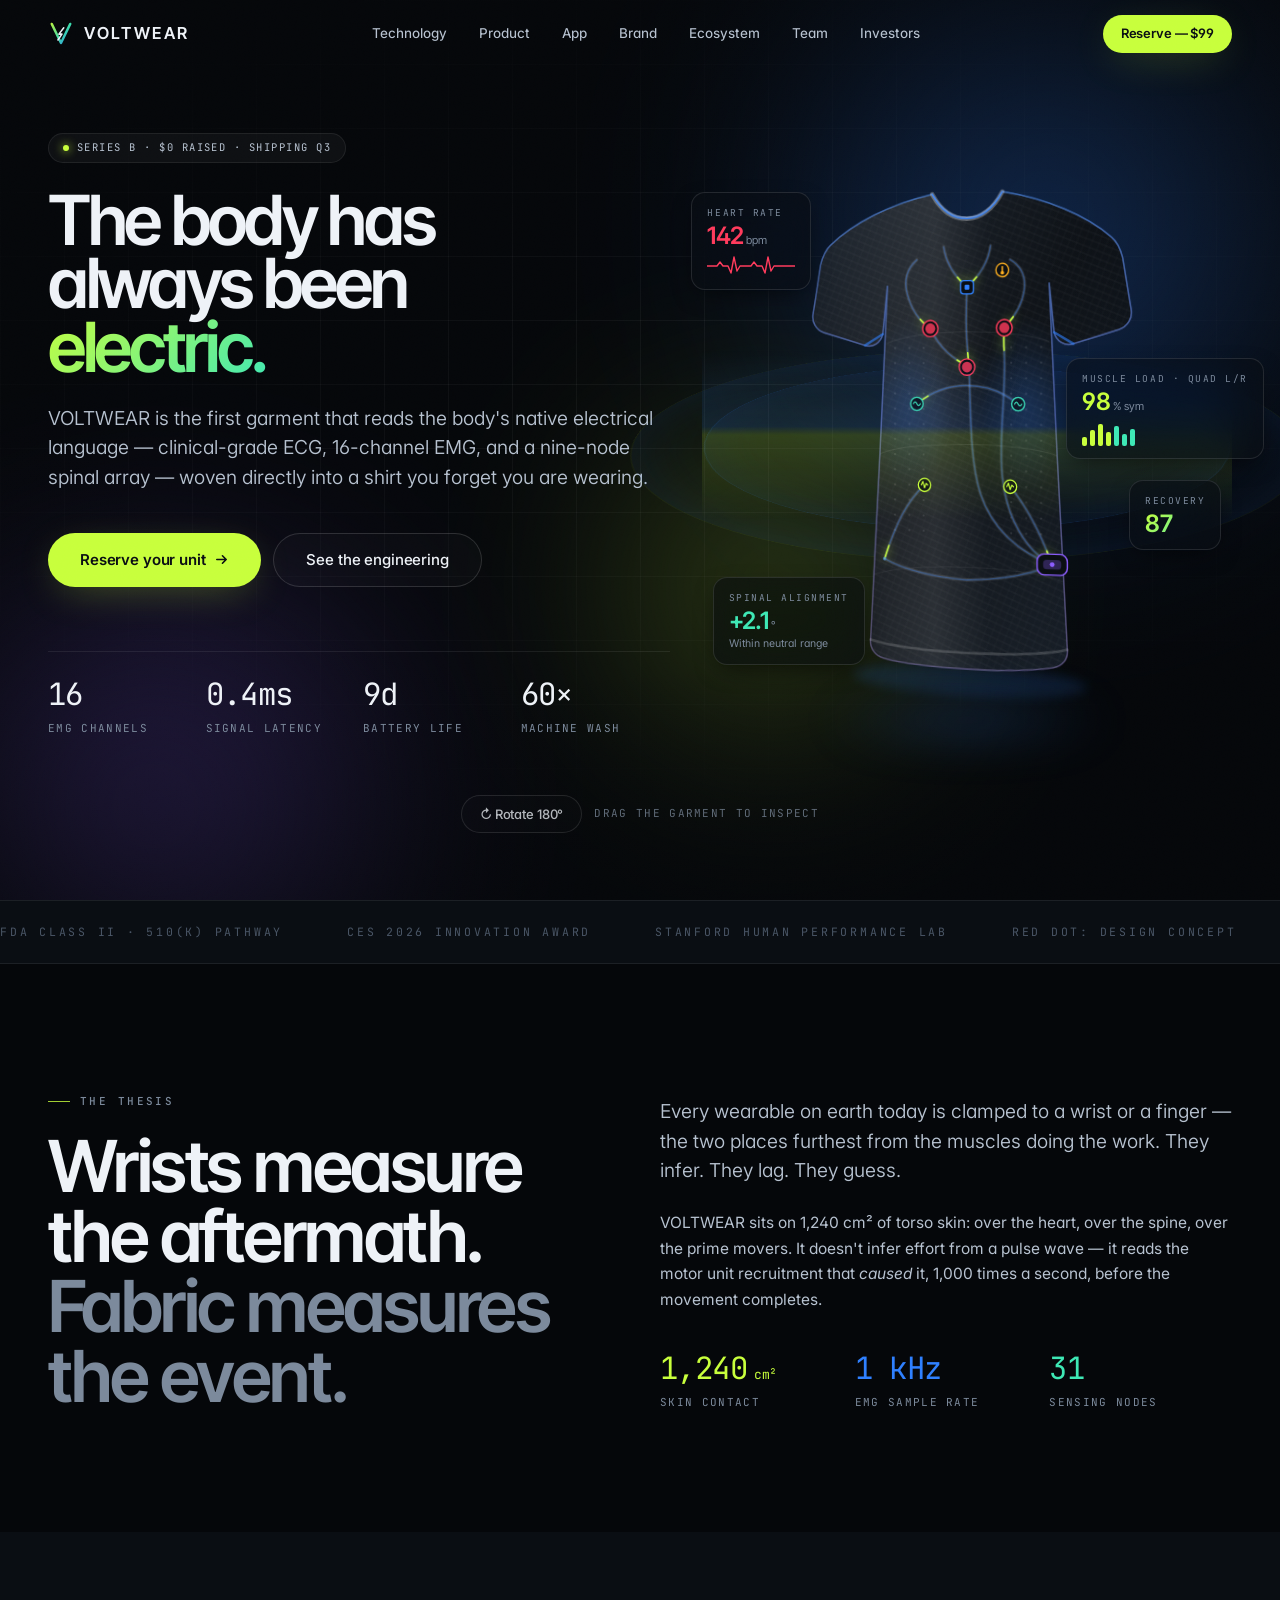
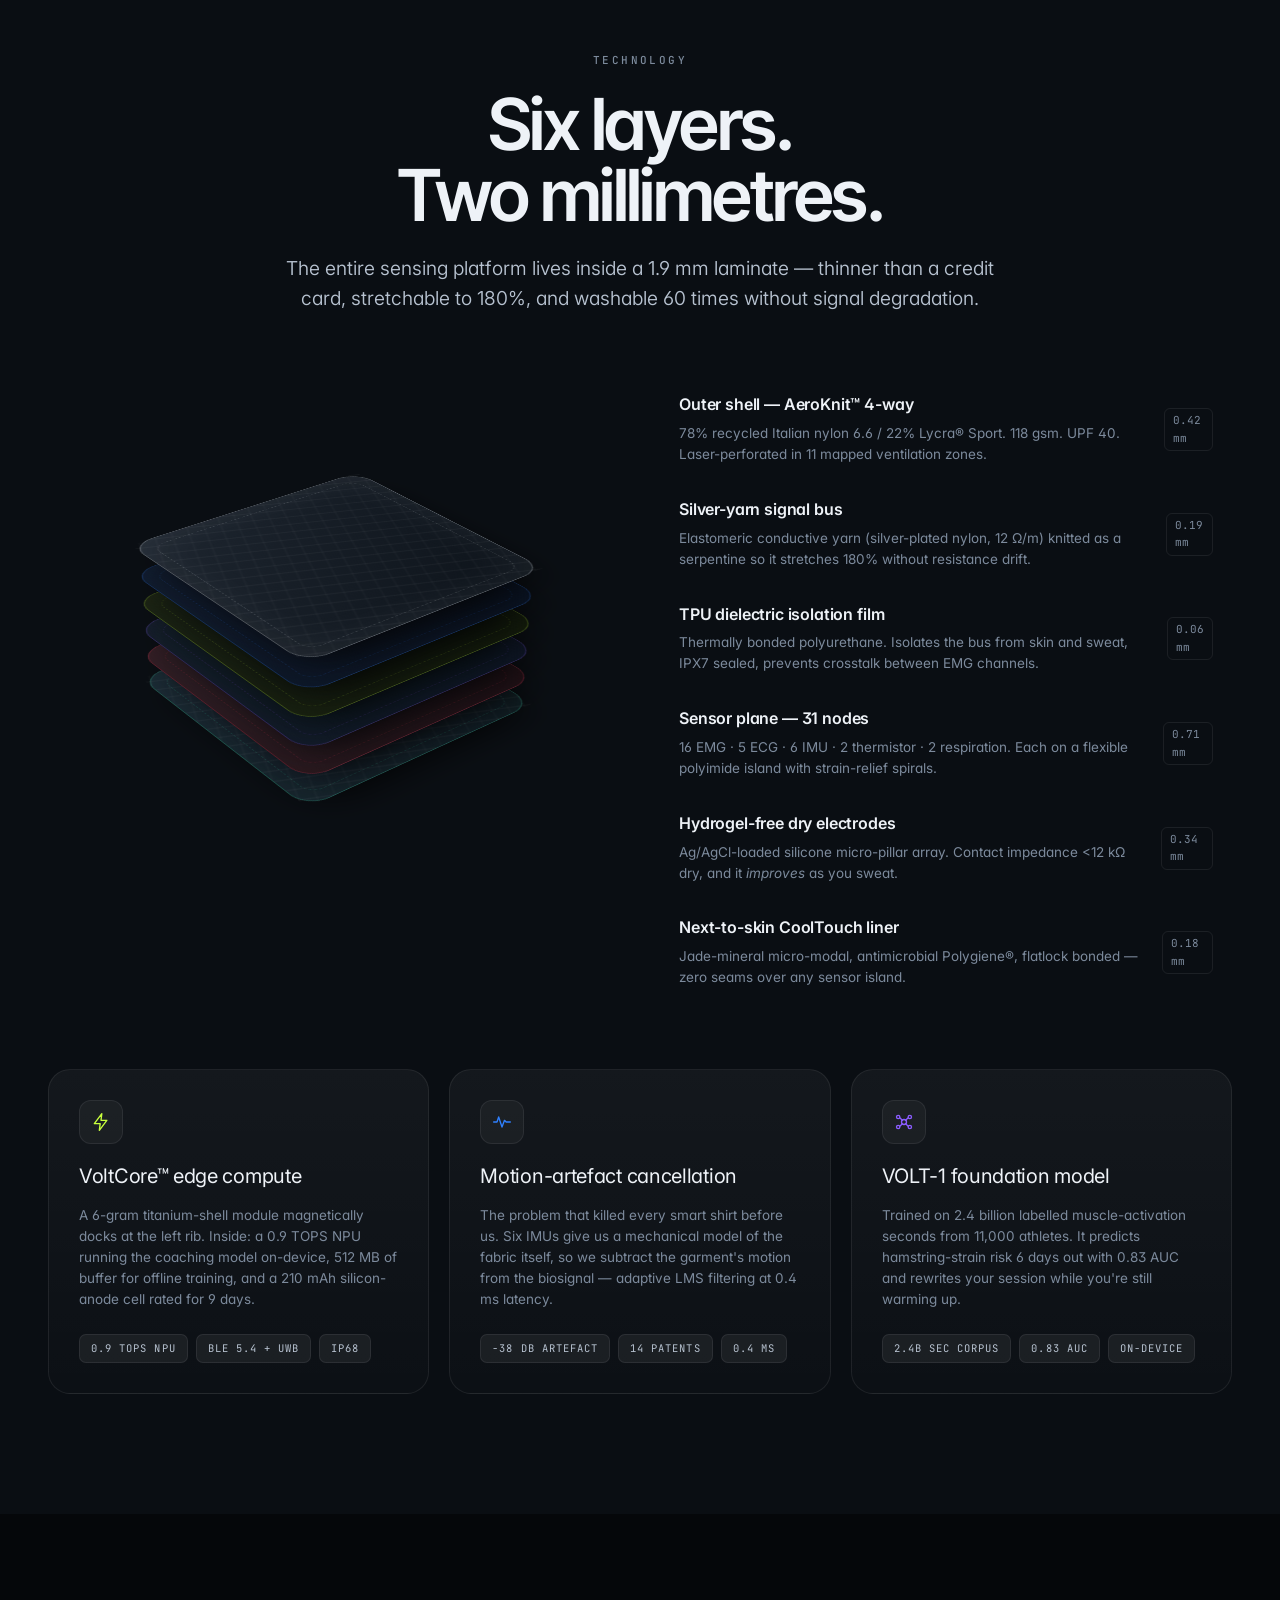
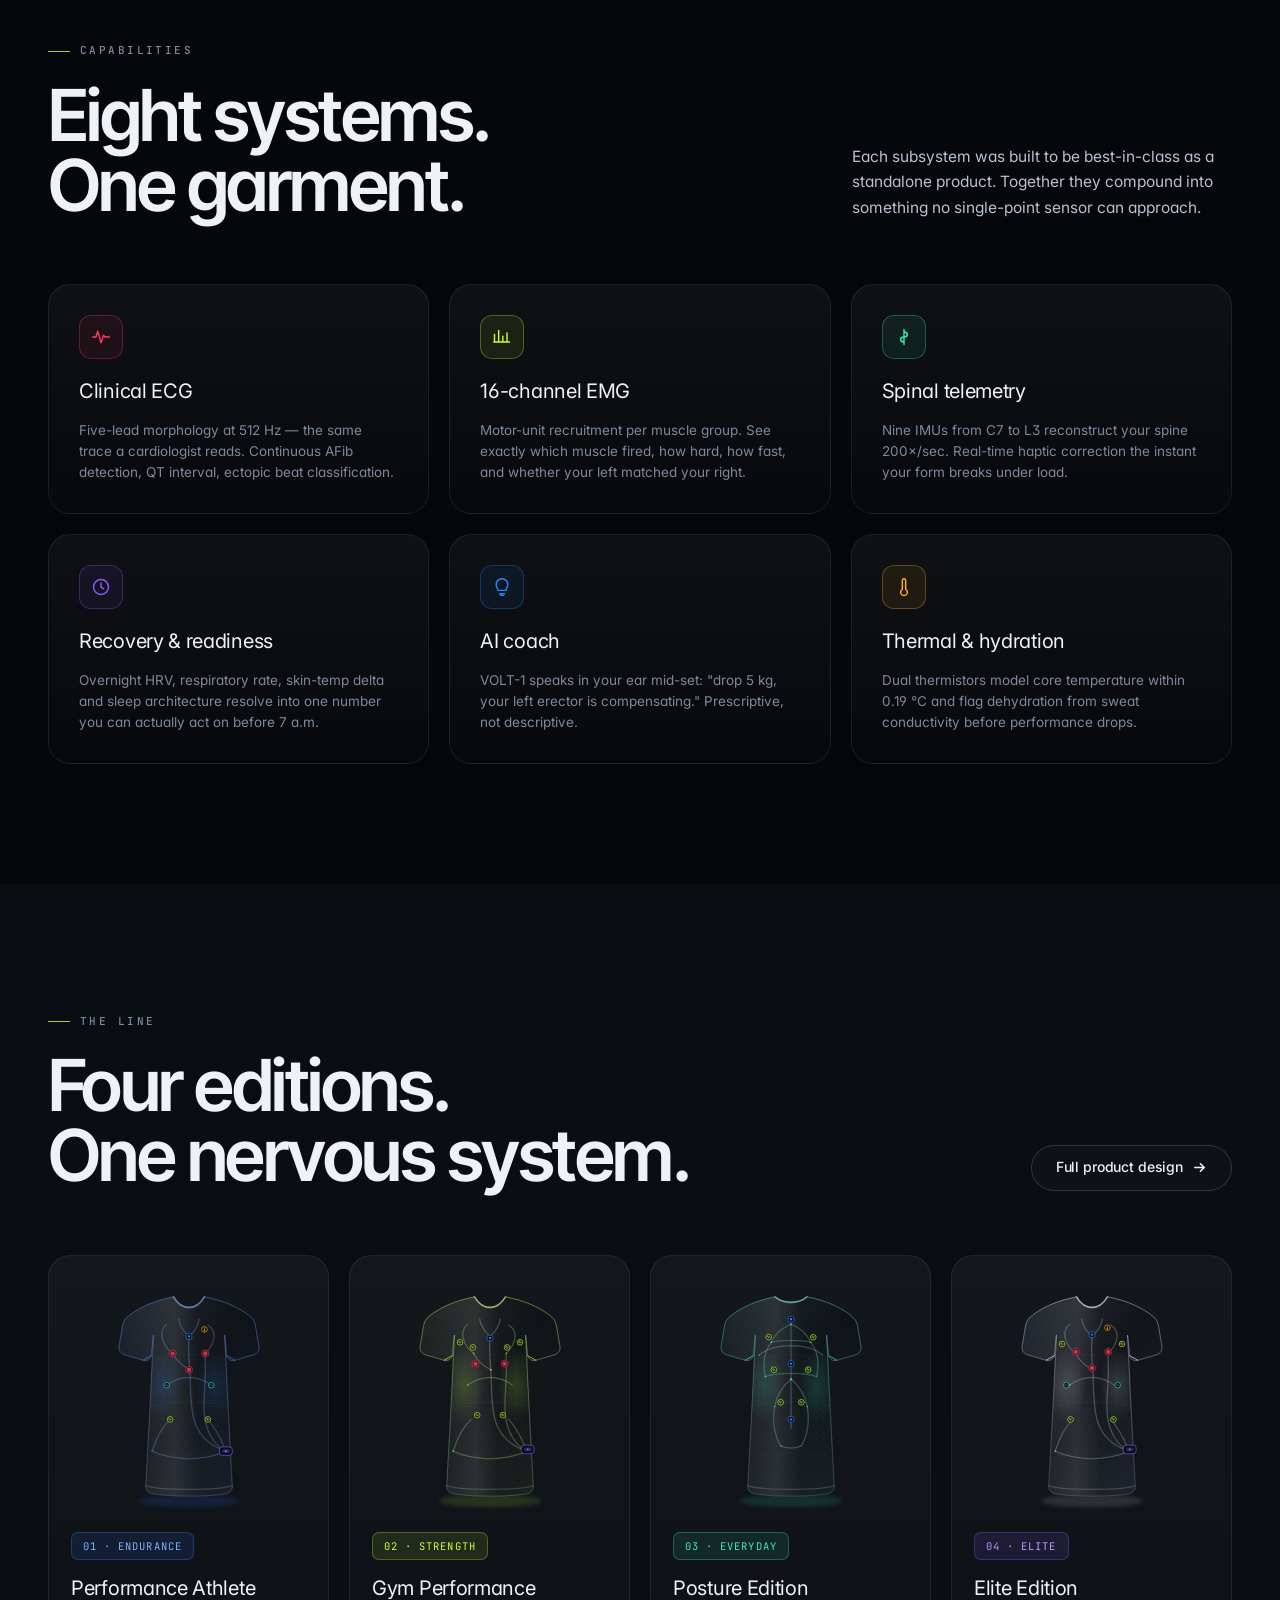
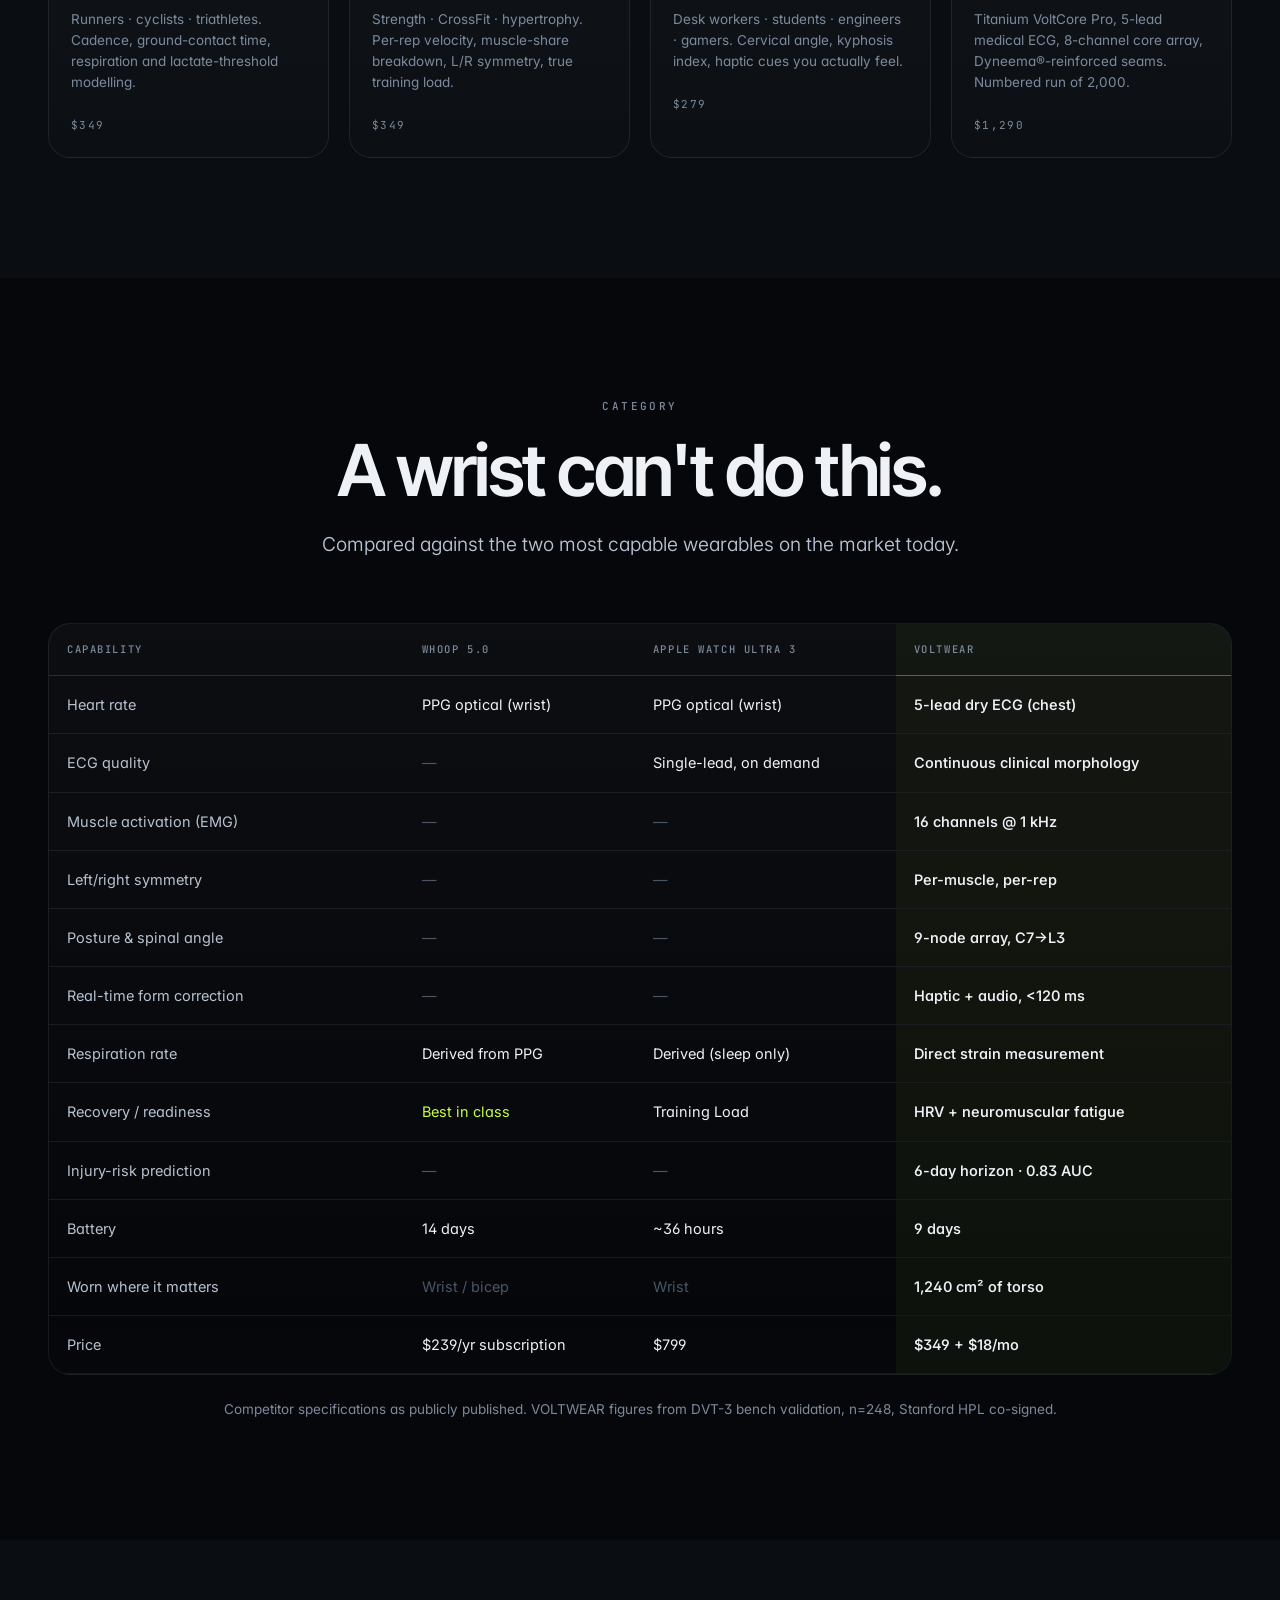
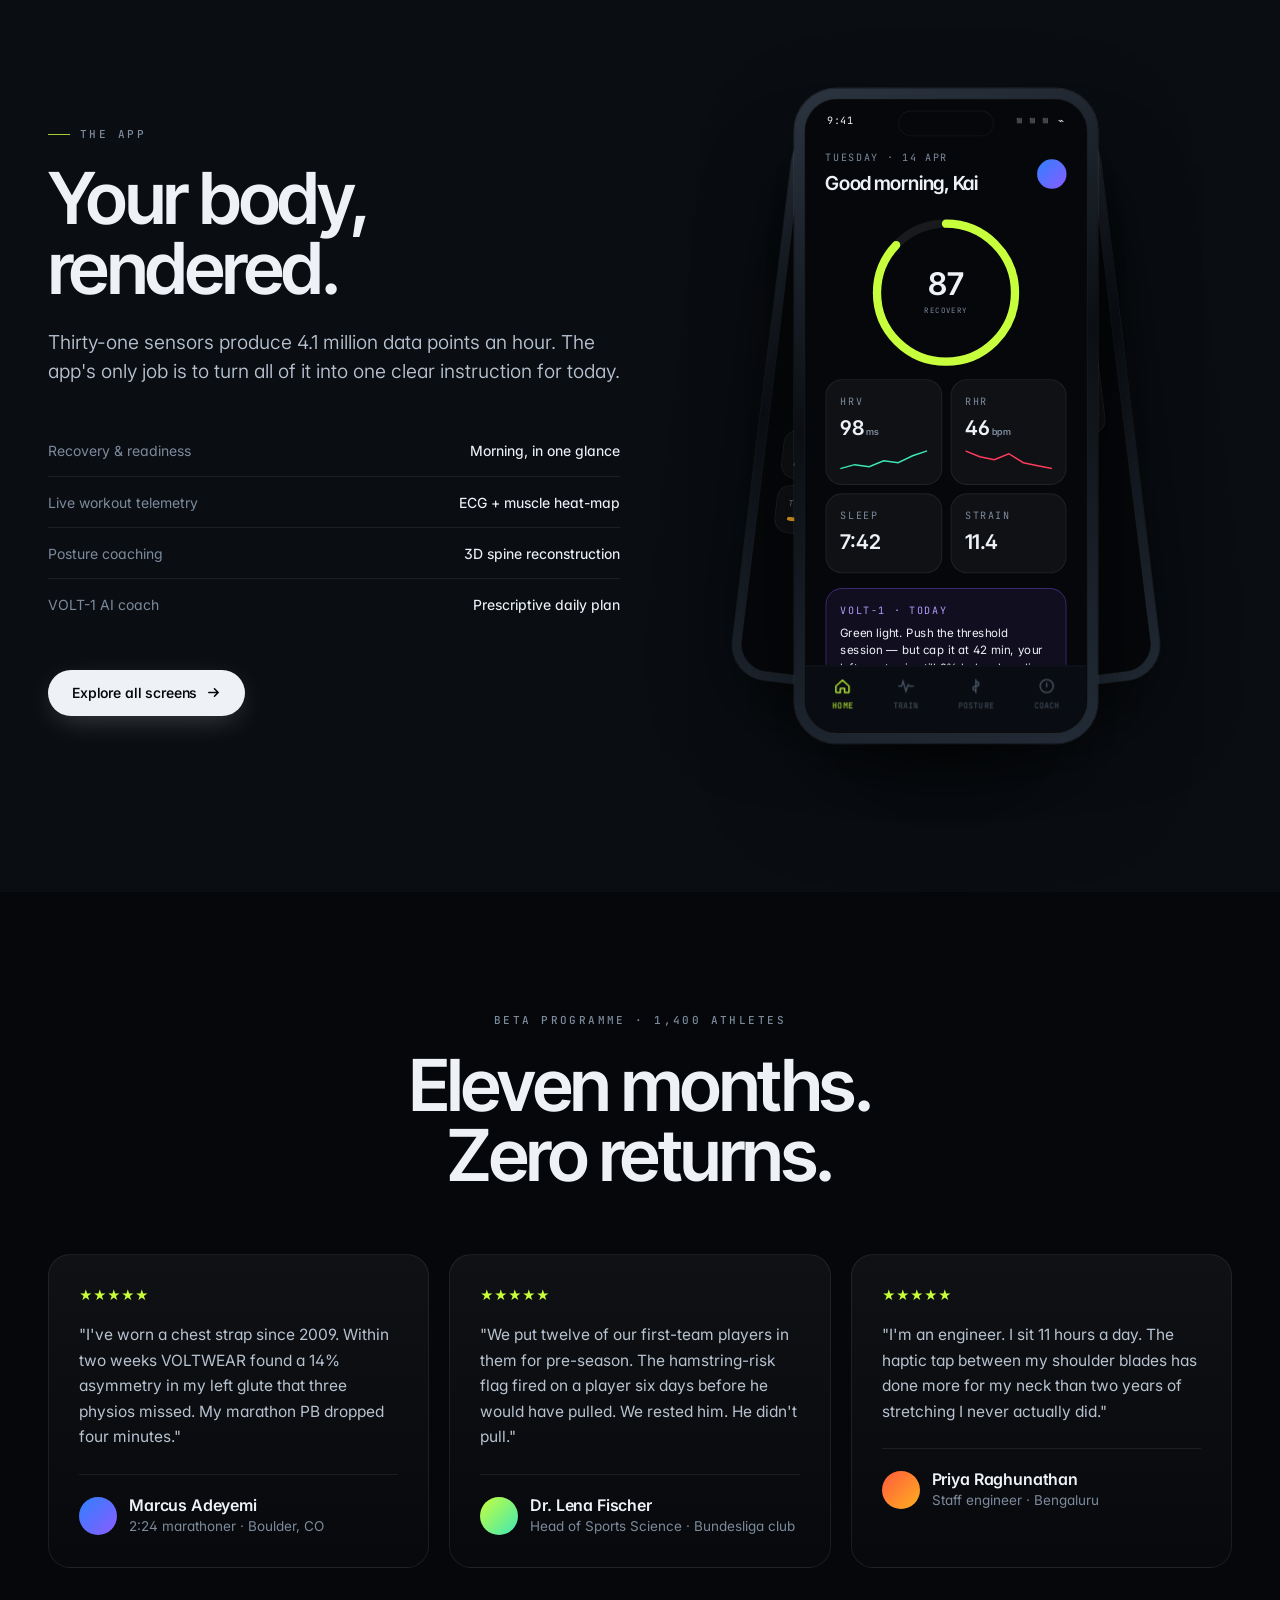
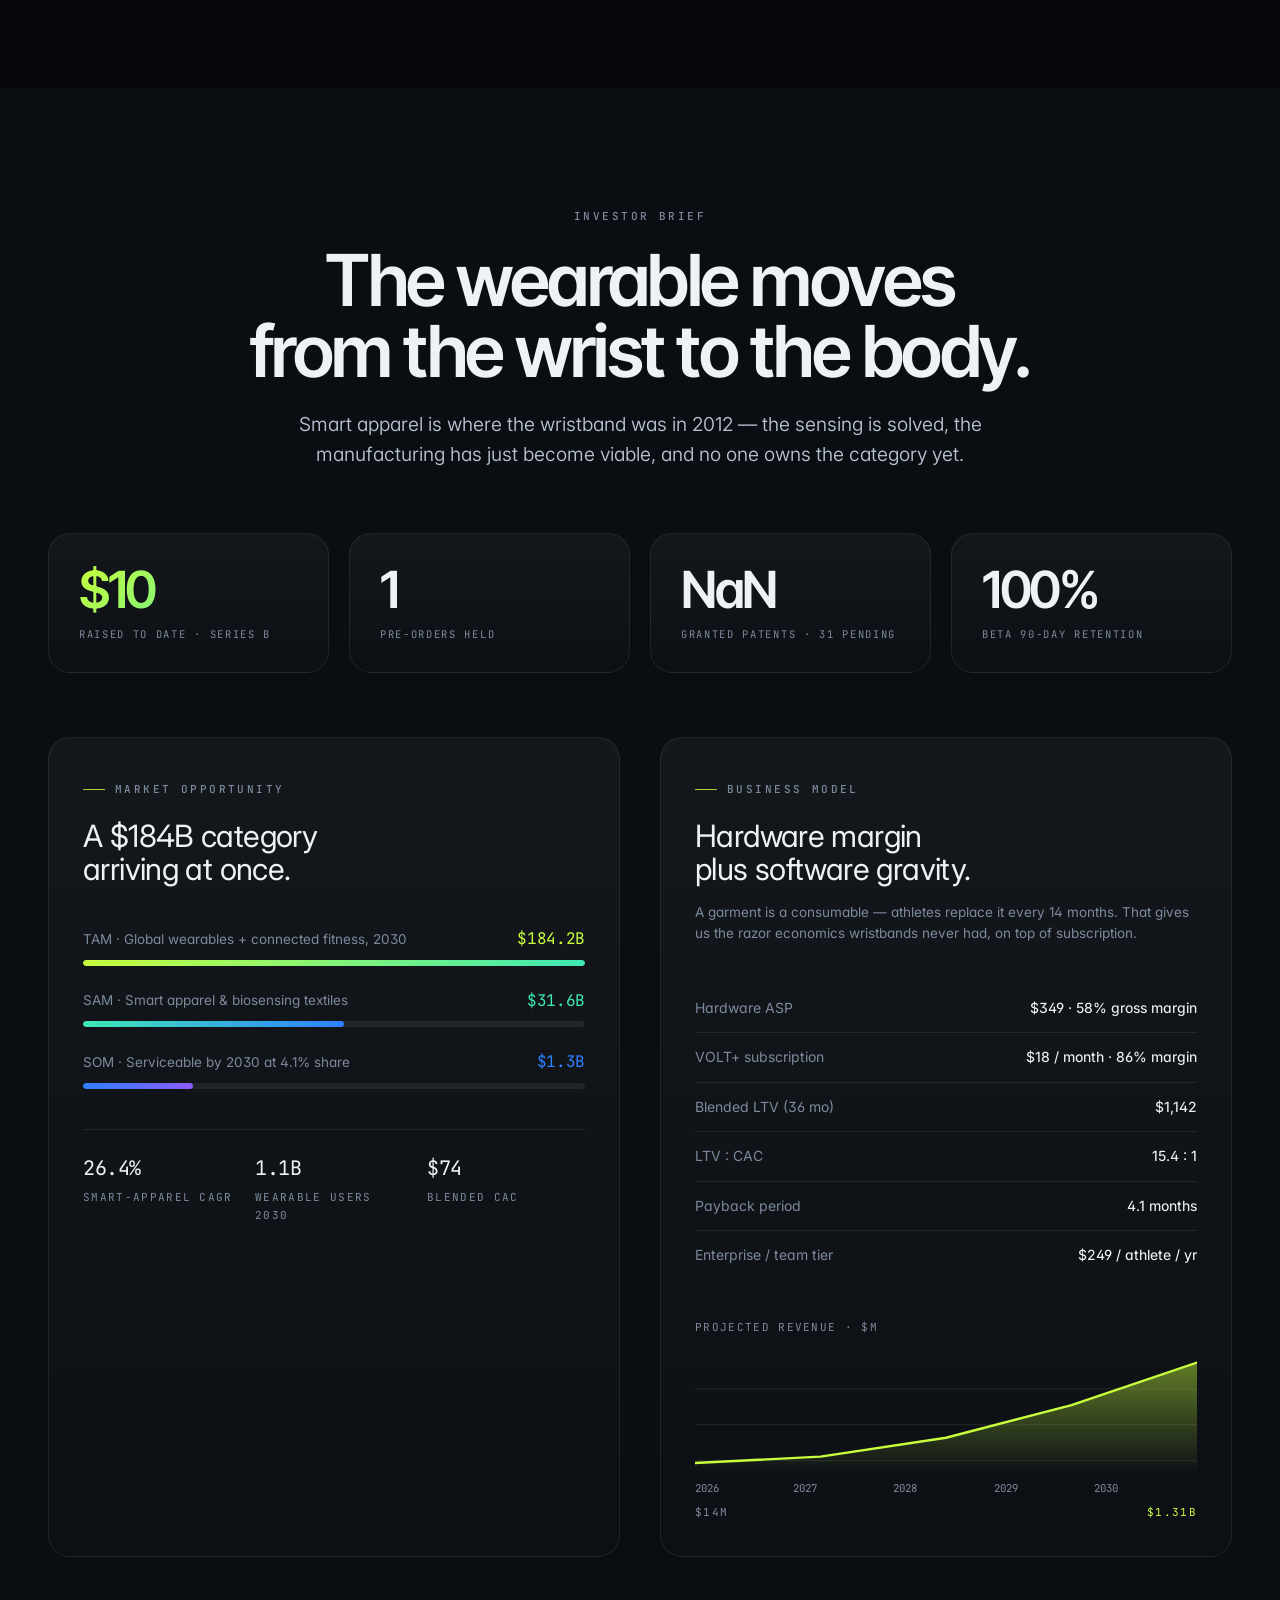
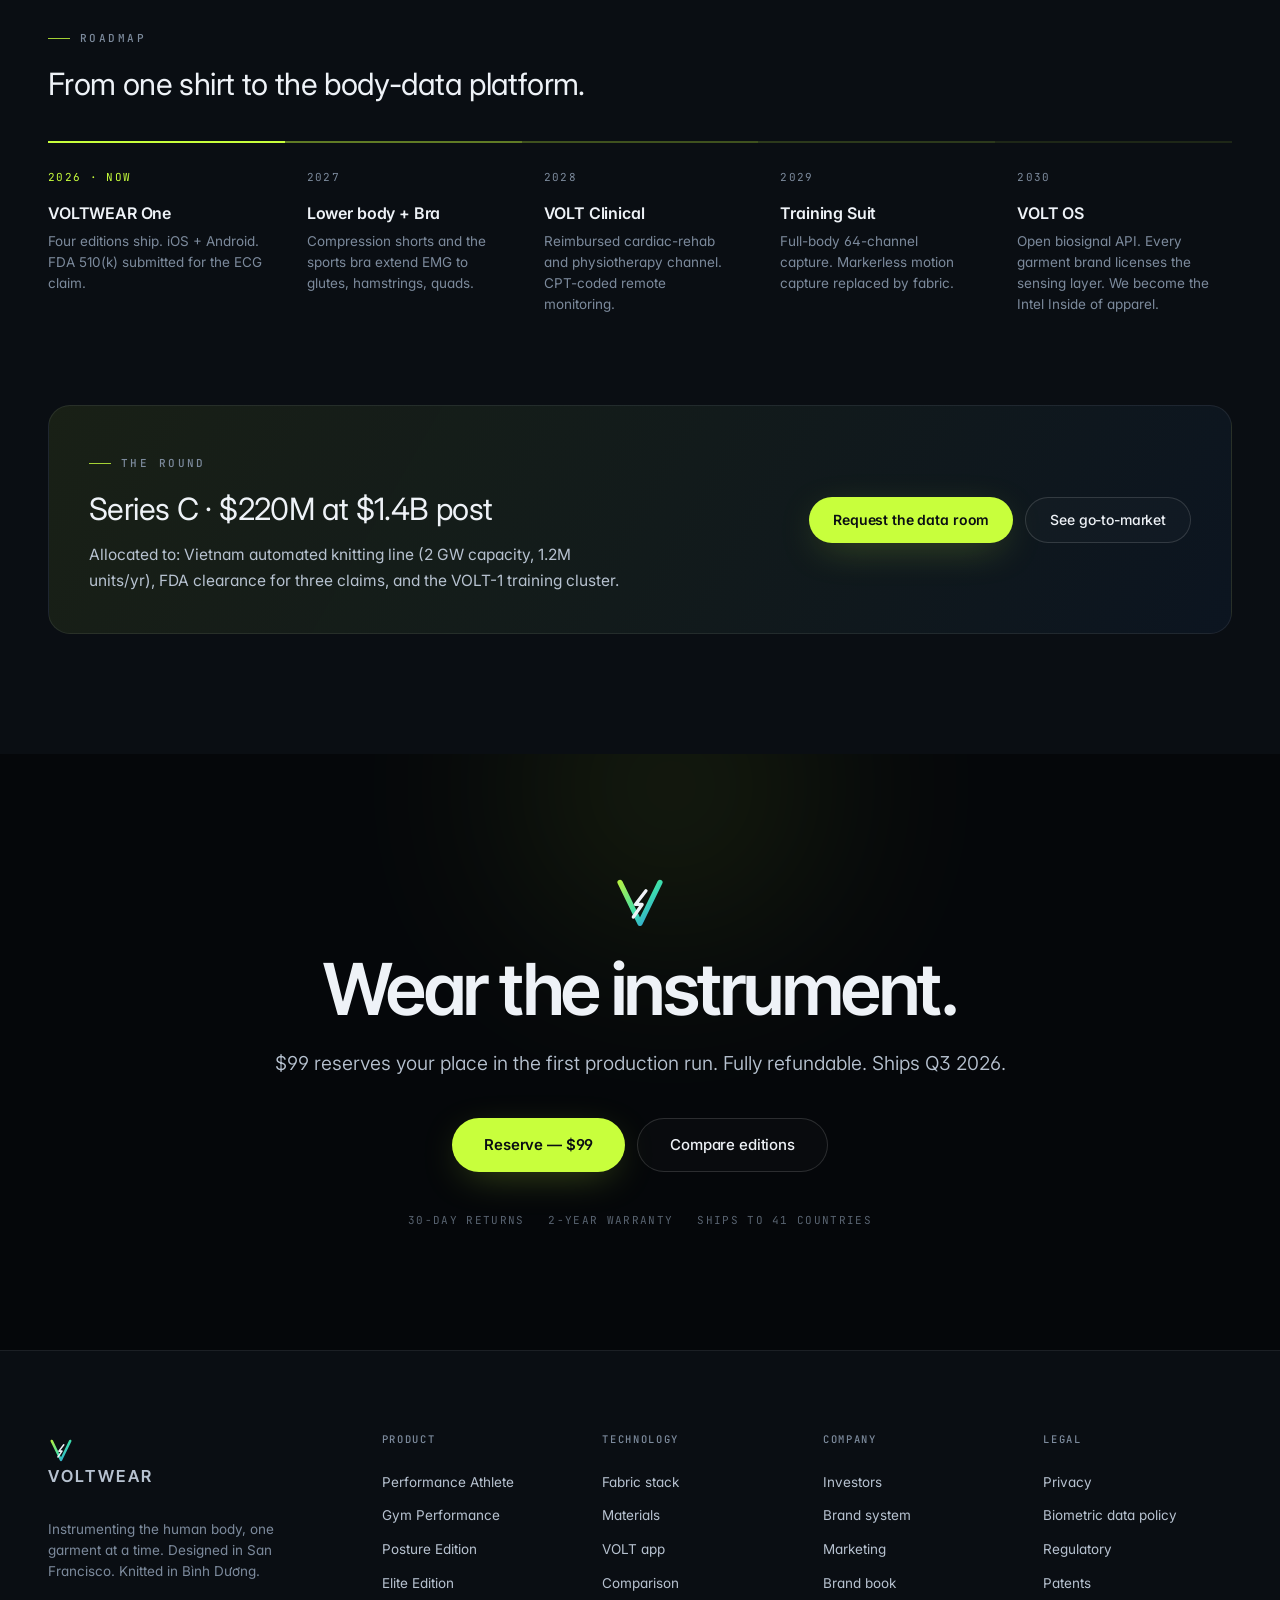
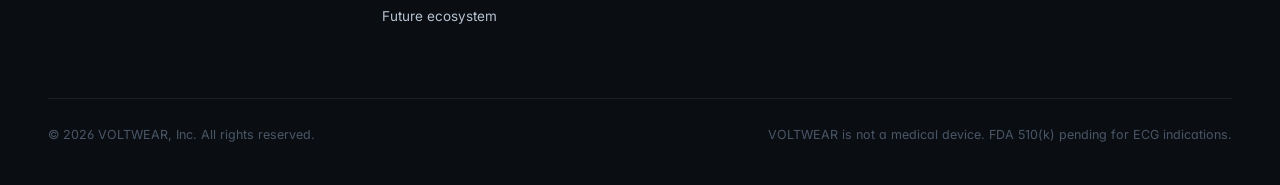
==== index.html @ eea86b28 "Add files via upload" ====
<!doctype html>
<html lang="en">
<head>
<meta charset="utf-8">
<meta name="viewport" content="width=device-width,initial-scale=1">
<title>VOLTWEAR — The Body, Instrumented</title>
<meta name="description" content="VOLTWEAR is an AI-powered smart electrical fitness shirt. Clinical ECG, 16-channel EMG, spinal IMU array and an on-garment AI coach — woven into apparel you forget you're wearing.">
<link rel="icon" href="data:image/svg+xml,%3Csvg xmlns='http://www.w3.org/2000/svg' viewBox='0 0 32 32'%3E%3Crect width='32' height='32' rx='7' fill='%230A0E13'/%3E%3Cpath d='M6 7 L16 27 L26 7' stroke='%23C8FF3C' stroke-width='3' fill='none' stroke-linecap='round' stroke-linejoin='round'/%3E%3Cpath d='M19 10 L14 17 L17 17 L13 24' stroke='%23EEF2F7' stroke-width='2' fill='none' stroke-linecap='round' stroke-linejoin='round'/%3E%3C/svg%3E">
<link rel="preconnect" href="https://fonts.googleapis.com">
<link rel="preconnect" href="https://fonts.gstatic.com" crossorigin>
<link href="https://fonts.googleapis.com/css2?family=Inter+Tight:wght@400;500;600;700&family=Inter:wght@300;350;400;450;500;600&family=JetBrains+Mono:wght@400;500&display=swap" rel="stylesheet">
<link rel="stylesheet" href="assets/css/core.css?v=6">
</head>
<body>

<!-- ============ NAV ============ -->
<header class="nav">
  <div class="container">
    <a class="nav-logo" href="index.html">
      <span data-logo="mark" data-size="26"></span>
      <span class="wm">Voltwear</span>
    </a>
    <nav class="nav-links">
      <a href="#technology">Technology</a>
      <a href="product.html">Product</a>
      <a href="app.html">App</a>
      <a href="brand.html">Brand</a>
      <a href="marketing.html">Ecosystem</a>
      <a href="marketing.html#team">Team</a>
      <a href="#investors">Investors</a>
    </nav>
    <div class="nav-cta">
      <a href="#reserve" class="btn btn-volt btn-sm">Reserve — $99</a>
      <button class="burger" aria-label="Menu"><span></span></button>
    </div>
  </div>
</header>

<!-- ============ HERO ============ -->
<section class="hero">
  <div class="hero-bg">
    <div class="orb orb-a"></div><div class="orb orb-b"></div><div class="orb orb-c"></div>
    <div class="grid-fade"></div><div class="vignette"></div>
  </div>

  <div class="container" style="position:relative;z-index:2">
    <div style="display:grid;grid-template-columns:1.08fr .92fr;gap:32px;align-items:center" class="hero-grid">

      <div>
        <div class="pill rv in" style="margin-bottom:26px"><span class="dot dot-live"></span> Series B · $0 raised · Shipping Q3</div>
        <h1 class="h-xxl rv">The body has<br>always been<br><span class="grad-volt">electric.</span></h1>
        <p class="lede mt24 rv rv-d1">
          VOLTWEAR is the first garment that reads the body's native electrical language —
          clinical-grade ECG, 16-channel EMG, and a nine-node spinal array — woven directly
          into a shirt you forget you are wearing.
        </p>
        <div class="flex gap-12 wrap mt40 rv rv-d2 hero-actions">
          <a href="#reserve" class="btn btn-volt btn-lg btn-arrow">Reserve your unit
            <svg width="15" height="15" viewBox="0 0 16 16" fill="none"><path d="M3 8h10M9 4l4 4-4 4" stroke="currentColor" stroke-width="1.7" stroke-linecap="round" stroke-linejoin="round"/></svg>
          </a>
          <a href="#technology" class="btn btn-ghost btn-lg">See the engineering</a>
        </div>

        <div class="grid g4 stat-strip mt64 rv rv-d3" style="gap:8px;border-top:1px solid var(--hairline);padding-top:26px">
          <div><div class="h-md num" data-count="16">0</div><div class="micro mt8">EMG channels</div></div>
          <div><div class="h-md num" data-count="0.4" data-dec="1" data-suf="ms">0</div><div class="micro mt8">Signal latency</div></div>
          <div><div class="h-md num" data-count="9" data-suf="d">0</div><div class="micro mt8">Battery life</div></div>
          <div><div class="h-md num" data-count="60" data-suf="×">0</div><div class="micro mt8">Machine wash</div></div>
        </div>
      </div>

      <!-- 3D TURNTABLE -->
      <div class="stage" data-stage>
        <div class="stage-ring"></div>
        <div class="stage-ring r2"></div>
        <div class="scanline"></div>

        <div class="stage-rot" style="width:min(430px,80vw);height:570px">
          <div class="face">
            <div class="stage-shirt" data-shirt data-view="front" data-variant="perf"></div>
          </div>
          <div class="face face-back">
            <div class="stage-shirt" data-shirt data-view="back" data-variant="perf"></div>
          </div>
        </div>

        <div class="hud" style="top:12%;left:-2%">
          <div class="k">Heart rate</div>
          <div class="v c-pulse">142<small>bpm</small></div>
          <svg width="88" height="22" viewBox="0 0 88 22" style="margin-top:6px">
            <path id="hw" fill="none" stroke="#FF3B5C" stroke-width="1.4" stroke-linejoin="round"
              d="M0,11 L10,11 L13,7 L16,11 L21,11 L24,18 L27,2 L30,16 L33,11 L44,11 L47,7 L50,11 L55,11 L58,18 L61,2 L64,16 L67,11 L88,11"/>
          </svg>
        </div>

        <div class="hud f-d1" style="top:38%;right:-6%">
          <div class="k">Muscle load · Quad L/R</div>
          <div class="v c-volt">98<small>% sym</small></div>
          <div style="display:flex;gap:3px;margin-top:8px;align-items:flex-end;height:22px">
            <i style="width:5px;height:40%;background:#C8FF3C;border-radius:2px;display:block"></i>
            <i style="width:5px;height:72%;background:#C8FF3C;border-radius:2px;display:block"></i>
            <i style="width:5px;height:100%;background:#C8FF3C;border-radius:2px;display:block"></i>
            <i style="width:5px;height:64%;background:#C8FF3C;border-radius:2px;display:block"></i>
            <i style="width:5px;height:88%;background:#3EE8B5;border-radius:2px;display:block"></i>
            <i style="width:5px;height:52%;background:#3EE8B5;border-radius:2px;display:block"></i>
            <i style="width:5px;height:76%;background:#3EE8B5;border-radius:2px;display:block"></i>
          </div>
        </div>

        <div class="hud f-d2" style="bottom:14%;left:2%">
          <div class="k">Spinal alignment</div>
          <div class="v c-mint">+2.1<small>°</small></div>
          <div class="small" style="font-size:10.5px;margin-top:2px">Within neutral range</div>
        </div>

        <div class="hud f-d3" style="bottom:32%;right:2%">
          <div class="k">Recovery</div>
          <div class="v grad-volt">87</div>
        </div>

        <div class="stage-shadow"></div>
      </div>
    </div>

    <div class="flex center gap-12 mt40 rv rv-d4" style="justify-content:center;opacity:.75">
      <button class="btn btn-ghost btn-sm" data-flip>↻ Rotate 180°</button>
      <span class="micro">Drag the garment to inspect</span>
    </div>
  </div>
</section>

<!-- ============ MARQUEE ============ -->
<div class="marquee">
  <div class="marquee-in">
    <span>FDA Class II · 510(k) pathway</span><span>CES 2026 Innovation Award</span>
    <span>Stanford Human Performance Lab</span><span>Red Dot: Design Concept</span>
    <span>ISO 13485 manufacturing</span><span>Nike Sport Research Partner</span>
    <span>FDA Class II · 510(k) pathway</span><span>CES 2026 Innovation Award</span>
    <span>Stanford Human Performance Lab</span><span>Red Dot: Design Concept</span>
    <span>ISO 13485 manufacturing</span><span>Nike Sport Research Partner</span>
  </div>
</div>

<!-- ============ THESIS ============ -->
<section class="section">
  <div class="container">
    <div class="grid g2 gap-40" style="align-items:end">
      <div class="rv">
        <div class="eyebrow">The thesis</div>
        <h2 class="h-xl">Wrists measure<br>the aftermath.<br><span class="c-dim">Fabric measures<br>the event.</span></h2>
      </div>
      <div class="rv rv-d1">
        <p class="lede">
          Every wearable on earth today is clamped to a wrist or a finger — the two places
          furthest from the muscles doing the work. They infer. They lag. They guess.
        </p>
        <p class="body mt24">
          VOLTWEAR sits on 1,240 cm² of torso skin: over the heart, over the spine, over the
          prime movers. It doesn't infer effort from a pulse wave — it reads the motor unit
          recruitment that <em>caused</em> it, 1,000 times a second, before the movement completes.
        </p>
        <div class="grid g3 mt40" style="gap:12px">
          <div><div class="h-md num c-volt">1,240<small style="font-size:13px"> cm²</small></div><div class="micro mt8">Skin contact</div></div>
          <div><div class="h-md num c-arc">1 kHz</div><div class="micro mt8">EMG sample rate</div></div>
          <div><div class="h-md num c-mint">31</div><div class="micro mt8">Sensing nodes</div></div>
        </div>
      </div>
    </div>
  </div>
</section>

<!-- ============ TECHNOLOGY ============ -->
<section class="section section-alt" id="technology">
  <div class="container">
    <div class="tc mb64 rv">
      <div class="eyebrow no-rule mx" style="display:flex;justify-content:center">Technology</div>
      <h2 class="h-xl">Six layers.<br>Two millimetres.</h2>
      <p class="lede mx tc mt24">
        The entire sensing platform lives inside a 1.9 mm laminate — thinner than a
        credit card, stretchable to 180%, and washable 60 times without signal degradation.
      </p>
    </div>

    <div class="grid g2 gap-40" style="align-items:center">

      <!-- exploded stack -->
      <div class="stack-wrap rv" style="height:520px;display:flex;align-items:center;justify-content:center;perspective:1500px">
        <div class="stack-in" style="position:relative;width:280px;height:280px;transform-style:preserve-3d;transform:rotateX(58deg) rotateZ(-38deg)">
          <div class="layer" data-layer="0" style="--z:0"></div>
          <div class="layer" data-layer="1" style="--z:1"></div>
          <div class="layer" data-layer="2" style="--z:2"></div>
          <div class="layer" data-layer="3" style="--z:3"></div>
          <div class="layer" data-layer="4" style="--z:4"></div>
          <div class="layer" data-layer="5" style="--z:5"></div>
        </div>
      </div>

      <!-- layer legend -->
      <div class="rv rv-d1">
        <ul id="layerList">
          <li class="lyr" data-i="5">
            <div class="flex between center gap-16">
              <div><div class="h-xs">Outer shell — AeroKnit™ 4-way</div>
                <div class="small mt8">78% recycled Italian nylon 6.6 / 22% Lycra® Sport. 118 gsm.
                  UPF 40. Laser-perforated in 11 mapped ventilation zones.</div></div>
              <span class="num-badge">0.42 mm</span>
            </div>
          </li>
          <li class="lyr" data-i="4">
            <div class="flex between center gap-16">
              <div><div class="h-xs">Silver-yarn signal bus</div>
                <div class="small mt8">Elastomeric conductive yarn (silver-plated nylon, 12 Ω/m) knitted
                  as a serpentine so it stretches 180% without resistance drift.</div></div>
              <span class="num-badge">0.19 mm</span>
            </div>
          </li>
          <li class="lyr" data-i="3">
            <div class="flex between center gap-16">
              <div><div class="h-xs">TPU dielectric isolation film</div>
                <div class="small mt8">Thermally bonded polyurethane. Isolates the bus from skin and
                  sweat, IPX7 sealed, prevents crosstalk between EMG channels.</div></div>
              <span class="num-badge">0.06 mm</span>
            </div>
          </li>
          <li class="lyr" data-i="2">
            <div class="flex between center gap-16">
              <div><div class="h-xs">Sensor plane — 31 nodes</div>
                <div class="small mt8">16 EMG · 5 ECG · 6 IMU · 2 thermistor · 2 respiration.
                  Each on a flexible polyimide island with strain-relief spirals.</div></div>
              <span class="num-badge">0.71 mm</span>
            </div>
          </li>
          <li class="lyr" data-i="1">
            <div class="flex between center gap-16">
              <div><div class="h-xs">Hydrogel-free dry electrodes</div>
                <div class="small mt8">Ag/AgCl-loaded silicone micro-pillar array. Contact impedance
                  &lt;12 kΩ dry, and it <em>improves</em> as you sweat.</div></div>
              <span class="num-badge">0.34 mm</span>
            </div>
          </li>
          <li class="lyr" data-i="0">
            <div class="flex between center gap-16">
              <div><div class="h-xs">Next-to-skin CoolTouch liner</div>
                <div class="small mt8">Jade-mineral micro-modal, antimicrobial Polygiene®,
                  flatlock bonded — zero seams over any sensor island.</div></div>
              <span class="num-badge">0.18 mm</span>
            </div>
          </li>
        </ul>
      </div>
    </div>

    <!-- three engineering pillars -->
    <div class="grid g3 mt64">
      <div class="card rv">
        <div class="icon-box"><svg viewBox="0 0 24 24" fill="none" stroke="#C8FF3C" stroke-width="1.6"><path d="M13 2 4 14h7l-1 8 9-12h-7l1-8z" stroke-linejoin="round"/></svg></div>
        <div class="h-sm">VoltCore™ edge compute</div>
        <p class="small mt16">A 6-gram titanium-shell module magnetically docks at the left rib. Inside:
          a 0.9 TOPS NPU running the coaching model on-device, 512 MB of buffer for
          offline training, and a 210 mAh silicon-anode cell rated for 9 days.</p>
        <div class="flex gap-8 wrap mt24"><span class="tag">0.9 TOPS NPU</span><span class="tag">BLE 5.4 + UWB</span><span class="tag">IP68</span></div>
      </div>
      <div class="card rv rv-d1">
        <div class="icon-box"><svg viewBox="0 0 24 24" fill="none" stroke="#2F80FF" stroke-width="1.6"><path d="M2 12h4l2-6 4 12 3-8 2 2h5" stroke-linecap="round" stroke-linejoin="round"/></svg></div>
        <div class="h-sm">Motion-artefact cancellation</div>
        <p class="small mt16">The problem that killed every smart shirt before us. Six IMUs give us a
          mechanical model of the fabric itself, so we subtract the garment's motion from the
          biosignal — adaptive LMS filtering at 0.4 ms latency.</p>
        <div class="flex gap-8 wrap mt24"><span class="tag">−38 dB artefact</span><span class="tag">14 patents</span><span class="tag">0.4 ms</span></div>
      </div>
      <div class="card rv rv-d2">
        <div class="icon-box"><svg viewBox="0 0 24 24" fill="none" stroke="#8B5CFF" stroke-width="1.6"><circle cx="12" cy="12" r="3"/><circle cx="5" cy="6" r="2"/><circle cx="19" cy="6" r="2"/><circle cx="5" cy="18" r="2"/><circle cx="19" cy="18" r="2"/><path d="M7 7l3 3M17 7l-3 3M7 17l3-3M17 17l-3-3" stroke-linecap="round"/></svg></div>
        <div class="h-sm">VOLT-1 foundation model</div>
        <p class="small mt16">Trained on 2.4 billion labelled muscle-activation seconds from 11,000
          athletes. It predicts hamstring-strain risk 6 days out with 0.83 AUC and rewrites your
          session while you're still warming up.</p>
        <div class="flex gap-8 wrap mt24"><span class="tag">2.4B sec corpus</span><span class="tag">0.83 AUC</span><span class="tag">On-device</span></div>
      </div>
    </div>
  </div>
</section>

<!-- ============ FEATURES ============ -->
<section class="section" id="features">
  <div class="container">
    <div class="flex between wrap gap-24 mb64 rv" style="align-items:flex-end">
      <div>
        <div class="eyebrow">Capabilities</div>
        <h2 class="h-xl">Eight systems.<br>One garment.</h2>
      </div>
      <p class="body" style="max-width:38ch">Each subsystem was built to be best-in-class as a standalone
        product. Together they compound into something no single-point sensor can approach.</p>
    </div>

    <div class="grid g3">
      <div class="card rv"><div class="icon-box" style="border-color:rgba(255,59,92,.3);background:rgba(255,59,92,.08)">
        <svg viewBox="0 0 24 24" fill="none" stroke="#FF3B5C" stroke-width="1.7"><path d="M2 12h4l2-7 4 14 3-9 2 2h5" stroke-linecap="round" stroke-linejoin="round"/></svg></div>
        <div class="h-sm">Clinical ECG</div><p class="small mt16">Five-lead morphology at 512 Hz — the same trace a cardiologist reads.
        Continuous AFib detection, QT interval, ectopic beat classification.</p></div>

      <div class="card rv rv-d1"><div class="icon-box" style="border-color:rgba(200,255,60,.3);background:rgba(200,255,60,.08)">
        <svg viewBox="0 0 24 24" fill="none" stroke="#C8FF3C" stroke-width="1.7"><path d="M3 18V9M8 18V4M13 18v-7M18 18v-11M21 18h-19" stroke-linecap="round"/></svg></div>
        <div class="h-sm">16-channel EMG</div><p class="small mt16">Motor-unit recruitment per muscle group. See exactly which
        muscle fired, how hard, how fast, and whether your left matched your right.</p></div>

      <div class="card rv rv-d2"><div class="icon-box" style="border-color:rgba(62,232,181,.3);background:rgba(62,232,181,.08)">
        <svg viewBox="0 0 24 24" fill="none" stroke="#3EE8B5" stroke-width="1.7"><path d="M12 3v18M12 6c3 0 4 2 4 3s-1 3-4 3-4 2-4 3 1 3 4 3" stroke-linecap="round"/></svg></div>
        <div class="h-sm">Spinal telemetry</div><p class="small mt16">Nine IMUs from C7 to L3 reconstruct your spine 200×/sec.
        Real-time haptic correction the instant your form breaks under load.</p></div>

      <div class="card rv"><div class="icon-box" style="border-color:rgba(139,92,255,.3);background:rgba(139,92,255,.08)">
        <svg viewBox="0 0 24 24" fill="none" stroke="#8B5CFF" stroke-width="1.7"><circle cx="12" cy="12" r="9"/><path d="M12 7v5l3 2" stroke-linecap="round"/></svg></div>
        <div class="h-sm">Recovery & readiness</div><p class="small mt16">Overnight HRV, respiratory rate, skin-temp delta and
        sleep architecture resolve into one number you can actually act on before 7 a.m.</p></div>

      <div class="card rv rv-d1"><div class="icon-box" style="border-color:rgba(47,128,255,.3);background:rgba(47,128,255,.08)">
        <svg viewBox="0 0 24 24" fill="none" stroke="#2F80FF" stroke-width="1.7"><path d="M12 2a7 7 0 0 0-7 7c0 3 2 4 2 7h10c0-3 2-4 2-7a7 7 0 0 0-7-7zM9 20h6M10 22h4" stroke-linecap="round" stroke-linejoin="round"/></svg></div>
        <div class="h-sm">AI coach</div><p class="small mt16">VOLT-1 speaks in your ear mid-set: "drop 5 kg, your left
        erector is compensating." Prescriptive, not descriptive.</p></div>

      <div class="card rv rv-d2"><div class="icon-box" style="border-color:rgba(255,176,32,.3);background:rgba(255,176,32,.08)">
        <svg viewBox="0 0 24 24" fill="none" stroke="#FFB020" stroke-width="1.7"><path d="M14 14.8V4a2 2 0 1 0-4 0v10.8a4 4 0 1 0 4 0z" stroke-linejoin="round"/></svg></div>
        <div class="h-sm">Thermal & hydration</div><p class="small mt16">Dual thermistors model core temperature within 0.19 °C
        and flag dehydration from sweat conductivity before performance drops.</p></div>
    </div>
  </div>
</section>

<!-- ============ EDITIONS ============ -->
<section class="section section-alt" id="editions">
  <div class="container">
    <div class="flex between wrap gap-24 mb64 rv" style="align-items:flex-end">
      <div><div class="eyebrow">The line</div><h2 class="h-xl">Four editions.<br>One nervous system.</h2></div>
      <a href="product.html" class="btn btn-ghost btn-arrow">Full product design
        <svg width="15" height="15" viewBox="0 0 16 16" fill="none"><path d="M3 8h10M9 4l4 4-4 4" stroke="currentColor" stroke-width="1.7" stroke-linecap="round" stroke-linejoin="round"/></svg></a>
    </div>

    <div class="grid g4">
      <a class="card rv" href="product.html#perf" style="padding:22px">
        <div style="height:240px;display:flex;align-items:center;justify-content:center;margin-bottom:14px">
          <div style="width:180px" data-shirt data-view="front" data-variant="perf" data-flow="false"></div></div>
        <span class="tag tag-arc">01 · Endurance</span>
        <div class="h-sm mt16">Performance Athlete</div>
        <p class="small mt8">Runners · cyclists · triathletes. Cadence, ground-contact time, respiration and lactate-threshold modelling.</p>
        <div class="micro mt24">$349</div>
      </a>
      <a class="card rv rv-d1" href="product.html#gym" style="padding:22px">
        <div style="height:240px;display:flex;align-items:center;justify-content:center;margin-bottom:14px">
          <div style="width:180px" data-shirt data-view="front" data-variant="gym" data-flow="false"></div></div>
        <span class="tag tag-volt">02 · Strength</span>
        <div class="h-sm mt16">Gym Performance</div>
        <p class="small mt8">Strength · CrossFit · hypertrophy. Per-rep velocity, muscle-share breakdown, L/R symmetry, true training load.</p>
        <div class="micro mt24">$349</div>
      </a>
      <a class="card rv rv-d2" href="product.html#posture" style="padding:22px">
        <div style="height:240px;display:flex;align-items:center;justify-content:center;margin-bottom:14px">
          <div style="width:180px" data-shirt data-view="back" data-variant="posture" data-flow="false"></div></div>
        <span class="tag" style="background:rgba(62,232,181,.1);border-color:rgba(62,232,181,.3);color:#3EE8B5">03 · Everyday</span>
        <div class="h-sm mt16">Posture Edition</div>
        <p class="small mt8">Desk workers · students · engineers · gamers. Cervical angle, kyphosis index, haptic cues you actually feel.</p>
        <div class="micro mt24">$279</div>
      </a>
      <a class="card rv rv-d3" href="product.html#elite" style="padding:22px">
        <div style="height:240px;display:flex;align-items:center;justify-content:center;margin-bottom:14px">
          <div style="width:180px" data-shirt data-view="front" data-variant="elite" data-flow="false"></div></div>
        <span class="tag tag-violet">04 · Elite</span>
        <div class="h-sm mt16">Elite Edition</div>
        <p class="small mt8">Titanium VoltCore Pro, 5-lead medical ECG, 8-channel core array, Dyneema®-reinforced seams. Numbered run of 2,000.</p>
        <div class="micro mt24">$1,290</div>
      </a>
    </div>
  </div>
</section>

<!-- ============ COMPARISON ============ -->
<section class="section" id="compare">
  <div class="container">
    <div class="tc mb64 rv">
      <div class="eyebrow no-rule" style="display:flex;justify-content:center">Category</div>
      <h2 class="h-xl">A wrist can't do this.</h2>
      <p class="lede mx mt24" style="text-align:center">Compared against the two most capable wearables on the market today.</p>
    </div>
    <div class="tbl-wrap rv">
      <table class="tbl">
        <thead><tr>
          <th style="width:30%">Capability</th>
          <th>WHOOP 5.0</th><th>Apple Watch Ultra 3</th><th class="own">VOLTWEAR</th>
        </tr></thead>
        <tbody>
          <tr><td>Heart rate</td><td>PPG optical (wrist)</td><td>PPG optical (wrist)</td><td class="own own-cell">5-lead dry ECG (chest)</td></tr>
          <tr><td>ECG quality</td><td class="cross">—</td><td>Single-lead, on demand</td><td class="own own-cell">Continuous clinical morphology</td></tr>
          <tr><td>Muscle activation (EMG)</td><td class="cross">—</td><td class="cross">—</td><td class="own own-cell">16 channels @ 1 kHz</td></tr>
          <tr><td>Left/right symmetry</td><td class="cross">—</td><td class="cross">—</td><td class="own own-cell">Per-muscle, per-rep</td></tr>
          <tr><td>Posture & spinal angle</td><td class="cross">—</td><td class="cross">—</td><td class="own own-cell">9-node array, C7→L3</td></tr>
          <tr><td>Real-time form correction</td><td class="cross">—</td><td class="cross">—</td><td class="own own-cell">Haptic + audio, &lt;120 ms</td></tr>
          <tr><td>Respiration rate</td><td>Derived from PPG</td><td>Derived (sleep only)</td><td class="own own-cell">Direct strain measurement</td></tr>
          <tr><td>Recovery / readiness</td><td class="tick">Best in class</td><td>Training Load</td><td class="own own-cell">HRV + neuromuscular fatigue</td></tr>
          <tr><td>Injury-risk prediction</td><td class="cross">—</td><td class="cross">—</td><td class="own own-cell">6-day horizon · 0.83 AUC</td></tr>
          <tr><td>Battery</td><td>14 days</td><td>~36 hours</td><td class="own own-cell">9 days</td></tr>
          <tr><td>Worn where it matters</td><td class="cross">Wrist / bicep</td><td class="cross">Wrist</td><td class="own own-cell">1,240 cm² of torso</td></tr>
          <tr><td>Price</td><td>$239/yr subscription</td><td>$799</td><td class="own own-cell">$349 + $18/mo</td></tr>
        </tbody>
      </table>
    </div>
    <p class="small mt24 tc rv">Competitor specifications as publicly published. VOLTWEAR figures from DVT-3 bench validation, n=248, Stanford HPL co-signed.</p>
  </div>
</section>

<!-- ============ APP ============ ATT -->
<section class="section section-alt" id="app">
  <div class="container">
    <div class="grid g2 gap-40" style="align-items:center">
      <div class="rv">
        <div class="eyebrow">The app</div>
        <h2 class="h-xl">Your body,<br>rendered.</h2>
        <p class="lede mt24">Thirty-one sensors produce 4.1 million data points an hour. The app's
          only job is to turn all of it into one clear instruction for today.</p>
        <ul class="mt40" style="display:grid;gap:2px">
          <li class="kv"><span class="k">Recovery & readiness</span><span class="v">Morning, in one glance</span></li>
          <li class="kv"><span class="k">Live workout telemetry</span><span class="v">ECG + muscle heat-map</span></li>
          <li class="kv"><span class="k">Posture coaching</span><span class="v">3D spine reconstruction</span></li>
          <li class="kv"><span class="k">VOLT-1 AI coach</span><span class="v">Prescriptive daily plan</span></li>
        </ul>
        <a href="app.html" class="btn btn-primary mt40 btn-arrow">Explore all screens
          <svg width="15" height="15" viewBox="0 0 16 16" fill="none"><path d="M3 8h10M9 4l4 4-4 4" stroke="currentColor" stroke-width="1.7" stroke-linecap="round" stroke-linejoin="round"/></svg></a>
      </div>

      <div class="rv rv-d1" style="display:flex;justify-content:center;gap:-20px;position:relative;min-height:620px;align-items:center">
        <div class="phone" style="transform:scale(.78) translateX(72px) rotate(-7deg);position:absolute;z-index:1">
          <div class="phone-screen"><div class="phone-notch"></div>
            <div class="sbar"><span>9:41</span><span>◾◾◾ ⌁</span></div>
            <div class="app-body" id="mini-a"></div>
          </div>
        </div>
        <div class="phone" style="transform:scale(.78) translateX(-72px) rotate(7deg);position:absolute;z-index:1">
          <div class="phone-screen"><div class="phone-notch"></div>
            <div class="sbar"><span>9:41</span><span>◾◾◾ ⌁</span></div>
            <div class="app-body" id="mini-c"></div>
          </div>
        </div>
        <div class="phone" style="position:relative;z-index:3;transform:scale(.92)">
          <div class="phone-screen"><div class="phone-notch"></div>
            <div class="sbar"><span>9:41</span><span>◾◾◾ ⌁</span></div>
            <div class="app-body" id="mini-b"></div>
            <div class="tabbar">
              <div class="t on"><svg viewBox="0 0 24 24" fill="none" stroke="currentColor" stroke-width="1.8"><path d="M3 12l9-8 9 8v8a1 1 0 0 1-1 1h-5v-6h-6v6H4a1 1 0 0 1-1-1z" stroke-linejoin="round"/></svg>HOME</div>
              <div class="t"><svg viewBox="0 0 24 24" fill="none" stroke="currentColor" stroke-width="1.8"><path d="M2 12h4l2-7 4 14 3-9 2 2h5" stroke-linecap="round"/></svg>TRAIN</div>
              <div class="t"><svg viewBox="0 0 24 24" fill="none" stroke="currentColor" stroke-width="1.8"><path d="M12 3v18M12 6c3 0 4 2 4 3s-1 3-4 3-4 2-4 3 1 3 4 3" stroke-linecap="round"/></svg>POSTURE</div>
              <div class="t"><svg viewBox="0 0 24 24" fill="none" stroke="currentColor" stroke-width="1.8"><circle cx="12" cy="12" r="9"/><path d="M12 8v5" stroke-linecap="round"/></svg>COACH</div>
            </div>
          </div>
        </div>
      </div>
    </div>
  </div>
</section>

<!-- ============ TESTIMONIALS ============ -->
<section class="section">
  <div class="container">
    <div class="tc mb64 rv">
      <div class="eyebrow no-rule" style="display:flex;justify-content:center">Beta programme · 1,400 athletes</div>
      <h2 class="h-xl">Eleven months.<br>Zero returns.</h2>
    </div>
    <div class="grid g3">
      <div class="card rv">
        <div class="flex gap-8" style="color:var(--volt);font-size:13px">★★★★★</div>
        <p class="body mt16">"I've worn a chest strap since 2009. Within two weeks VOLTWEAR found a
          14% asymmetry in my left glute that three physios missed. My marathon PB dropped four minutes."</p>
        <div class="flex center gap-12 mt24" style="padding-top:20px;border-top:1px solid var(--hairline)">
          <div style="width:38px;height:38px;border-radius:50%;background:var(--g-arc);flex:0 0 38px"></div>
          <div><div class="h-xs">Marcus Adeyemi</div><div class="small">2:24 marathoner · Boulder, CO</div></div>
        </div>
      </div>
      <div class="card rv rv-d1">
        <div class="flex gap-8" style="color:var(--volt);font-size:13px">★★★★★</div>
        <p class="body mt16">"We put twelve of our first-team players in them for pre-season. The
          hamstring-risk flag fired on a player six days before he would have pulled. We rested him.
          He didn't pull."</p>
        <div class="flex center gap-12 mt24" style="padding-top:20px;border-top:1px solid var(--hairline)">
          <div style="width:38px;height:38px;border-radius:50%;background:var(--g-volt);flex:0 0 38px"></div>
          <div><div class="h-xs">Dr. Lena Fischer</div><div class="small">Head of Sports Science · Bundesliga club</div></div>
        </div>
      </div>
      <div class="card rv rv-d2">
        <div class="flex gap-8" style="color:var(--volt);font-size:13px">★★★★★</div>
        <p class="body mt16">"I'm an engineer. I sit 11 hours a day. The haptic tap between my shoulder
          blades has done more for my neck than two years of stretching I never actually did."</p>
        <div class="flex center gap-12 mt24" style="padding-top:20px;border-top:1px solid var(--hairline)">
          <div style="width:38px;height:38px;border-radius:50%;background:var(--g-heat);flex:0 0 38px"></div>
          <div><div class="h-xs">Priya Raghunathan</div><div class="small">Staff engineer · Bengaluru</div></div>
        </div>
      </div>
    </div>
  </div>
</section>

<!-- ============ INVESTORS ============ -->
<section class="section section-alt" id="investors">
  <div class="container">
    <div class="tc mb64 rv">
      <div class="eyebrow no-rule" style="display:flex;justify-content:center">Investor brief</div>
      <h2 class="h-xl">The wearable moves<br>from the wrist to the body.</h2>
      <p class="lede mx mt24" style="text-align:center">
        Smart apparel is where the wristband was in 2012 — the sensing is solved, the
        manufacturing has just become viable, and no one owns the category yet.
      </p>
    </div>

    <!-- traction -->
    <div class="grid g4 mb64">
      <div class="card rv"><div class="stat" style="padding:0"><div class="v grad-volt"><span data-count="10" data-pre="$" data-suf="">$0</span></div><div class="l">Raised to date · Series B</div></div></div>
      <div class="card rv rv-d1"><div class="stat" style="padding:0"><div class="v"><span data-count="1" data-suf="">0</span></div><div class="l">Pre-orders held</div></div></div>
      <div class="card rv rv-d2"><div class="stat" style="padding:0"><div class="v"><span data-count="inf">0</span></div><div class="l">Granted patents · 31 pending</div></div></div>
      <div class="card rv rv-d3"><div class="stat" style="padding:0"><div class="v"><span data-count="100" data-suf="%">0</span></div><div class="l">Beta 90-day retention</div></div></div>
    </div>

    <div class="grid g2 gap-40">
      <!-- market -->
      <div class="card rv" style="padding:34px">
        <div class="eyebrow">Market opportunity</div>
        <div class="h-md">A $184B category<br>arriving at once.</div>

        <div class="mt40" style="display:grid;gap:22px">
          <div>
            <div class="flex between center"><span class="small">TAM · Global wearables + connected fitness, 2030</span><span class="num c-volt">$184.2B</span></div>
            <div class="bar mt8" data-fill="100"><i></i></div>
          </div>
          <div>
            <div class="flex between center"><span class="small">SAM · Smart apparel & biosensing textiles</span><span class="num c-mint">$31.6B</span></div>
            <div class="bar mt8" data-fill="52" style="--x:0"><i style="background:linear-gradient(90deg,#3EE8B5,#2F80FF)"></i></div>
          </div>
          <div>
            <div class="flex between center"><span class="small">SOM · Serviceable by 2030 at 4.1% share</span><span class="num c-arc">$1.3B</span></div>
            <div class="bar mt8" data-fill="22"><i style="background:linear-gradient(90deg,#2F80FF,#8B5CFF)"></i></div>
          </div>
        </div>

        <div class="grid g3 mt40" style="gap:14px;border-top:1px solid var(--hairline);padding-top:26px">
          <div><div class="h-sm num">26.4%</div><div class="micro mt8">Smart-apparel CAGR</div></div>
          <div><div class="h-sm num">1.1B</div><div class="micro mt8">Wearable users 2030</div></div>
          <div><div class="h-sm num">$74</div><div class="micro mt8">Blended CAC</div></div>
        </div>
      </div>

      <!-- model -->
      <div class="card rv rv-d1" style="padding:34px">
        <div class="eyebrow">Business model</div>
        <div class="h-md">Hardware margin<br>plus software gravity.</div>
        <p class="small mt16">A garment is a consumable — athletes replace it every 14 months.
          That gives us the razor economics wristbands never had, on top of subscription.</p>

        <div class="mt40">
          <div class="kv"><span class="k">Hardware ASP</span><span class="v">$349 · 58% gross margin</span></div>
          <div class="kv"><span class="k">VOLT+ subscription</span><span class="v">$18 / month · 86% margin</span></div>
          <div class="kv"><span class="k">Blended LTV (36 mo)</span><span class="v">$1,142</span></div>
          <div class="kv"><span class="k">LTV : CAC</span><span class="v c-volt">15.4 : 1</span></div>
          <div class="kv"><span class="k">Payback period</span><span class="v">4.1 months</span></div>
          <div class="kv"><span class="k">Enterprise / team tier</span><span class="v">$249 / athlete / yr</span></div>
        </div>

        <div class="mt40">
          <div class="micro mb16">Projected revenue · $M</div>
          <svg viewBox="0 0 420 120" style="width:100%;height:auto">
            <defs><linearGradient id="rev" x1="0" y1="0" x2="0" y2="1">
              <stop offset="0" stop-color="#C8FF3C" stop-opacity=".45"/><stop offset="1" stop-color="#C8FF3C" stop-opacity="0"/></linearGradient></defs>
            <g stroke="rgba(255,255,255,.07)"><path d="M0,30h420"/><path d="M0,60h420"/><path d="M0,90h420"/></g>
            <path id="revArea" fill="url(#rev)"/><path id="revLine" fill="none" stroke="#C8FF3C" stroke-width="2" stroke-linecap="round" stroke-linejoin="round"/>
            <g font-family="JetBrains Mono, monospace" font-size="9" fill="#7C8A9C">
              <text x="0" y="116">2026</text><text x="82" y="116">2027</text><text x="166" y="116">2028</text>
              <text x="250" y="116">2029</text><text x="334" y="116">2030</text>
            </g>
          </svg>
          <div class="flex between mt8"><span class="micro">$14M</span><span class="micro c-volt">$1.31B</span></div>
        </div>
      </div>
    </div>

    <!-- roadmap -->
    <div class="mt64 rv">
      <div class="eyebrow">Roadmap</div>
      <div class="h-md mb40">From one shirt to the body-data platform.</div>
      <div class="grid g5" style="gap:0">
        <div style="padding:26px 22px 26px 0;border-top:2px solid var(--volt)">
          <div class="micro c-volt">2026 · NOW</div>
          <div class="h-xs mt16">VOLTWEAR One</div>
          <p class="small mt8">Four editions ship. iOS + Android. FDA 510(k) submitted for the ECG claim.</p>
        </div>
        <div style="padding:26px 22px;border-top:2px solid rgba(200,255,60,.45)">
          <div class="micro">2027</div>
          <div class="h-xs mt16">Lower body + Bra</div>
          <p class="small mt8">Compression shorts and the sports bra extend EMG to glutes, hamstrings, quads.</p>
        </div>
        <div style="padding:26px 22px;border-top:2px solid rgba(200,255,60,.28)">
          <div class="micro">2028</div>
          <div class="h-xs mt16">VOLT Clinical</div>
          <p class="small mt8">Reimbursed cardiac-rehab and physiotherapy channel. CPT-coded remote monitoring.</p>
        </div>
        <div style="padding:26px 22px;border-top:2px solid rgba(200,255,60,.18)">
          <div class="micro">2029</div>
          <div class="h-xs mt16">Training Suit</div>
          <p class="small mt8">Full-body 64-channel capture. Markerless motion capture replaced by fabric.</p>
        </div>
        <div style="padding:26px 0 26px 22px;border-top:2px solid rgba(200,255,60,.1)">
          <div class="micro">2030</div>
          <div class="h-xs mt16">VOLT OS</div>
          <p class="small mt8">Open biosignal API. Every garment brand licenses the sensing layer. We become the Intel Inside of apparel.</p>
        </div>
      </div>
    </div>

    <div class="card rv mt64" style="padding:40px;background:linear-gradient(120deg,rgba(200,255,60,.08),rgba(47,128,255,.06))">
      <div class="grid g2 gap-40" style="align-items:center">
        <div>
          <div class="eyebrow">The round</div>
          <div class="h-md">Series C · $220M at $1.4B post</div>
          <p class="body mt16">Allocated to: Vietnam automated knitting line (2 GW capacity, 1.2M units/yr),
            FDA clearance for three claims, and the VOLT-1 training cluster.</p>
        </div>
        <div class="flex gap-12 wrap" style="justify-content:flex-end">
          <a href="#reserve" class="btn btn-volt">Request the data room</a>
          <a href="marketing.html" class="btn btn-ghost">See go-to-market</a>
        </div>
      </div>
    </div>
  </div>
</section>

<!-- ============ RESERVE ============ -->
<section class="section" id="reserve" style="position:relative;overflow:hidden">
  <div class="hero-bg"><div class="orb orb-c" style="top:-30%;left:36%;opacity:.2"></div></div>
  <div class="container tc" style="position:relative;z-index:2">
    <div class="rv">
      <span data-logo="mark" data-size="56" style="display:flex;justify-content:center"></span>
      <h2 class="h-xl mt24">Wear the instrument.</h2>
      <p class="lede mx mt24" style="text-align:center">$99 reserves your place in the first production run.
        Fully refundable. Ships Q3 2026.</p>
      <div class="flex gap-12 mt40" style="justify-content:center;flex-wrap:wrap">
        <a href="#" class="btn btn-volt btn-lg">Reserve — $99</a>
        <a href="product.html" class="btn btn-ghost btn-lg">Compare editions</a>
      </div>
      <div class="flex gap-24 mt40 wrap" style="justify-content:center;opacity:.7">
        <span class="micro">30-day returns</span><span class="micro">2-year warranty</span>
        <span class="micro">Ships to 41 countries</span>
      </div>
    </div>
  </div>
</section>

<!-- ============ FOOTER ============ -->
<footer class="footer">
  <div class="container">
    <div class="grid" style="grid-template-columns:1.6fr 1fr 1fr 1fr 1fr;gap:32px">
      <div>
        <a class="nav-logo" href="index.html"><span data-logo="mark" data-size="26"></span><span class="wm">Voltwear</span></a>
        <p class="small mt24" style="max-width:30ch">Instrumenting the human body, one garment at a time.
          Designed in San Francisco. Knitted in Bình Dương.</p>
      </div>
      <div><h5>Product</h5>
        <a href="product.html#perf">Performance Athlete</a><a href="product.html#gym">Gym Performance</a>
        <a href="product.html#posture">Posture Edition</a><a href="product.html#elite">Elite Edition</a>
        <a href="marketing.html#ecosystem">Future ecosystem</a></div>
      <div><h5>Technology</h5>
        <a href="#technology">Fabric stack</a><a href="product.html#materials">Materials</a>
        <a href="app.html">VOLT app</a><a href="#compare">Comparison</a></div>
      <div><h5>Company</h5>
        <a href="#investors">Investors</a><a href="brand.html">Brand system</a>
        <a href="marketing.html">Marketing</a><a href="docs/BRANDBOOK.md">Brand book</a></div>
      <div><h5>Legal</h5>
        <a href="#">Privacy</a><a href="#">Biometric data policy</a><a href="#">Regulatory</a><a href="#">Patents</a></div>
    </div>
    <div class="footer-bottom">
      <span>© <span data-year></span> VOLTWEAR, Inc. All rights reserved.</span>
      <span>VOLTWEAR is not a medical device. FDA 510(k) pending for ECG indications.</span>
    </div>
  </div>
</footer>

<script src="assets/js/shirt.js?v=6"></script>
<script>
/* ---------- PAGE SCRIPT ---------- */
window.VWPage = function(){

  /* --- exploded fabric stack --- */
  var COLORS = [
    ['#1A2430','#0E141C'], ['#2A1E24','#140E12'], ['#101C22','#08121A'],
    ['#141A12','#0A0F09'], ['#101826','#080D16'], ['#1E2630','#0D131A']
  ];
  var EDGE = ['#3EE8B5','#FF3B5C','#8B5CFF','#C8FF3C','#2F80FF','#EEF2F7'];
  var layers = [].slice.call(document.querySelectorAll('.layer'));
  var GAP = 30;
  layers.forEach(function(l,i){
    var z = parseInt(l.getAttribute('data-layer'),10);
    l.style.cssText += ';position:absolute;inset:0;border-radius:26px;'+
      'background:linear-gradient(135deg,'+COLORS[z][0]+','+COLORS[z][1]+');'+
      'border:1px solid '+EDGE[z]+'44;'+
      'box-shadow:0 20px 50px -18px rgba(0,0,0,.9), inset 0 0 60px '+EDGE[z]+'12;'+
      'transition:transform .7s cubic-bezier(.16,1,.3,1), border-color .5s, box-shadow .5s;'+
      'transform:translateZ('+(z*GAP)+'px)';
    var inner = document.createElement('div');
    inner.style.cssText='position:absolute;inset:14px;border-radius:16px;border:1px dashed '+EDGE[z]+'22';
    l.appendChild(inner);
    if (z===4){ /* trace layer visual */
      l.insertAdjacentHTML('beforeend','<svg viewBox="0 0 100 100" style="position:absolute;inset:0;width:100%;height:100%;opacity:.55"><g fill="none" stroke="#2F80FF" stroke-width="1"><path d="M12 50h20l8-12h20l8 12h20"/><path d="M12 30h30l10 14h36"/><path d="M12 70h26l12-16h38"/></g><g fill="#2F80FF"><circle cx="40" cy="38" r="2"/><circle cx="68" cy="50" r="2"/><circle cx="52" cy="44" r="2"/></g></svg>');
    }
    if (z===2){ /* sensor plane */
      var pts='';
      [[26,30],[62,26],[40,52],[70,58],[30,70],[58,76]].forEach(function(p){
        pts+='<rect x="'+(p[0]-4)+'" y="'+(p[1]-4)+'" width="8" height="8" rx="2" fill="#0A0E13" stroke="#C8FF3C" stroke-width="1"/>';
      });
      l.insertAdjacentHTML('beforeend','<svg viewBox="0 0 100 100" style="position:absolute;inset:0;width:100%;height:100%;opacity:.8">'+pts+'</svg>');
    }
    if (z===0 || z===5){
      l.insertAdjacentHTML('beforeend','<svg viewBox="0 0 100 100" style="position:absolute;inset:0;width:100%;height:100%;opacity:.3"><defs><pattern id="kn'+z+'" width="6" height="6" patternUnits="userSpaceOnUse" patternTransform="rotate(24)"><path d="M0 3h6" stroke="#ffffff22" stroke-width=".7"/><path d="M3 0v6" stroke="#ffffff14" stroke-width=".7"/></pattern></defs><rect width="100" height="100" fill="url(#kn'+z+')"/></svg>');
    }
  });

  function setFocus(idx){
    layers.forEach(function(l){
      var z = parseInt(l.getAttribute('data-layer'),10);
      var lift = (idx === null) ? 0 : (z === idx ? 46 : (z > idx ? 16 : -8));
      l.style.transform = 'translateZ(' + (z*GAP + lift) + 'px)';
      l.style.opacity = (idx === null || z === idx) ? 1 : .42;
      l.style.borderColor = (z === idx) ? EDGE[z] : EDGE[z] + '44';
    });
  }
  document.querySelectorAll('.lyr').forEach(function(li){
    li.style.cssText='padding:16px 18px;border:1px solid transparent;border-radius:14px;cursor:default;transition:background .35s,border-color .35s';
    li.addEventListener('mouseenter', function(){
      li.style.background='rgba(255,255,255,.045)'; li.style.borderColor='var(--hairline)';
      setFocus(parseInt(li.getAttribute('data-i'),10));
    });
    li.addEventListener('mouseleave', function(){
      li.style.background=''; li.style.borderColor='transparent'; setFocus(null);
    });
  });

  /* --- revenue chart --- */
  var rev=[14,96,340,760,1310];
  var line=document.getElementById('revLine'), area=document.getElementById('revArea');
  if(line){ line.setAttribute('d', VWSpark(rev,420,100,false)); area.setAttribute('d', VWSpark(rev,420,100,true)); }

  /* --- mini app screens --- */
  function ring(score,size,color,label){
    var r=size/2-9, c=2*Math.PI*r;
    return '<svg viewBox="0 0 '+size+' '+size+'" style="width:'+size+'px;height:'+size+'px">'+
      '<circle cx="'+size/2+'" cy="'+size/2+'" r="'+r+'" fill="none" stroke="rgba(255,255,255,.08)" stroke-width="9"/>'+
      '<circle cx="'+size/2+'" cy="'+size/2+'" r="'+r+'" fill="none" stroke="'+color+'" stroke-width="9" stroke-linecap="round" '+
      'stroke-dasharray="'+(c*score/100).toFixed(1)+' '+c.toFixed(1)+'" transform="rotate(-90 '+size/2+' '+size/2+')"/>'+
      '<text x="'+size/2+'" y="'+(size/2+2)+'" text-anchor="middle" font-family="Inter Tight" font-size="34" font-weight="600" fill="#EEF2F7">'+score+'</text>'+
      '<text x="'+size/2+'" y="'+(size/2+22)+'" text-anchor="middle" font-family="JetBrains Mono" font-size="8" letter-spacing="1.5" fill="#7C8A9C">'+label+'</text></svg>';
  }

  var a=document.getElementById('mini-a');
  if(a) a.innerHTML =
    '<div style="padding:14px 4px"><div class="micro">Live workout</div>'+
    '<div class="h-md mt8" style="font-family:var(--f-display)">Zone 4 · 18:22</div>'+
    '<div class="app-card mt16"><div class="micro">ECG · Lead II</div>'+
    '<svg viewBox="0 0 260 56" style="width:100%;margin-top:8px"><path d="'+VWWave(260,56,4,1)+'" fill="none" stroke="#FF3B5C" stroke-width="1.6" stroke-linejoin="round"/></svg></div>'+
    '<div class="app-card mt16"><div class="micro">Muscle activation</div>'+
    '<div style="display:flex;gap:5px;align-items:flex-end;height:64px;margin-top:10px">'+
    [72,94,58,86,41,67,88,53].map(function(v,i){return '<i style="flex:1;height:'+v+'%;border-radius:3px;display:block;background:linear-gradient(180deg,#C8FF3C,#3EE8B5);opacity:'+(0.5+v/200)+'"></i>';}).join('')+
    '</div></div></div>';

  var b=document.getElementById('mini-b');
  if(b) b.innerHTML =
    '<div style="padding:10px 4px 0"><div class="flex between center"><div><div class="micro">Tuesday · 14 Apr</div>'+
    '<div style="font-family:var(--f-display);font-size:21px;font-weight:600;letter-spacing:-.02em;margin-top:2px">Good morning, Kai</div></div>'+
    '<div style="width:32px;height:32px;border-radius:50%;background:var(--g-arc)"></div></div>'+
    '<div style="display:flex;justify-content:center;margin:18px 0 6px">'+ring(87,168,'#C8FF3C','RECOVERY')+'</div>'+
    '<div style="display:grid;grid-template-columns:1fr 1fr;gap:9px;margin-top:10px">'+
    '<div class="app-card"><div class="micro">HRV</div><div style="font-family:var(--f-display);font-size:22px;font-weight:600;margin-top:3px">98<span style="font-size:10px;color:#7C8A9C"> ms</span></div>'+
    '<svg viewBox="0 0 90 22" style="width:100%;margin-top:4px"><path d="'+VWSpark([62,70,66,78,74,88,98],90,22,false)+'" fill="none" stroke="#3EE8B5" stroke-width="1.5"/></svg></div>'+
    '<div class="app-card"><div class="micro">RHR</div><div style="font-family:var(--f-display);font-size:22px;font-weight:600;margin-top:3px">46<span style="font-size:10px;color:#7C8A9C"> bpm</span></div>'+
    '<svg viewBox="0 0 90 22" style="width:100%;margin-top:4px"><path d="'+VWSpark([52,50,49,51,48,47,46],90,22,false)+'" fill="none" stroke="#FF3B5C" stroke-width="1.5"/></svg></div>'+
    '<div class="app-card"><div class="micro">Sleep</div><div style="font-family:var(--f-display);font-size:22px;font-weight:600;margin-top:3px">7:42</div></div>'+
    '<div class="app-card"><div class="micro">Strain</div><div style="font-family:var(--f-display);font-size:22px;font-weight:600;margin-top:3px">11.4</div></div></div>'+
    '<div class="app-card mt16" style="border-color:rgba(139,92,255,.35);background:rgba(139,92,255,.09)">'+
    '<div class="micro" style="color:#B49BFF">VOLT-1 · Today</div>'+
    '<div style="font-size:12.5px;line-height:1.5;margin-top:6px;color:#EEF2F7">Green light. Push the threshold session — but cap it at 42 min, your left erector is still 9% below baseline.</div></div></div>';

  var c=document.getElementById('mini-c');
  if(c) c.innerHTML =
    '<div style="padding:14px 4px"><div class="micro">Posture · Today</div>'+
    '<div class="h-md mt8" style="font-family:var(--f-display)">92<span style="font-size:14px;color:#7C8A9C">/100</span></div>'+
    '<div style="display:flex;justify-content:center;margin-top:12px">'+
    '<svg viewBox="0 0 120 230" style="height:230px"><g fill="none" stroke="rgba(255,255,255,.12)" stroke-width="1">'+
    '<ellipse cx="60" cy="24" rx="17" ry="19"/><path d="M60 43v22"/></g>'+
    '<path d="M60 62 C52 96 52 130 58 164 C62 188 62 200 60 212" fill="none" stroke="#3EE8B5" stroke-width="4" stroke-linecap="round"/>'+
    '<g fill="#3EE8B5">'+[70,96,122,148,174,196].map(function(y,i){return '<circle cx="'+(60-[2,6,7,4,0,0][i])+'" cy="'+y+'" r="3.2"/>';}).join('')+'</g>'+
    '<path d="M34 72 h52" stroke="#C8FF3C" stroke-width="2" stroke-dasharray="3 3"/>'+
    '<text x="92" y="70" font-family="JetBrains Mono" font-size="7" fill="#C8FF3C">+2.1°</text>'+
    '</svg></div>'+
    '<div class="app-card mt16"><div class="flex between"><span class="micro">Cervical</span><span class="micro" style="color:#3EE8B5">GOOD</span></div>'+
    '<div class="bar mt8" style="height:5px"><i style="width:88%;background:#3EE8B5"></i></div></div>'+
    '<div class="app-card mt8"><div class="flex between"><span class="micro">Thoracic</span><span class="micro" style="color:#FFB020">WATCH</span></div>'+
    '<div class="bar mt8" style="height:5px"><i style="width:61%;background:#FFB020"></i></div></div></div>';
};
</script>
<script src="assets/js/core.js?v=6"></script>
</body>
</html>
---- assets/css/core.css ----
/* ============================================================
   VOLTWEAR — CORE DESIGN SYSTEM
   v1.0 · Dark Premium · Glass · Motion
   ============================================================ */

/* ---------- 1. TOKENS ---------- */
:root{
  /* Surface ramp */
  --obsidian:#05070A;
  --carbon:#0A0E13;
  --graphite:#111820;
  --slate:#161E28;
  --steel:#1F2A36;
  --hairline:rgba(255,255,255,.075);
  --hairline-2:rgba(255,255,255,.14);

  /* Type ramp */
  --platinum:#EEF2F7;
  --silver:#B7C2D0;
  --titanium:#7C8A9C;
  --graphite-text:#4A5666;

  /* Signal palette */
  --arc:#2F80FF;          /* primary — data, ECG, UI */
  --arc-deep:#1A4FD6;
  --arc-glow:rgba(47,128,255,.45);
  --volt:#C8FF3C;         /* accent — energy, EMG, CTA */
  --volt-deep:#9BD400;
  --volt-glow:rgba(200,255,60,.35);
  --mint:#3EE8B5;         /* recovery, positive */
  --violet:#8B5CFF;       /* AI coach, intelligence */
  --ember:#FF5A3C;        /* strain, alert */
  --pulse:#FF3B5C;        /* heart rate */
  --amber:#FFB020;        /* temperature */

  /* Gradients */
  --g-arc:linear-gradient(135deg,#2F80FF 0%,#8B5CFF 100%);
  --g-volt:linear-gradient(135deg,#C8FF3C 0%,#3EE8B5 100%);
  --g-heat:linear-gradient(135deg,#FF5A3C 0%,#FFB020 100%);
  --g-steel:linear-gradient(180deg,rgba(255,255,255,.09),rgba(255,255,255,0));

  /* Elevation */
  --sh-1:0 1px 2px rgba(0,0,0,.4);
  --sh-2:0 8px 24px -8px rgba(0,0,0,.7);
  --sh-3:0 24px 60px -18px rgba(0,0,0,.85);
  --sh-4:0 48px 120px -30px rgba(0,0,0,.95);
  --sh-glow:0 0 60px -10px var(--arc-glow);

  /* Geometry */
  --r-sm:8px; --r-md:14px; --r-lg:22px; --r-xl:32px; --r-pill:999px;
  --maxw:1240px;
  --nav-h:68px;

  /* Motion */
  --e-out:cubic-bezier(.16,1,.3,1);
  --e-io:cubic-bezier(.65,0,.35,1);

  /* Type */
  --f-display:"Inter Tight","Suisse Int'l",-apple-system,"Helvetica Neue",Arial,sans-serif;
  --f-body:"Inter",-apple-system,BlinkMacSystemFont,"Segoe UI",Roboto,sans-serif;
  --f-mono:"JetBrains Mono","SF Mono",ui-monospace,Menlo,monospace;
}

/* ---------- 2. RESET ---------- */
*,*::before,*::after{box-sizing:border-box;margin:0;padding:0}
html{scroll-behavior:smooth;-webkit-text-size-adjust:100%;overflow-x:hidden}
body{
  background:var(--obsidian);
  color:var(--platinum);
  font-family:var(--f-body);
  font-size:16px;line-height:1.6;
  font-feature-settings:"cv11","ss01";
  -webkit-font-smoothing:antialiased;
  -moz-osx-font-smoothing:grayscale;
  overflow-x:hidden;
}
img,svg{display:block;max-width:100%}
a{color:inherit;text-decoration:none}
button{font:inherit;color:inherit;background:none;border:0;cursor:pointer}
ul{list-style:none}
::selection{background:var(--volt);color:#05070A}

/* Ambient grain */
body::after{
  content:"";position:fixed;inset:0;pointer-events:none;z-index:9999;opacity:.035;
  background-image:url("data:image/svg+xml,%3Csvg xmlns='http://www.w3.org/2000/svg' width='200' height='200'%3E%3Cfilter id='n'%3E%3CfeTurbulence type='fractalNoise' baseFrequency='.85' numOctaves='3'/%3E%3C/filter%3E%3Crect width='200' height='200' filter='url(%23n)'/%3E%3C/svg%3E");
  mix-blend-mode:overlay;
}

/* ---------- 3. LAYOUT ---------- */
.container{width:100%;max-width:var(--maxw);margin:0 auto;padding:0 28px}
.container-wide{max-width:1480px}
.section{padding:120px 0;position:relative}
.section-sm{padding:72px 0}
.section-alt{background:var(--carbon)}
.divider{height:1px;background:linear-gradient(90deg,transparent,var(--hairline-2),transparent)}

.grid{display:grid;gap:20px}
.g2{grid-template-columns:repeat(2,1fr)}
.g3{grid-template-columns:repeat(3,1fr)}
.g4{grid-template-columns:repeat(4,1fr)}
.g5{grid-template-columns:repeat(5,1fr)}
.flex{display:flex}
.between{justify-content:space-between}
.center{align-items:center}
.wrap{flex-wrap:wrap}
.gap-8{gap:8px}.gap-12{gap:12px}.gap-16{gap:16px}.gap-24{gap:24px}.gap-40{gap:40px}

/* ---------- 4. TYPOGRAPHY ---------- */
.eyebrow{
  font-family:var(--f-mono);font-size:11px;font-weight:500;
  letter-spacing:.22em;text-transform:uppercase;color:var(--titanium);
  display:inline-flex;align-items:center;gap:10px;margin-bottom:20px;
}
.eyebrow::before{content:"";width:22px;height:1px;background:var(--volt);opacity:.8}
.eyebrow.no-rule::before{display:none}

h1,h2,h3,h4{font-family:var(--f-display);font-weight:600;letter-spacing:-.035em;line-height:1.02}
.h-xxl{font-size:clamp(42px,5.4vw,92px);letter-spacing:-.048em;line-height:.92;font-weight:600}
.h-xl{font-size:clamp(40px,5.6vw,80px);line-height:.98}
.h-lg{font-size:clamp(32px,3.8vw,54px);line-height:1.03}
.h-md{font-size:clamp(24px,2.4vw,34px);line-height:1.1;letter-spacing:-.02em}
.h-sm{font-size:20px;line-height:1.25;letter-spacing:-.015em}
.h-xs{font-size:16px;line-height:1.3;letter-spacing:-.01em;font-weight:600}

.lede{font-size:clamp(17px,1.5vw,21px);line-height:1.55;color:var(--silver);max-width:62ch;font-weight:350}
.body{color:var(--silver);font-size:15.5px;line-height:1.65}
.small{font-size:13.5px;color:var(--titanium);line-height:1.55}
.micro{font-family:var(--f-mono);font-size:11px;letter-spacing:.12em;text-transform:uppercase;color:var(--titanium)}
.mono{font-family:var(--f-mono)}
.num{font-family:var(--f-mono);font-variant-numeric:tabular-nums;letter-spacing:-.02em}

.grad-arc{background:var(--g-arc);-webkit-background-clip:text;background-clip:text;color:transparent}
.grad-volt{background:var(--g-volt);-webkit-background-clip:text;background-clip:text;color:transparent}
.c-volt{color:var(--volt)}.c-arc{color:var(--arc)}.c-mint{color:var(--mint)}
.c-violet{color:var(--violet)}.c-ember{color:var(--ember)}.c-pulse{color:var(--pulse)}
.c-dim{color:var(--titanium)}.c-sil{color:var(--silver)}
.tc{text-align:center}.mx{margin-left:auto;margin-right:auto}
.mt8{margin-top:8px}.mt16{margin-top:16px}.mt24{margin-top:24px}.mt40{margin-top:40px}
.mt64{margin-top:64px}.mb16{margin-bottom:16px}.mb24{margin-bottom:24px}.mb40{margin-bottom:40px}
.mb64{margin-bottom:64px}

/* ---------- 5. NAV ---------- */
.nav{
  position:fixed;top:0;left:0;right:0;height:var(--nav-h);z-index:1000;
  display:flex;align-items:center;
  transition:background .4s var(--e-out),border-color .4s,backdrop-filter .4s;
  border-bottom:1px solid transparent;
}
.nav.stuck{
  background:rgba(5,7,10,.72);
  backdrop-filter:blur(24px) saturate(160%);
  -webkit-backdrop-filter:blur(24px) saturate(160%);
  border-bottom-color:var(--hairline);
}
.nav .container{display:flex;align-items:center;justify-content:space-between;gap:32px}
.nav-logo{display:flex;align-items:center;gap:10px}
.nav-logo svg{width:26px;height:26px}
.nav-logo .wm{font-family:var(--f-display);font-weight:600;font-size:16.5px;letter-spacing:.16em;text-transform:uppercase}
.nav-links{display:flex;gap:4px;align-items:center}
.nav-links a{
  font-size:13.5px;color:var(--silver);padding:8px 14px;border-radius:var(--r-pill);
  transition:color .25s,background .25s;font-weight:450;
}
.nav-links a:hover{color:var(--platinum);background:rgba(255,255,255,.05)}
.nav-links a.active{color:var(--platinum);background:rgba(255,255,255,.07)}
.nav-cta{display:flex;align-items:center;gap:10px}
.burger{display:none;width:38px;height:38px;border-radius:10px;border:1px solid var(--hairline);align-items:center;justify-content:center}
.burger span{display:block;width:16px;height:1.5px;background:var(--platinum);position:relative}
.burger span::before,.burger span::after{content:"";position:absolute;left:0;width:16px;height:1.5px;background:var(--platinum)}
.burger span::before{top:-5px}.burger span::after{top:5px}

/* ---------- 6. BUTTONS ---------- */
.btn{
  display:inline-flex;align-items:center;justify-content:center;gap:9px;
  height:46px;padding:0 24px;border-radius:var(--r-pill);
  font-size:14px;font-weight:500;letter-spacing:-.01em;
  transition:transform .3s var(--e-out),box-shadow .3s,background .3s,border-color .3s,color .3s;
  white-space:nowrap;position:relative;overflow:hidden;
}
.btn:hover{transform:translateY(-2px)}
.btn:active{transform:translateY(0)}
.btn-primary{background:var(--platinum);color:#05070A;font-weight:550;box-shadow:0 8px 30px -8px rgba(255,255,255,.25)}
.btn-primary:hover{box-shadow:0 14px 40px -10px rgba(255,255,255,.35)}
.btn-volt{background:var(--volt);color:#0A0E13;font-weight:600;box-shadow:0 10px 40px -12px var(--volt-glow)}
.btn-volt:hover{box-shadow:0 16px 50px -12px var(--volt-glow)}
.btn-ghost{border:1px solid var(--hairline-2);color:var(--platinum);background:rgba(255,255,255,.02)}
.btn-ghost:hover{background:rgba(255,255,255,.07);border-color:rgba(255,255,255,.24)}
.btn-sm{height:38px;padding:0 18px;font-size:13px}
.btn-lg{height:54px;padding:0 32px;font-size:15px}
.btn-arrow svg{transition:transform .3s var(--e-out)}
.btn-arrow:hover svg{transform:translateX(4px)}

/* ---------- 7. SURFACES ---------- */
.card{
  background:linear-gradient(180deg,rgba(255,255,255,.045),rgba(255,255,255,.012));
  border:1px solid var(--hairline);
  border-radius:var(--r-lg);
  padding:30px;
  position:relative;overflow:hidden;
  transition:border-color .45s var(--e-out),transform .45s var(--e-out),box-shadow .45s var(--e-out);
}
.card::before{
  content:"";position:absolute;inset:0;border-radius:inherit;pointer-events:none;
  background:radial-gradient(600px circle at var(--mx,50%) var(--my,0%),rgba(255,255,255,.07),transparent 42%);
  opacity:0;transition:opacity .45s;
}
.card:hover::before{opacity:1}
.card:hover{border-color:var(--hairline-2);transform:translateY(-4px);box-shadow:var(--sh-3)}
.card-flat{background:var(--graphite);border:1px solid var(--hairline);border-radius:var(--r-lg);padding:28px}
.glass{
  background:rgba(255,255,255,.045);
  backdrop-filter:blur(28px) saturate(170%);
  -webkit-backdrop-filter:blur(28px) saturate(170%);
  border:1px solid rgba(255,255,255,.1);
  border-radius:var(--r-lg);
}
.pill{
  display:inline-flex;align-items:center;gap:8px;height:30px;padding:0 14px;
  border-radius:var(--r-pill);border:1px solid var(--hairline);
  background:rgba(255,255,255,.04);
  font-family:var(--f-mono);font-size:10.5px;letter-spacing:.14em;text-transform:uppercase;color:var(--silver);
}
.pill .dot{width:6px;height:6px;border-radius:50%;background:var(--volt);box-shadow:0 0 10px var(--volt)}
.dot-live{animation:blink 2s infinite}
@keyframes blink{0%,100%{opacity:1}50%{opacity:.25}}

.stat{padding:26px 0}
.stat .v{font-family:var(--f-display);font-size:clamp(34px,4vw,52px);font-weight:600;letter-spacing:-.045em;line-height:1}
.stat .l{margin-top:10px;font-family:var(--f-mono);font-size:10.5px;letter-spacing:.16em;text-transform:uppercase;color:var(--titanium)}

.icon-box{
  width:44px;height:44px;border-radius:12px;display:flex;align-items:center;justify-content:center;
  border:1px solid var(--hairline);background:rgba(255,255,255,.04);margin-bottom:20px;
}
.icon-box svg{width:20px;height:20px}

/* ---------- 8. REVEAL / MOTION ---------- */
.rv{opacity:0;transform:translateY(26px);transition:opacity .9s var(--e-out),transform .9s var(--e-out)}
.rv.in{opacity:1;transform:none}
.rv-d1{transition-delay:.08s}.rv-d2{transition-delay:.16s}.rv-d3{transition-delay:.24s}
.rv-d4{transition-delay:.32s}.rv-d5{transition-delay:.4s}.rv-d6{transition-delay:.48s}
@media (prefers-reduced-motion:reduce){
  .rv{opacity:1!important;transform:none!important}
  *{animation-duration:.01ms!important;transition-duration:.01ms!important}
}

/* ---------- 9. HERO ---------- */
.hero{position:relative;min-height:100vh;display:flex;align-items:center;padding:calc(var(--nav-h) + 40px) 0 60px;overflow:hidden}
.hero-bg{position:absolute;inset:0;pointer-events:none;z-index:0}
.hero-bg .orb{position:absolute;border-radius:50%;filter:blur(110px);opacity:.42}
.orb-a{width:720px;height:720px;background:radial-gradient(circle,#2F80FF,transparent 66%);top:-16%;right:-10%}
.orb-b{width:620px;height:620px;background:radial-gradient(circle,#8B5CFF,transparent 66%);bottom:-24%;left:-12%;opacity:.3}
.orb-c{width:420px;height:420px;background:radial-gradient(circle,#C8FF3C,transparent 62%);top:42%;left:44%;opacity:.13}
.grid-fade{
  position:absolute;inset:0;
  background-image:linear-gradient(rgba(255,255,255,.045) 1px,transparent 1px),linear-gradient(90deg,rgba(255,255,255,.045) 1px,transparent 1px);
  background-size:64px 64px;
  mask-image:radial-gradient(ellipse 90% 65% at 50% 42%,#000 10%,transparent 78%);
  -webkit-mask-image:radial-gradient(ellipse 90% 65% at 50% 42%,#000 10%,transparent 78%);
}
.vignette{position:absolute;inset:0;background:radial-gradient(ellipse 120% 80% at 50% 50%,transparent 30%,rgba(5,7,10,.9) 100%)}

/* ---------- 10. 3D SHIRT STAGE ---------- */
.stage{
  position:relative;perspective:1600px;perspective-origin:50% 42%;
  display:flex;align-items:center;justify-content:center;
  min-height:640px;user-select:none;cursor:grab;
}
.stage:active{cursor:grabbing}
.stage-rot{
  position:relative;transform-style:preserve-3d;
  transition:transform .12s linear;
  will-change:transform;
}
.face{position:absolute;inset:0;display:flex;align-items:center;justify-content:center;backface-visibility:hidden;-webkit-backface-visibility:hidden}
.face-back{transform:rotateY(180deg)}
.stage-shirt{width:min(430px,80vw)}
.stage-shadow{
  position:absolute;bottom:2%;left:50%;transform:translateX(-50%);
  width:56%;height:44px;border-radius:50%;
  background:radial-gradient(ellipse,rgba(47,128,255,.3),transparent 70%);filter:blur(24px);
}
.stage-ring{
  position:absolute;left:50%;top:50%;transform:translate(-50%,-50%) rotateX(74deg);
  width:520px;height:520px;border-radius:50%;
  border:1px solid rgba(47,128,255,.16);
  box-shadow:0 0 80px rgba(47,128,255,.1) inset;
}
.stage-ring.r2{width:660px;height:660px;border-color:rgba(200,255,60,.07)}

.hud{
  position:absolute;z-index:6;
  padding:12px 15px;border-radius:14px;
  background:rgba(10,14,19,.62);
  backdrop-filter:blur(20px) saturate(160%);-webkit-backdrop-filter:blur(20px) saturate(160%);
  border:1px solid rgba(255,255,255,.11);
  box-shadow:var(--sh-2);
  animation:float 7s ease-in-out infinite;
}
.hud .k{font-family:var(--f-mono);font-size:9.5px;letter-spacing:.16em;text-transform:uppercase;color:var(--titanium)}
.hud .v{font-family:var(--f-display);font-size:24px;font-weight:600;letter-spacing:-.03em;line-height:1.1;margin-top:3px}
.hud .v small{font-size:11px;font-weight:400;color:var(--titanium);margin-left:3px;letter-spacing:0}
@keyframes float{0%,100%{transform:translateY(0)}50%{transform:translateY(-11px)}}
.f-d1{animation-delay:-1.6s}.f-d2{animation-delay:-3.2s}.f-d3{animation-delay:-4.8s}

.scanline{
  position:absolute;left:0;right:0;height:170px;pointer-events:none;z-index:5;
  background:linear-gradient(180deg,transparent,rgba(47,128,255,.13) 45%,rgba(200,255,60,.16) 50%,transparent);
  animation:scan 6.5s var(--e-io) infinite;
}
@keyframes scan{0%{top:-20%;opacity:0}12%{opacity:1}88%{opacity:1}100%{top:105%;opacity:0}}

/* ---------- 11. SHIRT SVG STYLES ---------- */
.shirt-fabric{fill:url(#fabGrad);stroke:rgba(255,255,255,.2);stroke-width:1.2}
.shirt-seam{fill:none;stroke:rgba(255,255,255,.13);stroke-width:1;stroke-dasharray:3 4}
.trace{fill:none;stroke-linecap:round;stroke-linejoin:round}
.trace-base{stroke:rgba(47,128,255,.28);stroke-width:1.5}
.trace-flow{stroke:var(--volt);stroke-width:1.6;stroke-dasharray:14 210;filter:drop-shadow(0 0 5px rgba(200,255,60,.9));animation:flow 4s linear infinite}
@keyframes flow{to{stroke-dashoffset:-224}}
.node{transform-box:fill-box;transform-origin:center}
.node-halo{animation:halo 3s ease-out infinite}
@keyframes halo{0%{r:6;opacity:.6}100%{r:17;opacity:0}}

.sensor-legend{display:flex;flex-wrap:wrap;gap:14px 26px;margin-top:26px}
.sensor-legend li{display:flex;align-items:center;gap:9px;font-size:12.5px;color:var(--silver)}
.sensor-legend i{width:9px;height:9px;border-radius:50%;display:block;box-shadow:0 0 10px currentColor}

/* ---------- 12. TABS / SEGMENTED ---------- */
.seg{display:inline-flex;padding:4px;border-radius:var(--r-pill);background:rgba(255,255,255,.045);border:1px solid var(--hairline);gap:2px;flex-wrap:wrap}
.seg button{
  padding:9px 18px;border-radius:var(--r-pill);font-size:13px;color:var(--titanium);
  transition:color .3s,background .3s;font-weight:450;white-space:nowrap;
}
.seg button:hover{color:var(--platinum)}
.seg button.on{background:var(--platinum);color:#05070A;font-weight:550}
.seg.seg-volt button.on{background:var(--volt);color:#0A0E13}

/* ---------- 13. TABLE ---------- */
.tbl{width:100%;border-collapse:collapse;font-size:14.5px}
.tbl th,.tbl td{padding:17px 18px;text-align:left;border-bottom:1px solid var(--hairline)}
.tbl thead th{
  font-family:var(--f-mono);font-size:10.5px;letter-spacing:.15em;text-transform:uppercase;
  color:var(--titanium);font-weight:500;border-bottom:1px solid var(--hairline-2);
}
.tbl td:first-child{color:var(--silver)}
.tbl .own{background:rgba(200,255,60,.045);position:relative}
.tbl thead .own{border-bottom-color:rgba(200,255,60,.4)}
.tbl .own-cell{color:var(--platinum);font-weight:550}
.tick{color:var(--volt)}.cross{color:var(--graphite-text)}
.tbl-wrap{overflow-x:auto;border:1px solid var(--hairline);border-radius:var(--r-lg);background:linear-gradient(180deg,rgba(255,255,255,.03),transparent)}
.tbl-wrap .tbl{min-width:820px}

/* ---------- 14. PHONE MOCKUP ---------- */
.phone{
  width:330px;flex:0 0 330px;border-radius:46px;padding:11px;
  background:linear-gradient(160deg,#2b3440,#0b0f14 45%,#222b36);
  box-shadow:var(--sh-4),0 0 0 1px rgba(255,255,255,.1);
  position:relative;
}
.phone-screen{
  border-radius:36px;background:#05070A;overflow:hidden;position:relative;
  height:690px;display:flex;flex-direction:column;
  border:1px solid rgba(255,255,255,.06);
}
.phone-notch{
  position:absolute;top:12px;left:50%;transform:translateX(-50%);
  width:104px;height:28px;border-radius:999px;background:#05070A;z-index:20;
  border:1px solid rgba(255,255,255,.05);
}
.sbar{display:flex;justify-content:space-between;align-items:center;padding:15px 24px 6px;font-family:var(--f-mono);font-size:11px;color:var(--platinum);flex:0 0 auto}
.app-body{flex:1;overflow:hidden;padding:6px 18px 0;position:relative}
.tabbar{
  flex:0 0 auto;display:flex;justify-content:space-around;padding:12px 8px 22px;
  border-top:1px solid var(--hairline);background:rgba(10,14,19,.9);
  backdrop-filter:blur(20px);-webkit-backdrop-filter:blur(20px);
}
.tabbar .t{display:flex;flex-direction:column;align-items:center;gap:5px;font-size:9px;color:var(--graphite-text);font-family:var(--f-mono);letter-spacing:.06em}
.tabbar .t.on{color:var(--volt)}
.tabbar .t svg{width:19px;height:19px}
.app-card{background:rgba(255,255,255,.045);border:1px solid var(--hairline);border-radius:18px;padding:15px}

/* ---------- 15. SWATCHES ---------- */
.swatch{border-radius:var(--r-md);overflow:hidden;border:1px solid var(--hairline);background:var(--graphite)}
.swatch .chip{height:104px;position:relative}
.swatch .meta{padding:13px 14px}
.swatch .nm{font-size:13.5px;font-weight:550;letter-spacing:-.01em}
.swatch .hx{font-family:var(--f-mono);font-size:11px;color:var(--titanium);margin-top:3px;letter-spacing:.06em}
.swatch .use{font-size:11px;color:var(--graphite-text);margin-top:6px;line-height:1.4}

/* ---------- 16. MISC ---------- */
.kv{display:flex;justify-content:space-between;gap:20px;padding:13px 0;border-bottom:1px solid var(--hairline);font-size:14px}
.kv:last-child{border-bottom:0}
.kv .k{color:var(--titanium)}
.kv .v{color:var(--platinum);text-align:right;font-weight:450}
.bar{height:6px;border-radius:99px;background:rgba(255,255,255,.07);overflow:hidden}
.bar i{display:block;height:100%;border-radius:99px;background:var(--g-volt);transition:width 1.4s var(--e-out)}
.tag{display:inline-block;padding:5px 11px;border-radius:7px;background:rgba(255,255,255,.06);border:1px solid var(--hairline);font-family:var(--f-mono);font-size:10.5px;letter-spacing:.1em;text-transform:uppercase;color:var(--silver)}
.tag-volt{background:rgba(200,255,60,.1);border-color:rgba(200,255,60,.28);color:var(--volt)}
.tag-arc{background:rgba(47,128,255,.11);border-color:rgba(47,128,255,.3);color:#7FB0FF}
.tag-violet{background:rgba(139,92,255,.12);border-color:rgba(139,92,255,.3);color:#B49BFF}
.num-badge{font-family:var(--f-mono);font-size:11px;color:var(--titanium);border:1px solid var(--hairline);border-radius:6px;padding:3px 8px}

.marquee{overflow:hidden;border-top:1px solid var(--hairline);border-bottom:1px solid var(--hairline);padding:22px 0;background:var(--carbon)}
.marquee-in{display:flex;gap:64px;width:max-content;animation:mq 34s linear infinite}
.marquee span{font-family:var(--f-mono);font-size:11.5px;letter-spacing:.24em;text-transform:uppercase;color:var(--graphite-text);white-space:nowrap}
@keyframes mq{to{transform:translateX(-50%)}}

/* ---------- 17. FOOTER ---------- */
.footer{padding:80px 0 40px;border-top:1px solid var(--hairline);background:var(--carbon)}
.footer h5{font-family:var(--f-mono);font-size:10.5px;letter-spacing:.16em;text-transform:uppercase;color:var(--titanium);margin-bottom:18px;font-weight:500}
.footer a{display:block;font-size:13.5px;color:var(--silver);padding:6px 0;transition:color .25s}
.footer a:hover{color:var(--platinum)}
.footer-bottom{margin-top:64px;padding-top:26px;border-top:1px solid var(--hairline);display:flex;justify-content:space-between;gap:20px;flex-wrap:wrap;font-size:12.5px;color:var(--graphite-text)}

/* ---------- 18. RESPONSIVE ---------- */
@media(max-width:1080px){
  .g4{grid-template-columns:repeat(2,1fr)}
  .g5{grid-template-columns:repeat(3,1fr)}
  .nav-links{display:none}
  .burger{display:flex}
}
@media(max-width:860px){
  .section{padding:82px 0}
  .g2,.g3{grid-template-columns:1fr}
  .container{padding:0 20px}
  .stage{min-height:460px}
  .stage-ring{width:340px;height:340px}.stage-ring.r2{width:430px;height:430px}
  .hud{transform:scale(.86)}
  .phone{width:290px;flex-basis:290px}
  .phone-screen{height:610px}
}
@media(max-width:560px){
  .g4,.g5{grid-template-columns:1fr}
  .hero-actions{flex-direction:column;width:100%}
  .hero-actions .btn{width:100%}
  .stat-strip{grid-template-columns:repeat(2,1fr)!important;gap:20px 8px!important}
  .h-xl{font-size:clamp(32px,10vw,44px)}
  .section{padding:64px 0}
  .nav-logo .wm{font-size:15px;letter-spacing:.14em}
}

/* hero grid responsive */
@media(max-width:960px){ .hero-grid{grid-template-columns:1fr!important} }

/* ===== TEAM ===== */

.team-grid {
  display: grid;
  grid-template-columns: repeat(5, 1fr);
  gap: 12px;
}

.team-card {
  position: relative;
  overflow: hidden;
  border: 1px solid var(--hairline);
  border-radius: var(--r-lg);
  background: linear-gradient(
    180deg,
    rgba(255,255,255,.035),
    rgba(255,255,255,.008)
  );
  transition:
    transform .45s var(--e-out),
    border-color .45s,
    box-shadow .45s;
}

.team-card:hover {
  transform: translateY(-8px);
  border-color: var(--hairline-2);
  box-shadow: 0 24px 60px rgba(0,0,0,.35);
}

.team-photo {
  aspect-ratio: 4 / 5;
  overflow: hidden;
  background: #07090D;
  position: relative;
}

.team-photo::after {
  content: "";
  position: absolute;
  inset: 0;
  background:
    linear-gradient(
      180deg,
      transparent 55%,
      rgba(7,9,13,.85) 100%
    );
  pointer-events: none;
}

.team-photo img {
  width: 100%;
  height: 100%;
  object-fit: cover;
  display: block;
  filter: saturate(.9);
  transition:
    transform .7s var(--e-out),
    filter .5s;
}

.team-card:hover .team-photo img {
  transform: scale(1.045);
  filter: saturate(1.05);
}

.team-info {
  padding: 22px;
}

.team-info h3 {
  margin: 18px 0 6px;
  font-size: 21px;
  letter-spacing: -.025em;
}

.team-info p {
  margin: 0;
  color: var(--muted);
  font-size: 14px;
}

.team-role {
  display: block;
  margin-top: 16px;
  font-family: "JetBrains Mono", monospace;
  font-size: 10px;
  text-transform: uppercase;
  letter-spacing: .08em;
  color: var(--dim);
}

/* Mobile */
@media (max-width: 900px) {
  .team-grid {
    grid-template-columns: repeat(2, 1fr);
  }
}

@media (max-width: 560px) {
  .team-grid {
    grid-template-columns: 1fr;
  }

  .team-photo {
    aspect-ratio: 16 / 14;
  }
}
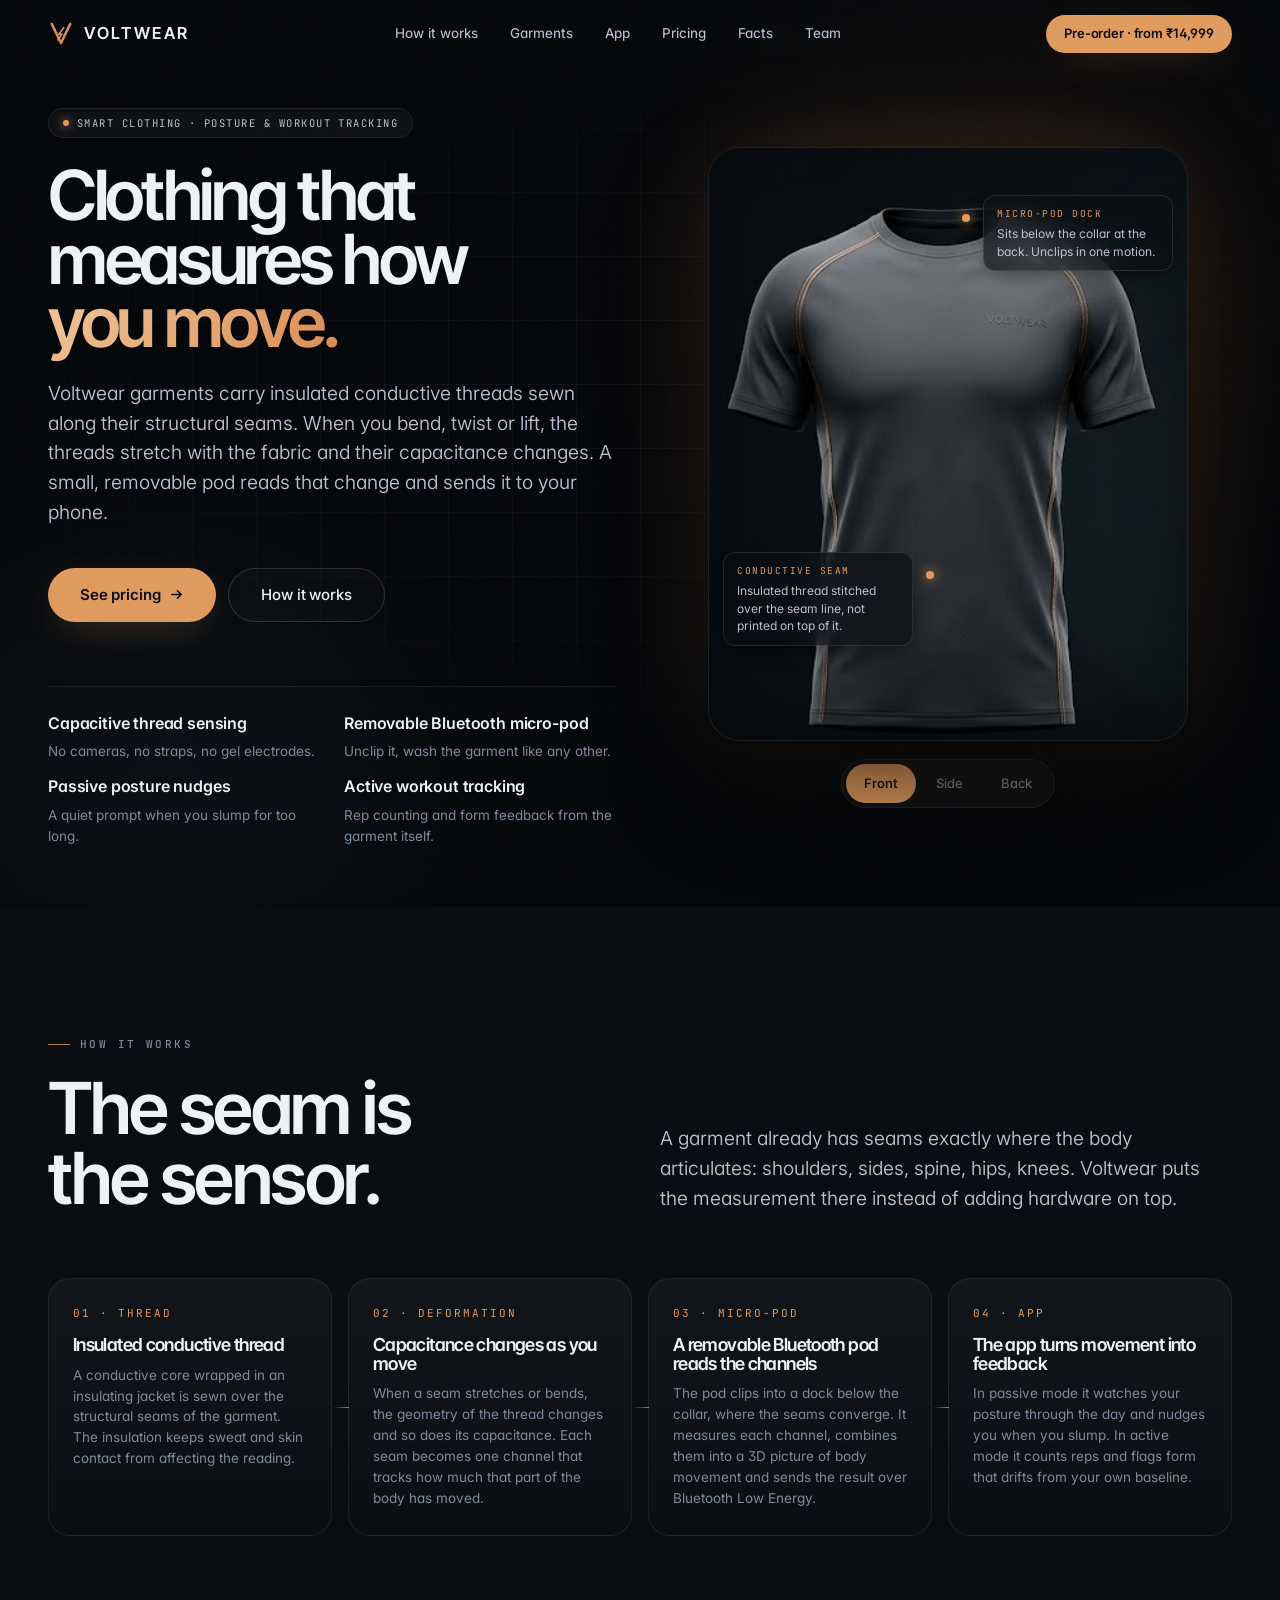
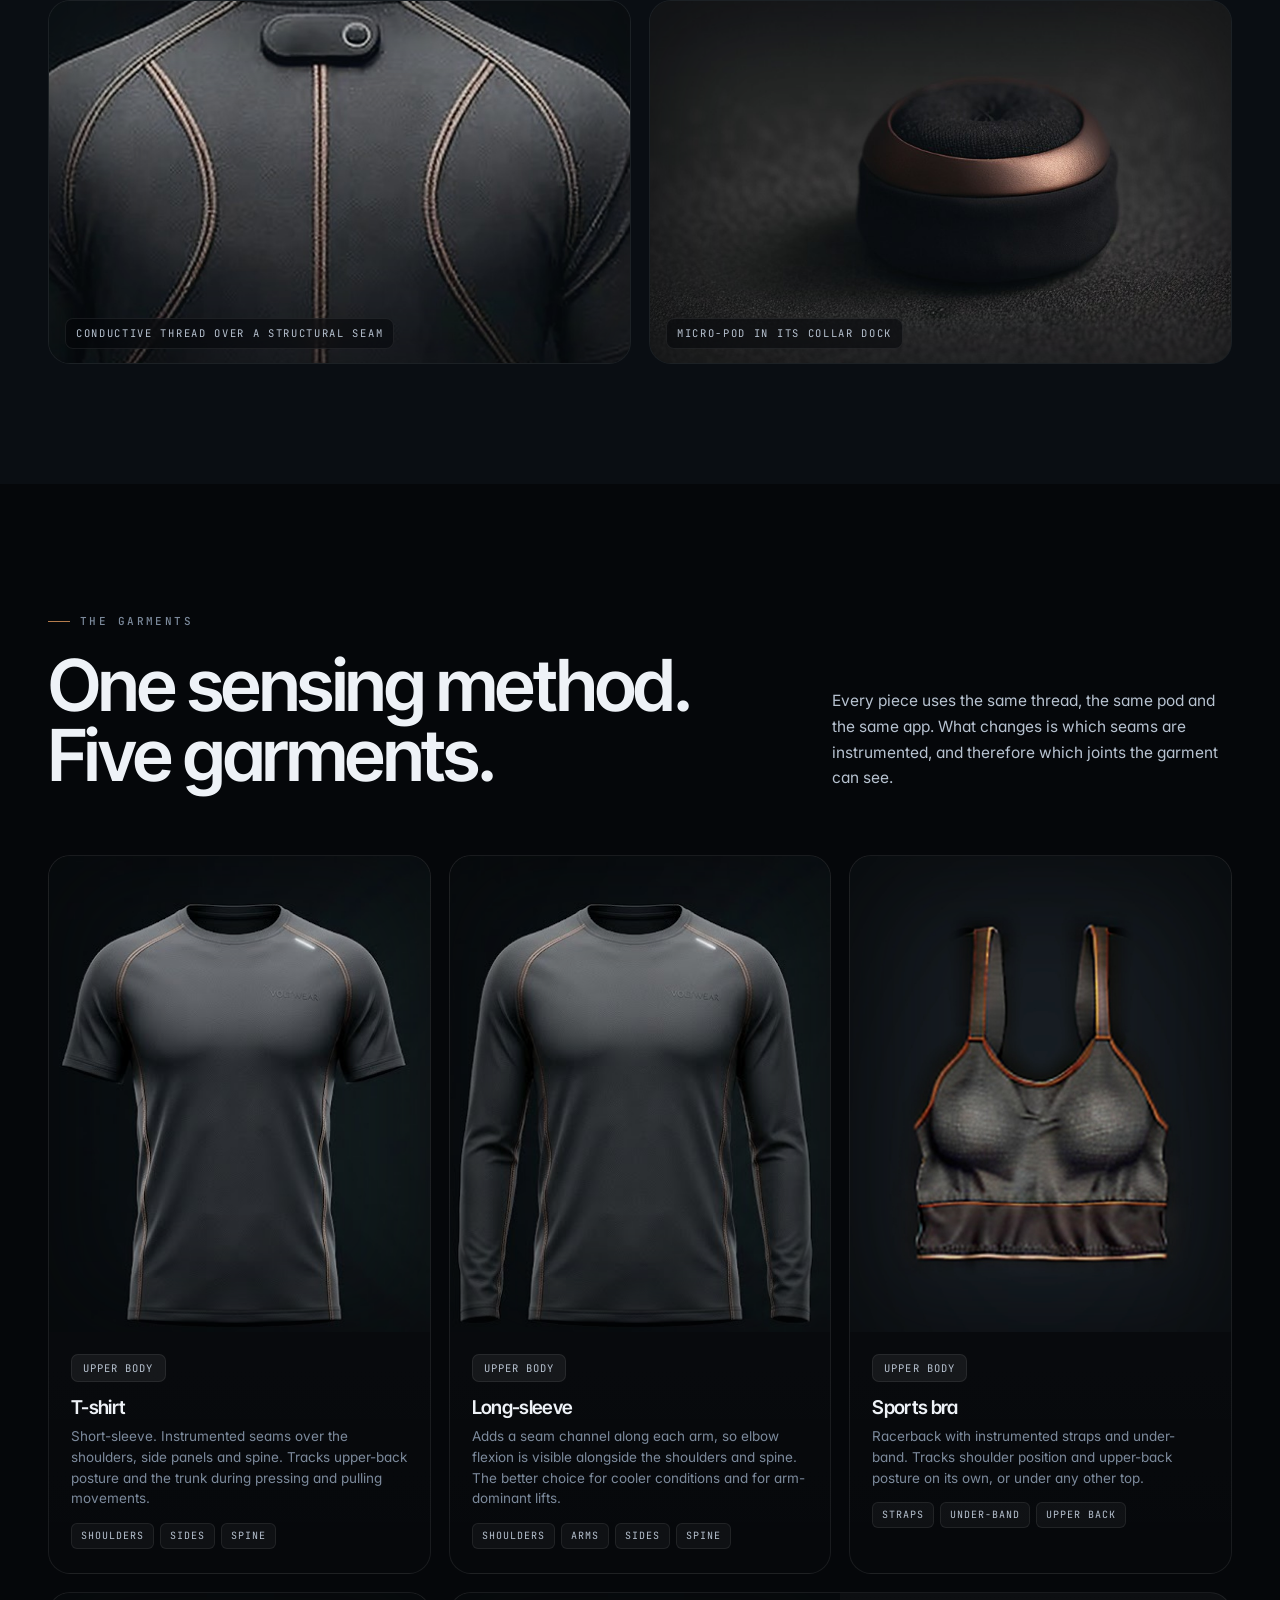
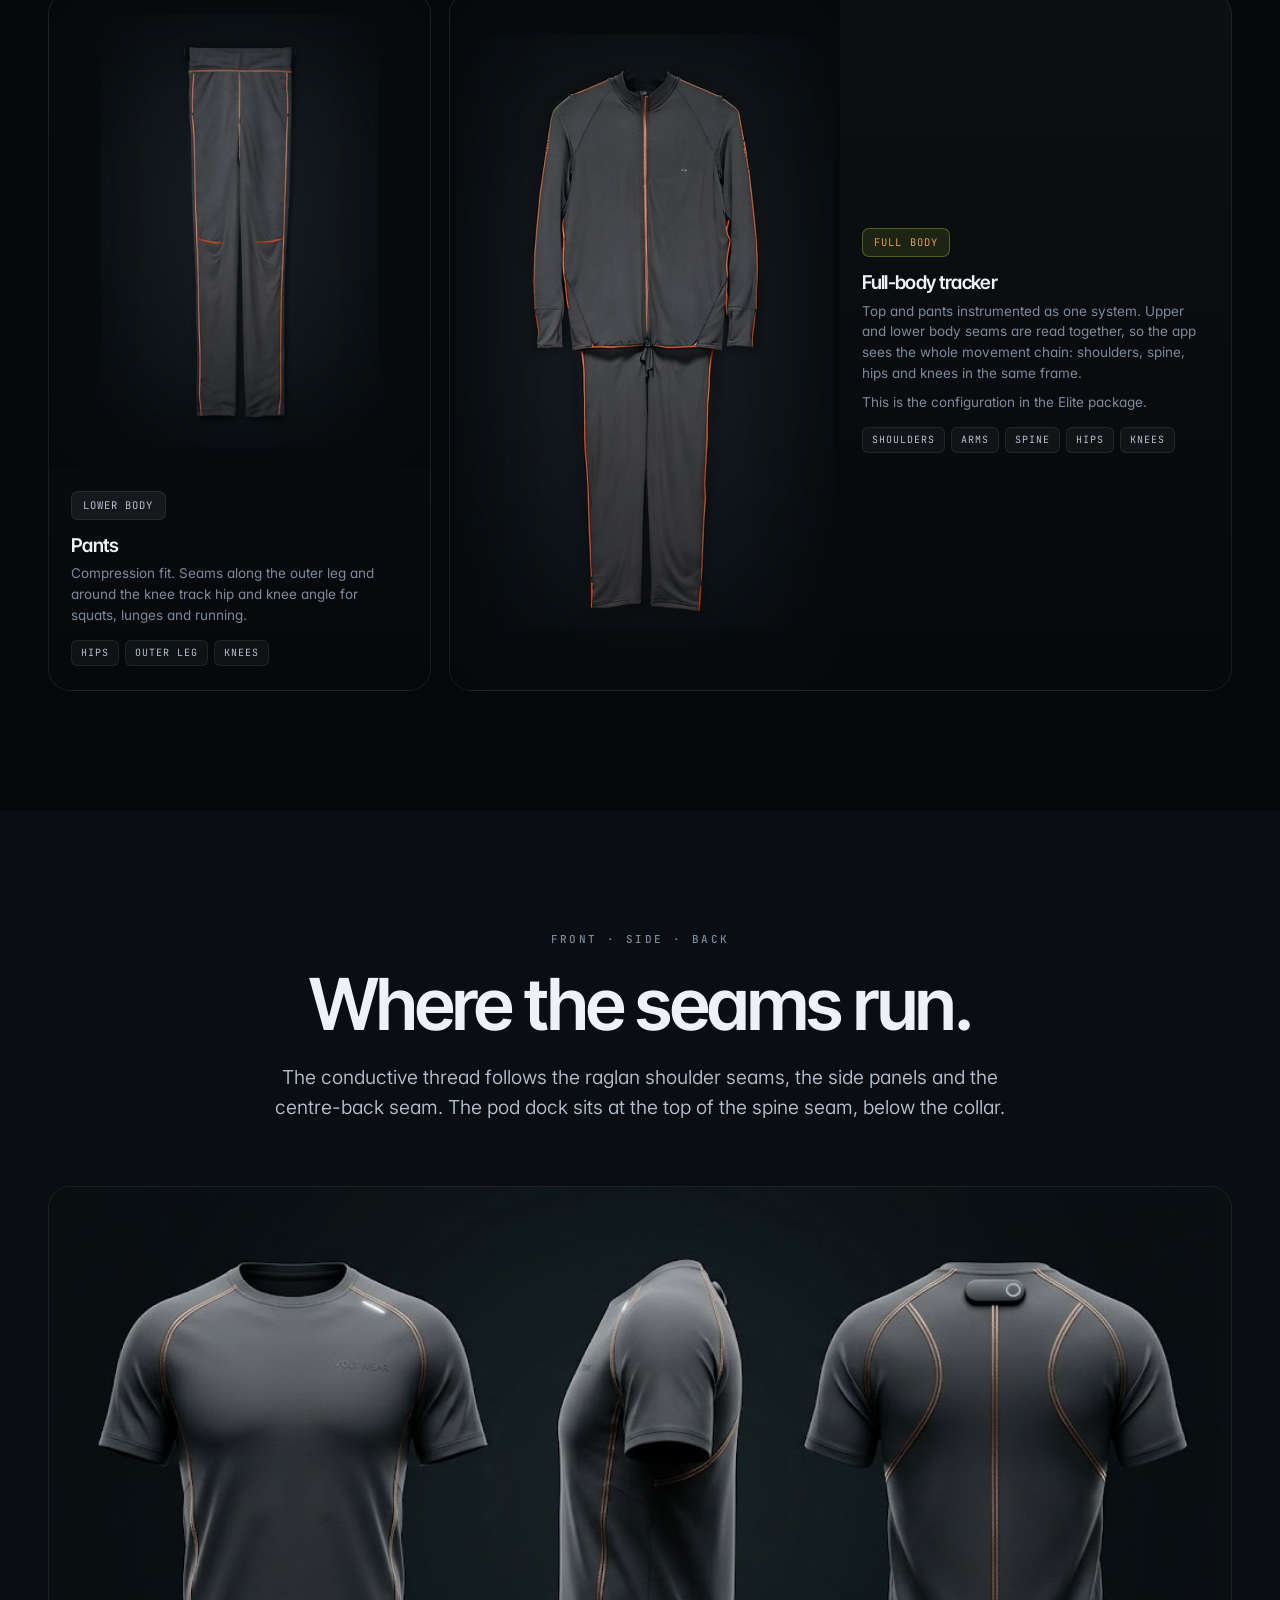
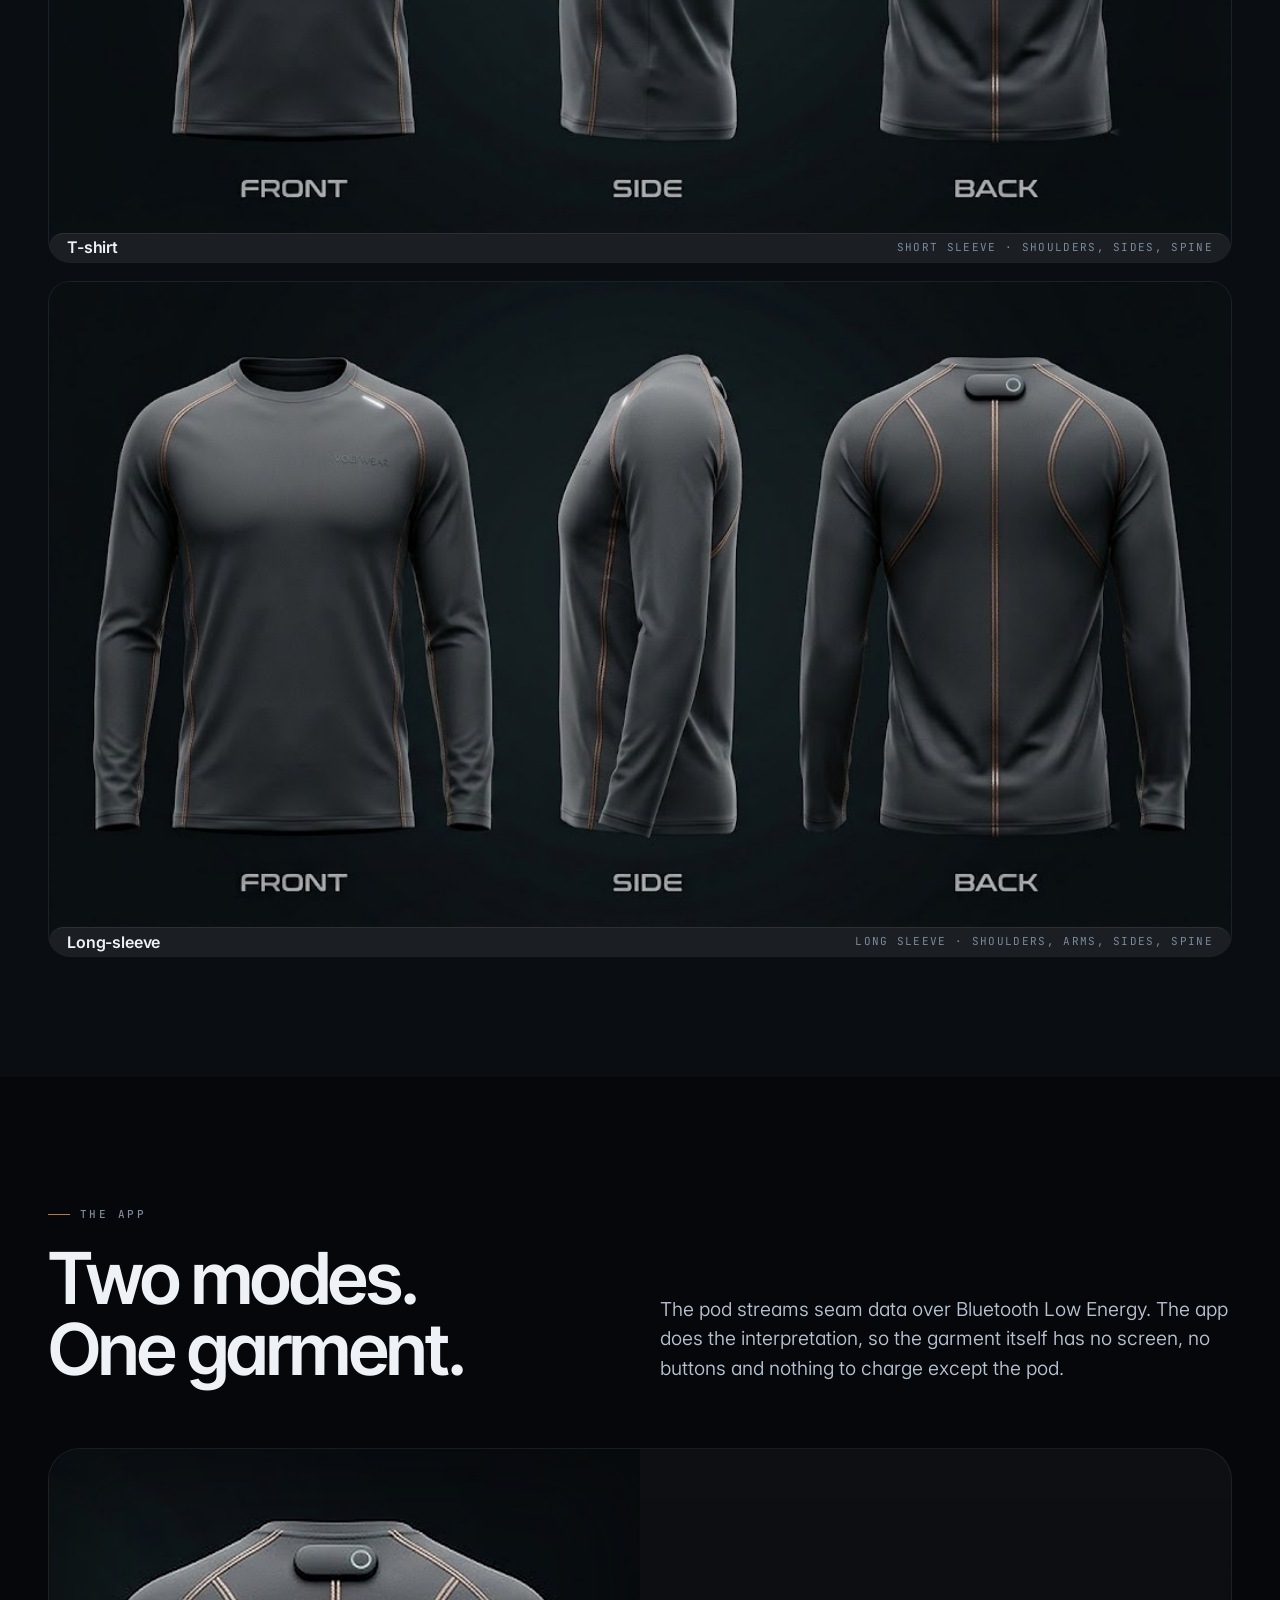
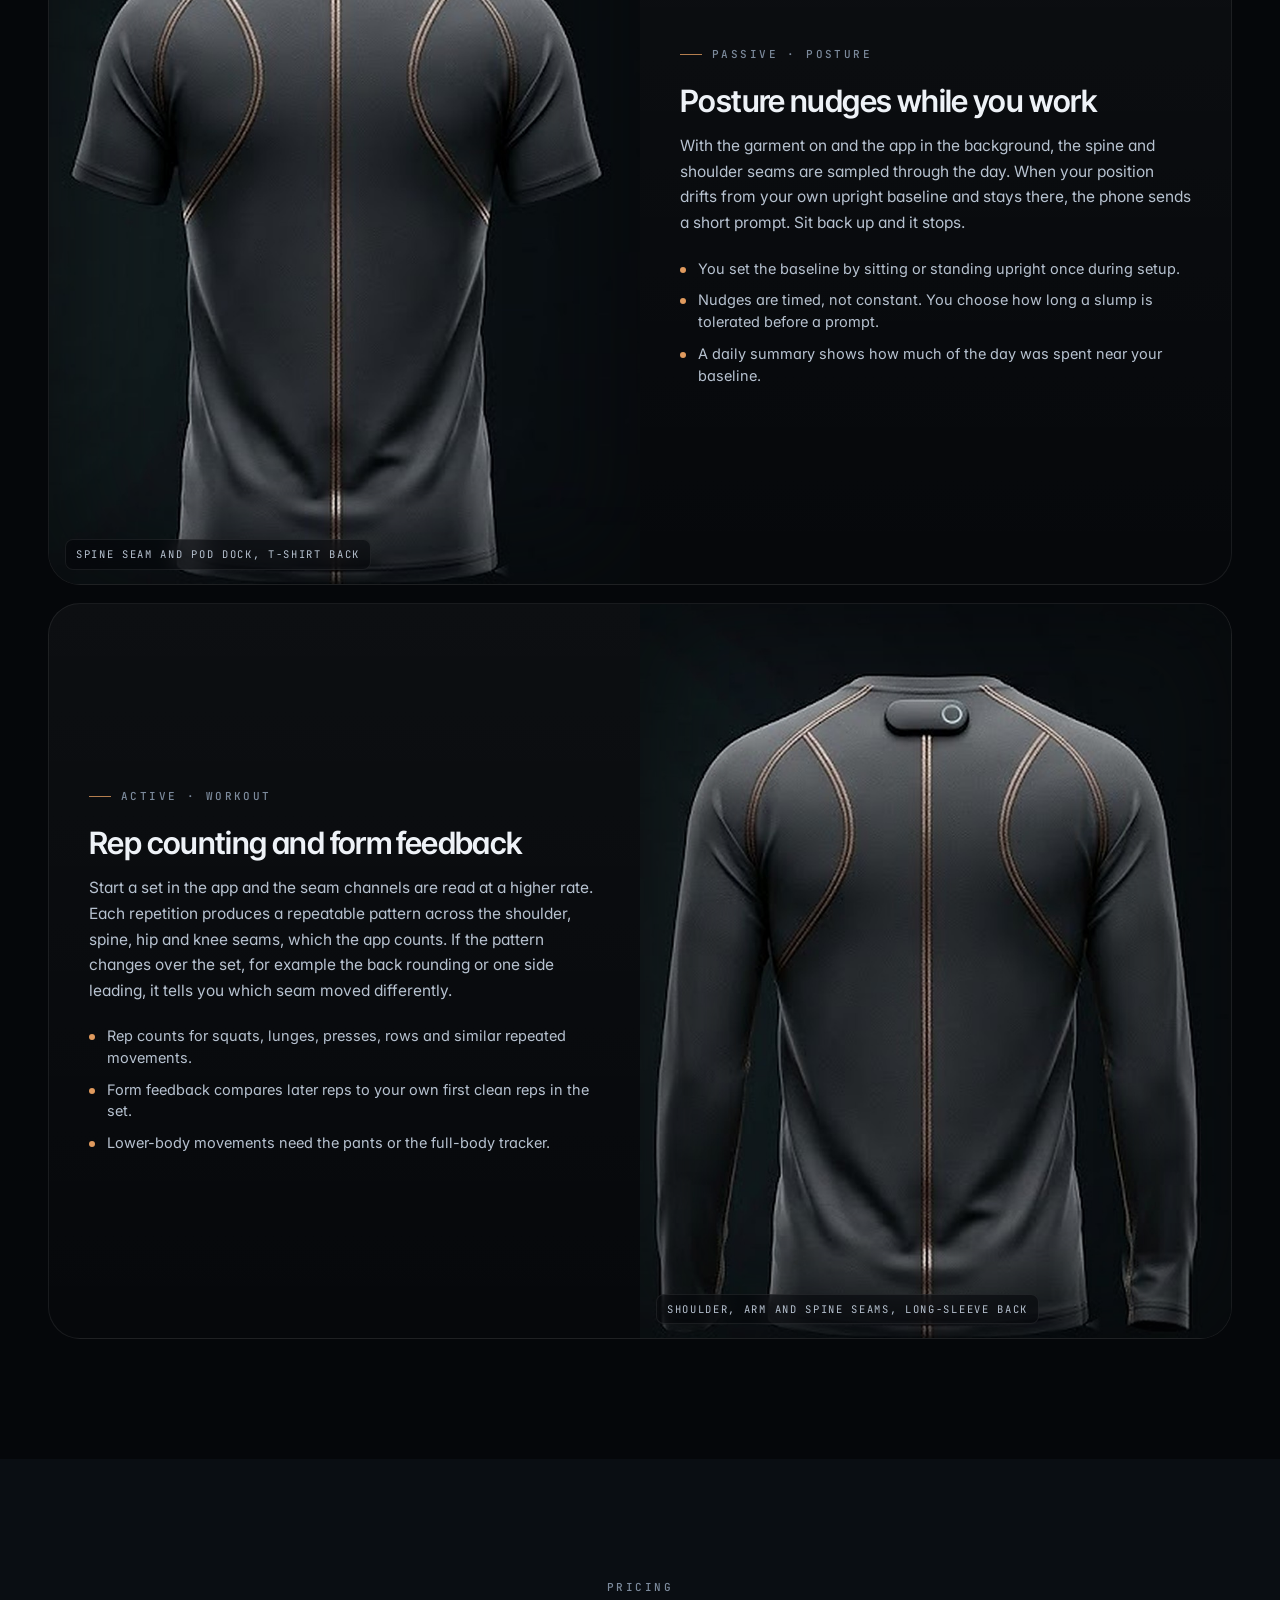
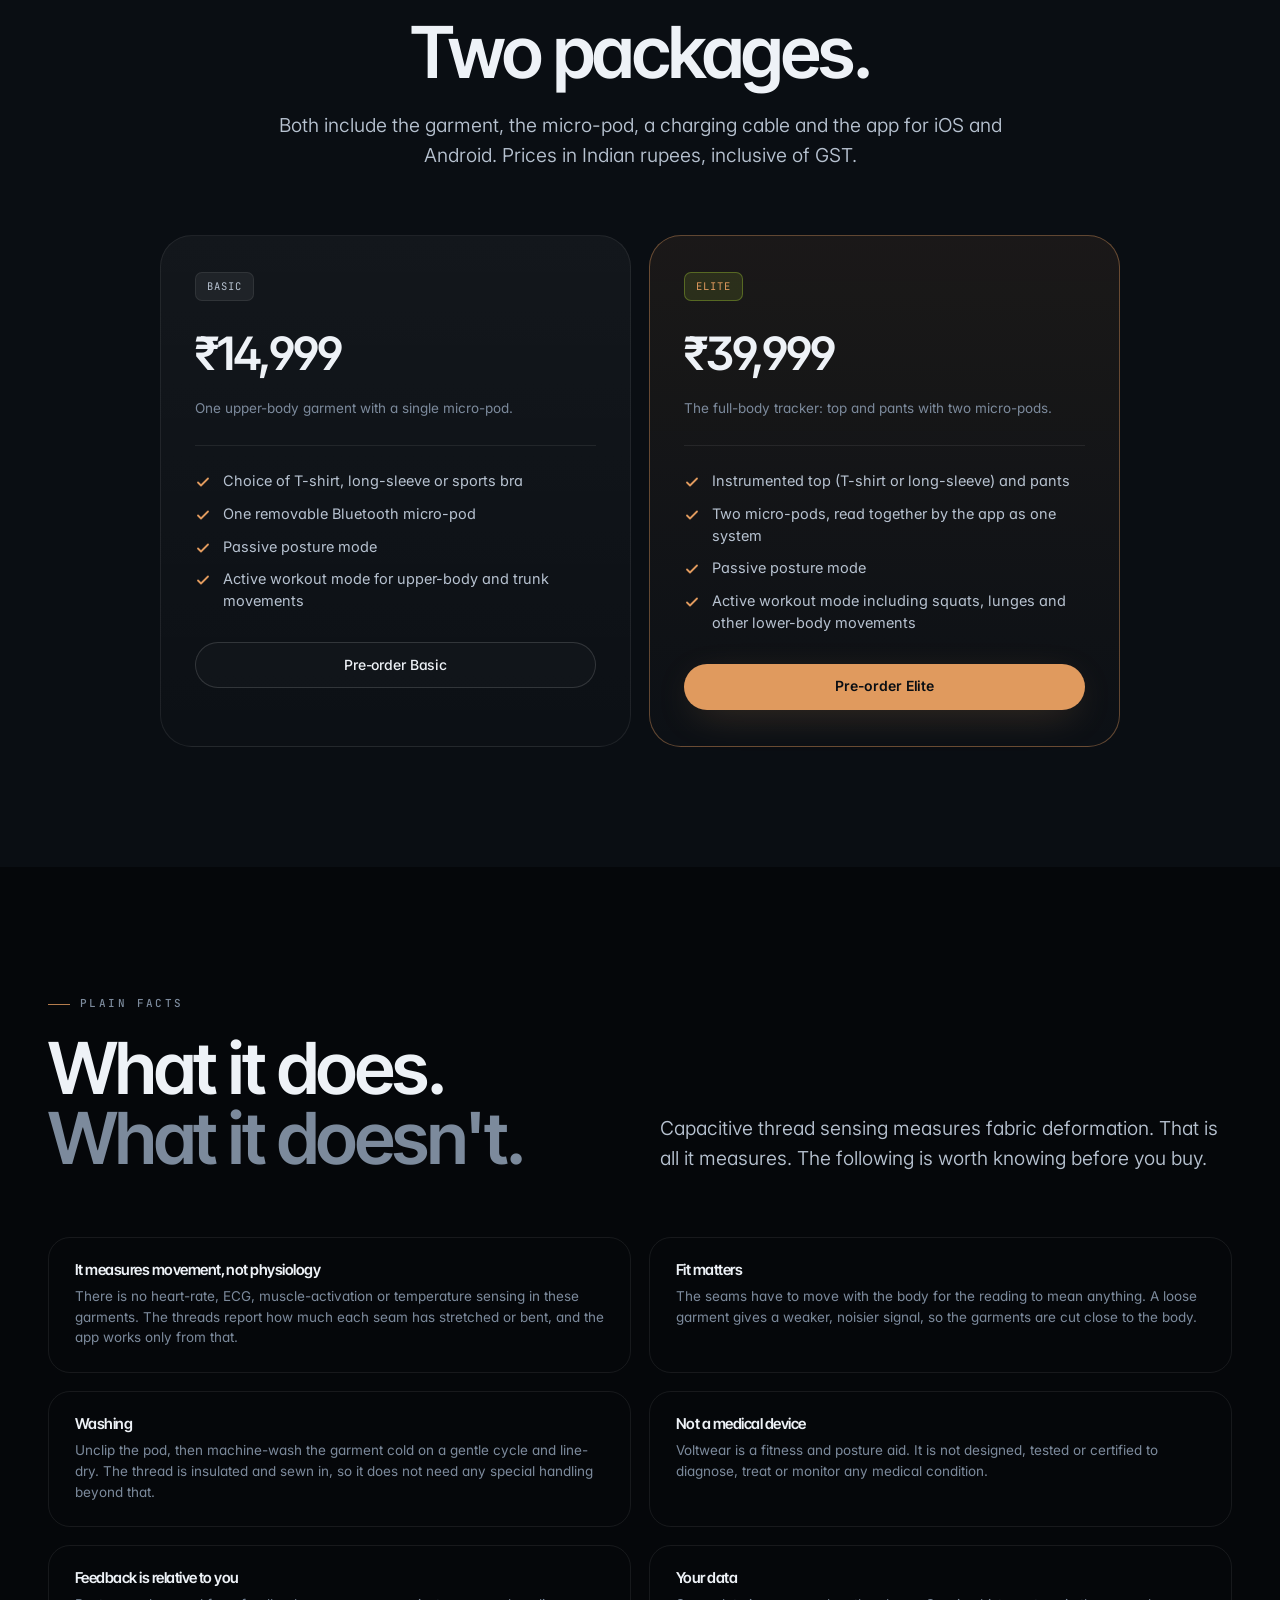
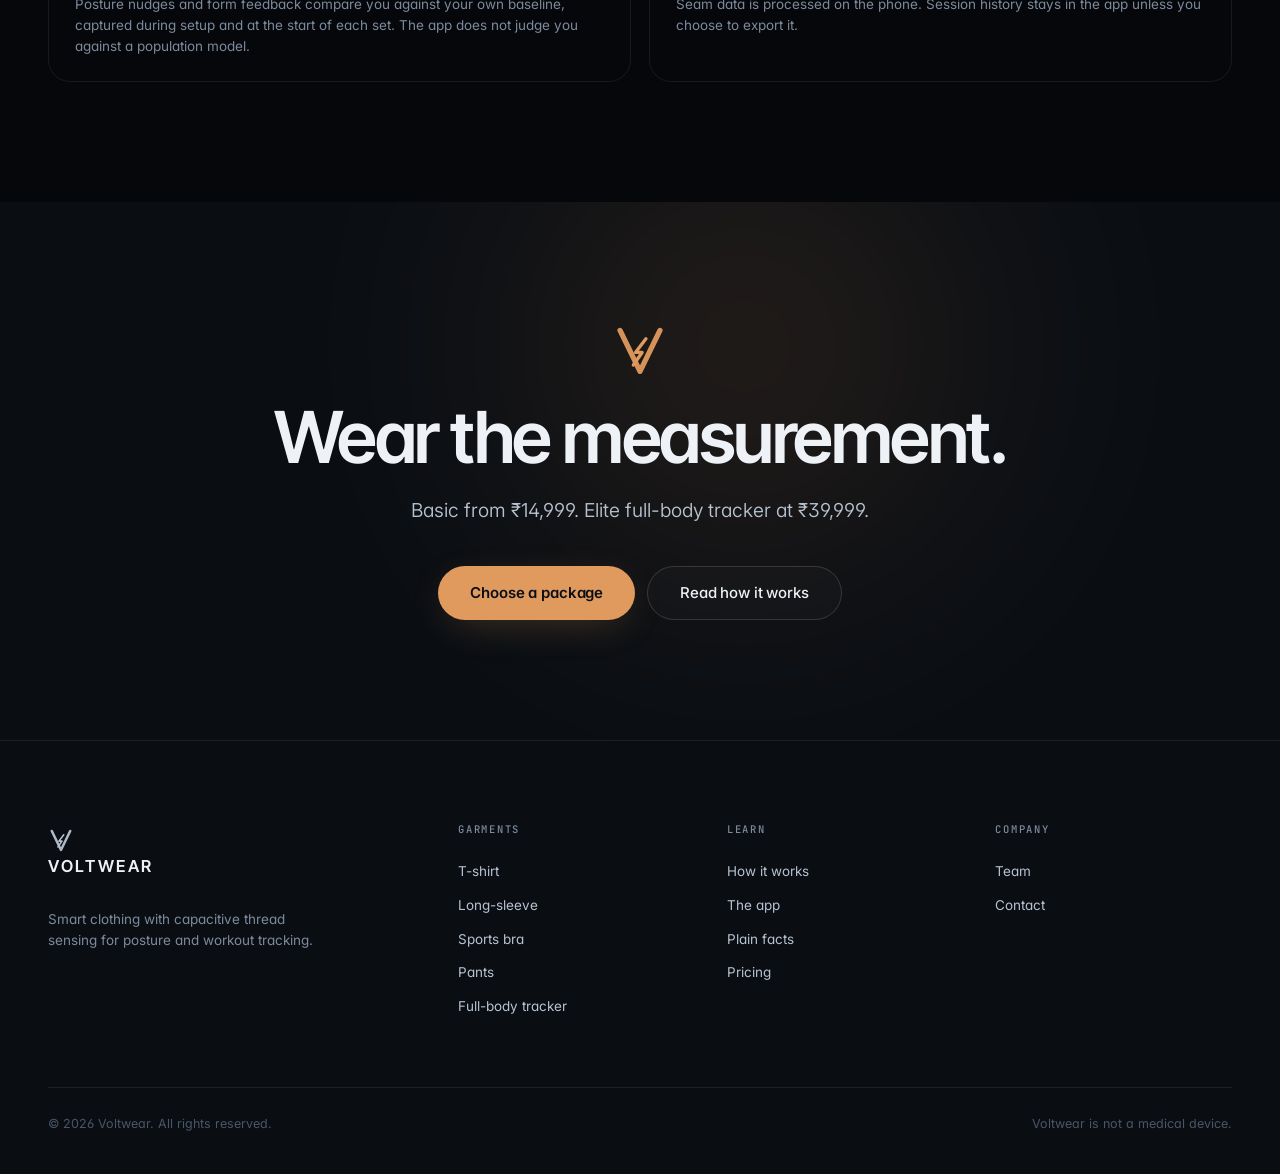
==== commit 3cb9ed76: "Add files via upload" ====
--- a/index.html
+++ b/index.html
@@ -3,13 +3,14 @@
 <head>
 <meta charset="utf-8">
 <meta name="viewport" content="width=device-width,initial-scale=1">
-<title>VOLTWEAR — The Body, Instrumented</title>
-<meta name="description" content="VOLTWEAR is an AI-powered smart electrical fitness shirt. Clinical ECG, 16-channel EMG, spinal IMU array and an on-garment AI coach — woven into apparel you forget you're wearing.">
-<link rel="icon" href="data:image/svg+xml,%3Csvg xmlns='http://www.w3.org/2000/svg' viewBox='0 0 32 32'%3E%3Crect width='32' height='32' rx='7' fill='%230A0E13'/%3E%3Cpath d='M6 7 L16 27 L26 7' stroke='%23C8FF3C' stroke-width='3' fill='none' stroke-linecap='round' stroke-linejoin='round'/%3E%3Cpath d='M19 10 L14 17 L17 17 L13 24' stroke='%23EEF2F7' stroke-width='2' fill='none' stroke-linecap='round' stroke-linejoin='round'/%3E%3C/svg%3E">
+<title>VOLTWEAR — Clothing that measures how you move</title>
+<meta name="description" content="Voltwear garments carry insulated conductive threads over their structural seams. As the body moves, the threads deform and their capacitance changes. A removable Bluetooth micro-pod reads those changes and the app turns them into posture nudges, rep counts and form feedback.">
+<link rel="icon" href="data:image/svg+xml,%3Csvg xmlns='http://www.w3.org/2000/svg' viewBox='0 0 32 32'%3E%3Crect width='32' height='32' rx='7' fill='%230A0E13'/%3E%3Cpath d='M6 7 L16 27 L26 7' stroke='%23E09A5E' stroke-width='3' fill='none' stroke-linecap='round' stroke-linejoin='round'/%3E%3Cpath d='M19 10 L14 17 L17 17 L13 24' stroke='%23EEF2F7' stroke-width='2' fill='none' stroke-linecap='round' stroke-linejoin='round'/%3E%3C/svg%3E">
 <link rel="preconnect" href="https://fonts.googleapis.com">
 <link rel="preconnect" href="https://fonts.gstatic.com" crossorigin>
 <link href="https://fonts.googleapis.com/css2?family=Inter+Tight:wght@400;500;600;700&family=Inter:wght@300;350;400;450;500;600&family=JetBrains+Mono:wght@400;500&display=swap" rel="stylesheet">
-<link rel="stylesheet" href="assets/css/core.css?v=6">
+<link rel="stylesheet" href="assets/css/core.css?v=7">
+<link rel="stylesheet" href="assets/css/landing.css?v=1">
 </head>
 <body>
 
@@ -17,20 +18,19 @@
 <header class="nav">
   <div class="container">
     <a class="nav-logo" href="index.html">
-      <span data-logo="mark" data-size="26"></span>
+      <span data-logo="mark" data-size="26" data-grad="false"></span>
       <span class="wm">Voltwear</span>
     </a>
     <nav class="nav-links">
-      <a href="#technology">Technology</a>
-      <a href="product.html">Product</a>
-      <a href="app.html">App</a>
-      <a href="brand.html">Brand</a>
-      <a href="marketing.html">Ecosystem</a>
+      <a href="#how">How it works</a>
+      <a href="#garments">Garments</a>
+      <a href="#modes">App</a>
+      <a href="#pricing">Pricing</a>
+      <a href="#facts">Facts</a>
       <a href="marketing.html#team">Team</a>
-      <a href="#investors">Investors</a>
     </nav>
     <div class="nav-cta">
-      <a href="#reserve" class="btn btn-volt btn-sm">Reserve — $99</a>
+      <a href="#pricing" class="btn btn-volt btn-sm">Pre-order · from ₹14,999</a>
       <button class="burger" aria-label="Menu"><span></span></button>
     </div>
   </div>
@@ -39,609 +39,297 @@
 <!-- ============ HERO ============ -->
 <section class="hero">
   <div class="hero-bg">
-    <div class="orb orb-a"></div><div class="orb orb-b"></div><div class="orb orb-c"></div>
+    <div class="orb orb-a"></div><div class="orb orb-b"></div>
     <div class="grid-fade"></div><div class="vignette"></div>
   </div>
 
   <div class="container" style="position:relative;z-index:2">
-    <div style="display:grid;grid-template-columns:1.08fr .92fr;gap:32px;align-items:center" class="hero-grid">
+    <div style="display:grid;grid-template-columns:1fr 1fr;gap:48px;align-items:center" class="hero-grid">
 
       <div>
-        <div class="pill rv in" style="margin-bottom:26px"><span class="dot dot-live"></span> Series B · $0 raised · Shipping Q3</div>
-        <h1 class="h-xxl rv">The body has<br>always been<br><span class="grad-volt">electric.</span></h1>
+        <div class="pill rv in" style="margin-bottom:26px"><span class="dot"></span> Smart clothing · Posture &amp; workout tracking</div>
+        <h1 class="h-xxl rv">Clothing that<br>measures how<br><span class="grad-volt">you move.</span></h1>
         <p class="lede mt24 rv rv-d1">
-          VOLTWEAR is the first garment that reads the body's native electrical language —
-          clinical-grade ECG, 16-channel EMG, and a nine-node spinal array — woven directly
-          into a shirt you forget you are wearing.
+          Voltwear garments carry insulated conductive threads sewn along their structural seams.
+          When you bend, twist or lift, the threads stretch with the fabric and their capacitance
+          changes. A small, removable pod reads that change and sends it to your phone.
         </p>
         <div class="flex gap-12 wrap mt40 rv rv-d2 hero-actions">
-          <a href="#reserve" class="btn btn-volt btn-lg btn-arrow">Reserve your unit
+          <a href="#pricing" class="btn btn-volt btn-lg btn-arrow">See pricing
             <svg width="15" height="15" viewBox="0 0 16 16" fill="none"><path d="M3 8h10M9 4l4 4-4 4" stroke="currentColor" stroke-width="1.7" stroke-linecap="round" stroke-linejoin="round"/></svg>
           </a>
-          <a href="#technology" class="btn btn-ghost btn-lg">See the engineering</a>
-        </div>
-
-        <div class="grid g4 stat-strip mt64 rv rv-d3" style="gap:8px;border-top:1px solid var(--hairline);padding-top:26px">
-          <div><div class="h-md num" data-count="16">0</div><div class="micro mt8">EMG channels</div></div>
-          <div><div class="h-md num" data-count="0.4" data-dec="1" data-suf="ms">0</div><div class="micro mt8">Signal latency</div></div>
-          <div><div class="h-md num" data-count="9" data-suf="d">0</div><div class="micro mt8">Battery life</div></div>
-          <div><div class="h-md num" data-count="60" data-suf="×">0</div><div class="micro mt8">Machine wash</div></div>
-        </div>
-      </div>
-
-      <!-- 3D TURNTABLE -->
-      <div class="stage" data-stage>
-        <div class="stage-ring"></div>
-        <div class="stage-ring r2"></div>
-        <div class="scanline"></div>
-
-        <div class="stage-rot" style="width:min(430px,80vw);height:570px">
-          <div class="face">
-            <div class="stage-shirt" data-shirt data-view="front" data-variant="perf"></div>
-          </div>
-          <div class="face face-back">
-            <div class="stage-shirt" data-shirt data-view="back" data-variant="perf"></div>
-          </div>
-        </div>
-
-        <div class="hud" style="top:12%;left:-2%">
-          <div class="k">Heart rate</div>
-          <div class="v c-pulse">142<small>bpm</small></div>
-          <svg width="88" height="22" viewBox="0 0 88 22" style="margin-top:6px">
-            <path id="hw" fill="none" stroke="#FF3B5C" stroke-width="1.4" stroke-linejoin="round"
-              d="M0,11 L10,11 L13,7 L16,11 L21,11 L24,18 L27,2 L30,16 L33,11 L44,11 L47,7 L50,11 L55,11 L58,18 L61,2 L64,16 L67,11 L88,11"/>
-          </svg>
-        </div>
-
-        <div class="hud f-d1" style="top:38%;right:-6%">
-          <div class="k">Muscle load · Quad L/R</div>
-          <div class="v c-volt">98<small>% sym</small></div>
-          <div style="display:flex;gap:3px;margin-top:8px;align-items:flex-end;height:22px">
-            <i style="width:5px;height:40%;background:#C8FF3C;border-radius:2px;display:block"></i>
-            <i style="width:5px;height:72%;background:#C8FF3C;border-radius:2px;display:block"></i>
-            <i style="width:5px;height:100%;background:#C8FF3C;border-radius:2px;display:block"></i>
-            <i style="width:5px;height:64%;background:#C8FF3C;border-radius:2px;display:block"></i>
-            <i style="width:5px;height:88%;background:#3EE8B5;border-radius:2px;display:block"></i>
-            <i style="width:5px;height:52%;background:#3EE8B5;border-radius:2px;display:block"></i>
-            <i style="width:5px;height:76%;background:#3EE8B5;border-radius:2px;display:block"></i>
-          </div>
-        </div>
-
-        <div class="hud f-d2" style="bottom:14%;left:2%">
-          <div class="k">Spinal alignment</div>
-          <div class="v c-mint">+2.1<small>°</small></div>
-          <div class="small" style="font-size:10.5px;margin-top:2px">Within neutral range</div>
-        </div>
-
-        <div class="hud f-d3" style="bottom:32%;right:2%">
-          <div class="k">Recovery</div>
-          <div class="v grad-volt">87</div>
-        </div>
-
-        <div class="stage-shadow"></div>
-      </div>
-    </div>
-
-    <div class="flex center gap-12 mt40 rv rv-d4" style="justify-content:center;opacity:.75">
-      <button class="btn btn-ghost btn-sm" data-flip>↻ Rotate 180°</button>
-      <span class="micro">Drag the garment to inspect</span>
-    </div>
-  </div>
-</section>
-
-<!-- ============ MARQUEE ============ -->
-<div class="marquee">
-  <div class="marquee-in">
-    <span>FDA Class II · 510(k) pathway</span><span>CES 2026 Innovation Award</span>
-    <span>Stanford Human Performance Lab</span><span>Red Dot: Design Concept</span>
-    <span>ISO 13485 manufacturing</span><span>Nike Sport Research Partner</span>
-    <span>FDA Class II · 510(k) pathway</span><span>CES 2026 Innovation Award</span>
-    <span>Stanford Human Performance Lab</span><span>Red Dot: Design Concept</span>
-    <span>ISO 13485 manufacturing</span><span>Nike Sport Research Partner</span>
-  </div>
-</div>
-
-<!-- ============ THESIS ============ -->
-<section class="section">
-  <div class="container">
-    <div class="grid g2 gap-40" style="align-items:end">
+          <a href="#how" class="btn btn-ghost btn-lg">How it works</a>
+        </div>
+
+        <ul class="grid g2 mt64 rv rv-d3" style="gap:14px 24px;border-top:1px solid var(--hairline);padding-top:26px">
+          <li><div class="h-xs">Capacitive thread sensing</div><div class="small mt8">No cameras, no straps, no gel electrodes.</div></li>
+          <li><div class="h-xs">Removable Bluetooth micro-pod</div><div class="small mt8">Unclip it, wash the garment like any other.</div></li>
+          <li><div class="h-xs">Passive posture nudges</div><div class="small mt8">A quiet prompt when you slump for too long.</div></li>
+          <li><div class="h-xs">Active workout tracking</div><div class="small mt8">Rep counting and form feedback from the garment itself.</div></li>
+        </ul>
+      </div>
+
+      <!-- Stationary product photography: front / side / back -->
+      <div class="viewer rv rv-d1" data-viewer tabindex="0" aria-label="Voltwear T-shirt, front, side and back views">
+        <div class="viewer-frame">
+          <img src="assets/images/products/tee-front.png" data-view="front" alt="Voltwear short-sleeve T-shirt, front view, showing the copper conductive seams over the shoulders and sides" class="on">
+          <img src="assets/images/products/tee-side.png"  data-view="side"  alt="Voltwear T-shirt, side view, showing the conductive seam running down the side panel">
+          <img src="assets/images/products/tee-back.png"  data-view="back"  alt="Voltwear T-shirt, back view, showing the spine seam and the micro-pod dock below the collar">
+          <div class="viewer-note note-pod"><div class="k">Micro-pod dock</div><div class="t">Sits below the collar at the back. Unclips in one motion.</div></div>
+          <div class="viewer-note note-seam"><div class="k">Conductive seam</div><div class="t">Insulated thread stitched over the seam line, not printed on top of it.</div></div>
+        </div>
+        <div class="seg seg-volt" role="tablist">
+          <button data-view-btn="front" class="on">Front</button>
+          <button data-view-btn="side">Side</button>
+          <button data-view-btn="back">Back</button>
+        </div>
+      </div>
+    </div>
+  </div>
+</section>
+
+<!-- ============ HOW IT WORKS ============ -->
+<section class="section section-alt" id="how">
+  <div class="container">
+    <div class="grid g2 gap-40 mb64" style="align-items:end">
       <div class="rv">
-        <div class="eyebrow">The thesis</div>
-        <h2 class="h-xl">Wrists measure<br>the aftermath.<br><span class="c-dim">Fabric measures<br>the event.</span></h2>
-      </div>
-      <div class="rv rv-d1">
-        <p class="lede">
-          Every wearable on earth today is clamped to a wrist or a finger — the two places
-          furthest from the muscles doing the work. They infer. They lag. They guess.
-        </p>
-        <p class="body mt24">
-          VOLTWEAR sits on 1,240 cm² of torso skin: over the heart, over the spine, over the
-          prime movers. It doesn't infer effort from a pulse wave — it reads the motor unit
-          recruitment that <em>caused</em> it, 1,000 times a second, before the movement completes.
-        </p>
-        <div class="grid g3 mt40" style="gap:12px">
-          <div><div class="h-md num c-volt">1,240<small style="font-size:13px"> cm²</small></div><div class="micro mt8">Skin contact</div></div>
-          <div><div class="h-md num c-arc">1 kHz</div><div class="micro mt8">EMG sample rate</div></div>
-          <div><div class="h-md num c-mint">31</div><div class="micro mt8">Sensing nodes</div></div>
-        </div>
-      </div>
-    </div>
-  </div>
-</section>
-
-<!-- ============ TECHNOLOGY ============ -->
-<section class="section section-alt" id="technology">
+        <div class="eyebrow">How it works</div>
+        <h2 class="h-xl">The seam is<br>the sensor.</h2>
+      </div>
+      <p class="lede rv rv-d1">
+        A garment already has seams exactly where the body articulates: shoulders, sides, spine,
+        hips, knees. Voltwear puts the measurement there instead of adding hardware on top.
+      </p>
+    </div>
+
+    <div class="steps">
+      <div class="step rv">
+        <div class="n">01 · THREAD</div>
+        <h3>Insulated conductive thread</h3>
+        <p class="small">A conductive core wrapped in an insulating jacket is sewn over the structural seams of the garment. The insulation keeps sweat and skin contact from affecting the reading.</p>
+      </div>
+      <div class="step rv rv-d1">
+        <div class="n">02 · DEFORMATION</div>
+        <h3>Capacitance changes as you move</h3>
+        <p class="small">When a seam stretches or bends, the geometry of the thread changes and so does its capacitance. Each seam becomes one channel that tracks how much that part of the body has moved.</p>
+      </div>
+      <div class="step rv rv-d2">
+        <div class="n">03 · MICRO-POD</div>
+        <h3>A removable Bluetooth pod reads the channels</h3>
+        <p class="small">The pod clips into a dock below the collar, where the seams converge. It measures each channel, combines them into a 3D picture of body movement and sends the result over Bluetooth Low Energy.</p>
+      </div>
+      <div class="step rv rv-d3">
+        <div class="n">04 · APP</div>
+        <h3>The app turns movement into feedback</h3>
+        <p class="small">In passive mode it watches your posture through the day and nudges you when you slump. In active mode it counts reps and flags form that drifts from your own baseline.</p>
+      </div>
+    </div>
+
+    <div class="grid g2 mt64" style="gap:18px">
+      <figure class="photo rv" style="aspect-ratio:16/10">
+        <img src="assets/images/products/seam.jpg" alt="Macro photograph of the copper conductive thread stitched along a seam of the dark knit fabric">
+        <figcaption class="cap">Conductive thread over a structural seam</figcaption>
+      </figure>
+      <figure class="photo rv rv-d1" style="aspect-ratio:16/10">
+        <img src="assets/images/products/pod.jpg" alt="Close-up of the removable Bluetooth micro-pod clipped into its fabric dock at the collar">
+        <figcaption class="cap">Micro-pod in its collar dock</figcaption>
+      </figure>
+    </div>
+  </div>
+</section>
+
+<!-- ============ GARMENTS ============ -->
+<section class="section" id="garments">
+  <div class="container">
+    <div class="flex between wrap gap-24 mb64 rv" style="align-items:flex-end">
+      <div><div class="eyebrow">The garments</div><h2 class="h-xl">One sensing method.<br>Five garments.</h2></div>
+      <p class="body" style="max-width:40ch">Every piece uses the same thread, the same pod and the same app. What changes is which seams are instrumented, and therefore which joints the garment can see.</p>
+    </div>
+
+    <div class="products">
+      <article class="product rv">
+        <div class="photo"><img src="assets/images/products/tee-front.png" data-alt="assets/images/products/tee-back.png" alt="Voltwear short-sleeve T-shirt"></div>
+        <div class="info">
+          <span class="tag">Upper body</span>
+          <h3 class="mt16">T-shirt</h3>
+          <p class="small mt8">Short-sleeve. Instrumented seams over the shoulders, side panels and spine. Tracks upper-back posture and the trunk during pressing and pulling movements.</p>
+          <div class="zones"><span>Shoulders</span><span>Sides</span><span>Spine</span></div>
+        </div>
+      </article>
+
+      <article class="product rv rv-d1">
+        <div class="photo"><img src="assets/images/products/ls-front.png" data-alt="assets/images/products/ls-back.png" alt="Voltwear long-sleeve top"></div>
+        <div class="info">
+          <span class="tag">Upper body</span>
+          <h3 class="mt16">Long-sleeve</h3>
+          <p class="small mt8">Adds a seam channel along each arm, so elbow flexion is visible alongside the shoulders and spine. The better choice for cooler conditions and for arm-dominant lifts.</p>
+          <div class="zones"><span>Shoulders</span><span>Arms</span><span>Sides</span><span>Spine</span></div>
+        </div>
+      </article>
+
+      <article class="product rv rv-d2">
+        <div class="photo"><img src="assets/images/products/bra.jpg" alt="Voltwear sports bra"></div>
+        <div class="info">
+          <span class="tag">Upper body</span>
+          <h3 class="mt16">Sports bra</h3>
+          <p class="small mt8">Racerback with instrumented straps and under-band. Tracks shoulder position and upper-back posture on its own, or under any other top.</p>
+          <div class="zones"><span>Straps</span><span>Under-band</span><span>Upper back</span></div>
+        </div>
+      </article>
+
+      <article class="product rv">
+        <div class="photo"><img src="assets/images/products/pants.jpg" alt="Voltwear training pants"></div>
+        <div class="info">
+          <span class="tag">Lower body</span>
+          <h3 class="mt16">Pants</h3>
+          <p class="small mt8">Compression fit. Seams along the outer leg and around the knee track hip and knee angle for squats, lunges and running.</p>
+          <div class="zones"><span>Hips</span><span>Outer leg</span><span>Knees</span></div>
+        </div>
+      </article>
+
+      <article class="product wide rv rv-d1">
+        <div class="photo"><img src="assets/images/products/suit.jpg" alt="Voltwear full-body tracker suit"></div>
+        <div class="info">
+          <span class="tag tag-volt">Full body</span>
+          <h3 class="mt16">Full-body tracker</h3>
+          <p class="small mt8">Top and pants instrumented as one system. Upper and lower body seams are read together, so the app sees the whole movement chain: shoulders, spine, hips and knees in the same frame.</p>
+          <p class="small mt8">This is the configuration in the Elite package.</p>
+          <div class="zones"><span>Shoulders</span><span>Arms</span><span>Spine</span><span>Hips</span><span>Knees</span></div>
+        </div>
+      </article>
+    </div>
+  </div>
+</section>
+
+<!-- ============ THREE-VIEW SHEETS ============ -->
+<section class="section section-alt" id="views">
   <div class="container">
     <div class="tc mb64 rv">
-      <div class="eyebrow no-rule mx" style="display:flex;justify-content:center">Technology</div>
-      <h2 class="h-xl">Six layers.<br>Two millimetres.</h2>
-      <p class="lede mx tc mt24">
-        The entire sensing platform lives inside a 1.9 mm laminate — thinner than a
-        credit card, stretchable to 180%, and washable 60 times without signal degradation.
-      </p>
-    </div>
-
-    <div class="grid g2 gap-40" style="align-items:center">
-
-      <!-- exploded stack -->
-      <div class="stack-wrap rv" style="height:520px;display:flex;align-items:center;justify-content:center;perspective:1500px">
-        <div class="stack-in" style="position:relative;width:280px;height:280px;transform-style:preserve-3d;transform:rotateX(58deg) rotateZ(-38deg)">
-          <div class="layer" data-layer="0" style="--z:0"></div>
-          <div class="layer" data-layer="1" style="--z:1"></div>
-          <div class="layer" data-layer="2" style="--z:2"></div>
-          <div class="layer" data-layer="3" style="--z:3"></div>
-          <div class="layer" data-layer="4" style="--z:4"></div>
-          <div class="layer" data-layer="5" style="--z:5"></div>
-        </div>
-      </div>
-
-      <!-- layer legend -->
-      <div class="rv rv-d1">
-        <ul id="layerList">
-          <li class="lyr" data-i="5">
-            <div class="flex between center gap-16">
-              <div><div class="h-xs">Outer shell — AeroKnit™ 4-way</div>
-                <div class="small mt8">78% recycled Italian nylon 6.6 / 22% Lycra® Sport. 118 gsm.
-                  UPF 40. Laser-perforated in 11 mapped ventilation zones.</div></div>
-              <span class="num-badge">0.42 mm</span>
-            </div>
-          </li>
-          <li class="lyr" data-i="4">
-            <div class="flex between center gap-16">
-              <div><div class="h-xs">Silver-yarn signal bus</div>
-                <div class="small mt8">Elastomeric conductive yarn (silver-plated nylon, 12 Ω/m) knitted
-                  as a serpentine so it stretches 180% without resistance drift.</div></div>
-              <span class="num-badge">0.19 mm</span>
-            </div>
-          </li>
-          <li class="lyr" data-i="3">
-            <div class="flex between center gap-16">
-              <div><div class="h-xs">TPU dielectric isolation film</div>
-                <div class="small mt8">Thermally bonded polyurethane. Isolates the bus from skin and
-                  sweat, IPX7 sealed, prevents crosstalk between EMG channels.</div></div>
-              <span class="num-badge">0.06 mm</span>
-            </div>
-          </li>
-          <li class="lyr" data-i="2">
-            <div class="flex between center gap-16">
-              <div><div class="h-xs">Sensor plane — 31 nodes</div>
-                <div class="small mt8">16 EMG · 5 ECG · 6 IMU · 2 thermistor · 2 respiration.
-                  Each on a flexible polyimide island with strain-relief spirals.</div></div>
-              <span class="num-badge">0.71 mm</span>
-            </div>
-          </li>
-          <li class="lyr" data-i="1">
-            <div class="flex between center gap-16">
-              <div><div class="h-xs">Hydrogel-free dry electrodes</div>
-                <div class="small mt8">Ag/AgCl-loaded silicone micro-pillar array. Contact impedance
-                  &lt;12 kΩ dry, and it <em>improves</em> as you sweat.</div></div>
-              <span class="num-badge">0.34 mm</span>
-            </div>
-          </li>
-          <li class="lyr" data-i="0">
-            <div class="flex between center gap-16">
-              <div><div class="h-xs">Next-to-skin CoolTouch liner</div>
-                <div class="small mt8">Jade-mineral micro-modal, antimicrobial Polygiene®,
-                  flatlock bonded — zero seams over any sensor island.</div></div>
-              <span class="num-badge">0.18 mm</span>
-            </div>
-          </li>
+      <div class="eyebrow no-rule" style="display:flex;justify-content:center">Front · Side · Back</div>
+      <h2 class="h-xl">Where the seams run.</h2>
+      <p class="lede mx mt24" style="text-align:center">The conductive thread follows the raglan shoulder seams, the side panels and the centre-back seam. The pod dock sits at the top of the spine seam, below the collar.</p>
+    </div>
+    <div class="grid" style="gap:18px">
+      <figure class="sheet rv">
+        <img src="assets/images/products/tee-views.jpg" alt="Voltwear short-sleeve T-shirt shown from the front, side and back">
+        <figcaption class="bar"><span class="h-xs">T-shirt</span><span class="micro">Short sleeve · shoulders, sides, spine</span></figcaption>
+      </figure>
+      <figure class="sheet rv rv-d1">
+        <img src="assets/images/products/longsleeve-views.jpg" alt="Voltwear long-sleeve top shown from the front, side and back">
+        <figcaption class="bar"><span class="h-xs">Long-sleeve</span><span class="micro">Long sleeve · shoulders, arms, sides, spine</span></figcaption>
+      </figure>
+    </div>
+  </div>
+</section>
+
+<!-- ============ TWO MODES ============ -->
+<section class="section" id="modes">
+  <div class="container">
+    <div class="grid g2 gap-40 mb64" style="align-items:end">
+      <div class="rv"><div class="eyebrow">The app</div><h2 class="h-xl">Two modes.<br>One garment.</h2></div>
+      <p class="lede rv rv-d1">The pod streams seam data over Bluetooth Low Energy. The app does the interpretation, so the garment itself has no screen, no buttons and nothing to charge except the pod.</p>
+    </div>
+
+    <div class="grid" style="gap:18px">
+      <div class="mode rv">
+        <figure class="photo"><figcaption class="cap">Spine seam and pod dock, T-shirt back</figcaption><img src="assets/images/products/desk.jpg" alt="Back of the Voltwear T-shirt showing the centre-back spine seam and the micro-pod dock below the collar"></figure>
+        <div class="txt">
+          <div class="eyebrow">Passive · Posture</div>
+          <h3 class="h-md">Posture nudges while you work</h3>
+          <p class="body mt16">With the garment on and the app in the background, the spine and shoulder seams are sampled through the day. When your position drifts from your own upright baseline and stays there, the phone sends a short prompt. Sit back up and it stops.</p>
+          <ul>
+            <li>You set the baseline by sitting or standing upright once during setup.</li>
+            <li>Nudges are timed, not constant. You choose how long a slump is tolerated before a prompt.</li>
+            <li>A daily summary shows how much of the day was spent near your baseline.</li>
+          </ul>
+        </div>
+      </div>
+
+      <div class="mode flip rv">
+        <figure class="photo"><figcaption class="cap">Shoulder, arm and spine seams, long-sleeve back</figcaption><img src="assets/images/products/gym.jpg" alt="Back of the Voltwear long-sleeve showing the shoulder, arm and spine seams read during a set"></figure>
+        <div class="txt">
+          <div class="eyebrow">Active · Workout</div>
+          <h3 class="h-md">Rep counting and form feedback</h3>
+          <p class="body mt16">Start a set in the app and the seam channels are read at a higher rate. Each repetition produces a repeatable pattern across the shoulder, spine, hip and knee seams, which the app counts. If the pattern changes over the set, for example the back rounding or one side leading, it tells you which seam moved differently.</p>
+          <ul>
+            <li>Rep counts for squats, lunges, presses, rows and similar repeated movements.</li>
+            <li>Form feedback compares later reps to your own first clean reps in the set.</li>
+            <li>Lower-body movements need the pants or the full-body tracker.</li>
+          </ul>
+        </div>
+      </div>
+    </div>
+  </div>
+</section>
+
+<!-- ============ PRICING ============ -->
+<section class="section section-alt" id="pricing">
+  <div class="container">
+    <div class="tc mb64 rv">
+      <div class="eyebrow no-rule" style="display:flex;justify-content:center">Pricing</div>
+      <h2 class="h-xl">Two packages.</h2>
+      <p class="lede mx mt24" style="text-align:center">Both include the garment, the micro-pod, a charging cable and the app for iOS and Android. Prices in Indian rupees, inclusive of GST.</p>
+    </div>
+
+    <div class="plans">
+      <div class="plan rv">
+        <span class="tag">Basic</span>
+        <div class="price">₹14,999</div>
+        <p class="small mt8">One upper-body garment with a single micro-pod.</p>
+        <ul>
+          <li><svg width="16" height="16" viewBox="0 0 16 16" fill="none"><path d="M3 8.5l3 3 7-7" stroke="#E09A5E" stroke-width="1.8" stroke-linecap="round" stroke-linejoin="round"/></svg>Choice of T-shirt, long-sleeve or sports bra</li>
+          <li><svg width="16" height="16" viewBox="0 0 16 16" fill="none"><path d="M3 8.5l3 3 7-7" stroke="#E09A5E" stroke-width="1.8" stroke-linecap="round" stroke-linejoin="round"/></svg>One removable Bluetooth micro-pod</li>
+          <li><svg width="16" height="16" viewBox="0 0 16 16" fill="none"><path d="M3 8.5l3 3 7-7" stroke="#E09A5E" stroke-width="1.8" stroke-linecap="round" stroke-linejoin="round"/></svg>Passive posture mode</li>
+          <li><svg width="16" height="16" viewBox="0 0 16 16" fill="none"><path d="M3 8.5l3 3 7-7" stroke="#E09A5E" stroke-width="1.8" stroke-linecap="round" stroke-linejoin="round"/></svg>Active workout mode for upper-body and trunk movements</li>
         </ul>
-      </div>
-    </div>
-
-    <!-- three engineering pillars -->
-    <div class="grid g3 mt64">
-      <div class="card rv">
-        <div class="icon-box"><svg viewBox="0 0 24 24" fill="none" stroke="#C8FF3C" stroke-width="1.6"><path d="M13 2 4 14h7l-1 8 9-12h-7l1-8z" stroke-linejoin="round"/></svg></div>
-        <div class="h-sm">VoltCore™ edge compute</div>
-        <p class="small mt16">A 6-gram titanium-shell module magnetically docks at the left rib. Inside:
-          a 0.9 TOPS NPU running the coaching model on-device, 512 MB of buffer for
-          offline training, and a 210 mAh silicon-anode cell rated for 9 days.</p>
-        <div class="flex gap-8 wrap mt24"><span class="tag">0.9 TOPS NPU</span><span class="tag">BLE 5.4 + UWB</span><span class="tag">IP68</span></div>
-      </div>
-      <div class="card rv rv-d1">
-        <div class="icon-box"><svg viewBox="0 0 24 24" fill="none" stroke="#2F80FF" stroke-width="1.6"><path d="M2 12h4l2-6 4 12 3-8 2 2h5" stroke-linecap="round" stroke-linejoin="round"/></svg></div>
-        <div class="h-sm">Motion-artefact cancellation</div>
-        <p class="small mt16">The problem that killed every smart shirt before us. Six IMUs give us a
-          mechanical model of the fabric itself, so we subtract the garment's motion from the
-          biosignal — adaptive LMS filtering at 0.4 ms latency.</p>
-        <div class="flex gap-8 wrap mt24"><span class="tag">−38 dB artefact</span><span class="tag">14 patents</span><span class="tag">0.4 ms</span></div>
-      </div>
-      <div class="card rv rv-d2">
-        <div class="icon-box"><svg viewBox="0 0 24 24" fill="none" stroke="#8B5CFF" stroke-width="1.6"><circle cx="12" cy="12" r="3"/><circle cx="5" cy="6" r="2"/><circle cx="19" cy="6" r="2"/><circle cx="5" cy="18" r="2"/><circle cx="19" cy="18" r="2"/><path d="M7 7l3 3M17 7l-3 3M7 17l3-3M17 17l-3-3" stroke-linecap="round"/></svg></div>
-        <div class="h-sm">VOLT-1 foundation model</div>
-        <p class="small mt16">Trained on 2.4 billion labelled muscle-activation seconds from 11,000
-          athletes. It predicts hamstring-strain risk 6 days out with 0.83 AUC and rewrites your
-          session while you're still warming up.</p>
-        <div class="flex gap-8 wrap mt24"><span class="tag">2.4B sec corpus</span><span class="tag">0.83 AUC</span><span class="tag">On-device</span></div>
-      </div>
-    </div>
-  </div>
-</section>
-
-<!-- ============ FEATURES ============ -->
-<section class="section" id="features">
-  <div class="container">
-    <div class="flex between wrap gap-24 mb64 rv" style="align-items:flex-end">
-      <div>
-        <div class="eyebrow">Capabilities</div>
-        <h2 class="h-xl">Eight systems.<br>One garment.</h2>
-      </div>
-      <p class="body" style="max-width:38ch">Each subsystem was built to be best-in-class as a standalone
-        product. Together they compound into something no single-point sensor can approach.</p>
-    </div>
-
-    <div class="grid g3">
-      <div class="card rv"><div class="icon-box" style="border-color:rgba(255,59,92,.3);background:rgba(255,59,92,.08)">
-        <svg viewBox="0 0 24 24" fill="none" stroke="#FF3B5C" stroke-width="1.7"><path d="M2 12h4l2-7 4 14 3-9 2 2h5" stroke-linecap="round" stroke-linejoin="round"/></svg></div>
-        <div class="h-sm">Clinical ECG</div><p class="small mt16">Five-lead morphology at 512 Hz — the same trace a cardiologist reads.
-        Continuous AFib detection, QT interval, ectopic beat classification.</p></div>
-
-      <div class="card rv rv-d1"><div class="icon-box" style="border-color:rgba(200,255,60,.3);background:rgba(200,255,60,.08)">
-        <svg viewBox="0 0 24 24" fill="none" stroke="#C8FF3C" stroke-width="1.7"><path d="M3 18V9M8 18V4M13 18v-7M18 18v-11M21 18h-19" stroke-linecap="round"/></svg></div>
-        <div class="h-sm">16-channel EMG</div><p class="small mt16">Motor-unit recruitment per muscle group. See exactly which
-        muscle fired, how hard, how fast, and whether your left matched your right.</p></div>
-
-      <div class="card rv rv-d2"><div class="icon-box" style="border-color:rgba(62,232,181,.3);background:rgba(62,232,181,.08)">
-        <svg viewBox="0 0 24 24" fill="none" stroke="#3EE8B5" stroke-width="1.7"><path d="M12 3v18M12 6c3 0 4 2 4 3s-1 3-4 3-4 2-4 3 1 3 4 3" stroke-linecap="round"/></svg></div>
-        <div class="h-sm">Spinal telemetry</div><p class="small mt16">Nine IMUs from C7 to L3 reconstruct your spine 200×/sec.
-        Real-time haptic correction the instant your form breaks under load.</p></div>
-
-      <div class="card rv"><div class="icon-box" style="border-color:rgba(139,92,255,.3);background:rgba(139,92,255,.08)">
-        <svg viewBox="0 0 24 24" fill="none" stroke="#8B5CFF" stroke-width="1.7"><circle cx="12" cy="12" r="9"/><path d="M12 7v5l3 2" stroke-linecap="round"/></svg></div>
-        <div class="h-sm">Recovery & readiness</div><p class="small mt16">Overnight HRV, respiratory rate, skin-temp delta and
-        sleep architecture resolve into one number you can actually act on before 7 a.m.</p></div>
-
-      <div class="card rv rv-d1"><div class="icon-box" style="border-color:rgba(47,128,255,.3);background:rgba(47,128,255,.08)">
-        <svg viewBox="0 0 24 24" fill="none" stroke="#2F80FF" stroke-width="1.7"><path d="M12 2a7 7 0 0 0-7 7c0 3 2 4 2 7h10c0-3 2-4 2-7a7 7 0 0 0-7-7zM9 20h6M10 22h4" stroke-linecap="round" stroke-linejoin="round"/></svg></div>
-        <div class="h-sm">AI coach</div><p class="small mt16">VOLT-1 speaks in your ear mid-set: "drop 5 kg, your left
-        erector is compensating." Prescriptive, not descriptive.</p></div>
-
-      <div class="card rv rv-d2"><div class="icon-box" style="border-color:rgba(255,176,32,.3);background:rgba(255,176,32,.08)">
-        <svg viewBox="0 0 24 24" fill="none" stroke="#FFB020" stroke-width="1.7"><path d="M14 14.8V4a2 2 0 1 0-4 0v10.8a4 4 0 1 0 4 0z" stroke-linejoin="round"/></svg></div>
-        <div class="h-sm">Thermal & hydration</div><p class="small mt16">Dual thermistors model core temperature within 0.19 °C
-        and flag dehydration from sweat conductivity before performance drops.</p></div>
-    </div>
-  </div>
-</section>
-
-<!-- ============ EDITIONS ============ -->
-<section class="section section-alt" id="editions">
-  <div class="container">
-    <div class="flex between wrap gap-24 mb64 rv" style="align-items:flex-end">
-      <div><div class="eyebrow">The line</div><h2 class="h-xl">Four editions.<br>One nervous system.</h2></div>
-      <a href="product.html" class="btn btn-ghost btn-arrow">Full product design
-        <svg width="15" height="15" viewBox="0 0 16 16" fill="none"><path d="M3 8h10M9 4l4 4-4 4" stroke="currentColor" stroke-width="1.7" stroke-linecap="round" stroke-linejoin="round"/></svg></a>
-    </div>
-
-    <div class="grid g4">
-      <a class="card rv" href="product.html#perf" style="padding:22px">
-        <div style="height:240px;display:flex;align-items:center;justify-content:center;margin-bottom:14px">
-          <div style="width:180px" data-shirt data-view="front" data-variant="perf" data-flow="false"></div></div>
-        <span class="tag tag-arc">01 · Endurance</span>
-        <div class="h-sm mt16">Performance Athlete</div>
-        <p class="small mt8">Runners · cyclists · triathletes. Cadence, ground-contact time, respiration and lactate-threshold modelling.</p>
-        <div class="micro mt24">$349</div>
-      </a>
-      <a class="card rv rv-d1" href="product.html#gym" style="padding:22px">
-        <div style="height:240px;display:flex;align-items:center;justify-content:center;margin-bottom:14px">
-          <div style="width:180px" data-shirt data-view="front" data-variant="gym" data-flow="false"></div></div>
-        <span class="tag tag-volt">02 · Strength</span>
-        <div class="h-sm mt16">Gym Performance</div>
-        <p class="small mt8">Strength · CrossFit · hypertrophy. Per-rep velocity, muscle-share breakdown, L/R symmetry, true training load.</p>
-        <div class="micro mt24">$349</div>
-      </a>
-      <a class="card rv rv-d2" href="product.html#posture" style="padding:22px">
-        <div style="height:240px;display:flex;align-items:center;justify-content:center;margin-bottom:14px">
-          <div style="width:180px" data-shirt data-view="back" data-variant="posture" data-flow="false"></div></div>
-        <span class="tag" style="background:rgba(62,232,181,.1);border-color:rgba(62,232,181,.3);color:#3EE8B5">03 · Everyday</span>
-        <div class="h-sm mt16">Posture Edition</div>
-        <p class="small mt8">Desk workers · students · engineers · gamers. Cervical angle, kyphosis index, haptic cues you actually feel.</p>
-        <div class="micro mt24">$279</div>
-      </a>
-      <a class="card rv rv-d3" href="product.html#elite" style="padding:22px">
-        <div style="height:240px;display:flex;align-items:center;justify-content:center;margin-bottom:14px">
-          <div style="width:180px" data-shirt data-view="front" data-variant="elite" data-flow="false"></div></div>
-        <span class="tag tag-violet">04 · Elite</span>
-        <div class="h-sm mt16">Elite Edition</div>
-        <p class="small mt8">Titanium VoltCore Pro, 5-lead medical ECG, 8-channel core array, Dyneema®-reinforced seams. Numbered run of 2,000.</p>
-        <div class="micro mt24">$1,290</div>
-      </a>
-    </div>
-  </div>
-</section>
-
-<!-- ============ COMPARISON ============ -->
-<section class="section" id="compare">
-  <div class="container">
-    <div class="tc mb64 rv">
-      <div class="eyebrow no-rule" style="display:flex;justify-content:center">Category</div>
-      <h2 class="h-xl">A wrist can't do this.</h2>
-      <p class="lede mx mt24" style="text-align:center">Compared against the two most capable wearables on the market today.</p>
-    </div>
-    <div class="tbl-wrap rv">
-      <table class="tbl">
-        <thead><tr>
-          <th style="width:30%">Capability</th>
-          <th>WHOOP 5.0</th><th>Apple Watch Ultra 3</th><th class="own">VOLTWEAR</th>
-        </tr></thead>
-        <tbody>
-          <tr><td>Heart rate</td><td>PPG optical (wrist)</td><td>PPG optical (wrist)</td><td class="own own-cell">5-lead dry ECG (chest)</td></tr>
-          <tr><td>ECG quality</td><td class="cross">—</td><td>Single-lead, on demand</td><td class="own own-cell">Continuous clinical morphology</td></tr>
-          <tr><td>Muscle activation (EMG)</td><td class="cross">—</td><td class="cross">—</td><td class="own own-cell">16 channels @ 1 kHz</td></tr>
-          <tr><td>Left/right symmetry</td><td class="cross">—</td><td class="cross">—</td><td class="own own-cell">Per-muscle, per-rep</td></tr>
-          <tr><td>Posture & spinal angle</td><td class="cross">—</td><td class="cross">—</td><td class="own own-cell">9-node array, C7→L3</td></tr>
-          <tr><td>Real-time form correction</td><td class="cross">—</td><td class="cross">—</td><td class="own own-cell">Haptic + audio, &lt;120 ms</td></tr>
-          <tr><td>Respiration rate</td><td>Derived from PPG</td><td>Derived (sleep only)</td><td class="own own-cell">Direct strain measurement</td></tr>
-          <tr><td>Recovery / readiness</td><td class="tick">Best in class</td><td>Training Load</td><td class="own own-cell">HRV + neuromuscular fatigue</td></tr>
-          <tr><td>Injury-risk prediction</td><td class="cross">—</td><td class="cross">—</td><td class="own own-cell">6-day horizon · 0.83 AUC</td></tr>
-          <tr><td>Battery</td><td>14 days</td><td>~36 hours</td><td class="own own-cell">9 days</td></tr>
-          <tr><td>Worn where it matters</td><td class="cross">Wrist / bicep</td><td class="cross">Wrist</td><td class="own own-cell">1,240 cm² of torso</td></tr>
-          <tr><td>Price</td><td>$239/yr subscription</td><td>$799</td><td class="own own-cell">$349 + $18/mo</td></tr>
-        </tbody>
-      </table>
-    </div>
-    <p class="small mt24 tc rv">Competitor specifications as publicly published. VOLTWEAR figures from DVT-3 bench validation, n=248, Stanford HPL co-signed.</p>
-  </div>
-</section>
-
-<!-- ============ APP ============ ATT -->
-<section class="section section-alt" id="app">
-  <div class="container">
-    <div class="grid g2 gap-40" style="align-items:center">
-      <div class="rv">
-        <div class="eyebrow">The app</div>
-        <h2 class="h-xl">Your body,<br>rendered.</h2>
-        <p class="lede mt24">Thirty-one sensors produce 4.1 million data points an hour. The app's
-          only job is to turn all of it into one clear instruction for today.</p>
-        <ul class="mt40" style="display:grid;gap:2px">
-          <li class="kv"><span class="k">Recovery & readiness</span><span class="v">Morning, in one glance</span></li>
-          <li class="kv"><span class="k">Live workout telemetry</span><span class="v">ECG + muscle heat-map</span></li>
-          <li class="kv"><span class="k">Posture coaching</span><span class="v">3D spine reconstruction</span></li>
-          <li class="kv"><span class="k">VOLT-1 AI coach</span><span class="v">Prescriptive daily plan</span></li>
+        <a href="mailto:hello@voltwear.in?subject=Pre-order%20Basic" class="btn btn-ghost">Pre-order Basic</a>
+      </div>
+
+      <div class="plan elite rv rv-d1">
+        <span class="tag tag-volt">Elite</span>
+        <div class="price">₹39,999</div>
+        <p class="small mt8">The full-body tracker: top and pants with two micro-pods.</p>
+        <ul>
+          <li><svg width="16" height="16" viewBox="0 0 16 16" fill="none"><path d="M3 8.5l3 3 7-7" stroke="#E09A5E" stroke-width="1.8" stroke-linecap="round" stroke-linejoin="round"/></svg>Instrumented top (T-shirt or long-sleeve) and pants</li>
+          <li><svg width="16" height="16" viewBox="0 0 16 16" fill="none"><path d="M3 8.5l3 3 7-7" stroke="#E09A5E" stroke-width="1.8" stroke-linecap="round" stroke-linejoin="round"/></svg>Two micro-pods, read together by the app as one system</li>
+          <li><svg width="16" height="16" viewBox="0 0 16 16" fill="none"><path d="M3 8.5l3 3 7-7" stroke="#E09A5E" stroke-width="1.8" stroke-linecap="round" stroke-linejoin="round"/></svg>Passive posture mode</li>
+          <li><svg width="16" height="16" viewBox="0 0 16 16" fill="none"><path d="M3 8.5l3 3 7-7" stroke="#E09A5E" stroke-width="1.8" stroke-linecap="round" stroke-linejoin="round"/></svg>Active workout mode including squats, lunges and other lower-body movements</li>
         </ul>
-        <a href="app.html" class="btn btn-primary mt40 btn-arrow">Explore all screens
-          <svg width="15" height="15" viewBox="0 0 16 16" fill="none"><path d="M3 8h10M9 4l4 4-4 4" stroke="currentColor" stroke-width="1.7" stroke-linecap="round" stroke-linejoin="round"/></svg></a>
-      </div>
-
-      <div class="rv rv-d1" style="display:flex;justify-content:center;gap:-20px;position:relative;min-height:620px;align-items:center">
-        <div class="phone" style="transform:scale(.78) translateX(72px) rotate(-7deg);position:absolute;z-index:1">
-          <div class="phone-screen"><div class="phone-notch"></div>
-            <div class="sbar"><span>9:41</span><span>◾◾◾ ⌁</span></div>
-            <div class="app-body" id="mini-a"></div>
-          </div>
-        </div>
-        <div class="phone" style="transform:scale(.78) translateX(-72px) rotate(7deg);position:absolute;z-index:1">
-          <div class="phone-screen"><div class="phone-notch"></div>
-            <div class="sbar"><span>9:41</span><span>◾◾◾ ⌁</span></div>
-            <div class="app-body" id="mini-c"></div>
-          </div>
-        </div>
-        <div class="phone" style="position:relative;z-index:3;transform:scale(.92)">
-          <div class="phone-screen"><div class="phone-notch"></div>
-            <div class="sbar"><span>9:41</span><span>◾◾◾ ⌁</span></div>
-            <div class="app-body" id="mini-b"></div>
-            <div class="tabbar">
-              <div class="t on"><svg viewBox="0 0 24 24" fill="none" stroke="currentColor" stroke-width="1.8"><path d="M3 12l9-8 9 8v8a1 1 0 0 1-1 1h-5v-6h-6v6H4a1 1 0 0 1-1-1z" stroke-linejoin="round"/></svg>HOME</div>
-              <div class="t"><svg viewBox="0 0 24 24" fill="none" stroke="currentColor" stroke-width="1.8"><path d="M2 12h4l2-7 4 14 3-9 2 2h5" stroke-linecap="round"/></svg>TRAIN</div>
-              <div class="t"><svg viewBox="0 0 24 24" fill="none" stroke="currentColor" stroke-width="1.8"><path d="M12 3v18M12 6c3 0 4 2 4 3s-1 3-4 3-4 2-4 3 1 3 4 3" stroke-linecap="round"/></svg>POSTURE</div>
-              <div class="t"><svg viewBox="0 0 24 24" fill="none" stroke="currentColor" stroke-width="1.8"><circle cx="12" cy="12" r="9"/><path d="M12 8v5" stroke-linecap="round"/></svg>COACH</div>
-            </div>
-          </div>
-        </div>
-      </div>
-    </div>
-  </div>
-</section>
-
-<!-- ============ TESTIMONIALS ============ -->
-<section class="section">
-  <div class="container">
-    <div class="tc mb64 rv">
-      <div class="eyebrow no-rule" style="display:flex;justify-content:center">Beta programme · 1,400 athletes</div>
-      <h2 class="h-xl">Eleven months.<br>Zero returns.</h2>
-    </div>
-    <div class="grid g3">
-      <div class="card rv">
-        <div class="flex gap-8" style="color:var(--volt);font-size:13px">★★★★★</div>
-        <p class="body mt16">"I've worn a chest strap since 2009. Within two weeks VOLTWEAR found a
-          14% asymmetry in my left glute that three physios missed. My marathon PB dropped four minutes."</p>
-        <div class="flex center gap-12 mt24" style="padding-top:20px;border-top:1px solid var(--hairline)">
-          <div style="width:38px;height:38px;border-radius:50%;background:var(--g-arc);flex:0 0 38px"></div>
-          <div><div class="h-xs">Marcus Adeyemi</div><div class="small">2:24 marathoner · Boulder, CO</div></div>
-        </div>
-      </div>
-      <div class="card rv rv-d1">
-        <div class="flex gap-8" style="color:var(--volt);font-size:13px">★★★★★</div>
-        <p class="body mt16">"We put twelve of our first-team players in them for pre-season. The
-          hamstring-risk flag fired on a player six days before he would have pulled. We rested him.
-          He didn't pull."</p>
-        <div class="flex center gap-12 mt24" style="padding-top:20px;border-top:1px solid var(--hairline)">
-          <div style="width:38px;height:38px;border-radius:50%;background:var(--g-volt);flex:0 0 38px"></div>
-          <div><div class="h-xs">Dr. Lena Fischer</div><div class="small">Head of Sports Science · Bundesliga club</div></div>
-        </div>
-      </div>
-      <div class="card rv rv-d2">
-        <div class="flex gap-8" style="color:var(--volt);font-size:13px">★★★★★</div>
-        <p class="body mt16">"I'm an engineer. I sit 11 hours a day. The haptic tap between my shoulder
-          blades has done more for my neck than two years of stretching I never actually did."</p>
-        <div class="flex center gap-12 mt24" style="padding-top:20px;border-top:1px solid var(--hairline)">
-          <div style="width:38px;height:38px;border-radius:50%;background:var(--g-heat);flex:0 0 38px"></div>
-          <div><div class="h-xs">Priya Raghunathan</div><div class="small">Staff engineer · Bengaluru</div></div>
-        </div>
-      </div>
-    </div>
-  </div>
-</section>
-
-<!-- ============ INVESTORS ============ -->
-<section class="section section-alt" id="investors">
-  <div class="container">
-    <div class="tc mb64 rv">
-      <div class="eyebrow no-rule" style="display:flex;justify-content:center">Investor brief</div>
-      <h2 class="h-xl">The wearable moves<br>from the wrist to the body.</h2>
-      <p class="lede mx mt24" style="text-align:center">
-        Smart apparel is where the wristband was in 2012 — the sensing is solved, the
-        manufacturing has just become viable, and no one owns the category yet.
-      </p>
-    </div>
-
-    <!-- traction -->
-    <div class="grid g4 mb64">
-      <div class="card rv"><div class="stat" style="padding:0"><div class="v grad-volt"><span data-count="10" data-pre="$" data-suf="">$0</span></div><div class="l">Raised to date · Series B</div></div></div>
-      <div class="card rv rv-d1"><div class="stat" style="padding:0"><div class="v"><span data-count="1" data-suf="">0</span></div><div class="l">Pre-orders held</div></div></div>
-      <div class="card rv rv-d2"><div class="stat" style="padding:0"><div class="v"><span data-count="inf">0</span></div><div class="l">Granted patents · 31 pending</div></div></div>
-      <div class="card rv rv-d3"><div class="stat" style="padding:0"><div class="v"><span data-count="100" data-suf="%">0</span></div><div class="l">Beta 90-day retention</div></div></div>
-    </div>
-
-    <div class="grid g2 gap-40">
-      <!-- market -->
-      <div class="card rv" style="padding:34px">
-        <div class="eyebrow">Market opportunity</div>
-        <div class="h-md">A $184B category<br>arriving at once.</div>
-
-        <div class="mt40" style="display:grid;gap:22px">
-          <div>
-            <div class="flex between center"><span class="small">TAM · Global wearables + connected fitness, 2030</span><span class="num c-volt">$184.2B</span></div>
-            <div class="bar mt8" data-fill="100"><i></i></div>
-          </div>
-          <div>
-            <div class="flex between center"><span class="small">SAM · Smart apparel & biosensing textiles</span><span class="num c-mint">$31.6B</span></div>
-            <div class="bar mt8" data-fill="52" style="--x:0"><i style="background:linear-gradient(90deg,#3EE8B5,#2F80FF)"></i></div>
-          </div>
-          <div>
-            <div class="flex between center"><span class="small">SOM · Serviceable by 2030 at 4.1% share</span><span class="num c-arc">$1.3B</span></div>
-            <div class="bar mt8" data-fill="22"><i style="background:linear-gradient(90deg,#2F80FF,#8B5CFF)"></i></div>
-          </div>
-        </div>
-
-        <div class="grid g3 mt40" style="gap:14px;border-top:1px solid var(--hairline);padding-top:26px">
-          <div><div class="h-sm num">26.4%</div><div class="micro mt8">Smart-apparel CAGR</div></div>
-          <div><div class="h-sm num">1.1B</div><div class="micro mt8">Wearable users 2030</div></div>
-          <div><div class="h-sm num">$74</div><div class="micro mt8">Blended CAC</div></div>
-        </div>
-      </div>
-
-      <!-- model -->
-      <div class="card rv rv-d1" style="padding:34px">
-        <div class="eyebrow">Business model</div>
-        <div class="h-md">Hardware margin<br>plus software gravity.</div>
-        <p class="small mt16">A garment is a consumable — athletes replace it every 14 months.
-          That gives us the razor economics wristbands never had, on top of subscription.</p>
-
-        <div class="mt40">
-          <div class="kv"><span class="k">Hardware ASP</span><span class="v">$349 · 58% gross margin</span></div>
-          <div class="kv"><span class="k">VOLT+ subscription</span><span class="v">$18 / month · 86% margin</span></div>
-          <div class="kv"><span class="k">Blended LTV (36 mo)</span><span class="v">$1,142</span></div>
-          <div class="kv"><span class="k">LTV : CAC</span><span class="v c-volt">15.4 : 1</span></div>
-          <div class="kv"><span class="k">Payback period</span><span class="v">4.1 months</span></div>
-          <div class="kv"><span class="k">Enterprise / team tier</span><span class="v">$249 / athlete / yr</span></div>
-        </div>
-
-        <div class="mt40">
-          <div class="micro mb16">Projected revenue · $M</div>
-          <svg viewBox="0 0 420 120" style="width:100%;height:auto">
-            <defs><linearGradient id="rev" x1="0" y1="0" x2="0" y2="1">
-              <stop offset="0" stop-color="#C8FF3C" stop-opacity=".45"/><stop offset="1" stop-color="#C8FF3C" stop-opacity="0"/></linearGradient></defs>
-            <g stroke="rgba(255,255,255,.07)"><path d="M0,30h420"/><path d="M0,60h420"/><path d="M0,90h420"/></g>
-            <path id="revArea" fill="url(#rev)"/><path id="revLine" fill="none" stroke="#C8FF3C" stroke-width="2" stroke-linecap="round" stroke-linejoin="round"/>
-            <g font-family="JetBrains Mono, monospace" font-size="9" fill="#7C8A9C">
-              <text x="0" y="116">2026</text><text x="82" y="116">2027</text><text x="166" y="116">2028</text>
-              <text x="250" y="116">2029</text><text x="334" y="116">2030</text>
-            </g>
-          </svg>
-          <div class="flex between mt8"><span class="micro">$14M</span><span class="micro c-volt">$1.31B</span></div>
-        </div>
-      </div>
-    </div>
-
-    <!-- roadmap -->
-    <div class="mt64 rv">
-      <div class="eyebrow">Roadmap</div>
-      <div class="h-md mb40">From one shirt to the body-data platform.</div>
-      <div class="grid g5" style="gap:0">
-        <div style="padding:26px 22px 26px 0;border-top:2px solid var(--volt)">
-          <div class="micro c-volt">2026 · NOW</div>
-          <div class="h-xs mt16">VOLTWEAR One</div>
-          <p class="small mt8">Four editions ship. iOS + Android. FDA 510(k) submitted for the ECG claim.</p>
-        </div>
-        <div style="padding:26px 22px;border-top:2px solid rgba(200,255,60,.45)">
-          <div class="micro">2027</div>
-          <div class="h-xs mt16">Lower body + Bra</div>
-          <p class="small mt8">Compression shorts and the sports bra extend EMG to glutes, hamstrings, quads.</p>
-        </div>
-        <div style="padding:26px 22px;border-top:2px solid rgba(200,255,60,.28)">
-          <div class="micro">2028</div>
-          <div class="h-xs mt16">VOLT Clinical</div>
-          <p class="small mt8">Reimbursed cardiac-rehab and physiotherapy channel. CPT-coded remote monitoring.</p>
-        </div>
-        <div style="padding:26px 22px;border-top:2px solid rgba(200,255,60,.18)">
-          <div class="micro">2029</div>
-          <div class="h-xs mt16">Training Suit</div>
-          <p class="small mt8">Full-body 64-channel capture. Markerless motion capture replaced by fabric.</p>
-        </div>
-        <div style="padding:26px 0 26px 22px;border-top:2px solid rgba(200,255,60,.1)">
-          <div class="micro">2030</div>
-          <div class="h-xs mt16">VOLT OS</div>
-          <p class="small mt8">Open biosignal API. Every garment brand licenses the sensing layer. We become the Intel Inside of apparel.</p>
-        </div>
-      </div>
-    </div>
-
-    <div class="card rv mt64" style="padding:40px;background:linear-gradient(120deg,rgba(200,255,60,.08),rgba(47,128,255,.06))">
-      <div class="grid g2 gap-40" style="align-items:center">
-        <div>
-          <div class="eyebrow">The round</div>
-          <div class="h-md">Series C · $220M at $1.4B post</div>
-          <p class="body mt16">Allocated to: Vietnam automated knitting line (2 GW capacity, 1.2M units/yr),
-            FDA clearance for three claims, and the VOLT-1 training cluster.</p>
-        </div>
-        <div class="flex gap-12 wrap" style="justify-content:flex-end">
-          <a href="#reserve" class="btn btn-volt">Request the data room</a>
-          <a href="marketing.html" class="btn btn-ghost">See go-to-market</a>
-        </div>
-      </div>
-    </div>
-  </div>
-</section>
-
-<!-- ============ RESERVE ============ -->
-<section class="section" id="reserve" style="position:relative;overflow:hidden">
-  <div class="hero-bg"><div class="orb orb-c" style="top:-30%;left:36%;opacity:.2"></div></div>
+        <a href="mailto:hello@voltwear.in?subject=Pre-order%20Elite" class="btn btn-volt">Pre-order Elite</a>
+      </div>
+    </div>
+  </div>
+</section>
+
+<!-- ============ PLAIN FACTS ============ -->
+<section class="section" id="facts">
+  <div class="container">
+    <div class="grid g2 gap-40 mb64" style="align-items:end">
+      <div class="rv"><div class="eyebrow">Plain facts</div><h2 class="h-xl">What it does.<br><span class="c-dim">What it doesn't.</span></h2></div>
+      <p class="lede rv rv-d1">Capacitive thread sensing measures fabric deformation. That is all it measures. The following is worth knowing before you buy.</p>
+    </div>
+    <div class="facts">
+      <div class="fact rv"><h4>It measures movement, not physiology</h4><p class="small">There is no heart-rate, ECG, muscle-activation or temperature sensing in these garments. The threads report how much each seam has stretched or bent, and the app works only from that.</p></div>
+      <div class="fact rv rv-d1"><h4>Fit matters</h4><p class="small">The seams have to move with the body for the reading to mean anything. A loose garment gives a weaker, noisier signal, so the garments are cut close to the body.</p></div>
+      <div class="fact rv rv-d2"><h4>Washing</h4><p class="small">Unclip the pod, then machine-wash the garment cold on a gentle cycle and line-dry. The thread is insulated and sewn in, so it does not need any special handling beyond that.</p></div>
+      <div class="fact rv rv-d3"><h4>Not a medical device</h4><p class="small">Voltwear is a fitness and posture aid. It is not designed, tested or certified to diagnose, treat or monitor any medical condition.</p></div>
+      <div class="fact rv rv-d4"><h4>Feedback is relative to you</h4><p class="small">Posture nudges and form feedback compare you against your own baseline, captured during setup and at the start of each set. The app does not judge you against a population model.</p></div>
+      <div class="fact rv rv-d5"><h4>Your data</h4><p class="small">Seam data is processed on the phone. Session history stays in the app unless you choose to export it.</p></div>
+    </div>
+  </div>
+</section>
+
+<!-- ============ CTA ============ -->
+<section class="section section-alt" style="position:relative;overflow:hidden">
+  <div class="hero-bg"><div class="orb orb-a" style="top:-40%;left:30%;right:auto"></div></div>
   <div class="container tc" style="position:relative;z-index:2">
     <div class="rv">
-      <span data-logo="mark" data-size="56" style="display:flex;justify-content:center"></span>
-      <h2 class="h-xl mt24">Wear the instrument.</h2>
-      <p class="lede mx mt24" style="text-align:center">$99 reserves your place in the first production run.
-        Fully refundable. Ships Q3 2026.</p>
+      <span data-logo="mark" data-size="56" data-grad="false" style="display:flex;justify-content:center;color:var(--copper)"></span>
+      <h2 class="h-xl mt24">Wear the measurement.</h2>
+      <p class="lede mx mt24" style="text-align:center">Basic from ₹14,999. Elite full-body tracker at ₹39,999.</p>
       <div class="flex gap-12 mt40" style="justify-content:center;flex-wrap:wrap">
-        <a href="#" class="btn btn-volt btn-lg">Reserve — $99</a>
-        <a href="product.html" class="btn btn-ghost btn-lg">Compare editions</a>
-      </div>
-      <div class="flex gap-24 mt40 wrap" style="justify-content:center;opacity:.7">
-        <span class="micro">30-day returns</span><span class="micro">2-year warranty</span>
-        <span class="micro">Ships to 41 countries</span>
+        <a href="#pricing" class="btn btn-volt btn-lg">Choose a package</a>
+        <a href="#how" class="btn btn-ghost btn-lg">Read how it works</a>
       </div>
     </div>
   </div>
@@ -650,153 +338,26 @@
 <!-- ============ FOOTER ============ -->
 <footer class="footer">
   <div class="container">
-    <div class="grid" style="grid-template-columns:1.6fr 1fr 1fr 1fr 1fr;gap:32px">
+    <div class="grid" style="grid-template-columns:1.6fr 1fr 1fr 1fr;gap:32px">
       <div>
-        <a class="nav-logo" href="index.html"><span data-logo="mark" data-size="26"></span><span class="wm">Voltwear</span></a>
-        <p class="small mt24" style="max-width:30ch">Instrumenting the human body, one garment at a time.
-          Designed in San Francisco. Knitted in Bình Dương.</p>
-      </div>
-      <div><h5>Product</h5>
-        <a href="product.html#perf">Performance Athlete</a><a href="product.html#gym">Gym Performance</a>
-        <a href="product.html#posture">Posture Edition</a><a href="product.html#elite">Elite Edition</a>
-        <a href="marketing.html#ecosystem">Future ecosystem</a></div>
-      <div><h5>Technology</h5>
-        <a href="#technology">Fabric stack</a><a href="product.html#materials">Materials</a>
-        <a href="app.html">VOLT app</a><a href="#compare">Comparison</a></div>
+        <a class="nav-logo" href="index.html"><span data-logo="mark" data-size="26" data-grad="false"></span><span class="wm">Voltwear</span></a>
+        <p class="small mt24" style="max-width:32ch">Smart clothing with capacitive thread sensing for posture and workout tracking.</p>
+      </div>
+      <div><h5>Garments</h5>
+        <a href="#garments">T-shirt</a><a href="#garments">Long-sleeve</a><a href="#garments">Sports bra</a><a href="#garments">Pants</a><a href="#garments">Full-body tracker</a></div>
+      <div><h5>Learn</h5>
+        <a href="#how">How it works</a><a href="#modes">The app</a><a href="#facts">Plain facts</a><a href="#pricing">Pricing</a></div>
       <div><h5>Company</h5>
-        <a href="#investors">Investors</a><a href="brand.html">Brand system</a>
-        <a href="marketing.html">Marketing</a><a href="docs/BRANDBOOK.md">Brand book</a></div>
-      <div><h5>Legal</h5>
-        <a href="#">Privacy</a><a href="#">Biometric data policy</a><a href="#">Regulatory</a><a href="#">Patents</a></div>
+        <a href="marketing.html#team">Team</a><a href="mailto:hello@voltwear.in">Contact</a></div>
     </div>
     <div class="footer-bottom">
-      <span>© <span data-year></span> VOLTWEAR, Inc. All rights reserved.</span>
-      <span>VOLTWEAR is not a medical device. FDA 510(k) pending for ECG indications.</span>
+      <span>© <span data-year></span> Voltwear. All rights reserved.</span>
+      <span>Voltwear is not a medical device.</span>
     </div>
   </div>
 </footer>
 
-<script src="assets/js/shirt.js?v=6"></script>
-<script>
-/* ---------- PAGE SCRIPT ---------- */
-window.VWPage = function(){
-
-  /* --- exploded fabric stack --- */
-  var COLORS = [
-    ['#1A2430','#0E141C'], ['#2A1E24','#140E12'], ['#101C22','#08121A'],
-    ['#141A12','#0A0F09'], ['#101826','#080D16'], ['#1E2630','#0D131A']
-  ];
-  var EDGE = ['#3EE8B5','#FF3B5C','#8B5CFF','#C8FF3C','#2F80FF','#EEF2F7'];
-  var layers = [].slice.call(document.querySelectorAll('.layer'));
-  var GAP = 30;
-  layers.forEach(function(l,i){
-    var z = parseInt(l.getAttribute('data-layer'),10);
-    l.style.cssText += ';position:absolute;inset:0;border-radius:26px;'+
-      'background:linear-gradient(135deg,'+COLORS[z][0]+','+COLORS[z][1]+');'+
-      'border:1px solid '+EDGE[z]+'44;'+
-      'box-shadow:0 20px 50px -18px rgba(0,0,0,.9), inset 0 0 60px '+EDGE[z]+'12;'+
-      'transition:transform .7s cubic-bezier(.16,1,.3,1), border-color .5s, box-shadow .5s;'+
-      'transform:translateZ('+(z*GAP)+'px)';
-    var inner = document.createElement('div');
-    inner.style.cssText='position:absolute;inset:14px;border-radius:16px;border:1px dashed '+EDGE[z]+'22';
-    l.appendChild(inner);
-    if (z===4){ /* trace layer visual */
-      l.insertAdjacentHTML('beforeend','<svg viewBox="0 0 100 100" style="position:absolute;inset:0;width:100%;height:100%;opacity:.55"><g fill="none" stroke="#2F80FF" stroke-width="1"><path d="M12 50h20l8-12h20l8 12h20"/><path d="M12 30h30l10 14h36"/><path d="M12 70h26l12-16h38"/></g><g fill="#2F80FF"><circle cx="40" cy="38" r="2"/><circle cx="68" cy="50" r="2"/><circle cx="52" cy="44" r="2"/></g></svg>');
-    }
-    if (z===2){ /* sensor plane */
-      var pts='';
-      [[26,30],[62,26],[40,52],[70,58],[30,70],[58,76]].forEach(function(p){
-        pts+='<rect x="'+(p[0]-4)+'" y="'+(p[1]-4)+'" width="8" height="8" rx="2" fill="#0A0E13" stroke="#C8FF3C" stroke-width="1"/>';
-      });
-      l.insertAdjacentHTML('beforeend','<svg viewBox="0 0 100 100" style="position:absolute;inset:0;width:100%;height:100%;opacity:.8">'+pts+'</svg>');
-    }
-    if (z===0 || z===5){
-      l.insertAdjacentHTML('beforeend','<svg viewBox="0 0 100 100" style="position:absolute;inset:0;width:100%;height:100%;opacity:.3"><defs><pattern id="kn'+z+'" width="6" height="6" patternUnits="userSpaceOnUse" patternTransform="rotate(24)"><path d="M0 3h6" stroke="#ffffff22" stroke-width=".7"/><path d="M3 0v6" stroke="#ffffff14" stroke-width=".7"/></pattern></defs><rect width="100" height="100" fill="url(#kn'+z+')"/></svg>');
-    }
-  });
-
-  function setFocus(idx){
-    layers.forEach(function(l){
-      var z = parseInt(l.getAttribute('data-layer'),10);
-      var lift = (idx === null) ? 0 : (z === idx ? 46 : (z > idx ? 16 : -8));
-      l.style.transform = 'translateZ(' + (z*GAP + lift) + 'px)';
-      l.style.opacity = (idx === null || z === idx) ? 1 : .42;
-      l.style.borderColor = (z === idx) ? EDGE[z] : EDGE[z] + '44';
-    });
-  }
-  document.querySelectorAll('.lyr').forEach(function(li){
-    li.style.cssText='padding:16px 18px;border:1px solid transparent;border-radius:14px;cursor:default;transition:background .35s,border-color .35s';
-    li.addEventListener('mouseenter', function(){
-      li.style.background='rgba(255,255,255,.045)'; li.style.borderColor='var(--hairline)';
-      setFocus(parseInt(li.getAttribute('data-i'),10));
-    });
-    li.addEventListener('mouseleave', function(){
-      li.style.background=''; li.style.borderColor='transparent'; setFocus(null);
-    });
-  });
-
-  /* --- revenue chart --- */
-  var rev=[14,96,340,760,1310];
-  var line=document.getElementById('revLine'), area=document.getElementById('revArea');
-  if(line){ line.setAttribute('d', VWSpark(rev,420,100,false)); area.setAttribute('d', VWSpark(rev,420,100,true)); }
-
-  /* --- mini app screens --- */
-  function ring(score,size,color,label){
-    var r=size/2-9, c=2*Math.PI*r;
-    return '<svg viewBox="0 0 '+size+' '+size+'" style="width:'+size+'px;height:'+size+'px">'+
-      '<circle cx="'+size/2+'" cy="'+size/2+'" r="'+r+'" fill="none" stroke="rgba(255,255,255,.08)" stroke-width="9"/>'+
-      '<circle cx="'+size/2+'" cy="'+size/2+'" r="'+r+'" fill="none" stroke="'+color+'" stroke-width="9" stroke-linecap="round" '+
-      'stroke-dasharray="'+(c*score/100).toFixed(1)+' '+c.toFixed(1)+'" transform="rotate(-90 '+size/2+' '+size/2+')"/>'+
-      '<text x="'+size/2+'" y="'+(size/2+2)+'" text-anchor="middle" font-family="Inter Tight" font-size="34" font-weight="600" fill="#EEF2F7">'+score+'</text>'+
-      '<text x="'+size/2+'" y="'+(size/2+22)+'" text-anchor="middle" font-family="JetBrains Mono" font-size="8" letter-spacing="1.5" fill="#7C8A9C">'+label+'</text></svg>';
-  }
-
-  var a=document.getElementById('mini-a');
-  if(a) a.innerHTML =
-    '<div style="padding:14px 4px"><div class="micro">Live workout</div>'+
-    '<div class="h-md mt8" style="font-family:var(--f-display)">Zone 4 · 18:22</div>'+
-    '<div class="app-card mt16"><div class="micro">ECG · Lead II</div>'+
-    '<svg viewBox="0 0 260 56" style="width:100%;margin-top:8px"><path d="'+VWWave(260,56,4,1)+'" fill="none" stroke="#FF3B5C" stroke-width="1.6" stroke-linejoin="round"/></svg></div>'+
-    '<div class="app-card mt16"><div class="micro">Muscle activation</div>'+
-    '<div style="display:flex;gap:5px;align-items:flex-end;height:64px;margin-top:10px">'+
-    [72,94,58,86,41,67,88,53].map(function(v,i){return '<i style="flex:1;height:'+v+'%;border-radius:3px;display:block;background:linear-gradient(180deg,#C8FF3C,#3EE8B5);opacity:'+(0.5+v/200)+'"></i>';}).join('')+
-    '</div></div></div>';
-
-  var b=document.getElementById('mini-b');
-  if(b) b.innerHTML =
-    '<div style="padding:10px 4px 0"><div class="flex between center"><div><div class="micro">Tuesday · 14 Apr</div>'+
-    '<div style="font-family:var(--f-display);font-size:21px;font-weight:600;letter-spacing:-.02em;margin-top:2px">Good morning, Kai</div></div>'+
-    '<div style="width:32px;height:32px;border-radius:50%;background:var(--g-arc)"></div></div>'+
-    '<div style="display:flex;justify-content:center;margin:18px 0 6px">'+ring(87,168,'#C8FF3C','RECOVERY')+'</div>'+
-    '<div style="display:grid;grid-template-columns:1fr 1fr;gap:9px;margin-top:10px">'+
-    '<div class="app-card"><div class="micro">HRV</div><div style="font-family:var(--f-display);font-size:22px;font-weight:600;margin-top:3px">98<span style="font-size:10px;color:#7C8A9C"> ms</span></div>'+
-    '<svg viewBox="0 0 90 22" style="width:100%;margin-top:4px"><path d="'+VWSpark([62,70,66,78,74,88,98],90,22,false)+'" fill="none" stroke="#3EE8B5" stroke-width="1.5"/></svg></div>'+
-    '<div class="app-card"><div class="micro">RHR</div><div style="font-family:var(--f-display);font-size:22px;font-weight:600;margin-top:3px">46<span style="font-size:10px;color:#7C8A9C"> bpm</span></div>'+
-    '<svg viewBox="0 0 90 22" style="width:100%;margin-top:4px"><path d="'+VWSpark([52,50,49,51,48,47,46],90,22,false)+'" fill="none" stroke="#FF3B5C" stroke-width="1.5"/></svg></div>'+
-    '<div class="app-card"><div class="micro">Sleep</div><div style="font-family:var(--f-display);font-size:22px;font-weight:600;margin-top:3px">7:42</div></div>'+
-    '<div class="app-card"><div class="micro">Strain</div><div style="font-family:var(--f-display);font-size:22px;font-weight:600;margin-top:3px">11.4</div></div></div>'+
-    '<div class="app-card mt16" style="border-color:rgba(139,92,255,.35);background:rgba(139,92,255,.09)">'+
-    '<div class="micro" style="color:#B49BFF">VOLT-1 · Today</div>'+
-    '<div style="font-size:12.5px;line-height:1.5;margin-top:6px;color:#EEF2F7">Green light. Push the threshold session — but cap it at 42 min, your left erector is still 9% below baseline.</div></div></div>';
-
-  var c=document.getElementById('mini-c');
-  if(c) c.innerHTML =
-    '<div style="padding:14px 4px"><div class="micro">Posture · Today</div>'+
-    '<div class="h-md mt8" style="font-family:var(--f-display)">92<span style="font-size:14px;color:#7C8A9C">/100</span></div>'+
-    '<div style="display:flex;justify-content:center;margin-top:12px">'+
-    '<svg viewBox="0 0 120 230" style="height:230px"><g fill="none" stroke="rgba(255,255,255,.12)" stroke-width="1">'+
-    '<ellipse cx="60" cy="24" rx="17" ry="19"/><path d="M60 43v22"/></g>'+
-    '<path d="M60 62 C52 96 52 130 58 164 C62 188 62 200 60 212" fill="none" stroke="#3EE8B5" stroke-width="4" stroke-linecap="round"/>'+
-    '<g fill="#3EE8B5">'+[70,96,122,148,174,196].map(function(y,i){return '<circle cx="'+(60-[2,6,7,4,0,0][i])+'" cy="'+y+'" r="3.2"/>';}).join('')+'</g>'+
-    '<path d="M34 72 h52" stroke="#C8FF3C" stroke-width="2" stroke-dasharray="3 3"/>'+
-    '<text x="92" y="70" font-family="JetBrains Mono" font-size="7" fill="#C8FF3C">+2.1°</text>'+
-    '</svg></div>'+
-    '<div class="app-card mt16"><div class="flex between"><span class="micro">Cervical</span><span class="micro" style="color:#3EE8B5">GOOD</span></div>'+
-    '<div class="bar mt8" style="height:5px"><i style="width:88%;background:#3EE8B5"></i></div></div>'+
-    '<div class="app-card mt8"><div class="flex between"><span class="micro">Thoracic</span><span class="micro" style="color:#FFB020">WATCH</span></div>'+
-    '<div class="bar mt8" style="height:5px"><i style="width:61%;background:#FFB020"></i></div></div></div>';
-};
-</script>
-<script src="assets/js/core.js?v=6"></script>
+<script src="assets/js/core.js?v=7"></script>
+<script src="assets/js/landing.js?v=1"></script>
 </body>
 </html>
--- a/assets/css/landing.css
+++ b/assets/css/landing.css
@@ -0,0 +1,172 @@
+/* ============================================================
+   VOLTWEAR — LANDING PAGE LAYER
+   Photographic product imagery, copper signal accent.
+   Loads after core.css and overrides only what the landing needs.
+   ============================================================ */
+
+/* Copper replaces the lime accent on this page so the UI matches the
+   conductive stitching in the product photography. */
+:root{
+  --copper:#E09A5E;
+  --copper-deep:#B9763F;
+  --copper-soft:#F2C79E;
+  --copper-glow:rgba(224,154,94,.32);
+  --volt:var(--copper);
+  --volt-deep:var(--copper-deep);
+  --volt-glow:var(--copper-glow);
+  --g-volt:linear-gradient(135deg,#F2C79E 0%,#D98A4E 100%);
+  --arc:#7FA6C9;               /* muted steel-blue for secondary signal */
+  --arc-glow:rgba(127,166,201,.25);
+}
+::selection{background:var(--copper);color:#05070A}
+.eyebrow::before{background:var(--copper)}
+.pill .dot{background:var(--copper);box-shadow:0 0 10px var(--copper)}
+.btn-volt{color:#0A0E13}
+.nav-logo{color:var(--copper)}
+.nav-logo .wm{color:var(--platinum)}
+
+/* Hero background: quieter than before, one warm glow behind the garment */
+.hero-bg .orb-a{background:radial-gradient(circle,#D98A4E,transparent 66%);opacity:.16;top:-8%;right:-6%}
+.hero-bg .orb-b{background:radial-gradient(circle,#7FA6C9,transparent 66%);opacity:.14}
+.hero-bg .orb-c{display:none}
+
+/* ---------- Product photograph frames ---------- */
+.photo{
+  position:relative;overflow:hidden;border-radius:var(--r-lg);
+  background:#0A0F13;              /* matches the studio backdrop in the renders */
+  border:1px solid var(--hairline);
+}
+.photo img{width:100%;height:100%;object-fit:cover;display:block}
+/* feather the render's backdrop into the page so the frame reads as one surface */
+.photo::after{
+  content:"";position:absolute;inset:0;pointer-events:none;
+  box-shadow:inset 0 0 90px 30px rgba(5,7,10,.55);
+}
+.photo-plain::after{display:none}
+.photo-contain img{object-fit:contain}
+.photo .cap{
+  position:absolute;left:16px;bottom:14px;z-index:2;
+  font-family:var(--f-mono);font-size:10.5px;letter-spacing:.16em;text-transform:uppercase;color:var(--silver);
+  padding:6px 10px;border-radius:8px;background:rgba(5,7,10,.55);border:1px solid var(--hairline);
+  backdrop-filter:blur(10px);-webkit-backdrop-filter:blur(10px);
+}
+
+/* ---------- Hero garment viewer (stationary photos, no rotation) ---------- */
+.viewer{position:relative;display:flex;flex-direction:column;align-items:center;gap:18px}
+.viewer-frame{
+  position:relative;width:min(480px,100%);aspect-ratio:377/467;
+  border-radius:var(--r-xl);overflow:hidden;background:#0A0F13;
+  border:1px solid var(--hairline);box-shadow:var(--sh-4),0 0 120px -30px var(--copper-glow);
+}
+.viewer-frame::after{
+  content:"";position:absolute;inset:0;pointer-events:none;border-radius:inherit;
+  box-shadow:inset 0 0 80px 22px rgba(5,7,10,.6);
+}
+.viewer-frame img{
+  position:absolute;inset:0;width:100%;height:100%;object-fit:cover;
+  opacity:0;transition:opacity .5s var(--e-out);
+}
+.viewer-frame img.on{opacity:1}
+.viewer-frame img[data-view="side"]{object-fit:contain;background:#0A0F13}
+.viewer-note{
+  position:absolute;z-index:3;padding:10px 13px;border-radius:12px;
+  background:rgba(10,14,19,.66);border:1px solid rgba(255,255,255,.1);
+  backdrop-filter:blur(16px);-webkit-backdrop-filter:blur(16px);
+  max-width:190px;box-shadow:var(--sh-2);
+}
+.viewer-note .k{font-family:var(--f-mono);font-size:9.5px;letter-spacing:.16em;text-transform:uppercase;color:var(--copper)}
+.viewer-note .t{font-size:12px;line-height:1.45;color:var(--silver);margin-top:4px}
+.viewer-note::before{
+  content:"";position:absolute;width:8px;height:8px;border-radius:50%;background:var(--copper);
+  box-shadow:0 0 12px var(--copper);
+}
+.note-pod{top:8%;right:-4%}.note-pod::before{left:-22px;top:18px}
+.note-seam{bottom:16%;left:-4%}.note-seam::before{right:-22px;top:18px}
+.viewer-frame .note-pod{right:14px}.viewer-frame .note-seam{left:14px}
+
+/* ---------- How it works ---------- */
+.steps{display:grid;grid-template-columns:repeat(4,1fr);gap:16px;counter-reset:step}
+.step{padding:26px 24px;border:1px solid var(--hairline);border-radius:var(--r-lg);
+  background:linear-gradient(180deg,rgba(255,255,255,.035),rgba(255,255,255,.008));position:relative}
+.step .n{font-family:var(--f-mono);font-size:11px;letter-spacing:.18em;color:var(--copper)}
+.step h3{font-size:18px;margin-top:14px}
+.step p{margin-top:10px}
+.step+.step::before{
+  content:"";position:absolute;left:-16px;top:50%;width:16px;height:1px;
+  background:linear-gradient(90deg,transparent,var(--copper-deep));
+}
+
+/* ---------- Product grid ---------- */
+.products{display:grid;grid-template-columns:repeat(3,1fr);gap:18px}
+.product{display:flex;flex-direction:column;border:1px solid var(--hairline);border-radius:var(--r-lg);overflow:hidden;
+  background:linear-gradient(180deg,rgba(255,255,255,.035),rgba(255,255,255,.008));
+  transition:border-color .4s,transform .45s var(--e-out),box-shadow .45s}
+.product:hover{border-color:var(--hairline-2);transform:translateY(-4px);box-shadow:var(--sh-3)}
+.product .photo{border:0;border-radius:0;aspect-ratio:4/5}
+.product .photo img{transition:transform .8s var(--e-out)}
+.product:hover .photo img{transform:scale(1.03)}
+.product .info{padding:22px 22px 24px}
+.product .info h3{font-size:19px}
+.product .zones{display:flex;flex-wrap:wrap;gap:6px;margin-top:14px}
+.product .zones span{font-family:var(--f-mono);font-size:10px;letter-spacing:.1em;text-transform:uppercase;color:var(--silver);
+  padding:4px 9px;border-radius:6px;border:1px solid var(--hairline);background:rgba(255,255,255,.04)}
+.product.wide{grid-column:span 2}
+.product.wide .photo{aspect-ratio:auto;height:100%}
+.product.wide{display:grid;grid-template-columns:1fr 1fr}
+.product.wide .info{align-self:center}
+
+/* ---------- Three-view sheets (the two supplied renders) ---------- */
+.sheet{border-radius:var(--r-lg);overflow:hidden;border:1px solid var(--hairline);background:#0A0F13}
+.sheet img{width:100%;height:auto;display:block}
+.sheet .bar{display:flex;justify-content:space-between;gap:16px;align-items:center;padding:14px 18px;border-top:1px solid var(--hairline)}
+
+/* ---------- Mode cards (posture / workout) ---------- */
+.mode{display:grid;grid-template-columns:1fr 1fr;border:1px solid var(--hairline);border-radius:var(--r-xl);overflow:hidden;
+  background:linear-gradient(180deg,rgba(255,255,255,.035),rgba(255,255,255,.008))}
+.mode .photo{border:0;border-radius:0;min-height:420px}
+.mode .txt{padding:44px 40px;display:flex;flex-direction:column;justify-content:center}
+.mode ul{margin-top:22px;display:grid;gap:10px}
+.mode li{display:flex;gap:12px;font-size:14.5px;color:var(--silver);line-height:1.5}
+.mode li::before{content:"";flex:0 0 6px;height:6px;border-radius:50%;background:var(--copper);margin-top:9px}
+.mode.flip .photo{order:2}
+
+/* ---------- Pricing ---------- */
+.plans{display:grid;grid-template-columns:1fr 1fr;gap:18px;max-width:960px;margin:0 auto}
+.plan{padding:36px 34px;border:1px solid var(--hairline);border-radius:var(--r-xl);position:relative;
+  background:linear-gradient(180deg,rgba(255,255,255,.04),rgba(255,255,255,.01))}
+.plan.elite{border-color:rgba(224,154,94,.4);background:linear-gradient(180deg,rgba(224,154,94,.08),rgba(255,255,255,.01))}
+.plan .price{font-family:var(--f-display);font-size:clamp(34px,4vw,46px);font-weight:600;letter-spacing:-.04em;margin-top:16px}
+.plan .price small{font-size:14px;color:var(--titanium);letter-spacing:0;font-weight:400;margin-left:6px}
+.plan ul{margin-top:26px;display:grid;gap:11px;border-top:1px solid var(--hairline);padding-top:24px}
+.plan li{display:flex;gap:12px;font-size:14.5px;color:var(--silver);line-height:1.5}
+.plan li svg{flex:0 0 16px;margin-top:4px}
+.plan .btn{margin-top:30px;width:100%}
+
+/* ---------- Plain-facts panel ---------- */
+.facts{display:grid;grid-template-columns:1fr 1fr;gap:18px}
+.fact{padding:24px 26px;border:1px solid var(--hairline);border-radius:var(--r-lg)}
+.fact h4{font-size:15px;margin-bottom:8px}
+
+/* ---------- Responsive ---------- */
+@media(max-width:1080px){
+  .steps{grid-template-columns:repeat(2,1fr)}
+  .step+.step::before{display:none}
+  .products{grid-template-columns:repeat(2,1fr)}
+}
+@media(max-width:860px){
+  .products{grid-template-columns:1fr}
+  .product.wide{grid-column:auto;grid-template-columns:1fr}
+  .product.wide .photo{aspect-ratio:4/5;height:auto}
+  .mode,.mode.flip{grid-template-columns:1fr}
+  .mode.flip .photo{order:0}
+  .mode .photo{min-height:320px}
+  .mode .txt{padding:30px 24px}
+  .plans,.facts{grid-template-columns:1fr}
+  .viewer-note{display:none}
+}
+@media(max-width:560px){
+  .steps{grid-template-columns:1fr}
+}
+
+/* Static mode (?static in the URL, or reduced motion): no viewport-locked hero */
+html.static .hero{min-height:0;padding-top:calc(var(--nav-h) + 80px)}
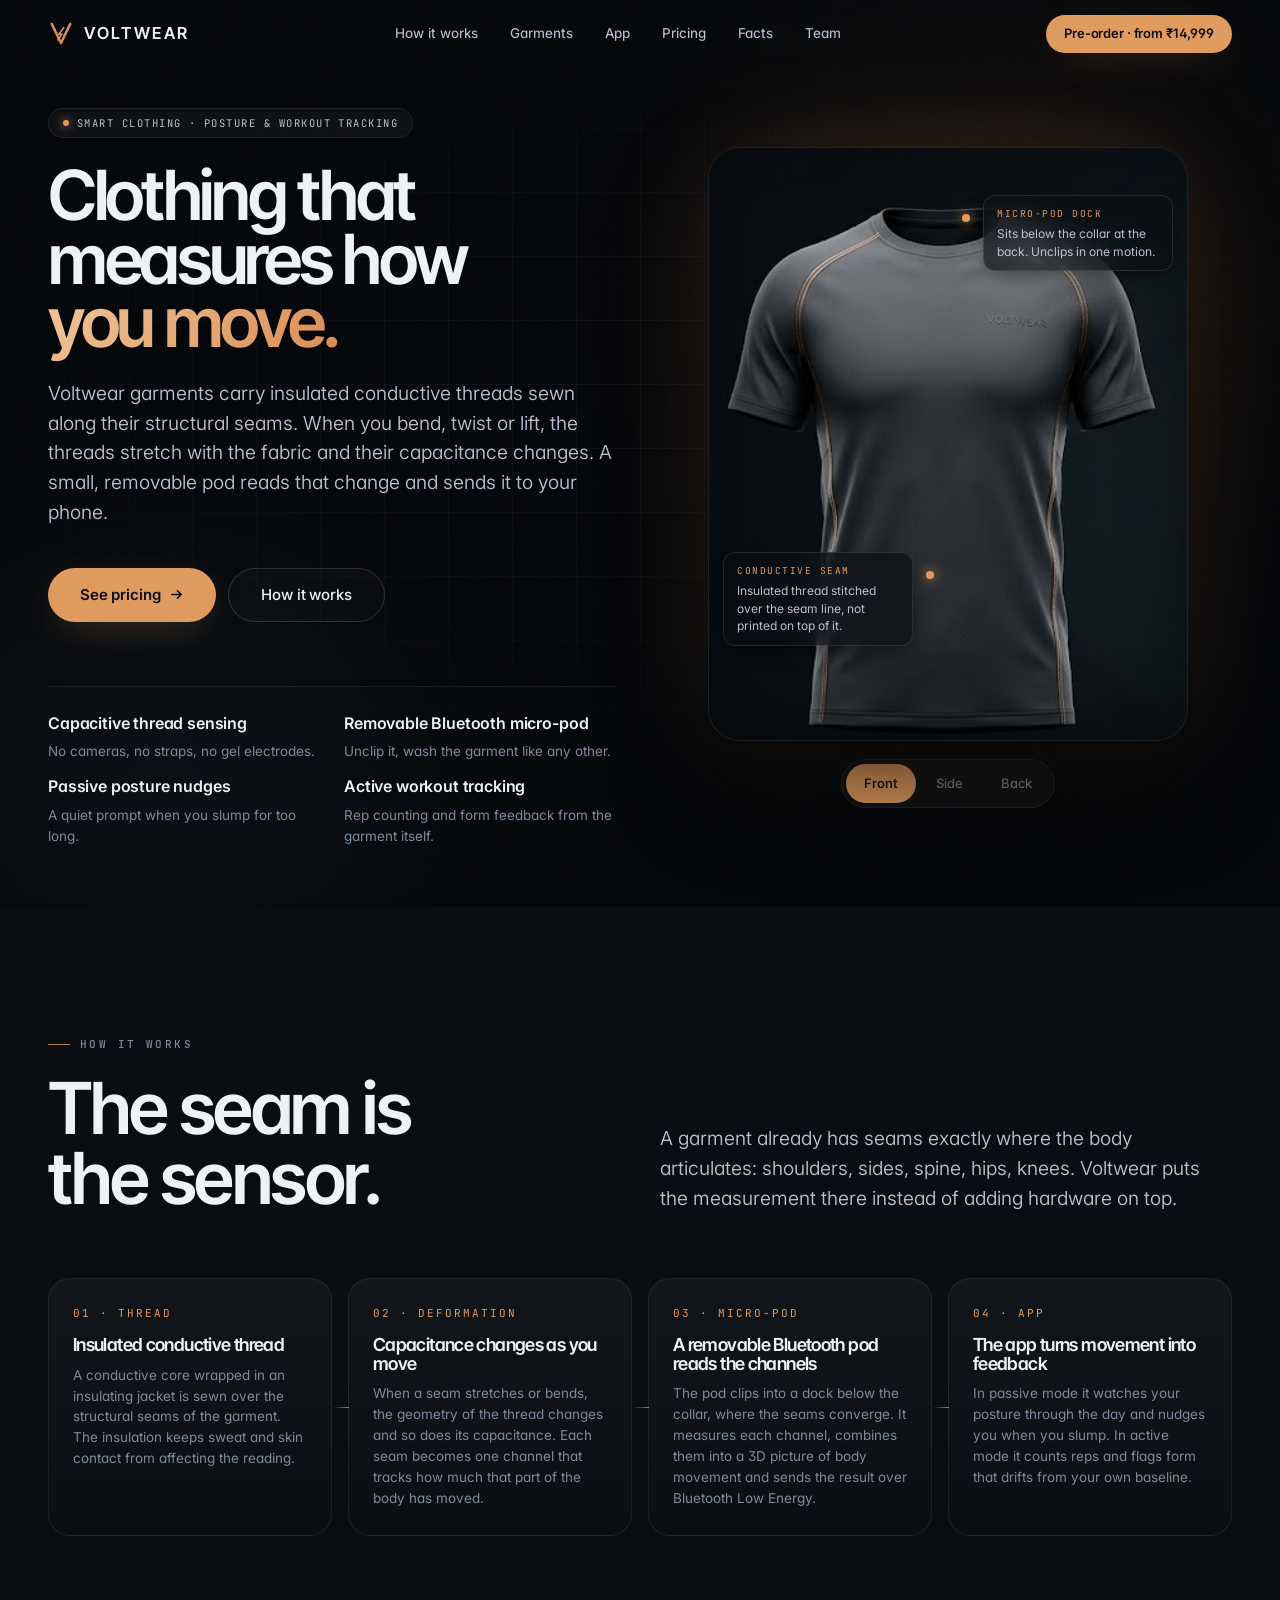
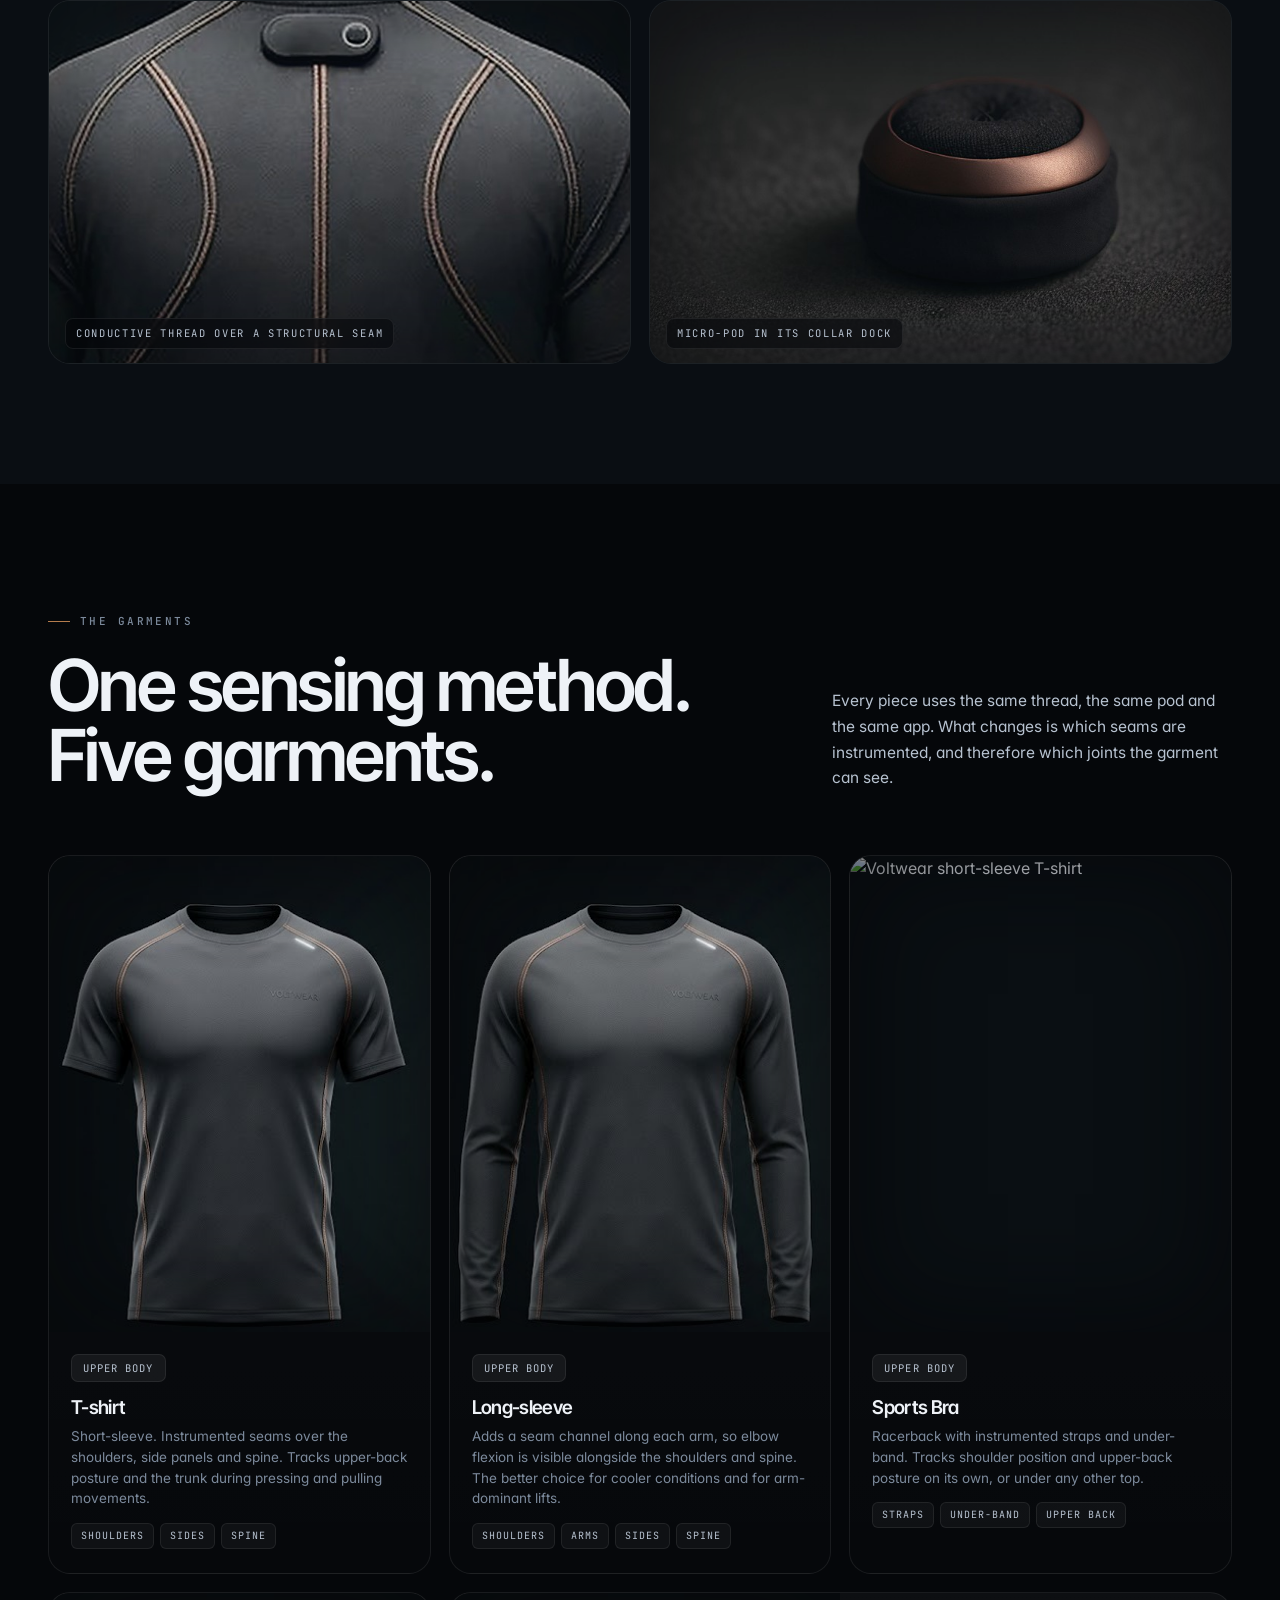
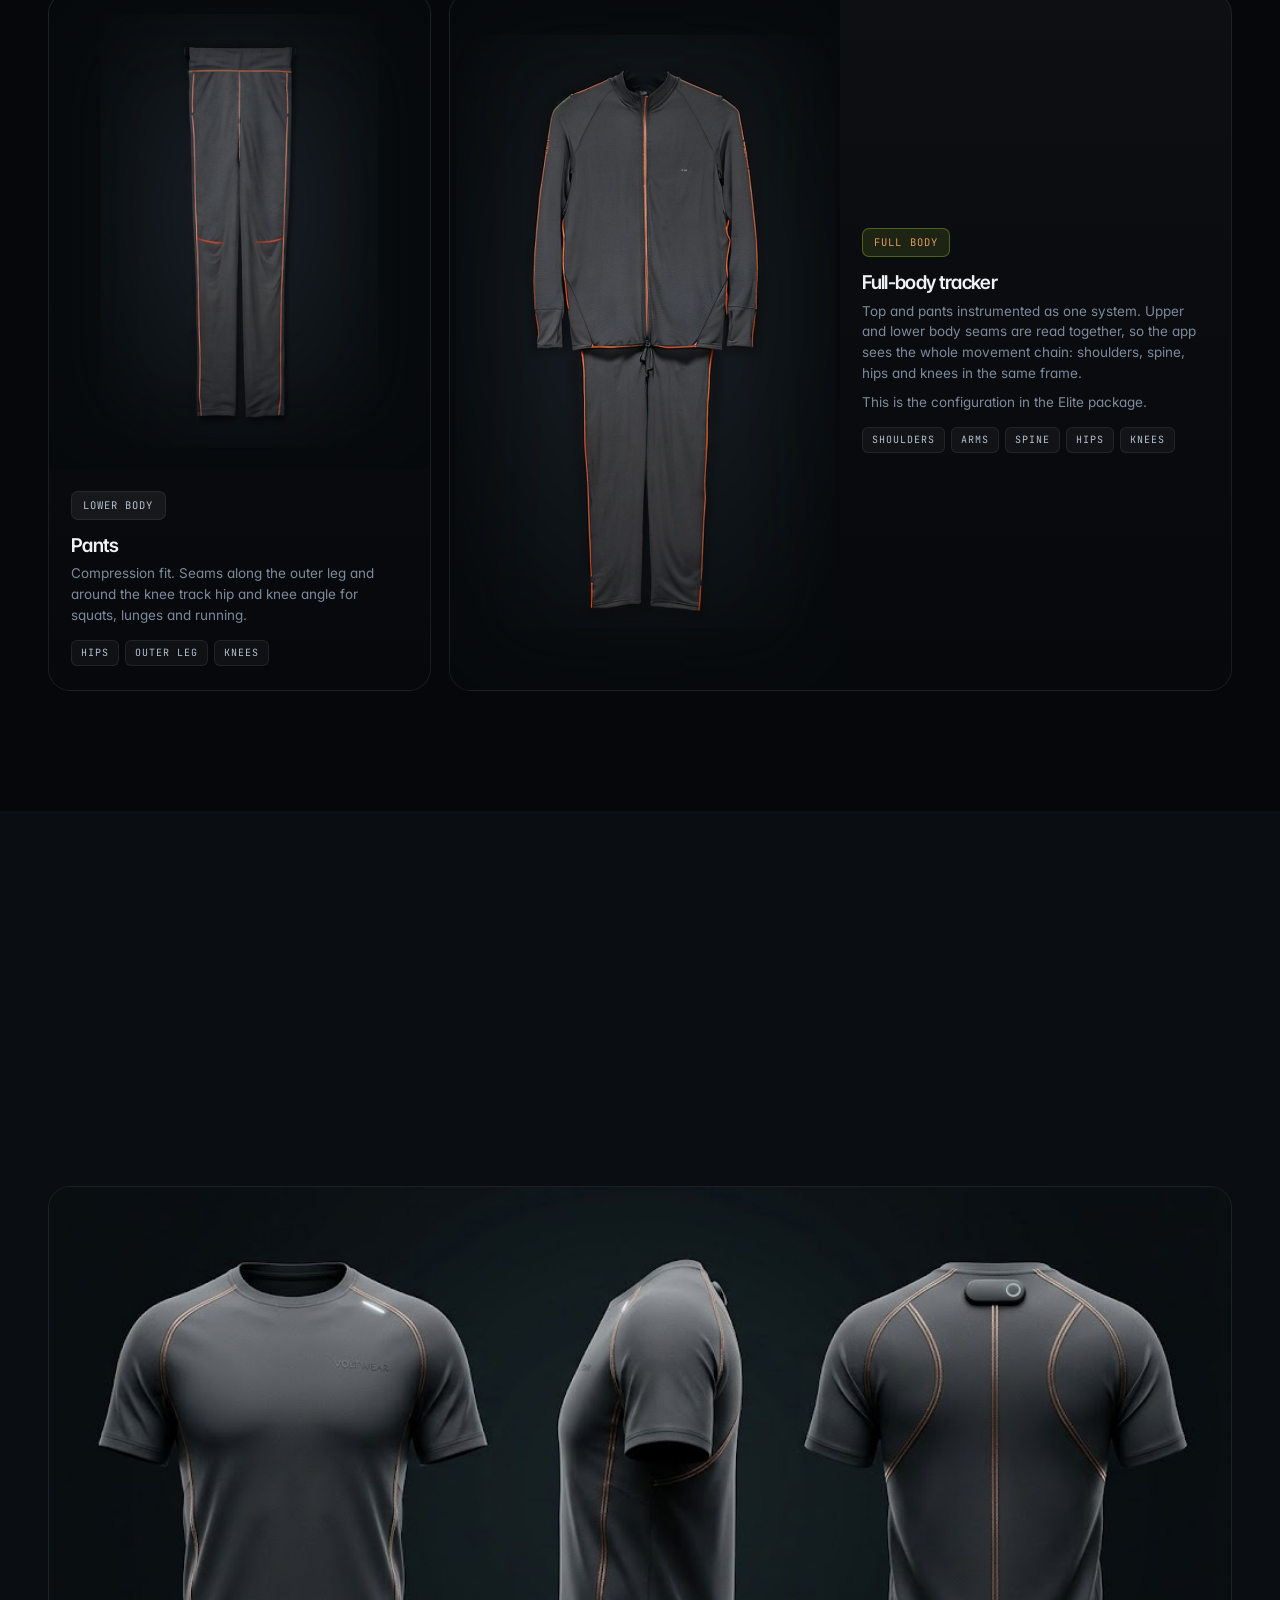
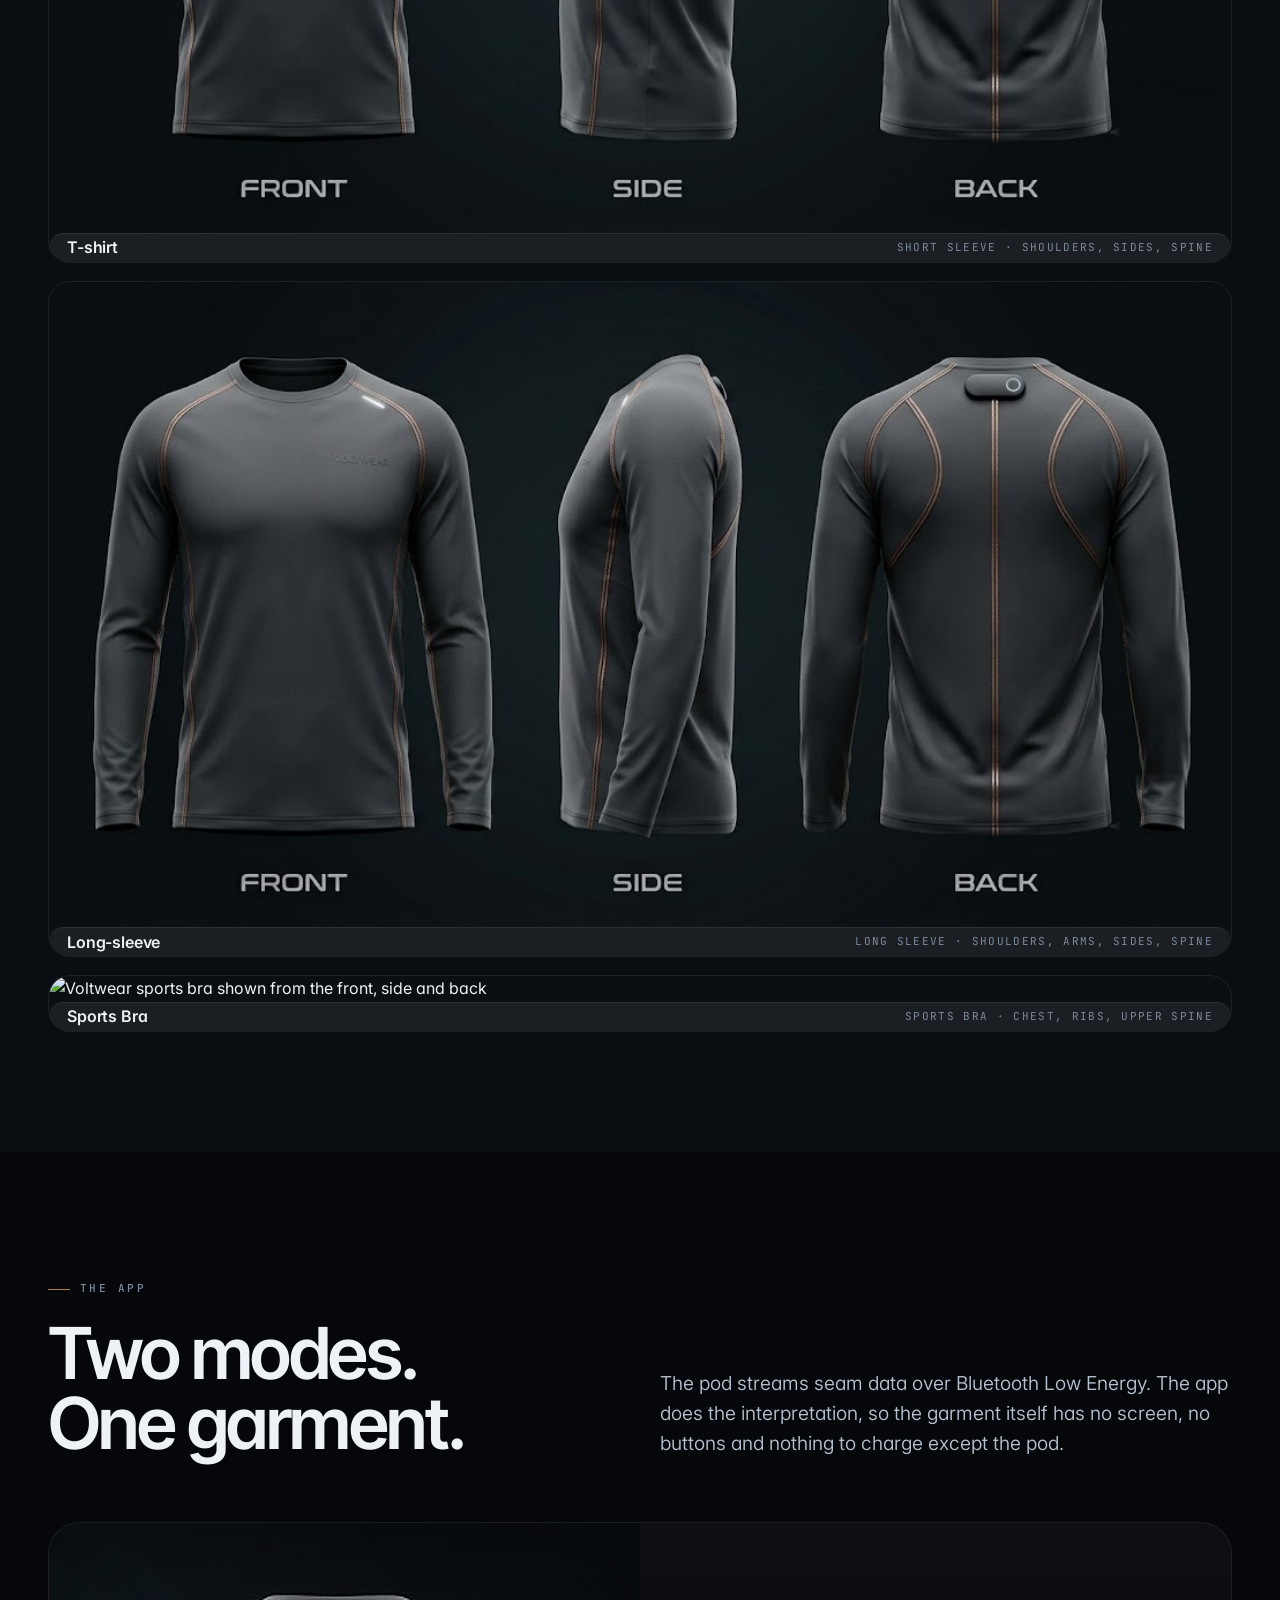
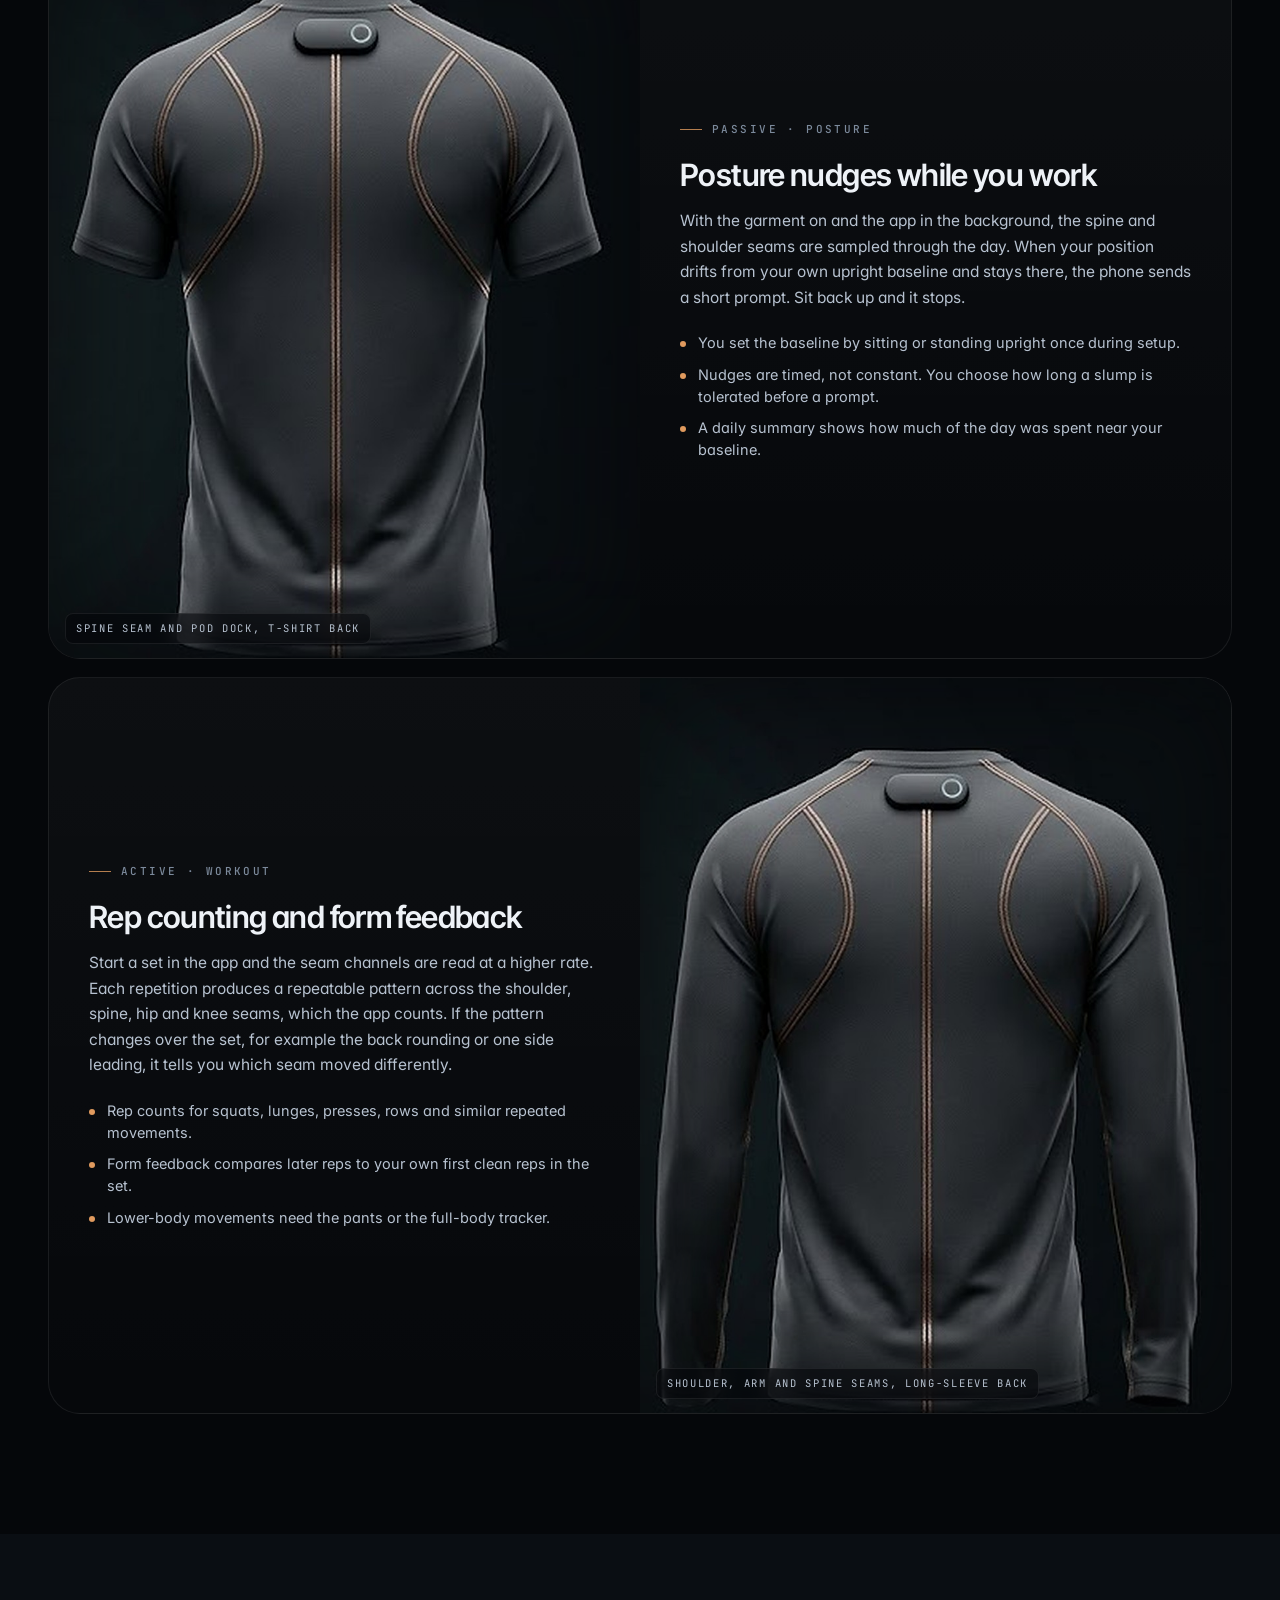
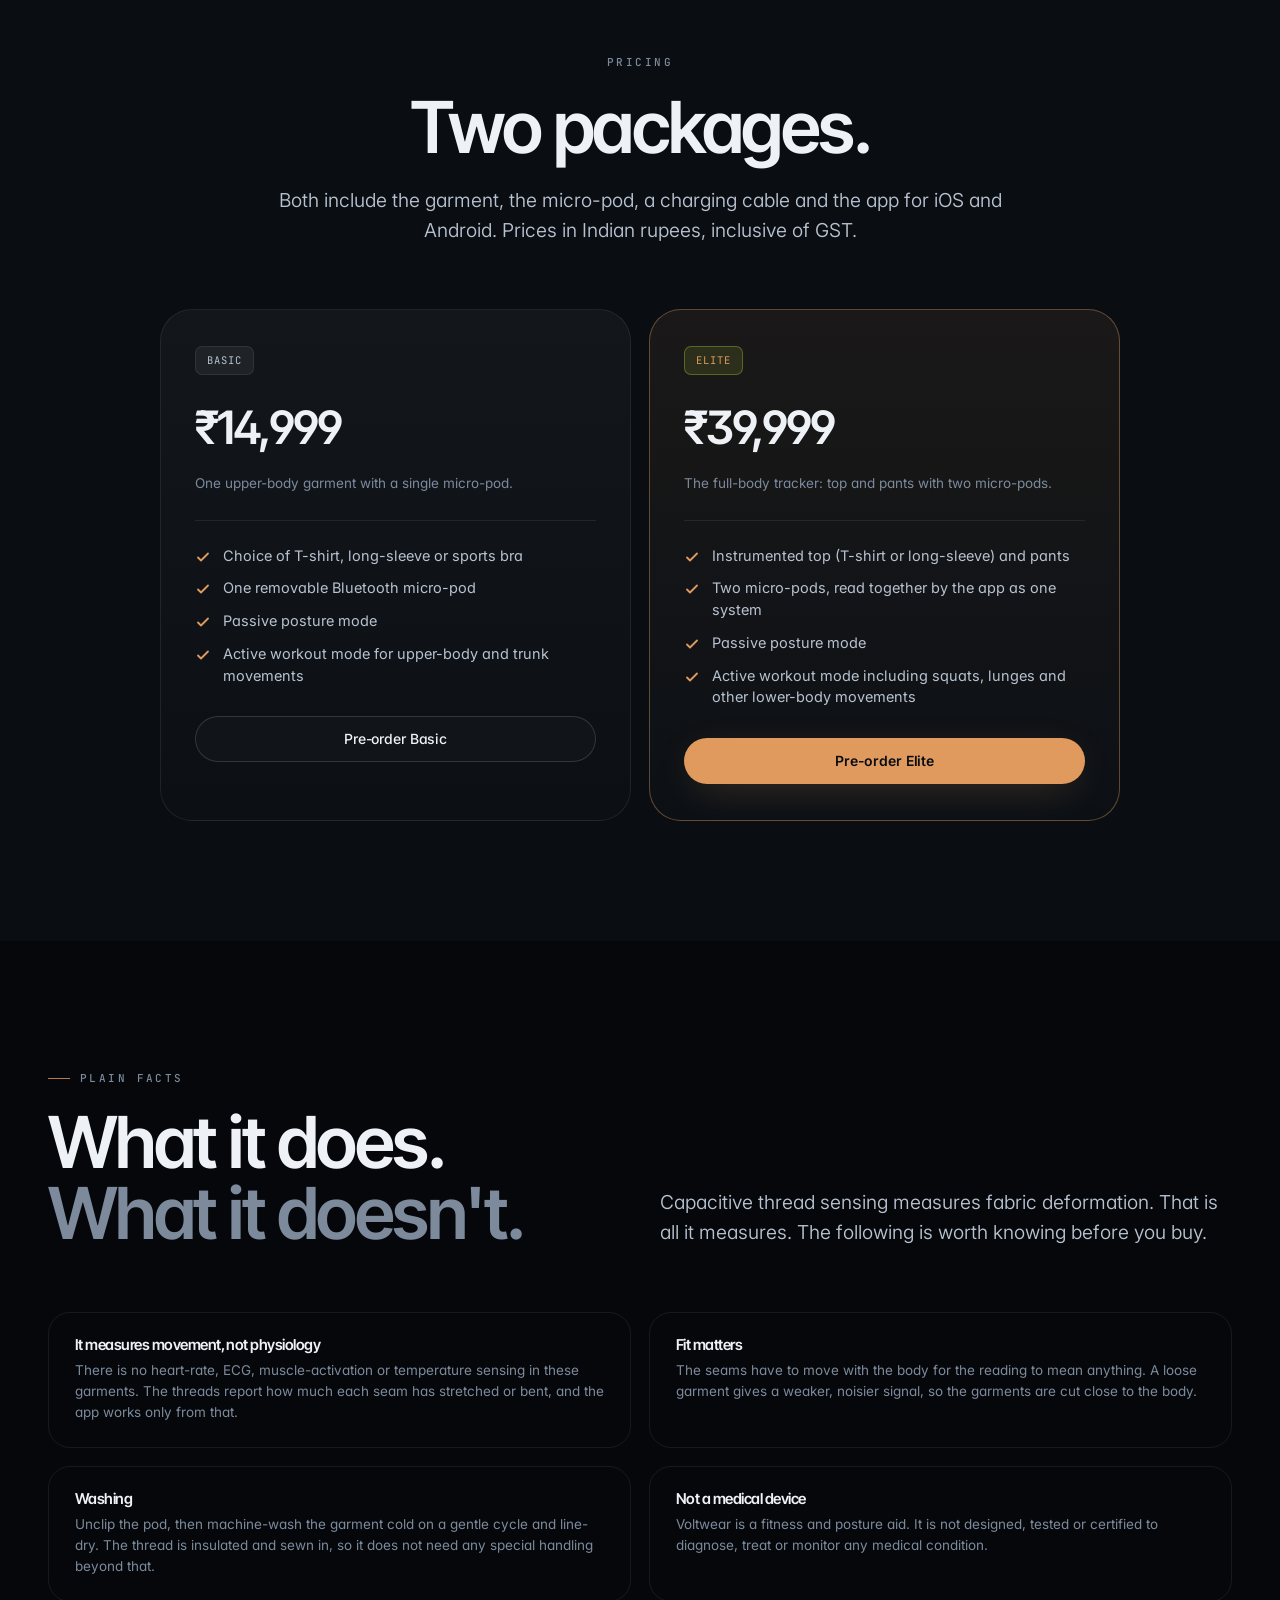
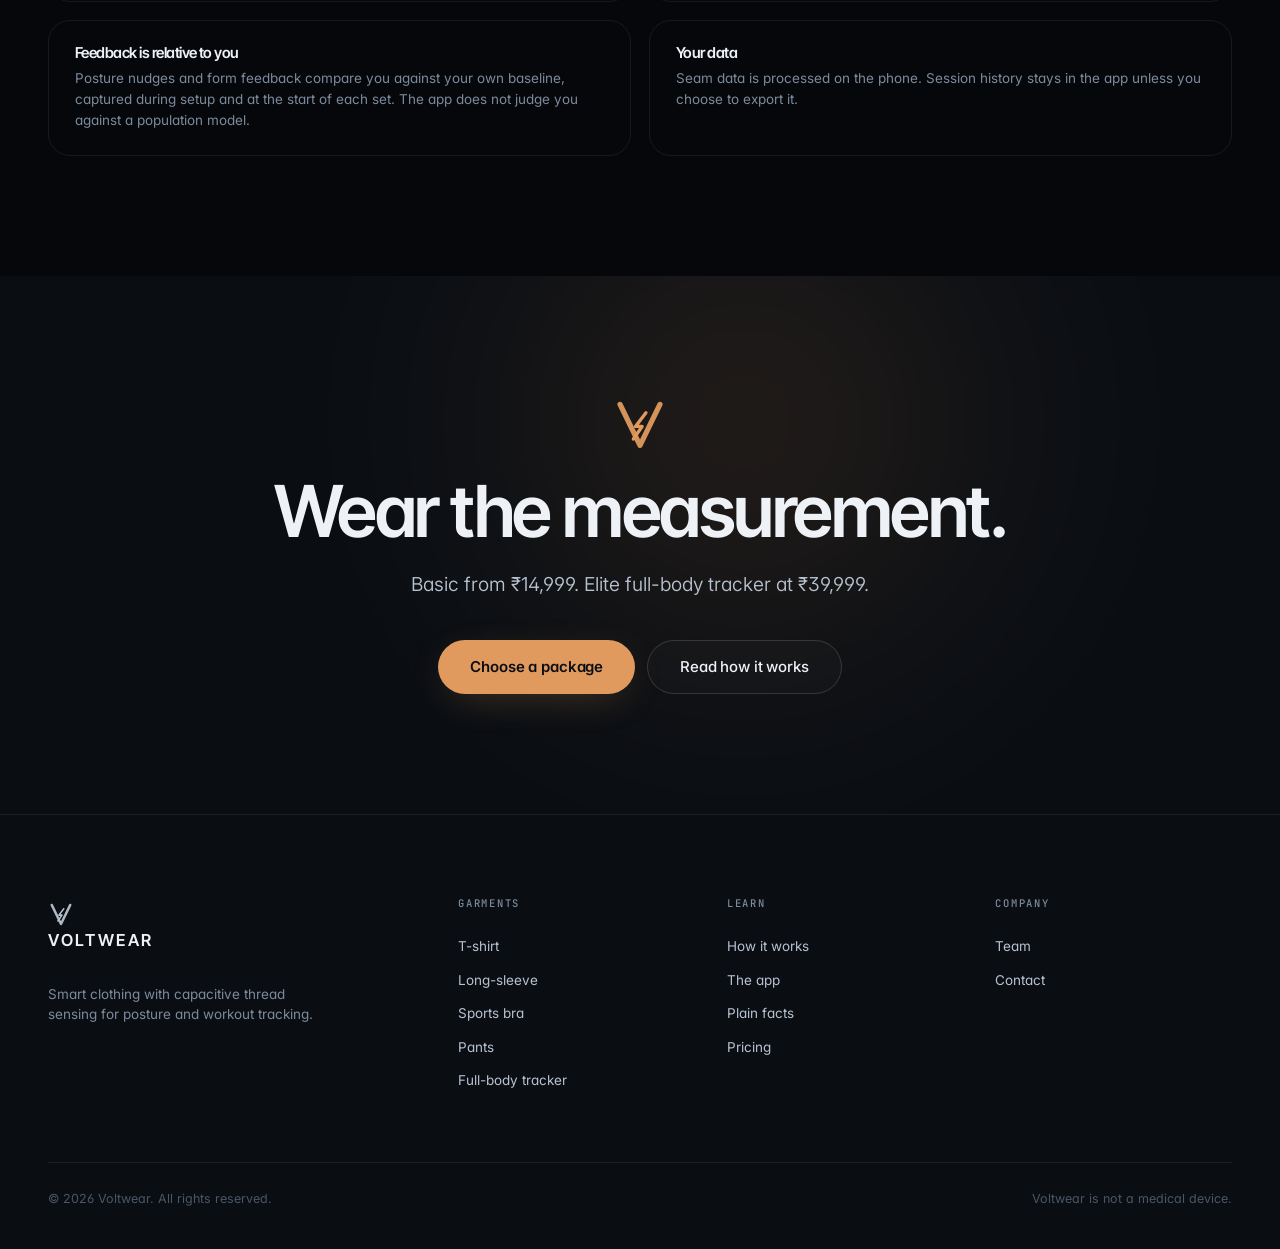
==== commit dbd562a4: "Update email addresses and product descriptions" ====
--- a/index.html
+++ b/index.html
@@ -11,6 +11,15 @@
 <link href="https://fonts.googleapis.com/css2?family=Inter+Tight:wght@400;500;600;700&family=Inter:wght@300;350;400;450;500;600&family=JetBrains+Mono:wght@400;500&display=swap" rel="stylesheet">
 <link rel="stylesheet" href="assets/css/core.css?v=7">
 <link rel="stylesheet" href="assets/css/landing.css?v=1">
+<!-- Google tag (gtag.js) -->
+<script async src="https://www.googletagmanager.com/gtag/js?id=G-XBXHCBQ2SL"></script>
+<script>
+  window.dataLayer = window.dataLayer || [];
+  function gtag(){dataLayer.push(arguments);}
+  gtag('js', new Date());
+
+  gtag('config', 'G-XBXHCBQ2SL');
+</script>
 </head>
 <body>
 
@@ -168,10 +177,10 @@
       </article>
 
       <article class="product rv rv-d2">
-        <div class="photo"><img src="assets/images/products/bra.jpg" alt="Voltwear sports bra"></div>
+        <div class="photo"><img src="assets/images/products/bra-front.jpg" data-alt="assets/images/products/bra-back.png" alt="Voltwear short-sleeve T-shirt"></div>
         <div class="info">
           <span class="tag">Upper body</span>
-          <h3 class="mt16">Sports bra</h3>
+          <h3 class="mt16">Sports Bra</h3>
           <p class="small mt8">Racerback with instrumented straps and under-band. Tracks shoulder position and upper-back posture on its own, or under any other top.</p>
           <div class="zones"><span>Straps</span><span>Under-band</span><span>Upper back</span></div>
         </div>
@@ -218,6 +227,10 @@
         <img src="assets/images/products/longsleeve-views.jpg" alt="Voltwear long-sleeve top shown from the front, side and back">
         <figcaption class="bar"><span class="h-xs">Long-sleeve</span><span class="micro">Long sleeve · shoulders, arms, sides, spine</span></figcaption>
       </figure>
+      <figure class="sheet rv rv-d2">
+        <img src="assets/images/products/bra-views.png" alt="Voltwear sports bra shown from the front, side and back">
+        <figcaption class="bar"><span class="h-xs">Sports Bra</span><span class="micro">Sports bra · chest, ribs, upper spine</span></figcaption>
+</figure>
     </div>
   </div>
 </section>
@@ -282,7 +295,7 @@
           <li><svg width="16" height="16" viewBox="0 0 16 16" fill="none"><path d="M3 8.5l3 3 7-7" stroke="#E09A5E" stroke-width="1.8" stroke-linecap="round" stroke-linejoin="round"/></svg>Passive posture mode</li>
           <li><svg width="16" height="16" viewBox="0 0 16 16" fill="none"><path d="M3 8.5l3 3 7-7" stroke="#E09A5E" stroke-width="1.8" stroke-linecap="round" stroke-linejoin="round"/></svg>Active workout mode for upper-body and trunk movements</li>
         </ul>
-        <a href="mailto:hello@voltwear.in?subject=Pre-order%20Basic" class="btn btn-ghost">Pre-order Basic</a>
+        <a href="mailto:voltwearsports@gmail.com?subject=Pre-order%20Basic" class="btn btn-ghost">Pre-order Basic</a>
       </div>
 
       <div class="plan elite rv rv-d1">
@@ -295,7 +308,7 @@
           <li><svg width="16" height="16" viewBox="0 0 16 16" fill="none"><path d="M3 8.5l3 3 7-7" stroke="#E09A5E" stroke-width="1.8" stroke-linecap="round" stroke-linejoin="round"/></svg>Passive posture mode</li>
           <li><svg width="16" height="16" viewBox="0 0 16 16" fill="none"><path d="M3 8.5l3 3 7-7" stroke="#E09A5E" stroke-width="1.8" stroke-linecap="round" stroke-linejoin="round"/></svg>Active workout mode including squats, lunges and other lower-body movements</li>
         </ul>
-        <a href="mailto:hello@voltwear.in?subject=Pre-order%20Elite" class="btn btn-volt">Pre-order Elite</a>
+        <a href="mailto:voltwearsports@gmail.com?subject=Pre-order%20Elite" class="btn btn-volt">Pre-order Elite</a>
       </div>
     </div>
   </div>
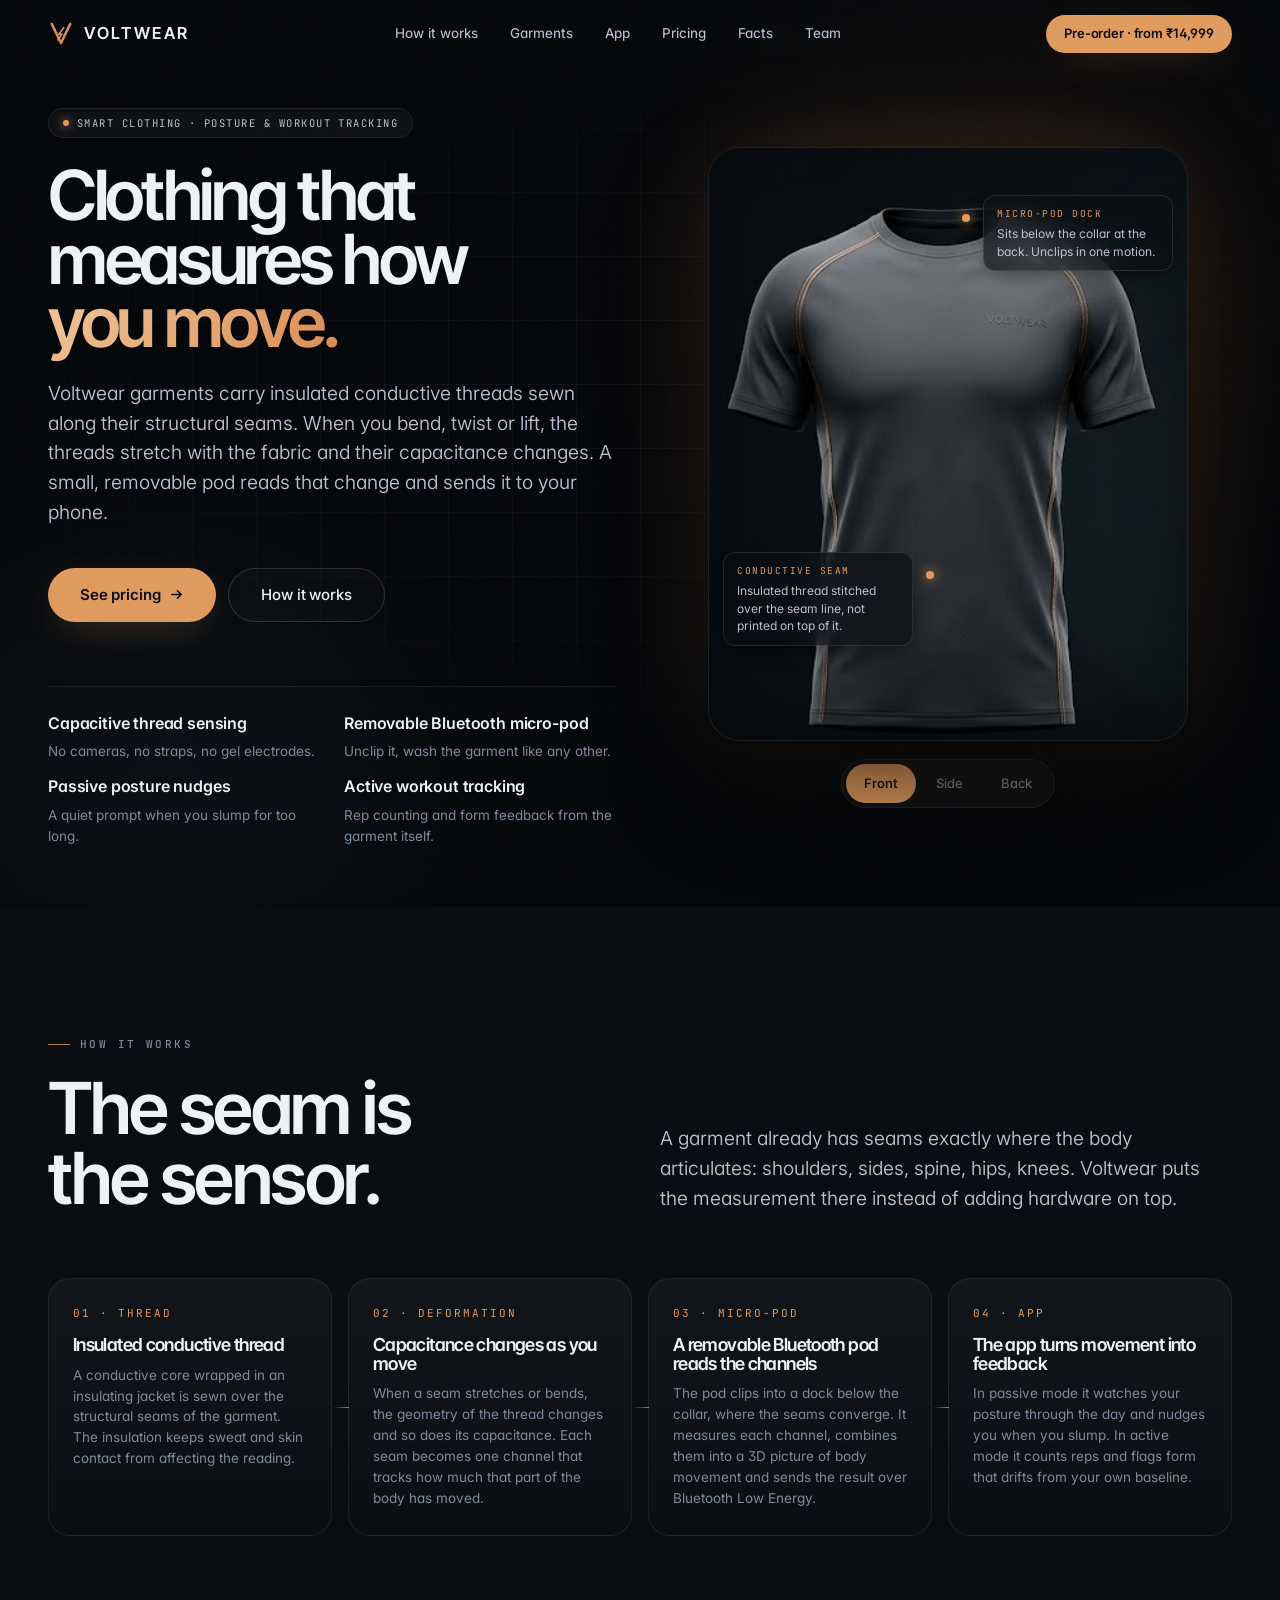
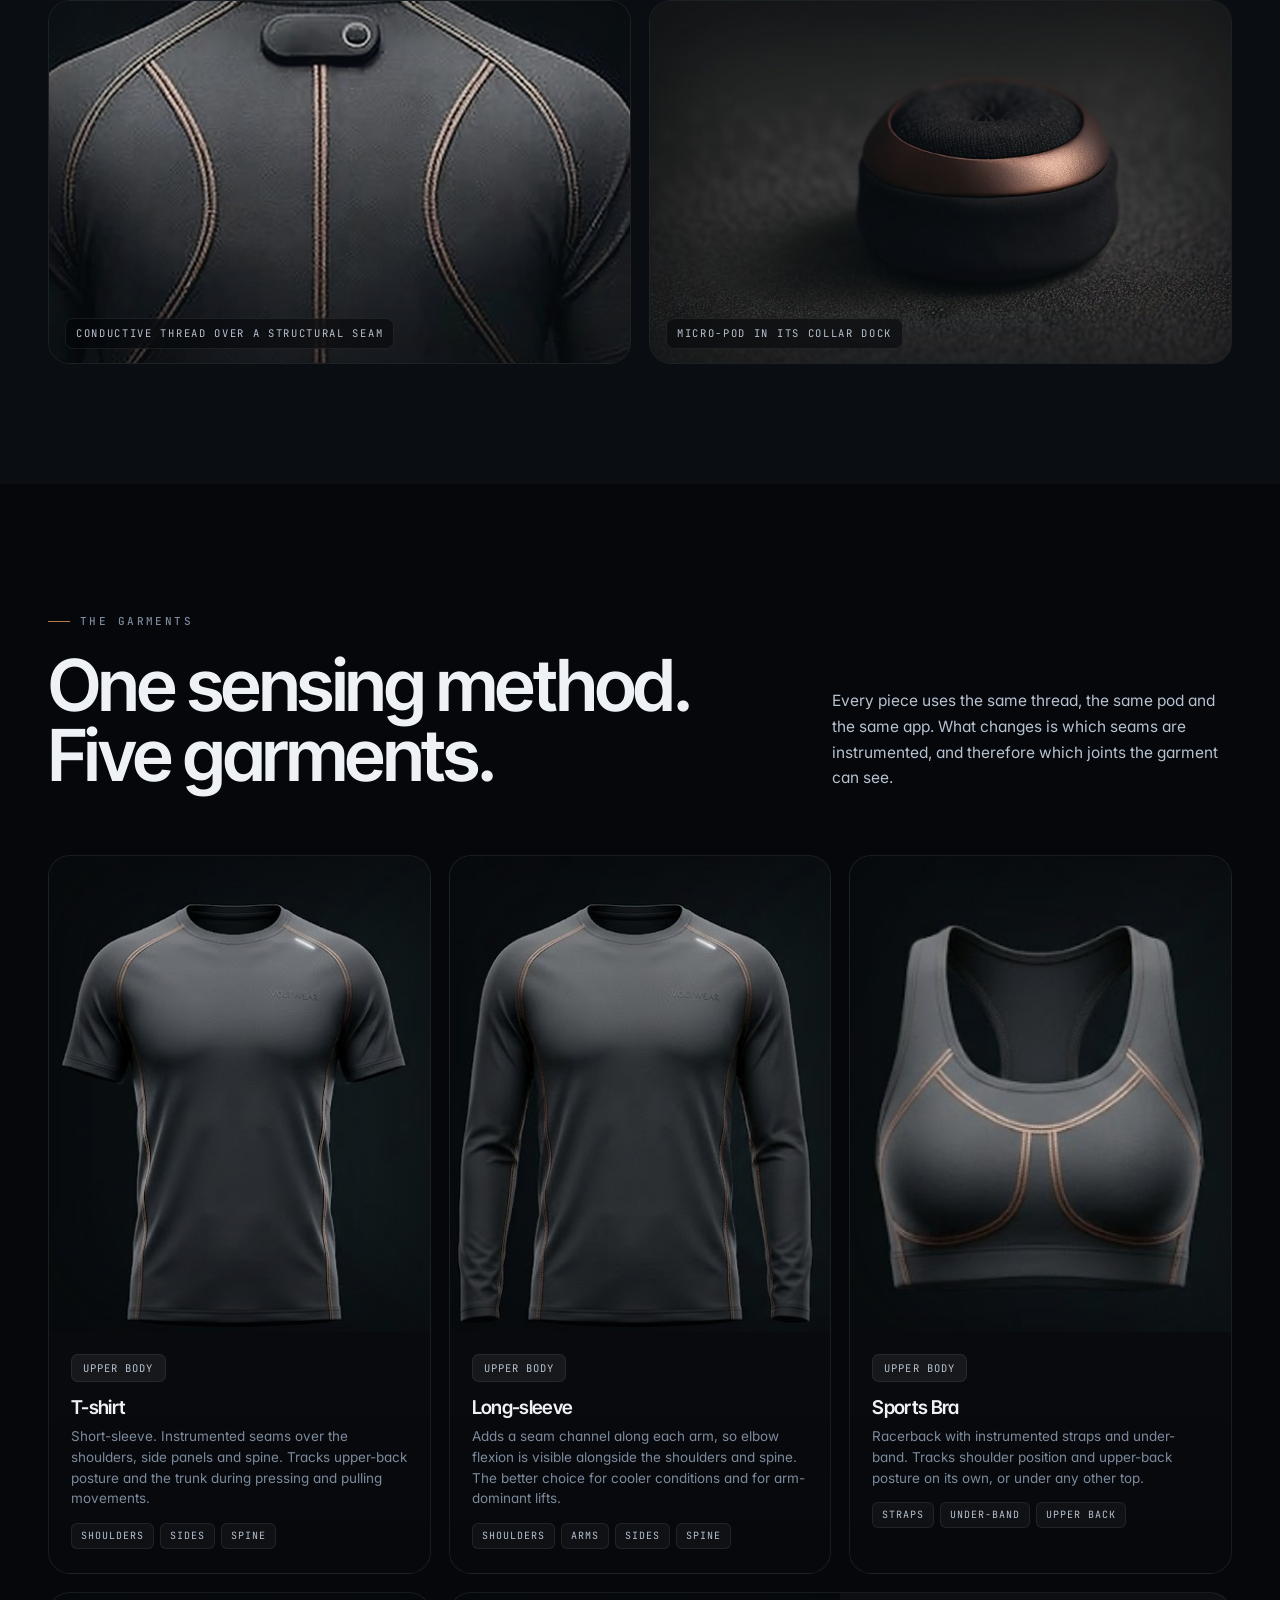
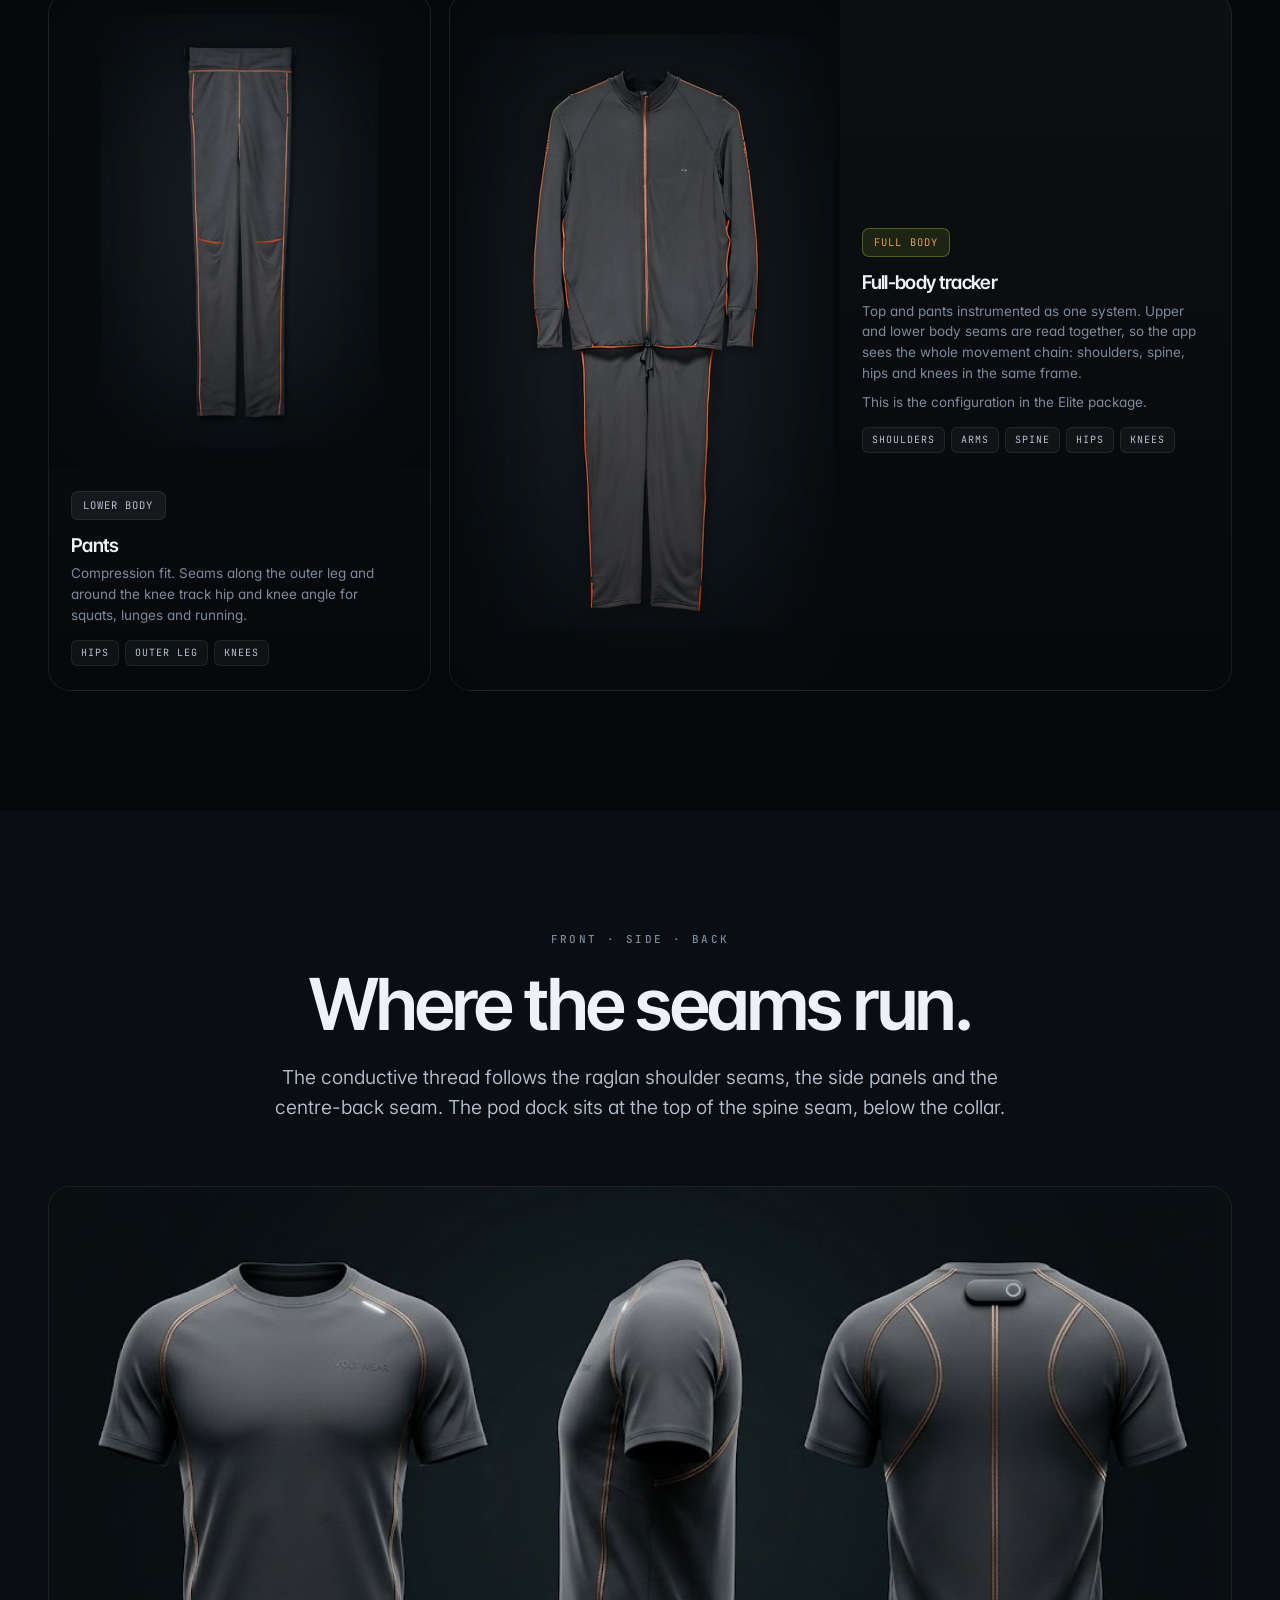
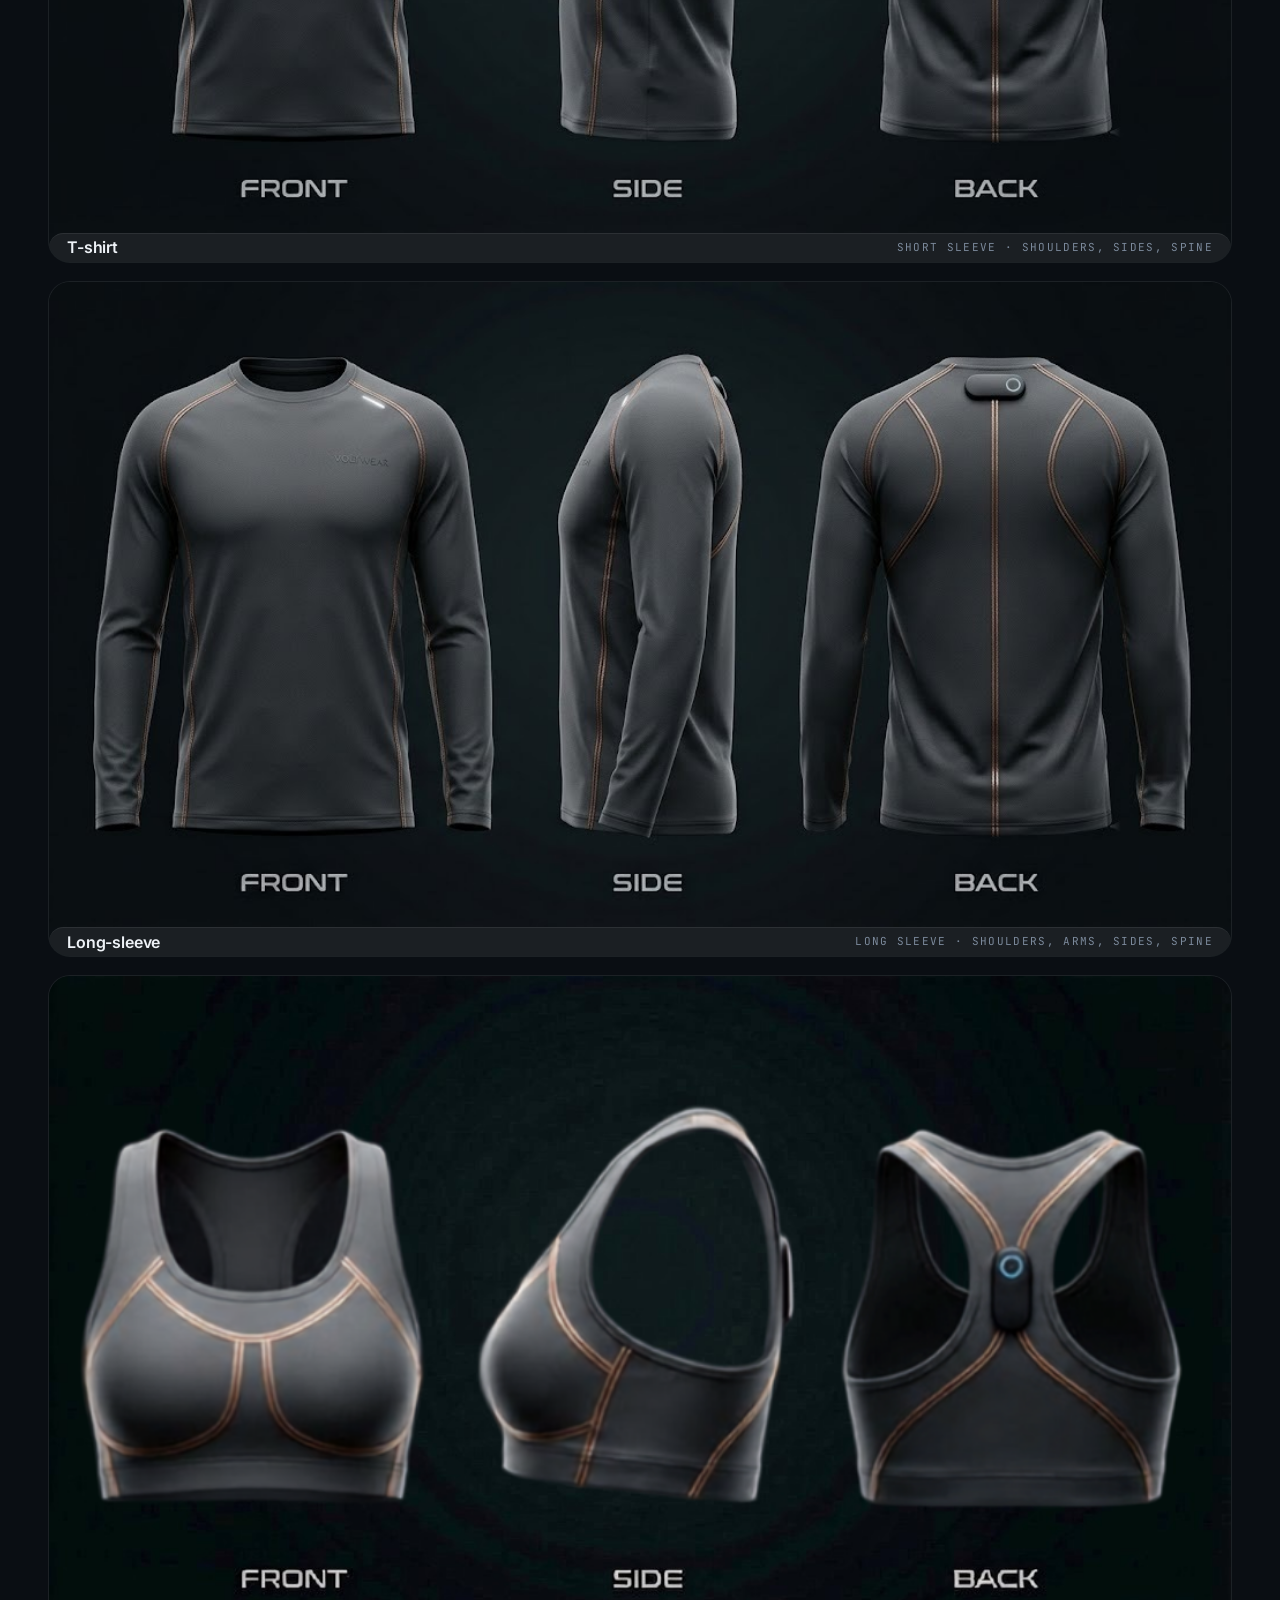
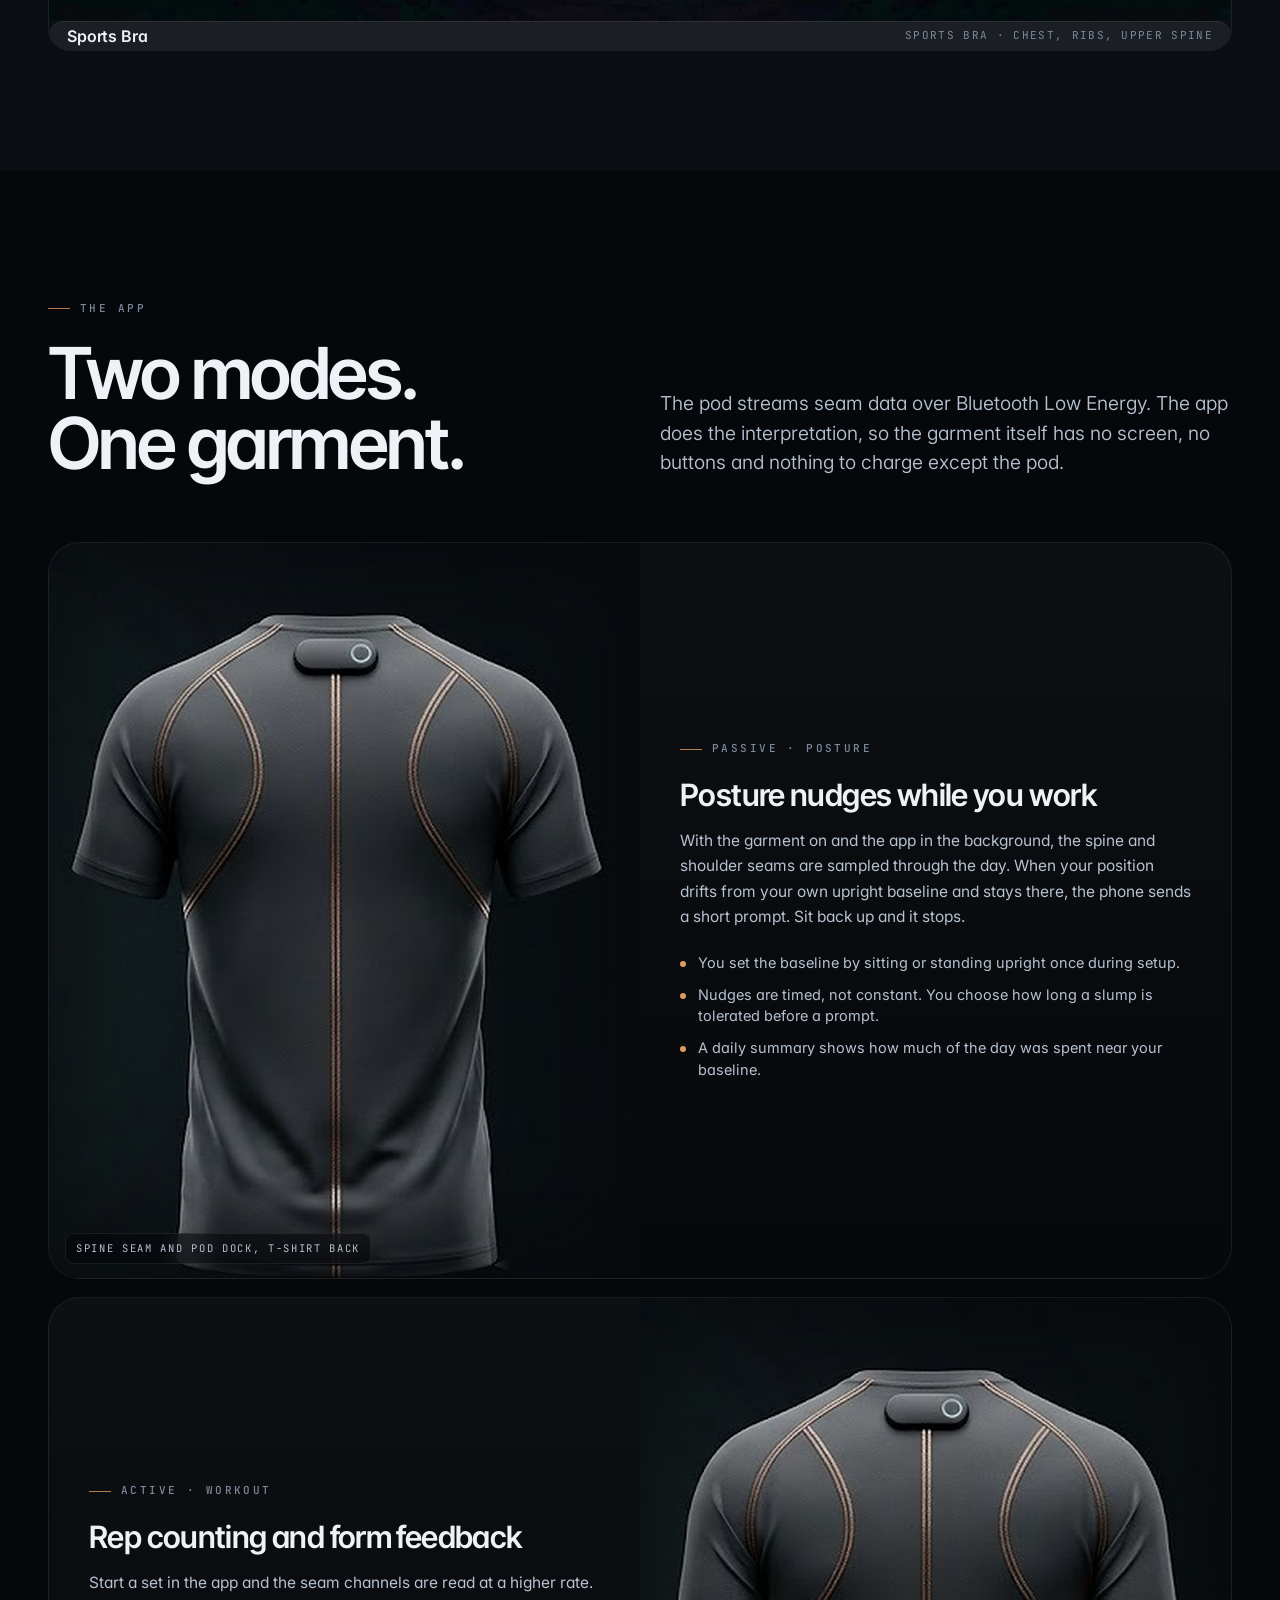
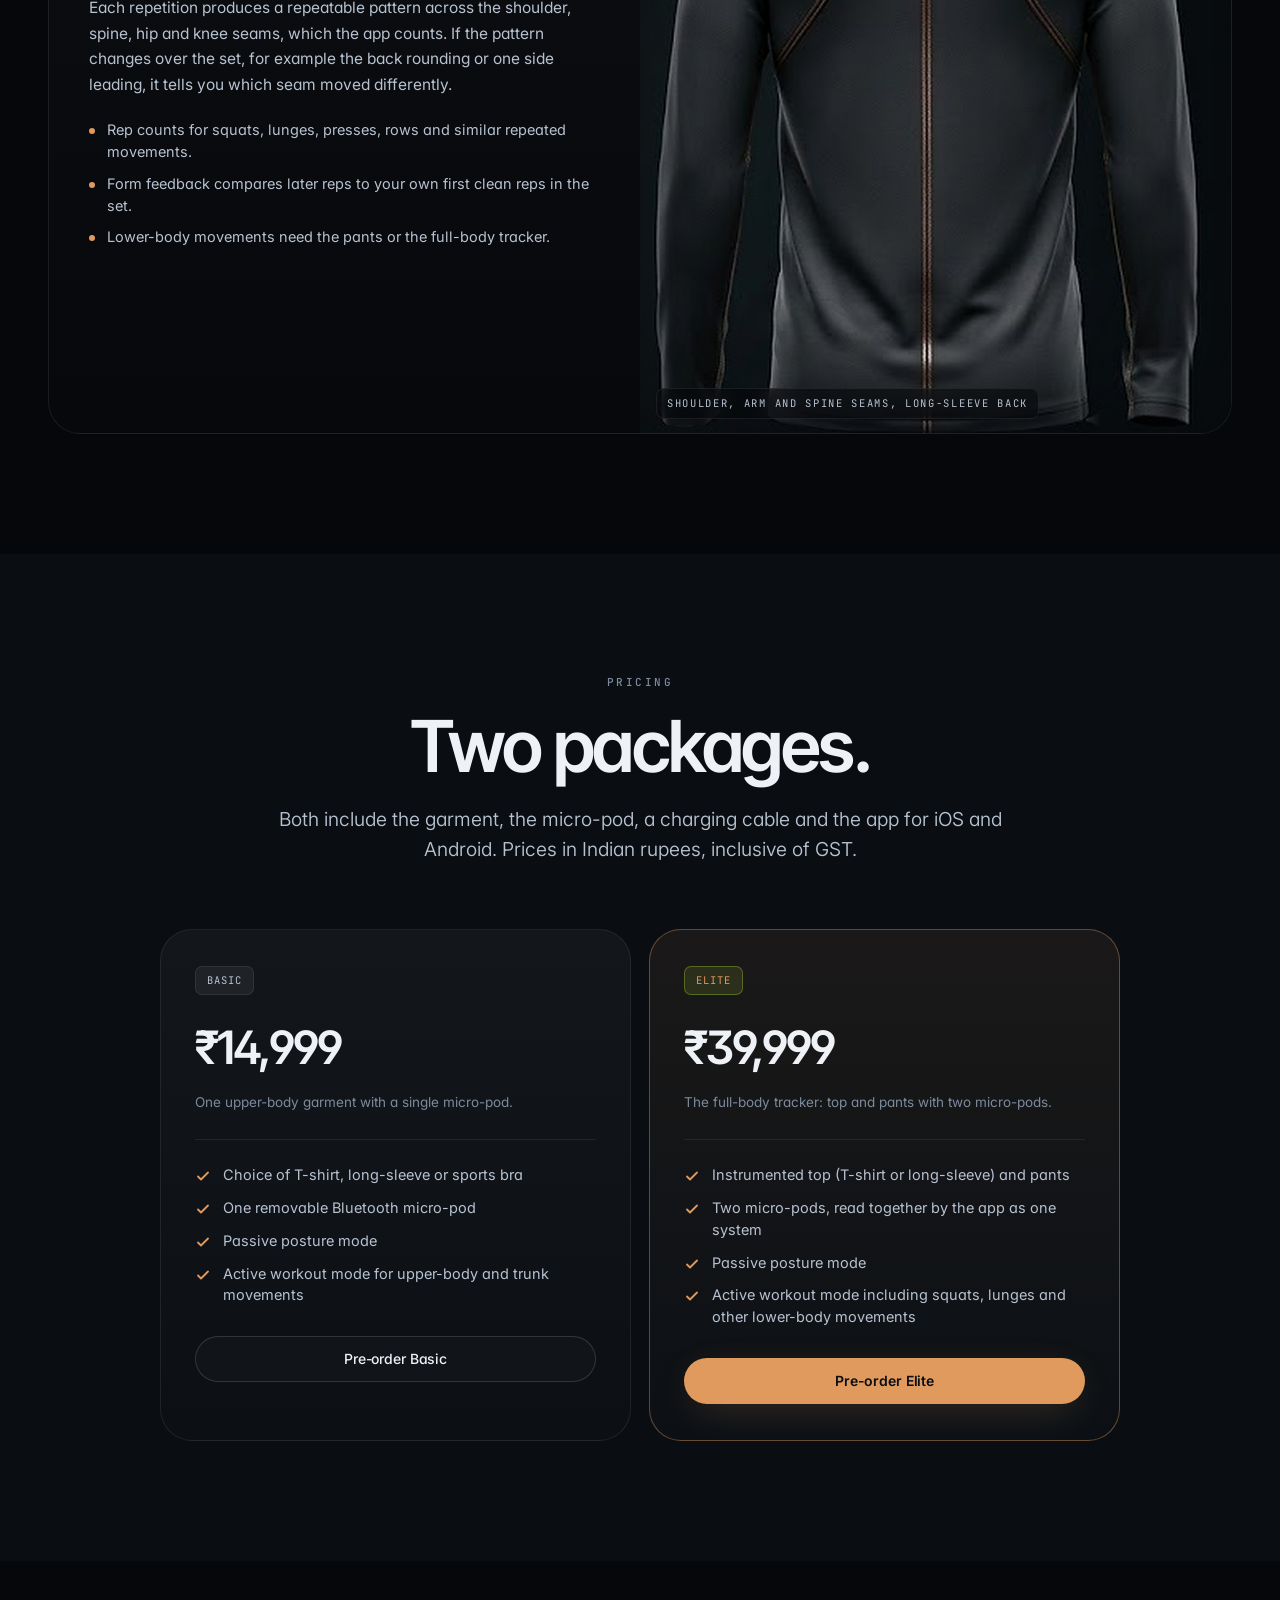
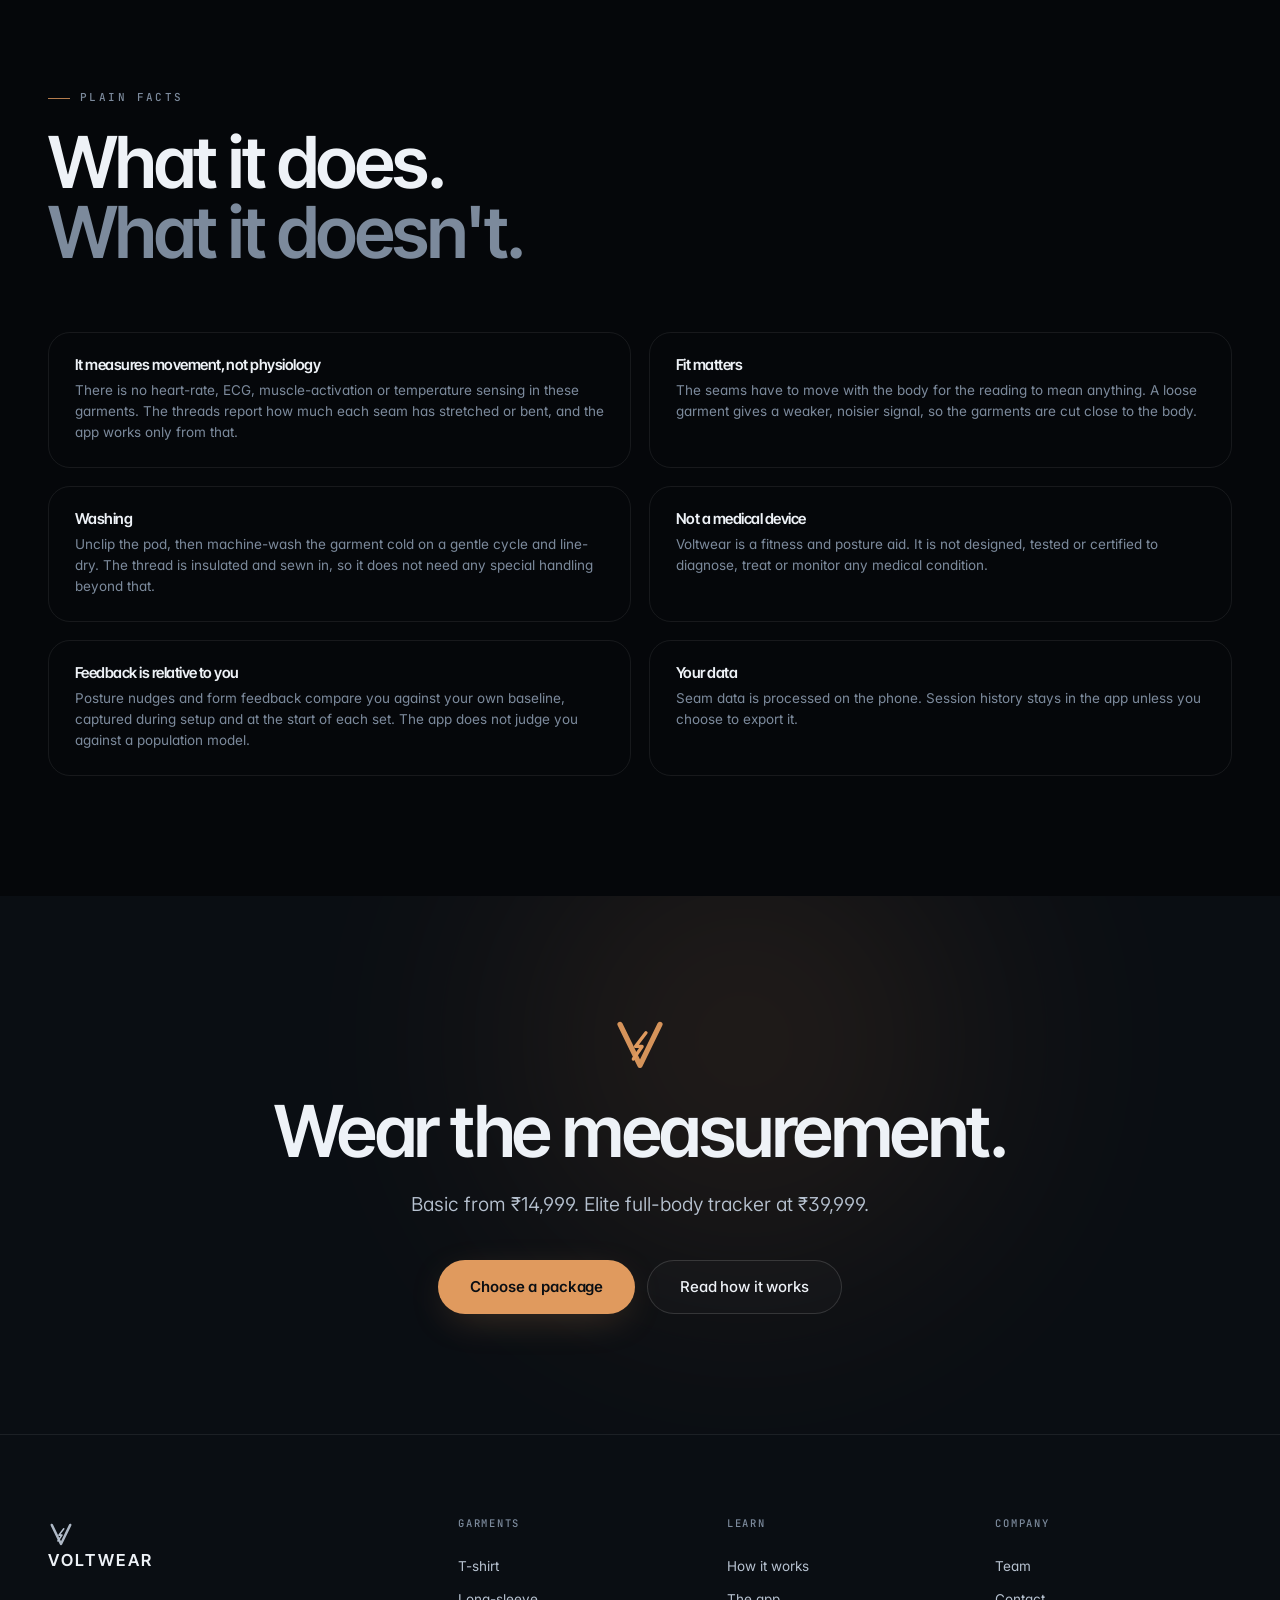
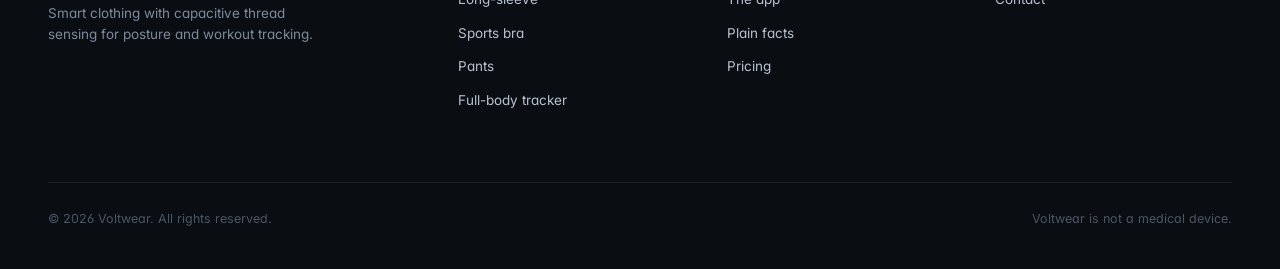
==== commit 556b4d77: "Update Google Analytics tracking ID" ====
--- a/index.html
+++ b/index.html
@@ -18,7 +18,7 @@
   function gtag(){dataLayer.push(arguments);}
   gtag('js', new Date());
 
-  gtag('config', 'G-XBXHCBQ2SL');
+  gtag('config', 'G-Z0QBXFW22V');
 </script>
 </head>
 <body>
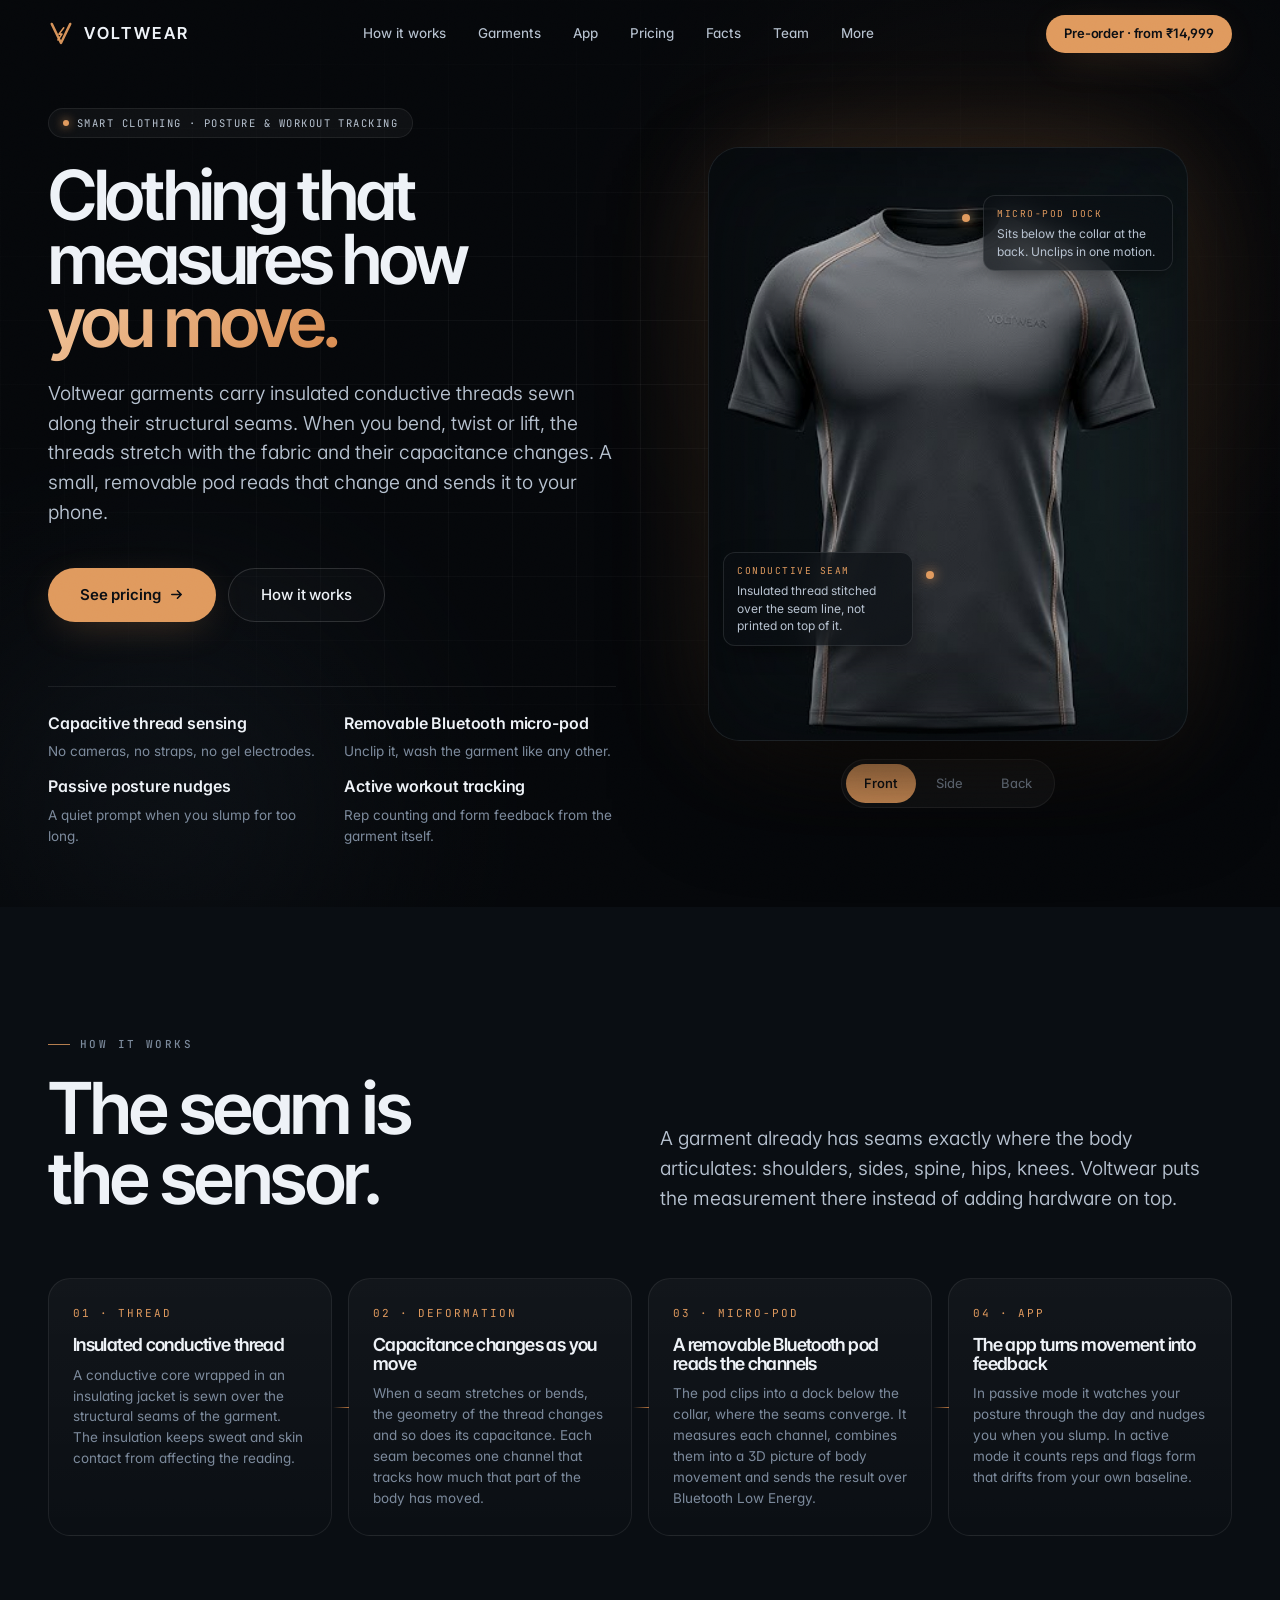
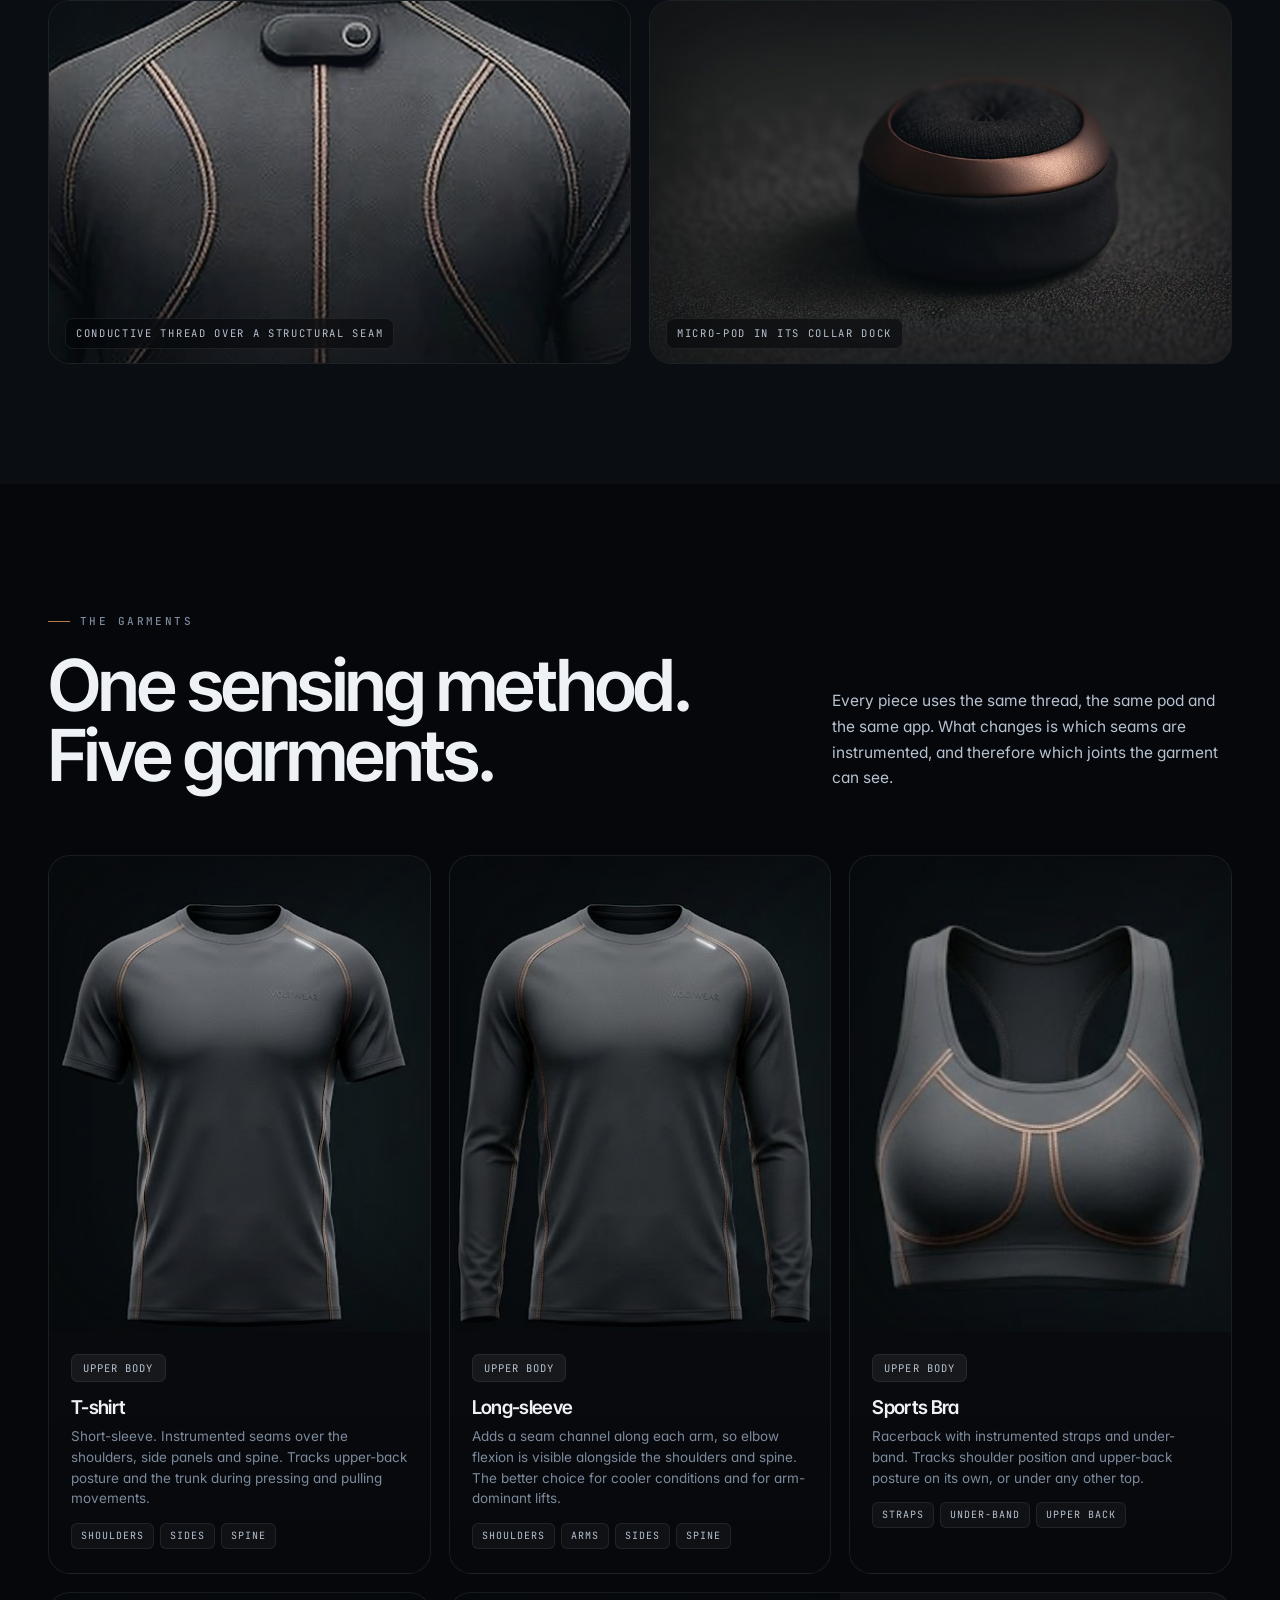
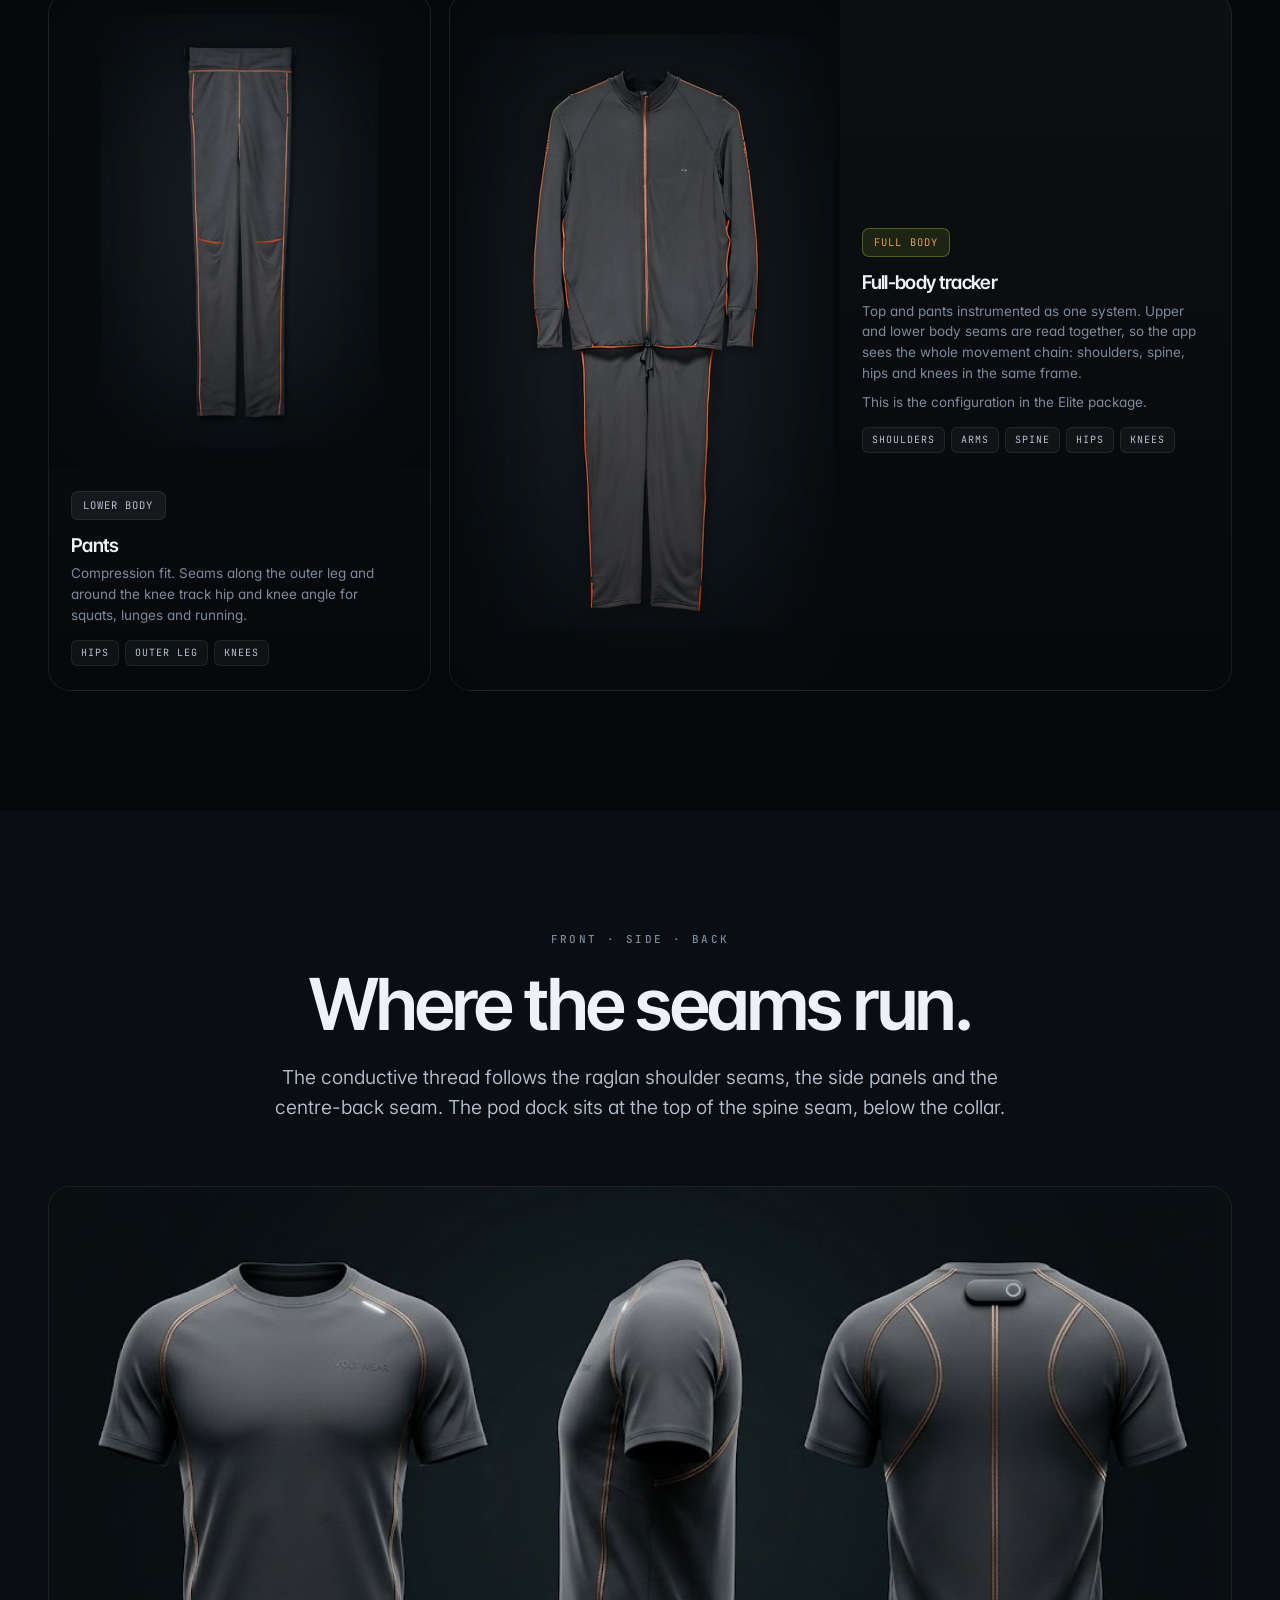
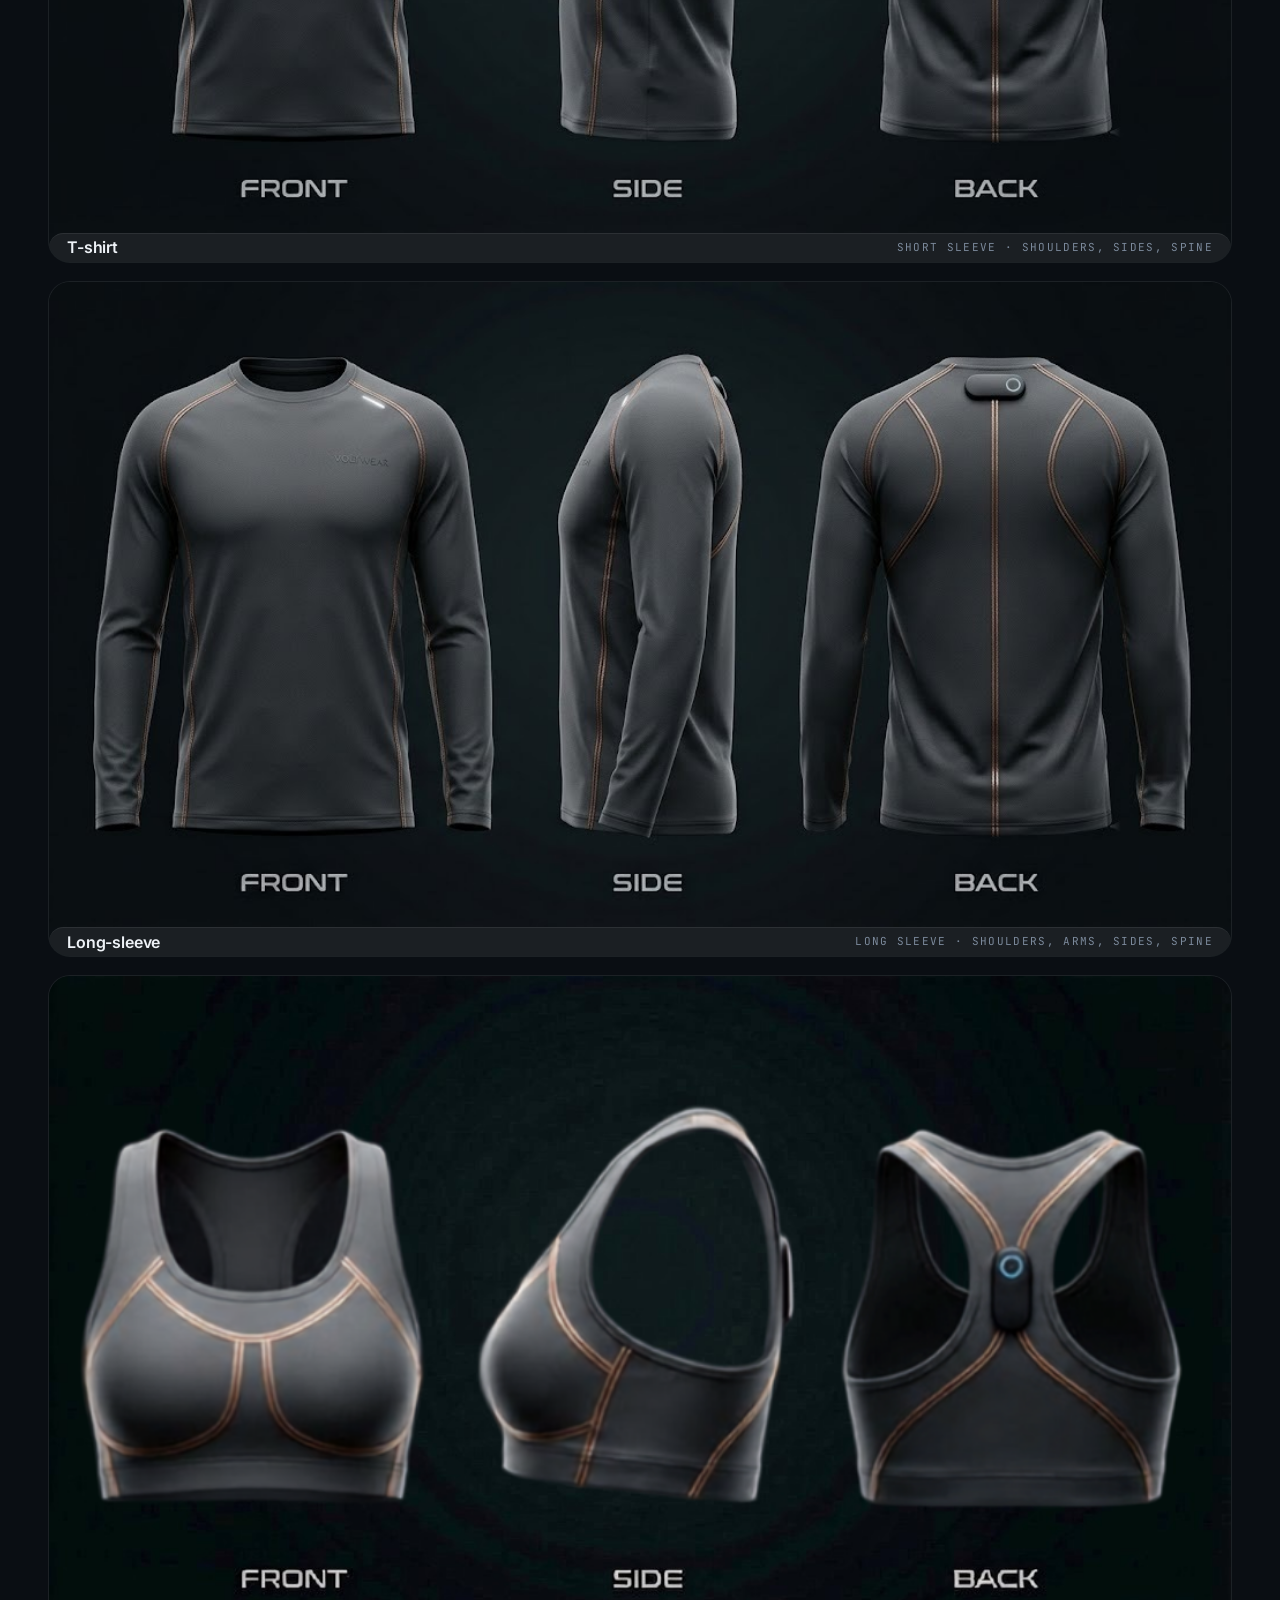
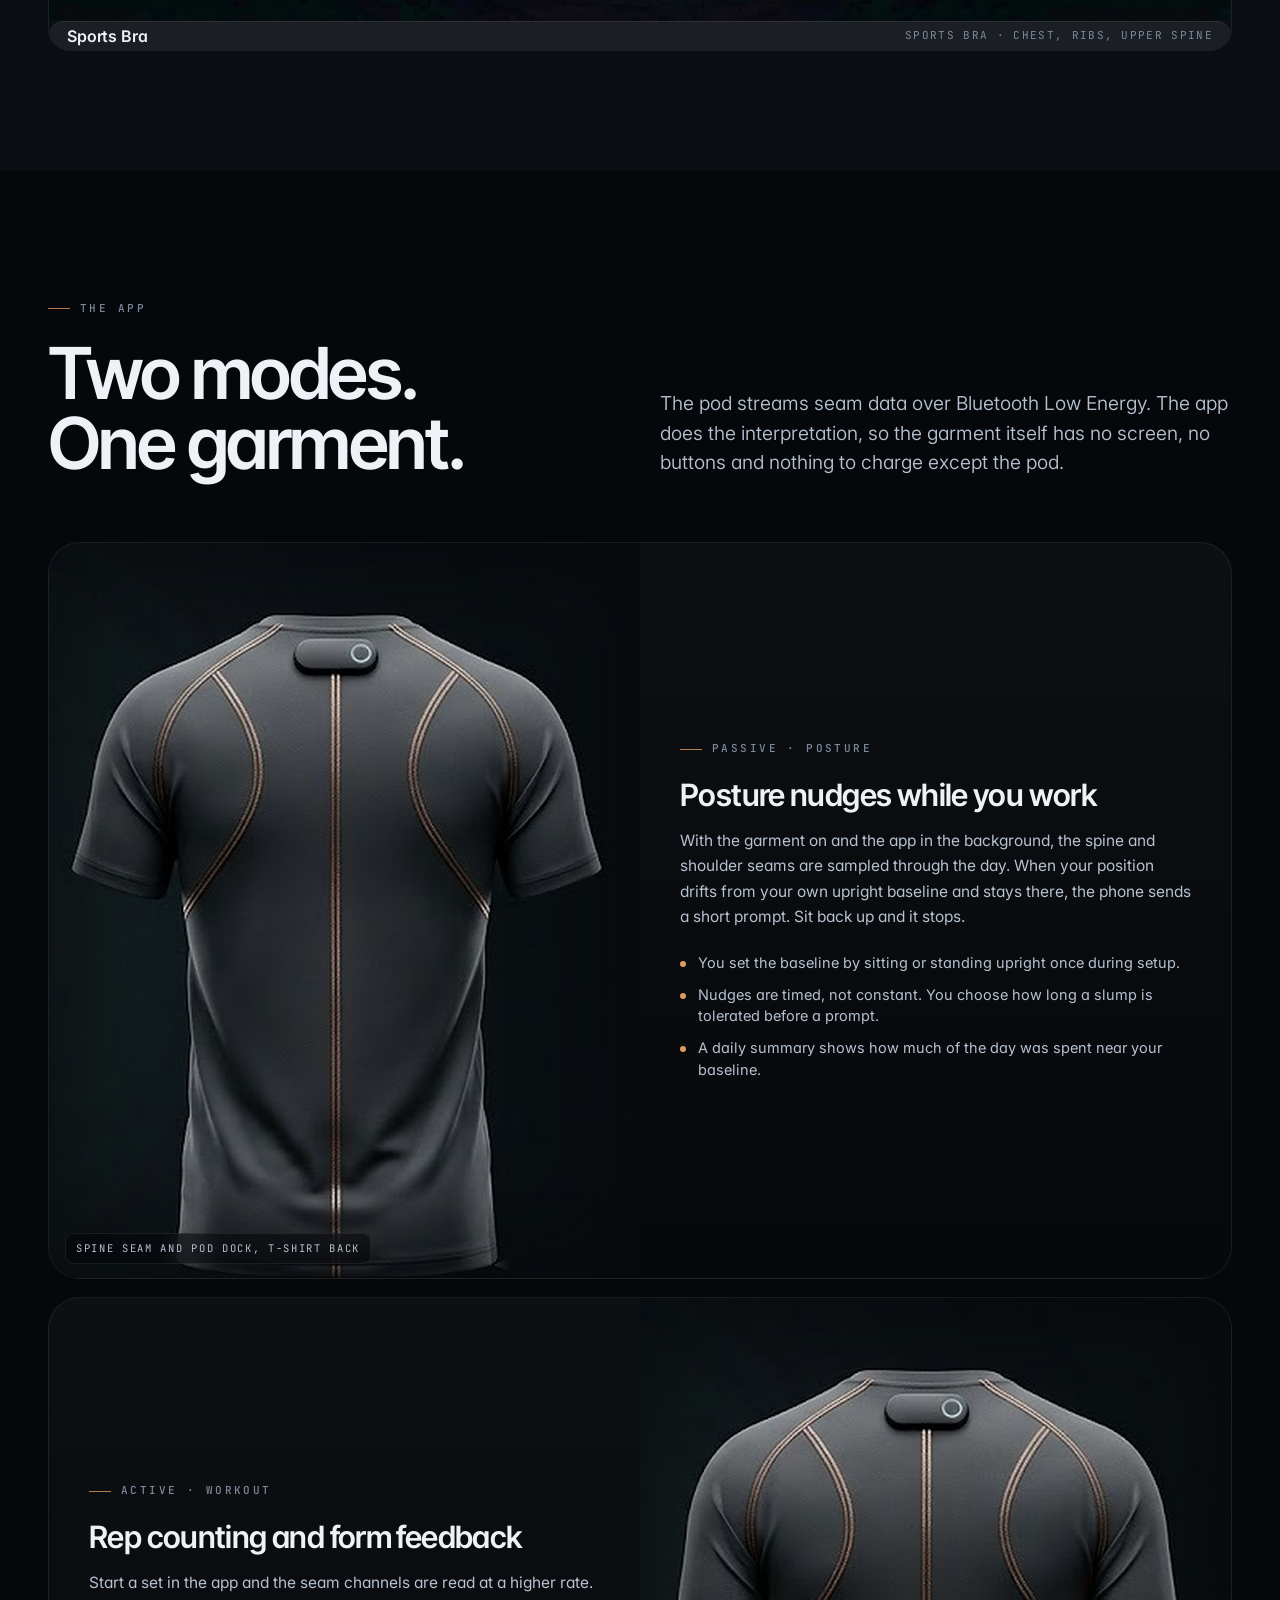
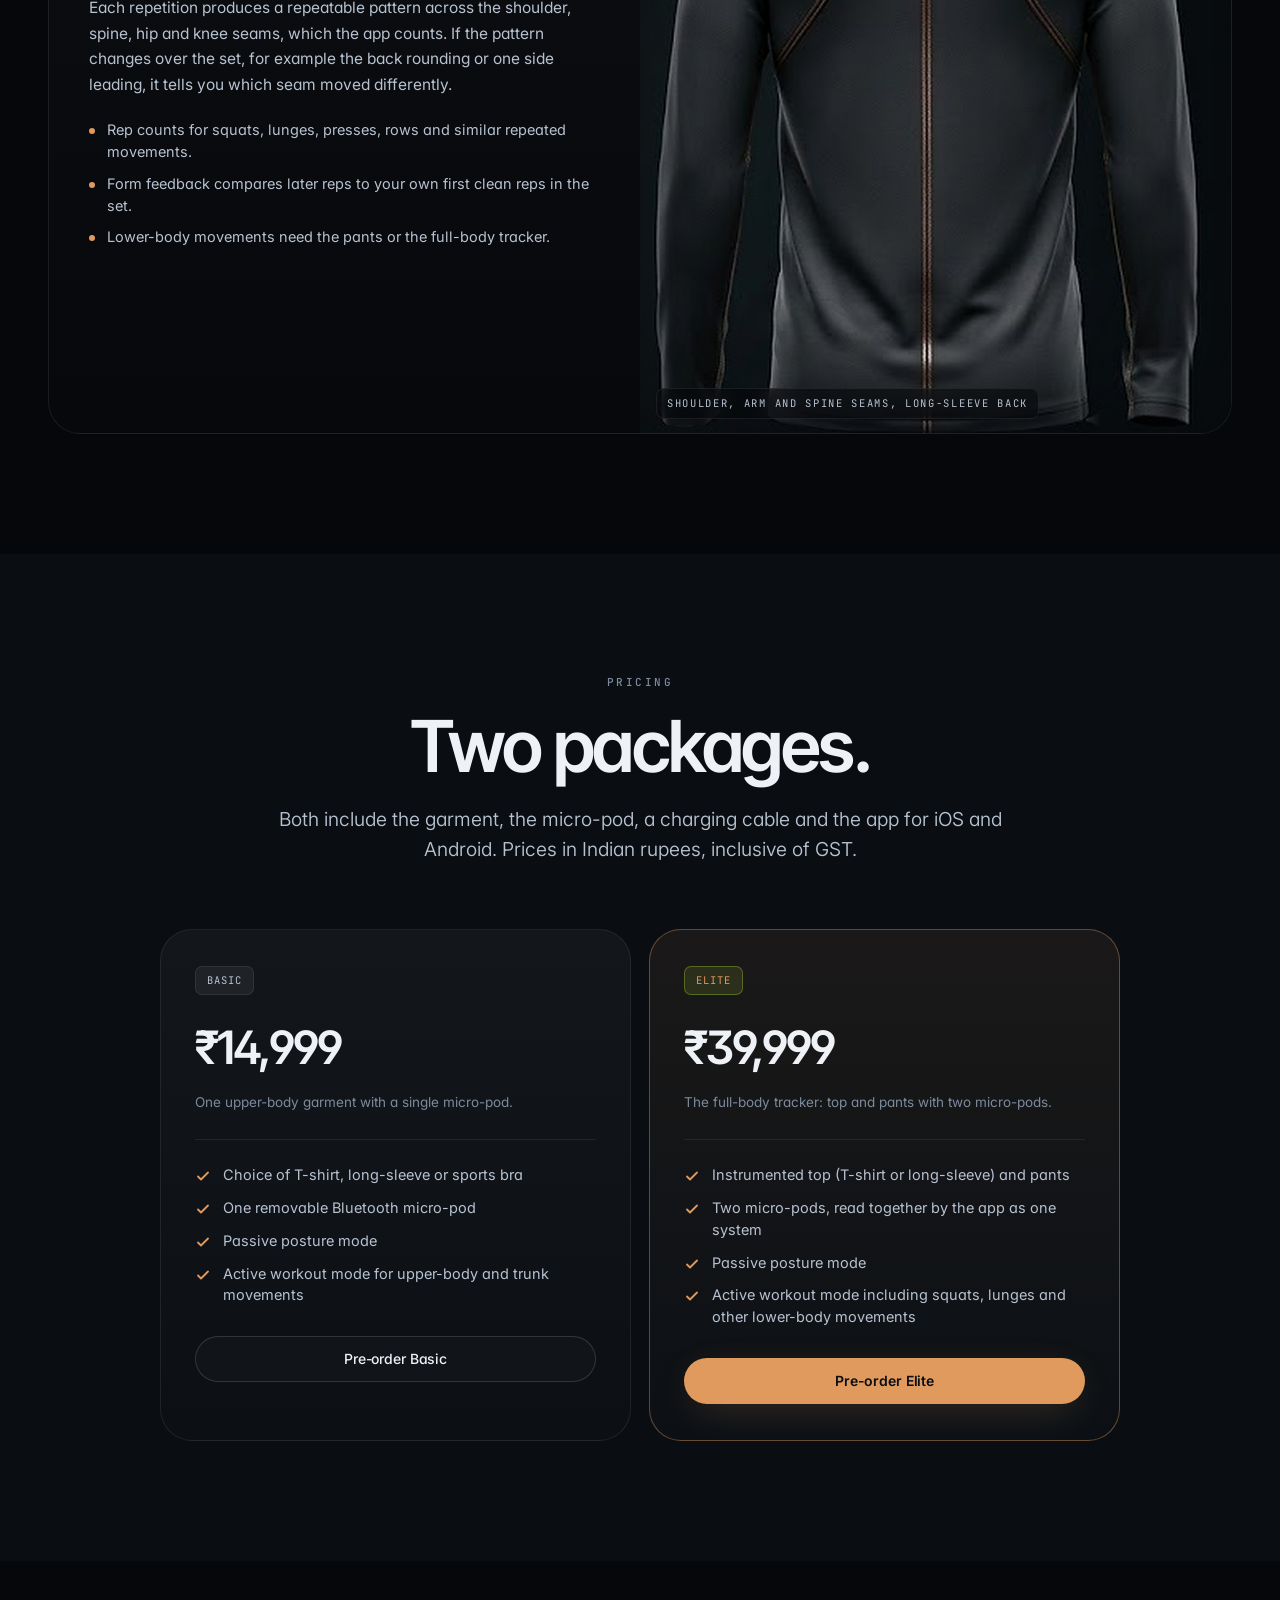
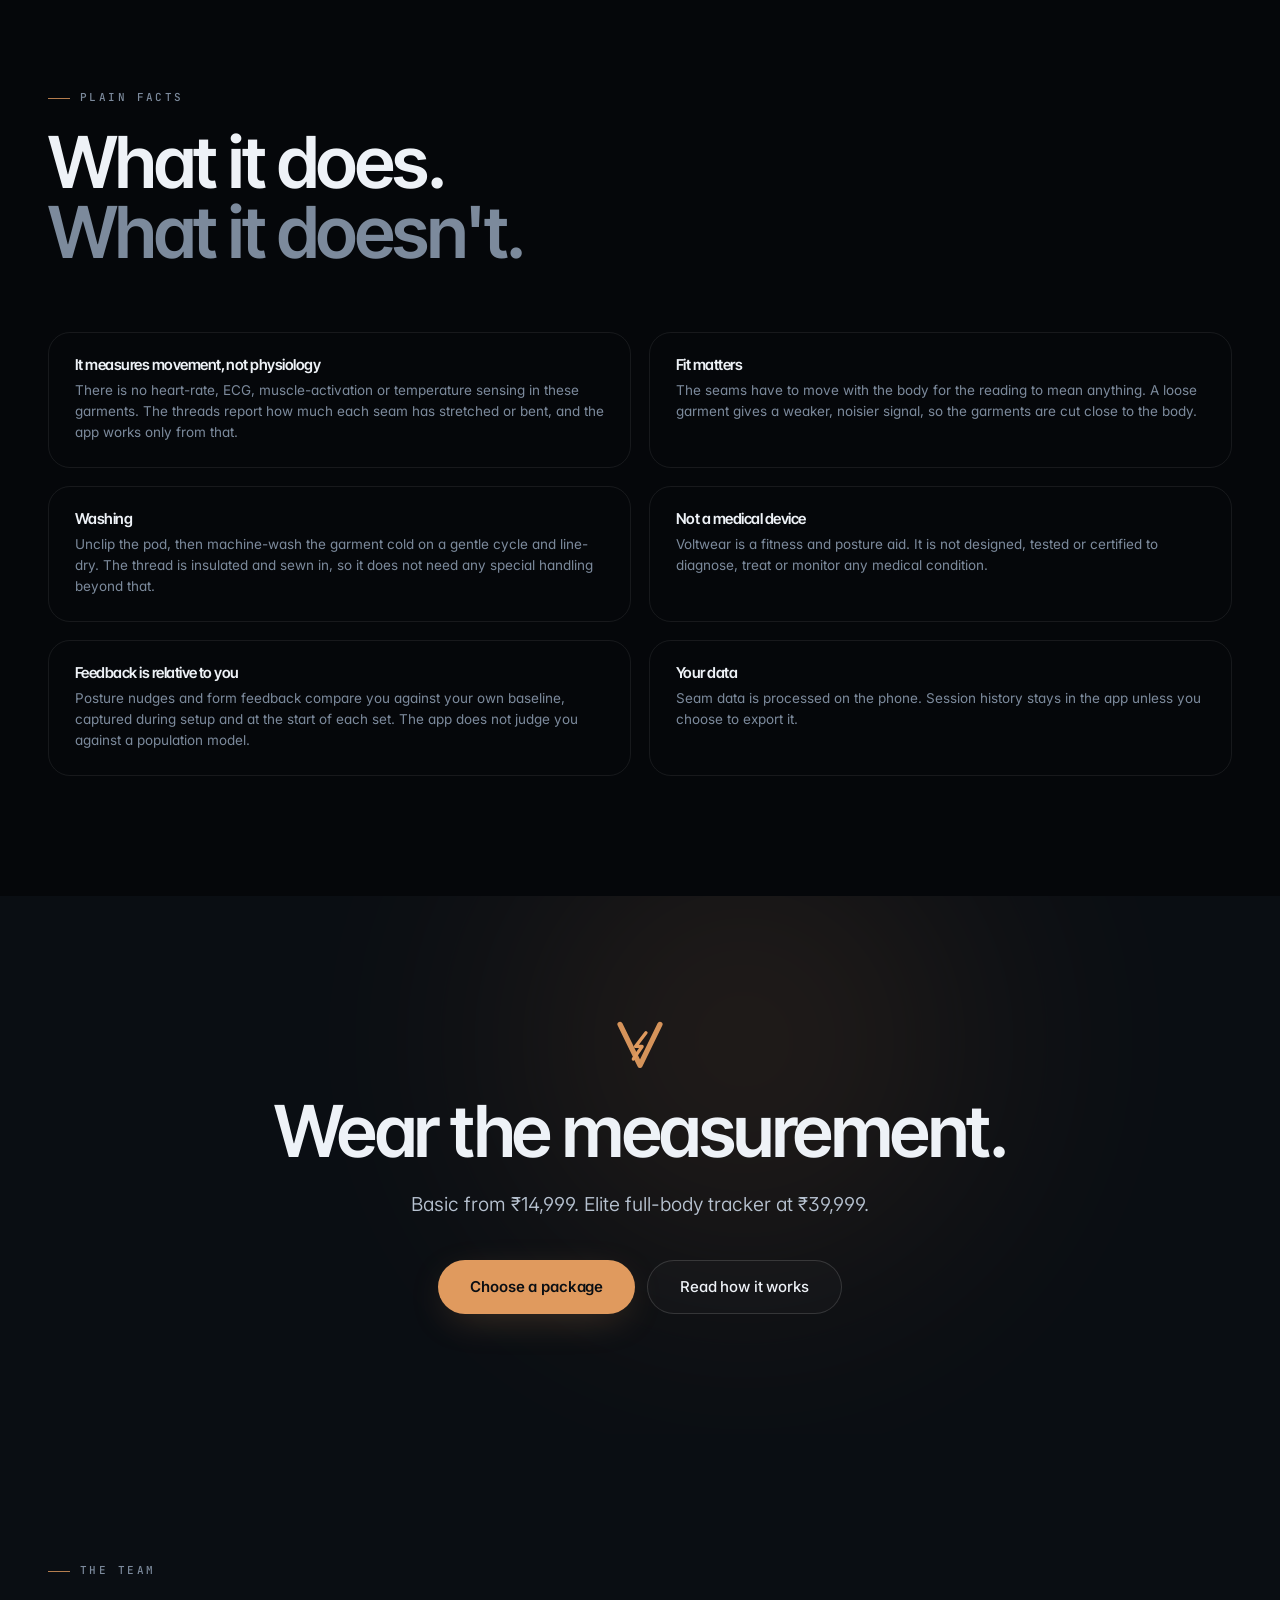
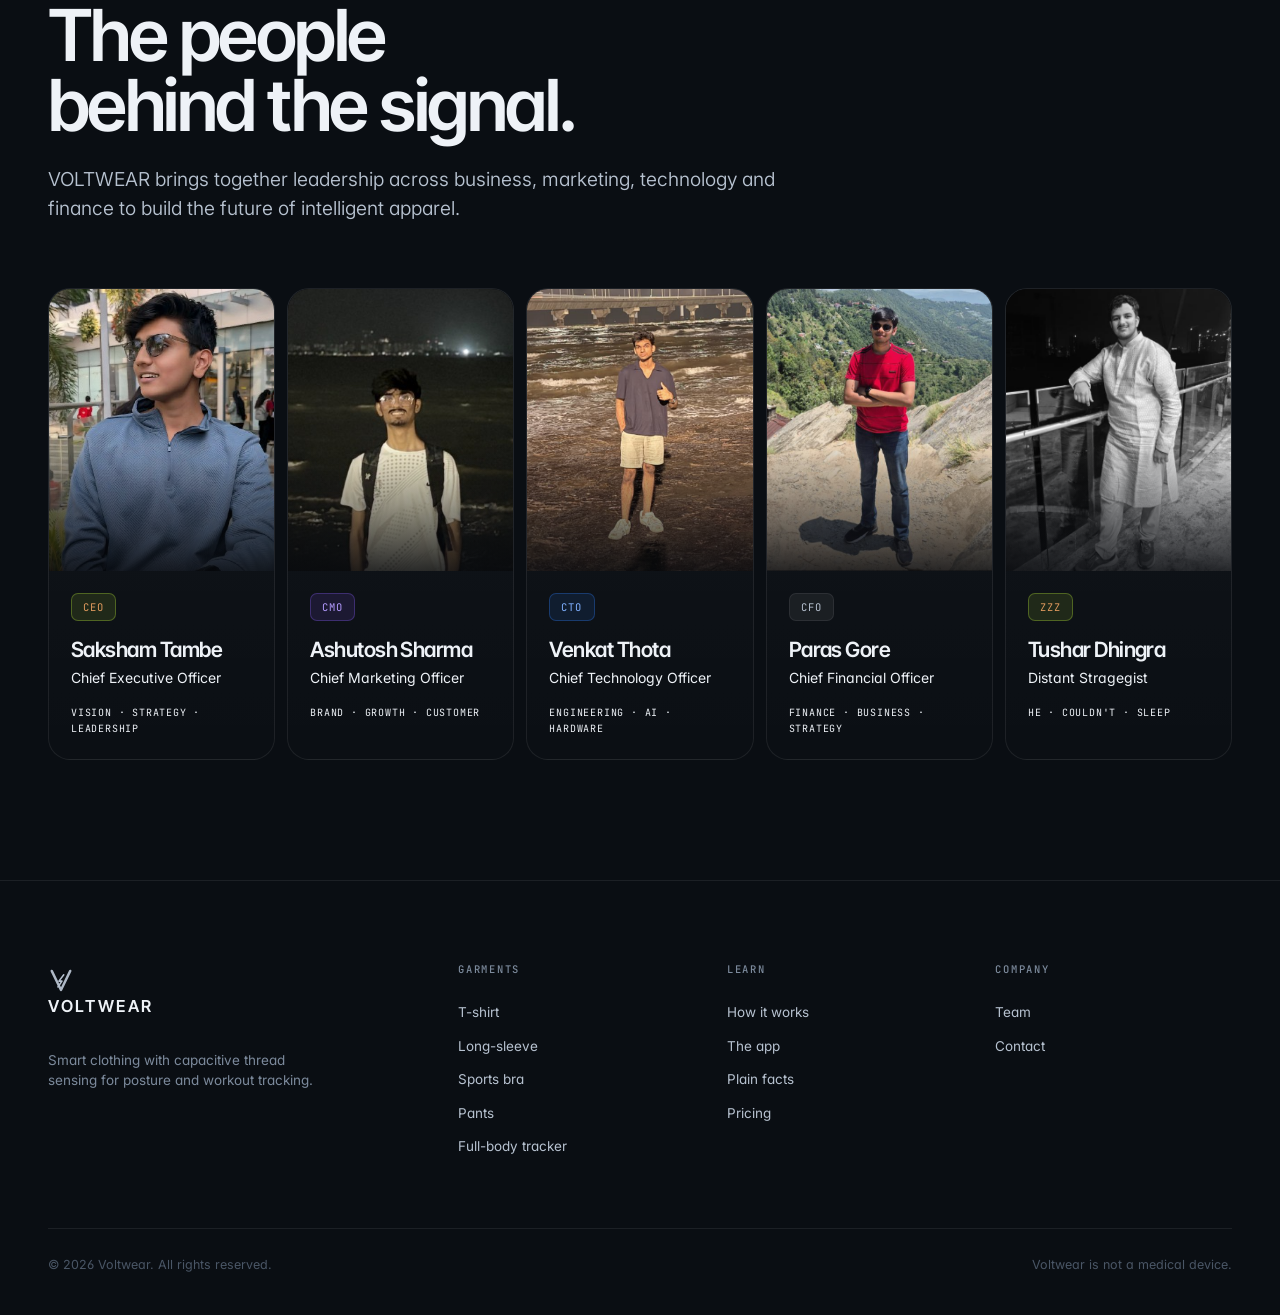
==== commit 71ce63f2: "Add files via upload" ====
--- a/index.html
+++ b/index.html
@@ -18,7 +18,7 @@
   function gtag(){dataLayer.push(arguments);}
   gtag('js', new Date());
 
-  gtag('config', 'G-Z0QBXFW22V');
+  gtag('config', 'G-XBXHCBQ2SL');
 </script>
 </head>
 <body>
@@ -36,7 +36,8 @@
       <a href="#modes">App</a>
       <a href="#pricing">Pricing</a>
       <a href="#facts">Facts</a>
-      <a href="marketing.html#team">Team</a>
+      <a href ="#team">Team</a>
+      <a href="product.html">More</a>
     </nav>
     <div class="nav-cta">
       <a href="#pricing" class="btn btn-volt btn-sm">Pre-order · from ₹14,999</a>
@@ -348,6 +349,124 @@
   </div>
 </section>
 
+<!-- ===== TEAM ===== -->
+<section class="section section-alt" id="team">
+  <div class="container">
+
+    <div class="eyebrow rv">The Team</div>
+
+    <h2 class="h-xl mb24 rv">
+      The people<br>
+      behind the signal.
+    </h2>
+
+    <p class="lede mb64 rv rv-d1">
+      VOLTWEAR brings together leadership across business, marketing,
+      technology and finance to build the future of intelligent apparel.
+    </p>
+
+    <div class="team-grid">
+
+      <!-- CEO -->
+      <div class="team-card rv">
+        <div class="team-photo">
+          <img src="assets/images/saksham.jpg"
+               alt="Saksham Tambe — CEO">
+        </div>
+
+        <div class="team-info">
+          <span class="tag tag-volt">CEO</span>
+          <h3>Saksham Tambe</h3>
+          <p>
+            Chief Executive Officer
+          </p>
+          <span class="team-role">
+            Vision · Strategy · Leadership
+          </span>
+        </div>
+      </div>
+
+      <!-- CMO -->
+      <div class="team-card rv rv-d1">
+        <div class="team-photo">
+          <img src="assets/images/ashutosh.jpg"
+               alt="Ashutosh Sharma — CMO">
+        </div>
+
+        <div class="team-info">
+          <span class="tag tag-violet">CMO</span>
+          <h3>Ashutosh Sharma</h3>
+          <p>
+            Chief Marketing Officer
+          </p>
+          <span class="team-role">
+            Brand · Growth · Customer
+          </span>
+        </div>
+      </div>
+
+      <!-- CTO -->
+      <div class="team-card rv rv-d2">
+        <div class="team-photo">
+          <img src="assets/images/venkat.png"
+               alt="Venkat Thota — CTO">
+        </div>
+
+        <div class="team-info">
+          <span class="tag tag-arc">CTO</span>
+          <h3>Venkat Thota</h3>
+          <p>
+            Chief Technology Officer
+          </p>
+          <span class="team-role">
+            Engineering · AI · Hardware
+          </span>
+        </div>
+      </div>
+
+      <!-- CFO -->
+      <div class="team-card rv rv-d3">
+        <div class="team-photo">
+          <img src="assets/images/paras.png"
+               alt="Paras Gore — CFO">
+        </div>
+
+        <div class="team-info">
+          <span class="tag">CFO</span>
+          <h3>Paras Gore</h3>
+          <p>
+            Chief Financial Officer
+          </p>
+          <span class="team-role">
+            Finance · Business · Strategy
+          </span>
+        </div>
+      </div>
+
+      <!-- Ex Founder-->
+       <div class="team-card rv">
+        <div class="team-photo">
+          <img src="assets/images/tushar.png"
+               alt="Tushar Dhingra — Ex-Founder">
+        </div>
+
+        <div class="team-info">
+          <span class="tag tag-volt">zzZ</span>
+          <h3>Tushar Dhingra</h3>
+          <p>
+            Distant Stragegist
+          </p>
+          <span class="team-role">
+            He · Couldn't · Sleep
+          </span>
+        </div>
+      </div>
+
+    </div>
+
+  </div>
+</section>
+
 <!-- ============ FOOTER ============ -->
 <footer class="footer">
   <div class="container">
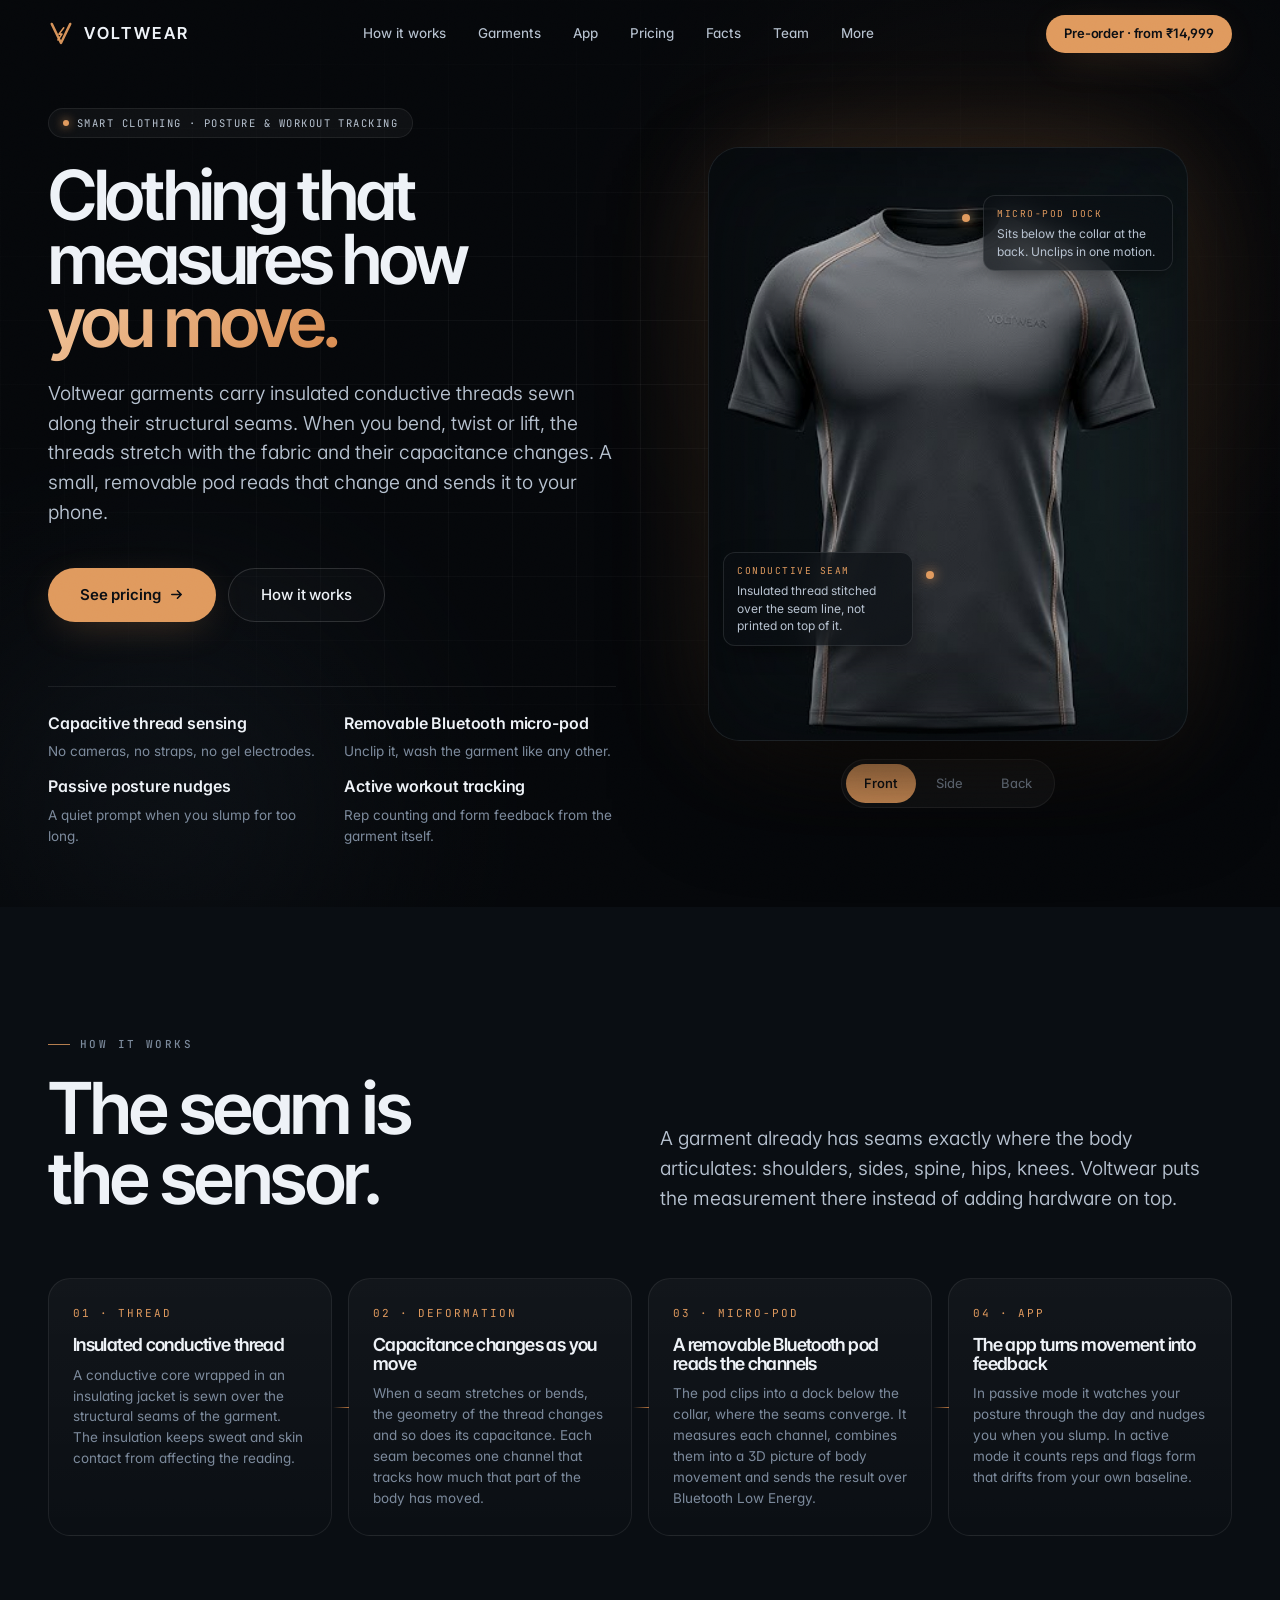
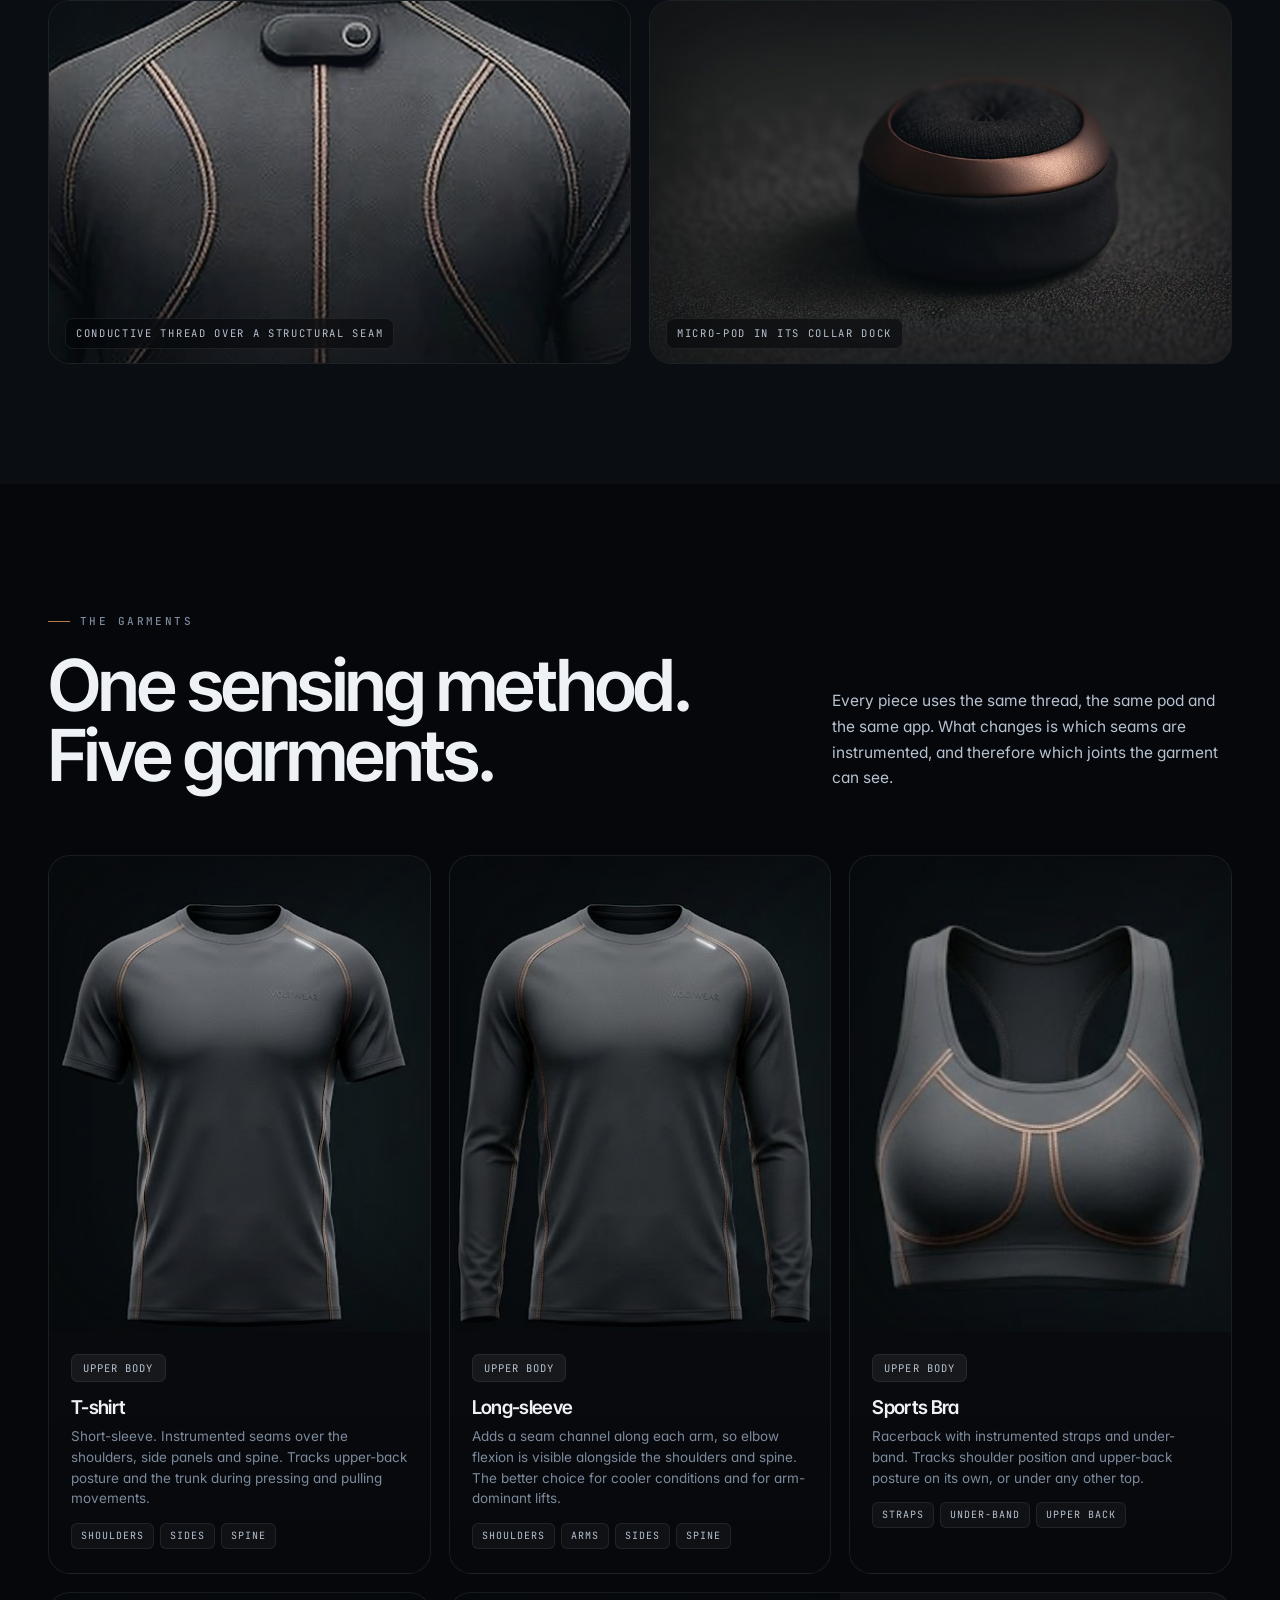
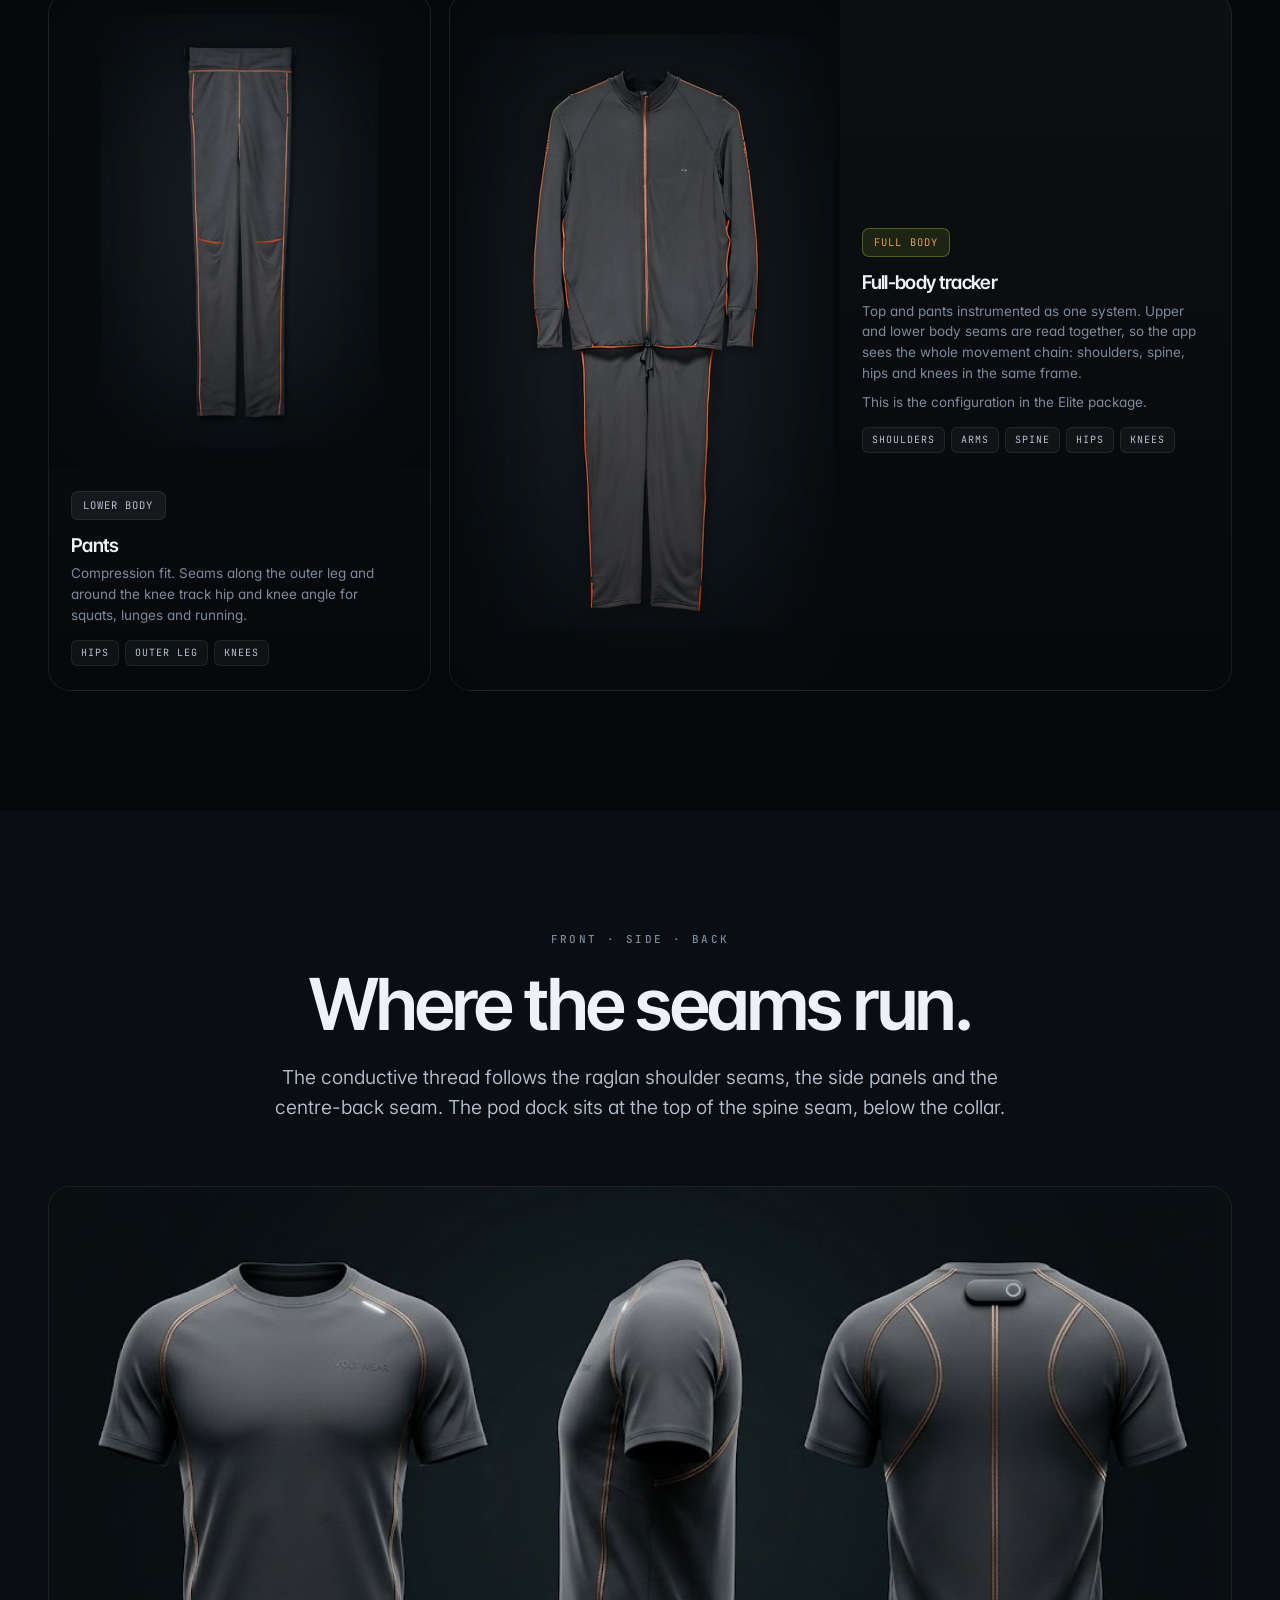
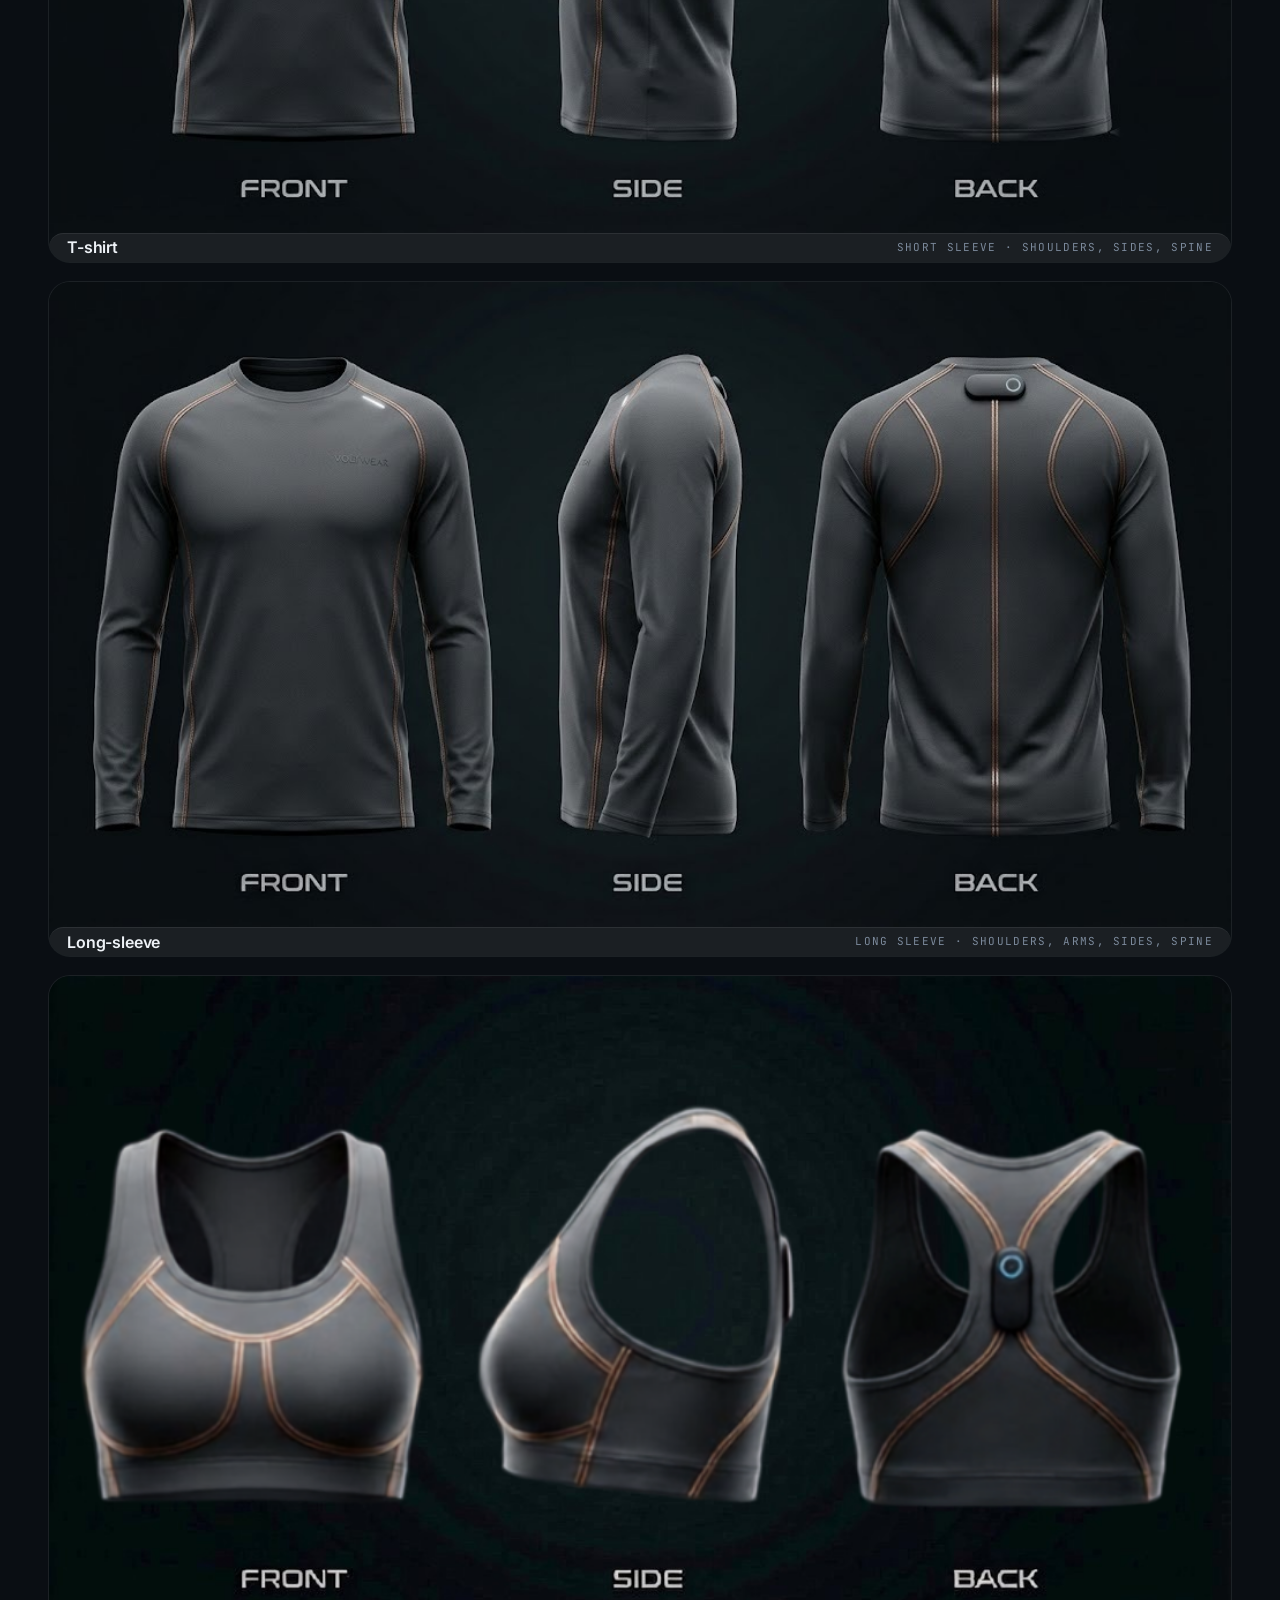
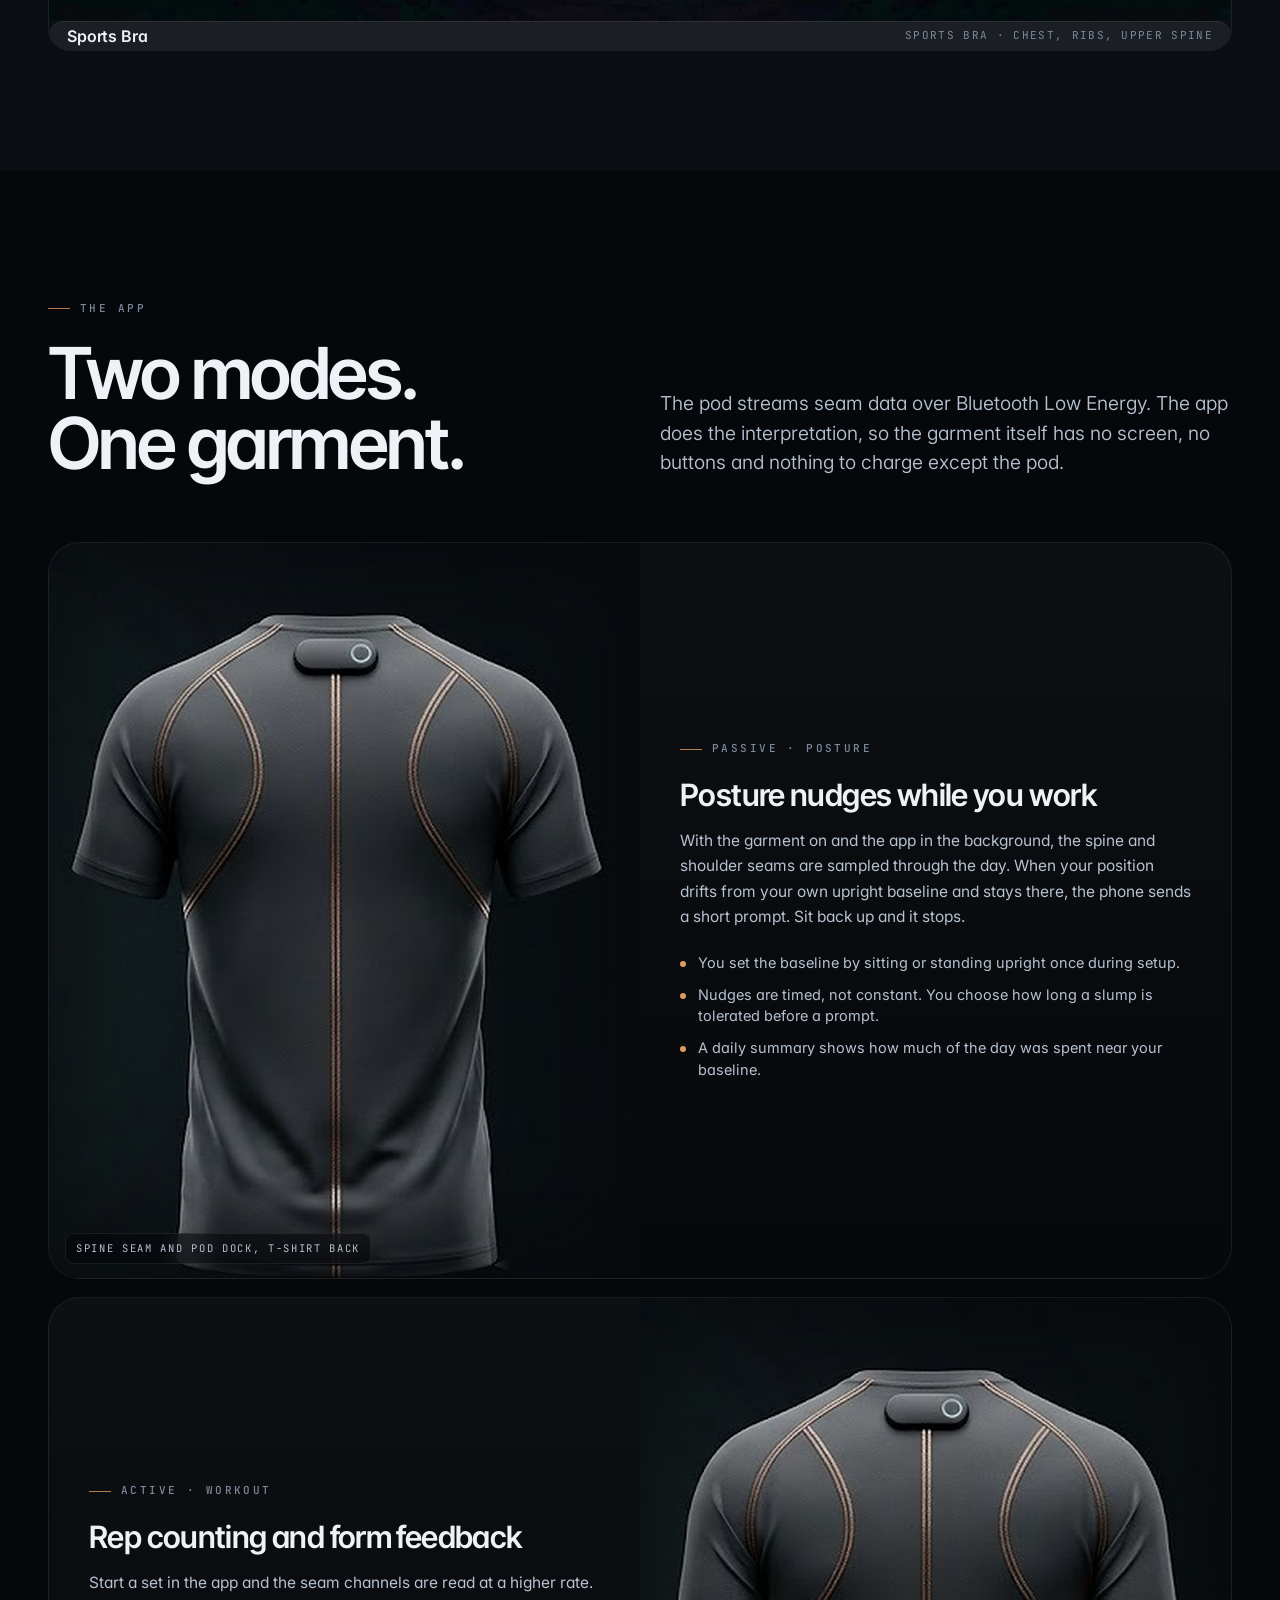
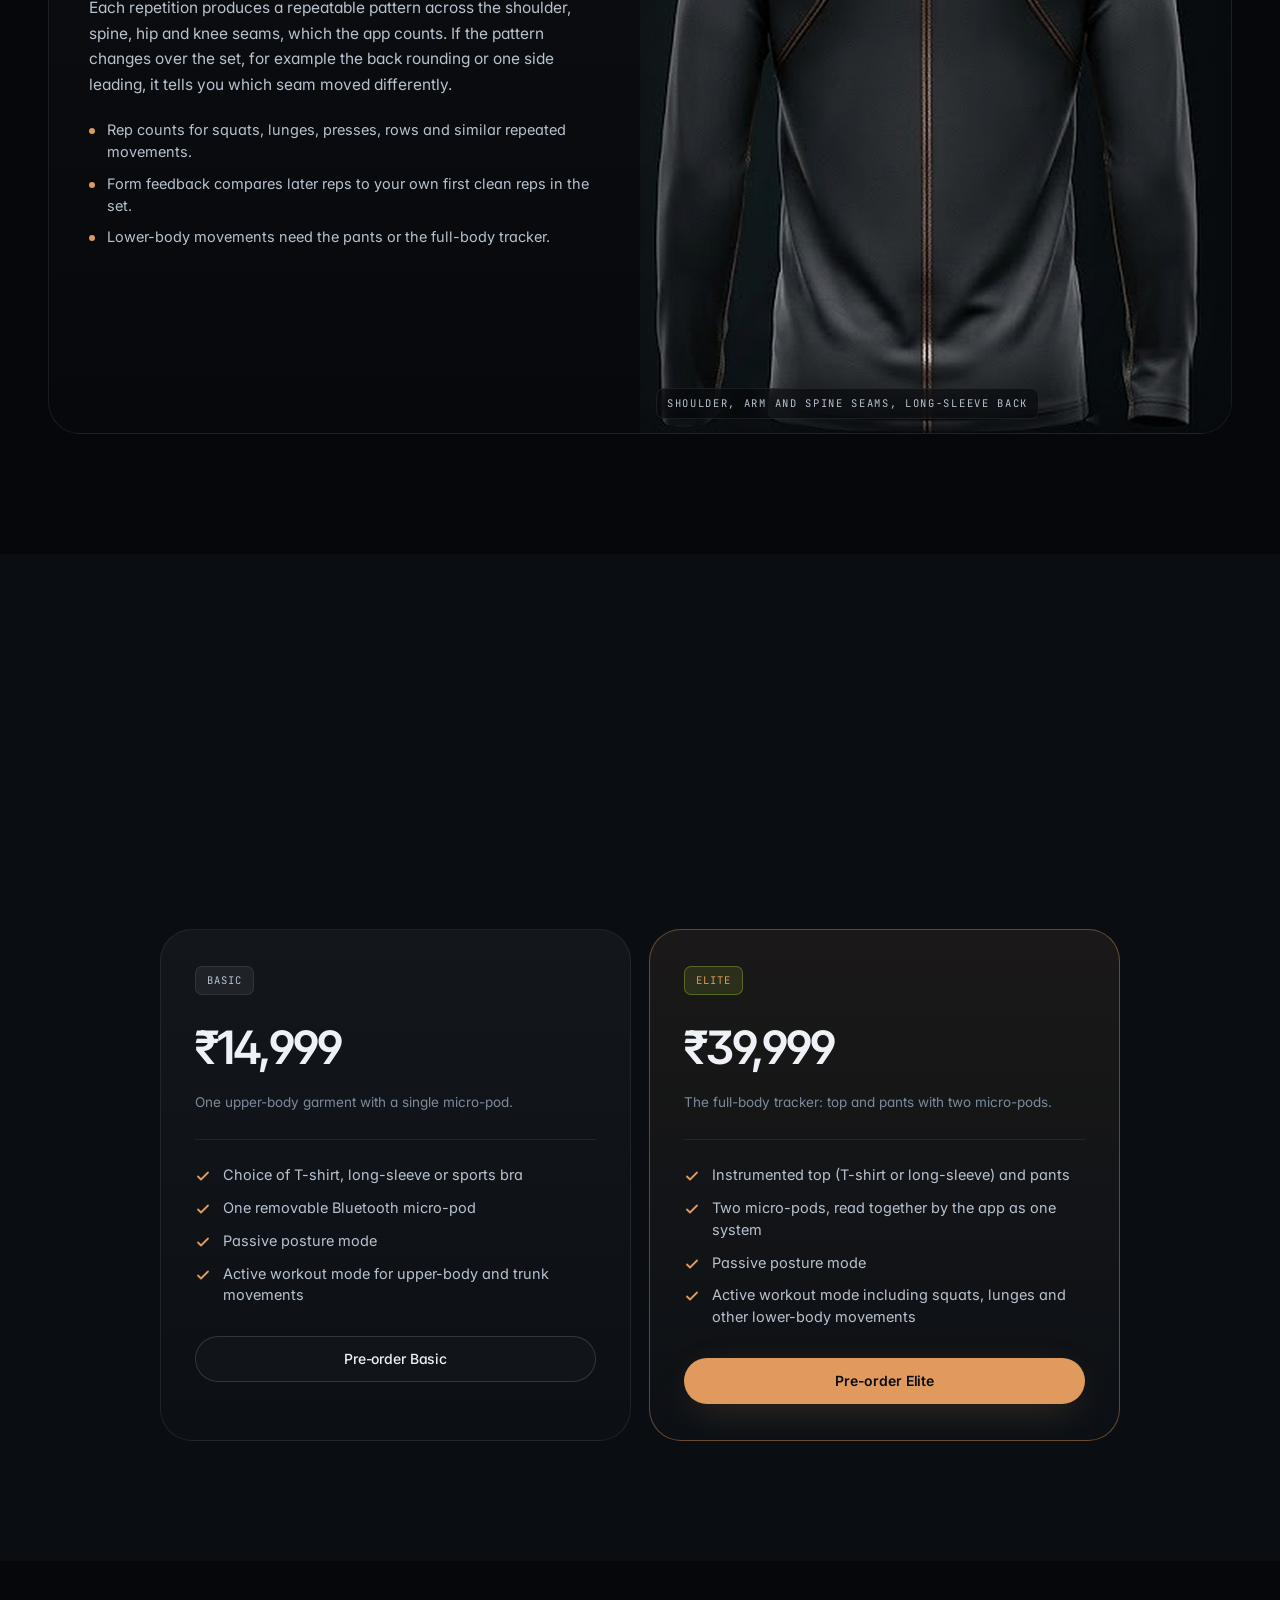
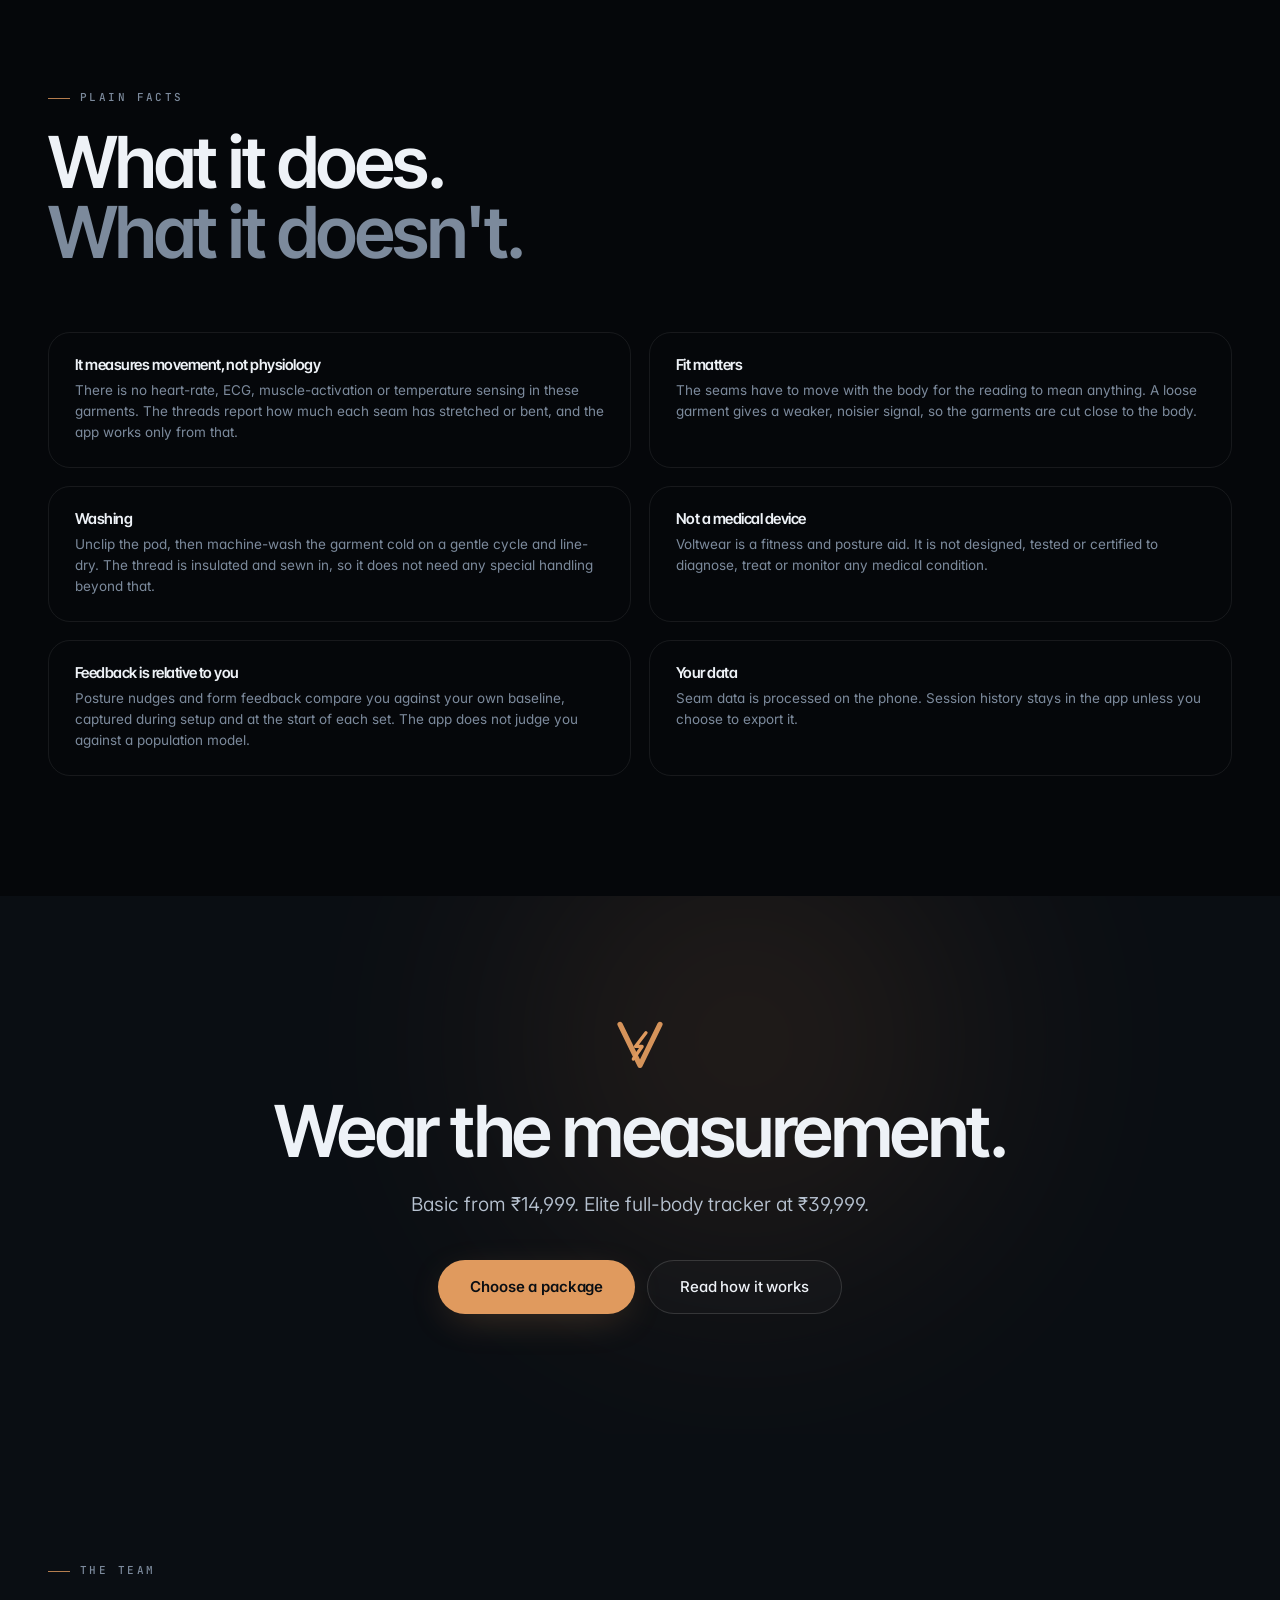
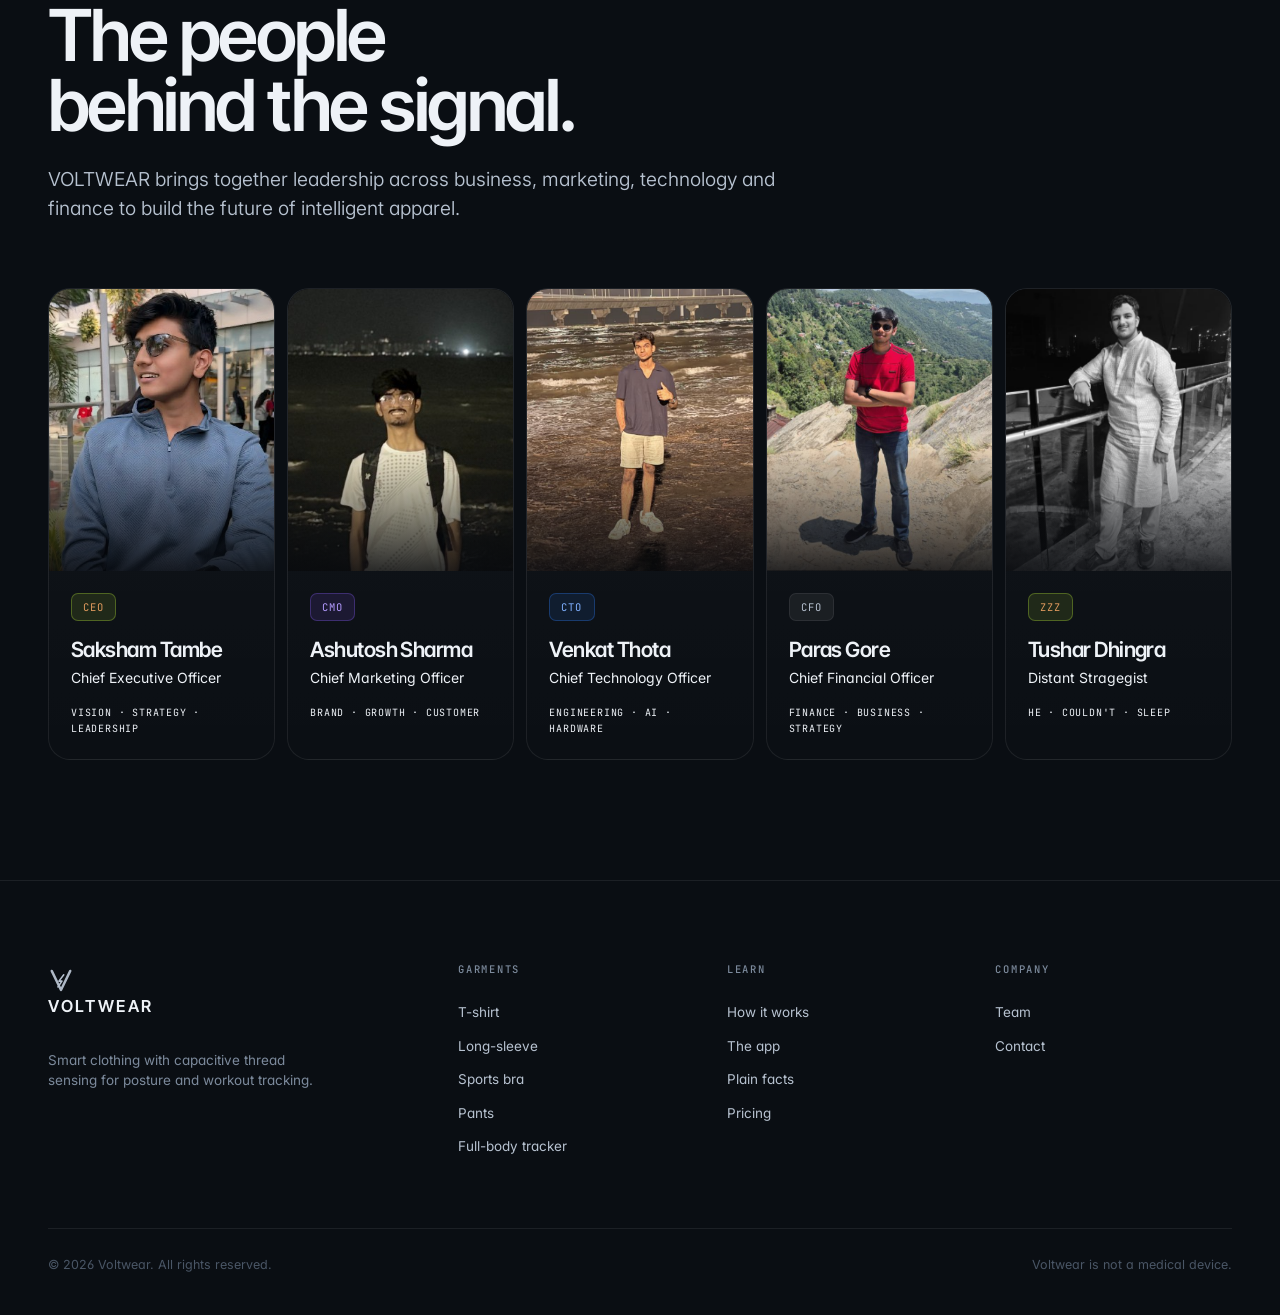
==== commit 77fb81b4: "Update Google Analytics tracking ID" ====
--- a/index.html
+++ b/index.html
@@ -18,7 +18,7 @@
   function gtag(){dataLayer.push(arguments);}
   gtag('js', new Date());
 
-  gtag('config', 'G-XBXHCBQ2SL');
+  gtag('config', 'G-Z0QBXFW22V');
 </script>
 </head>
 <body>
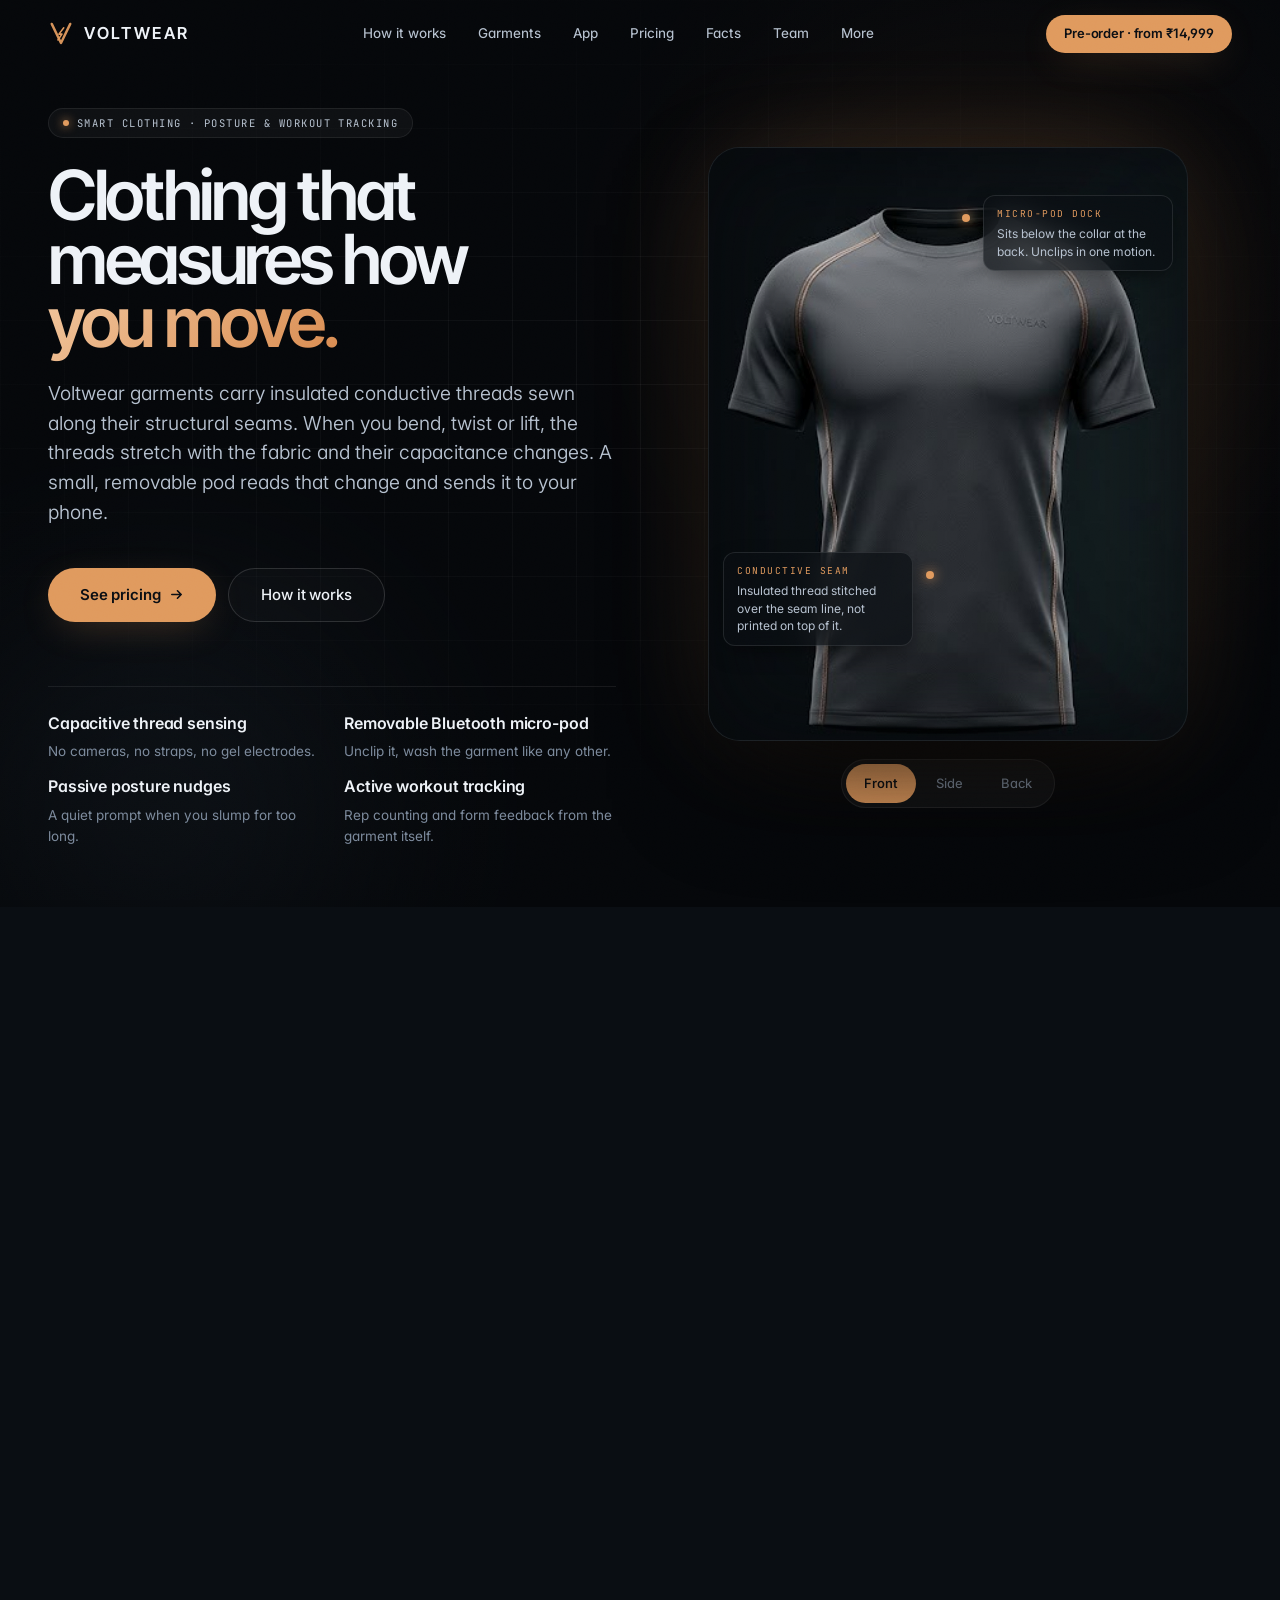
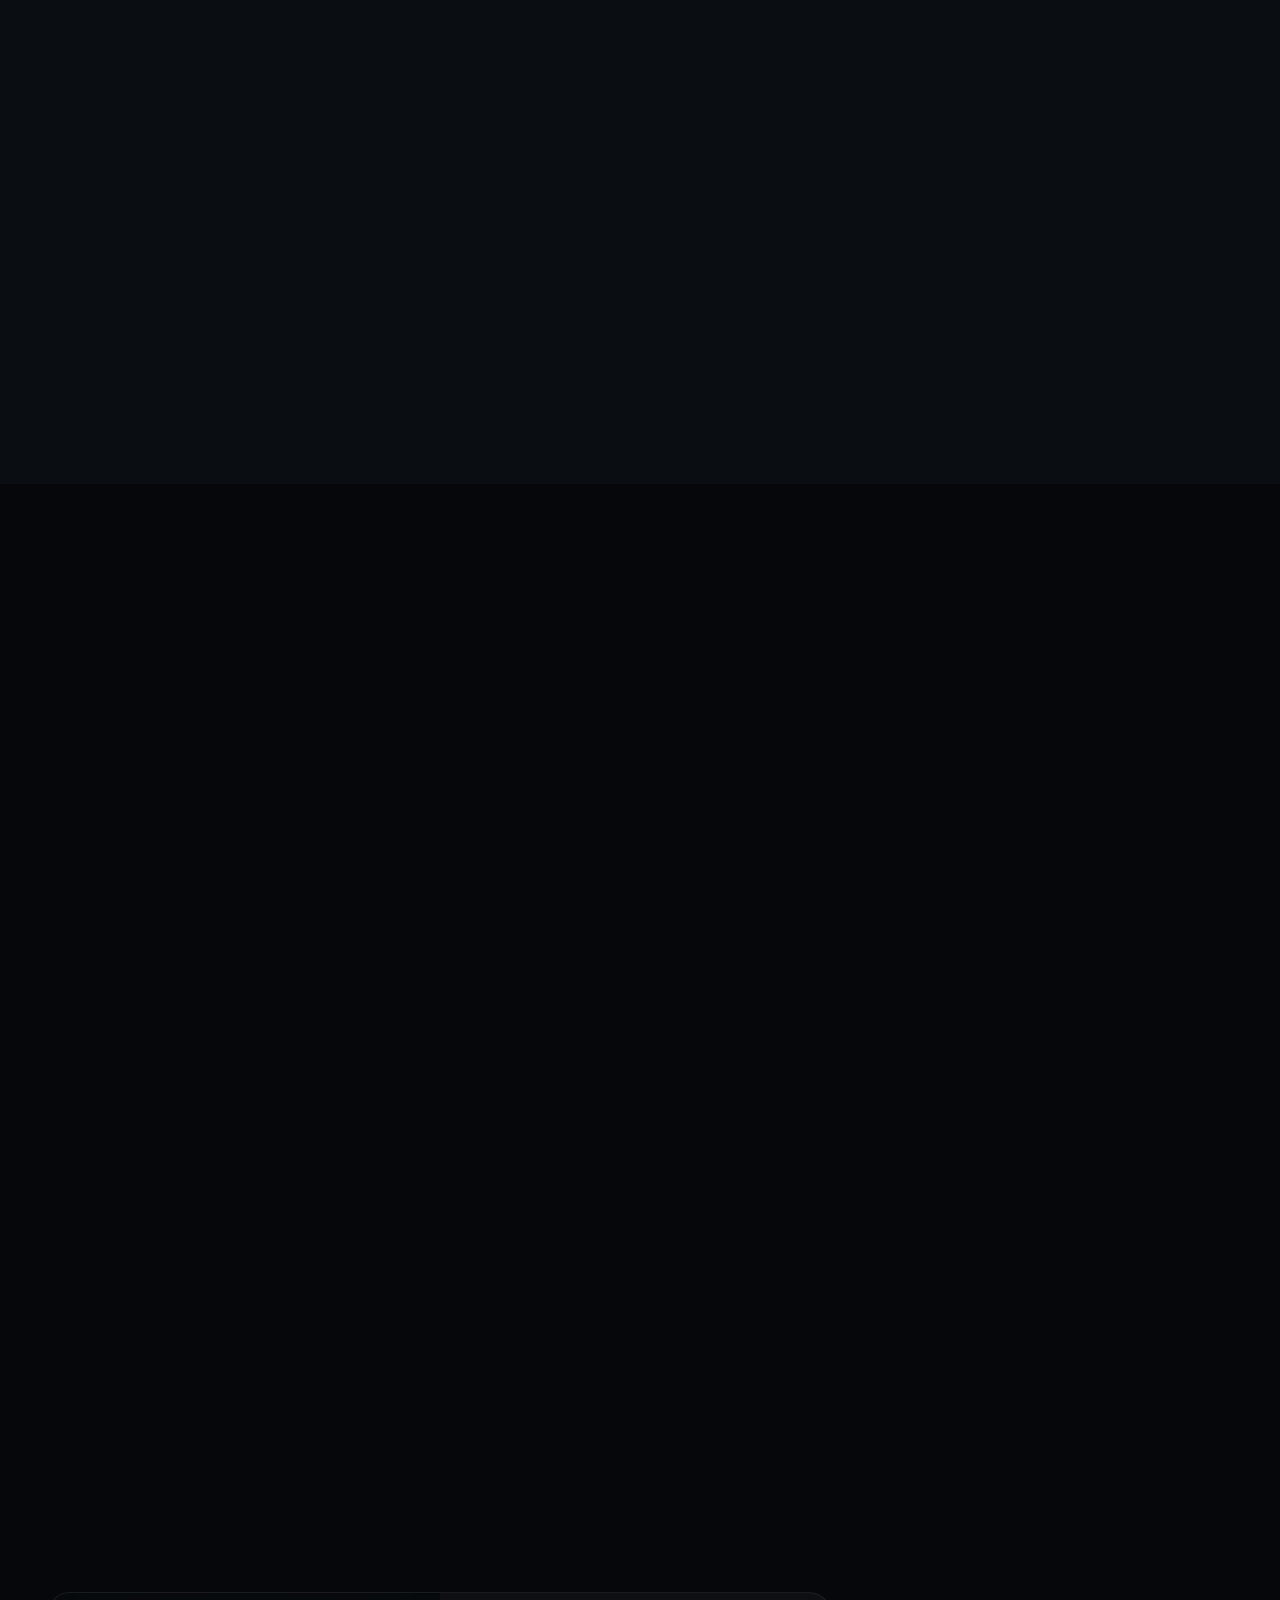
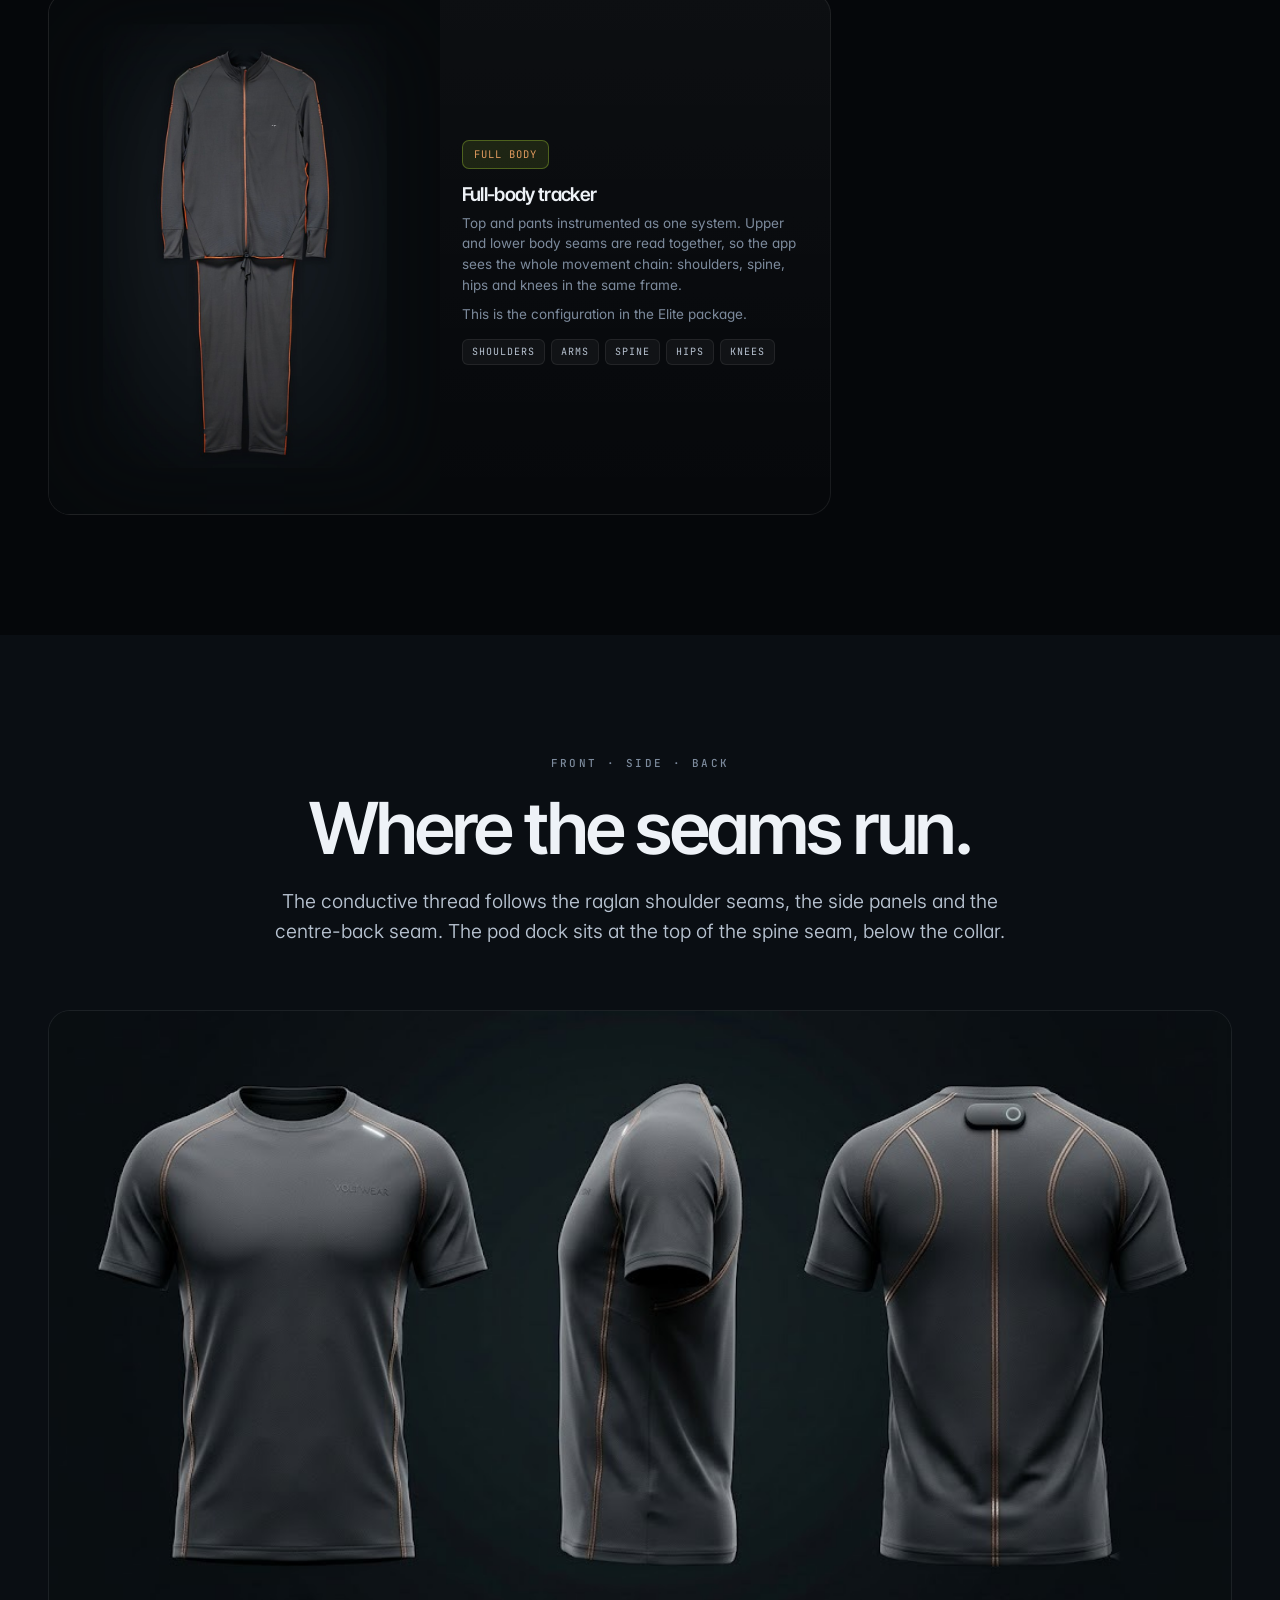
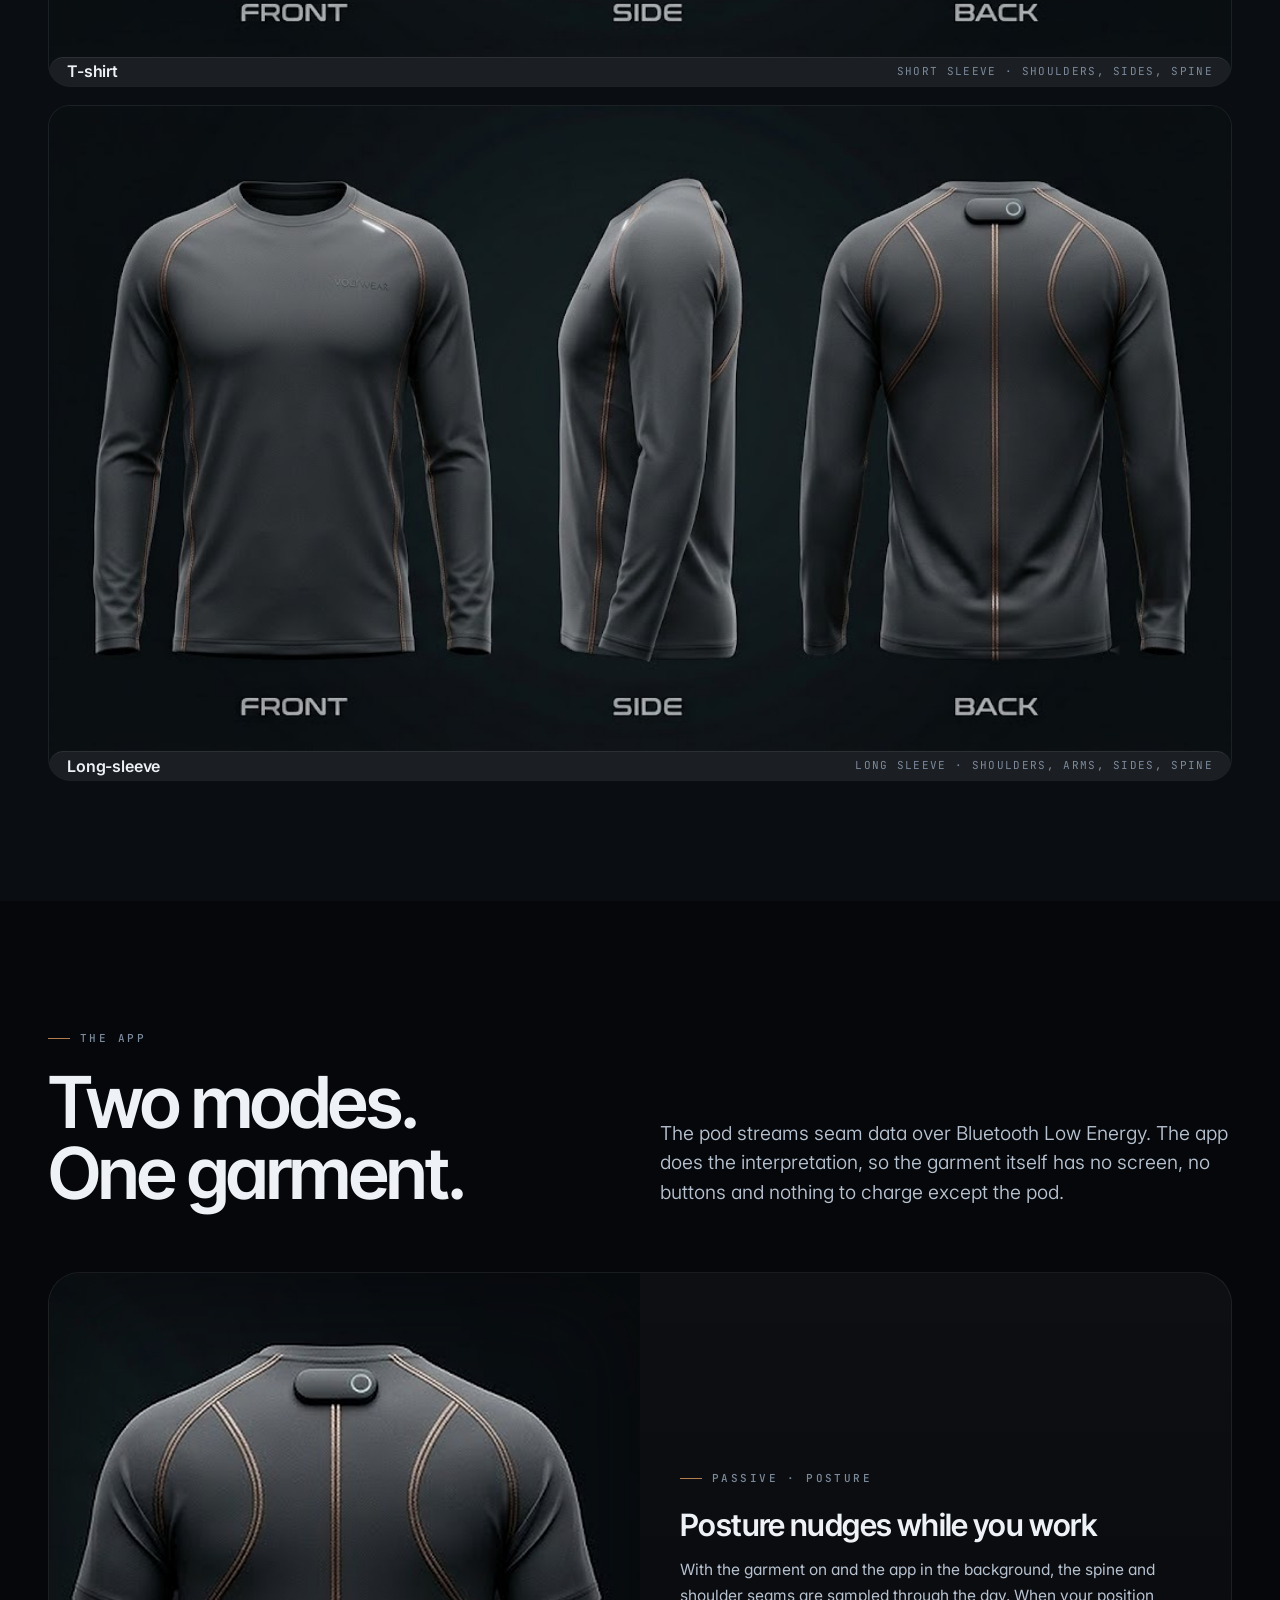
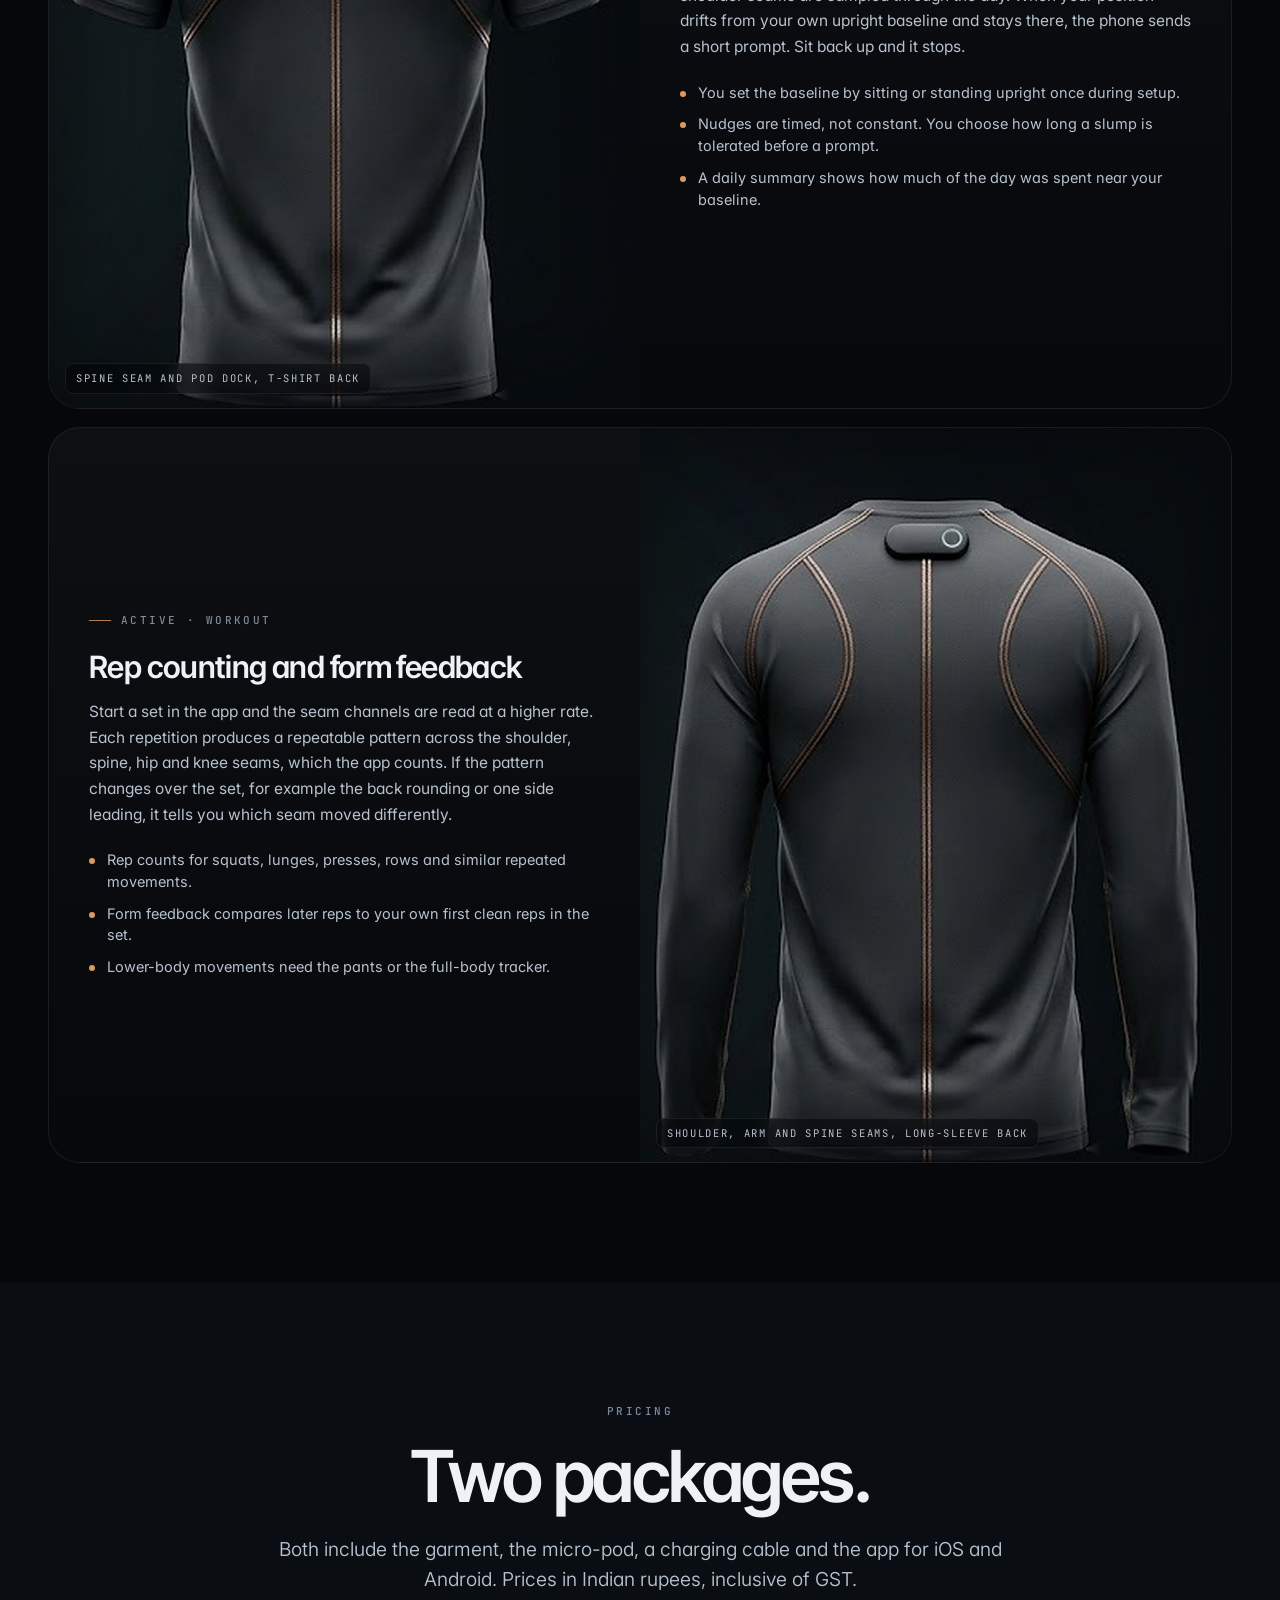
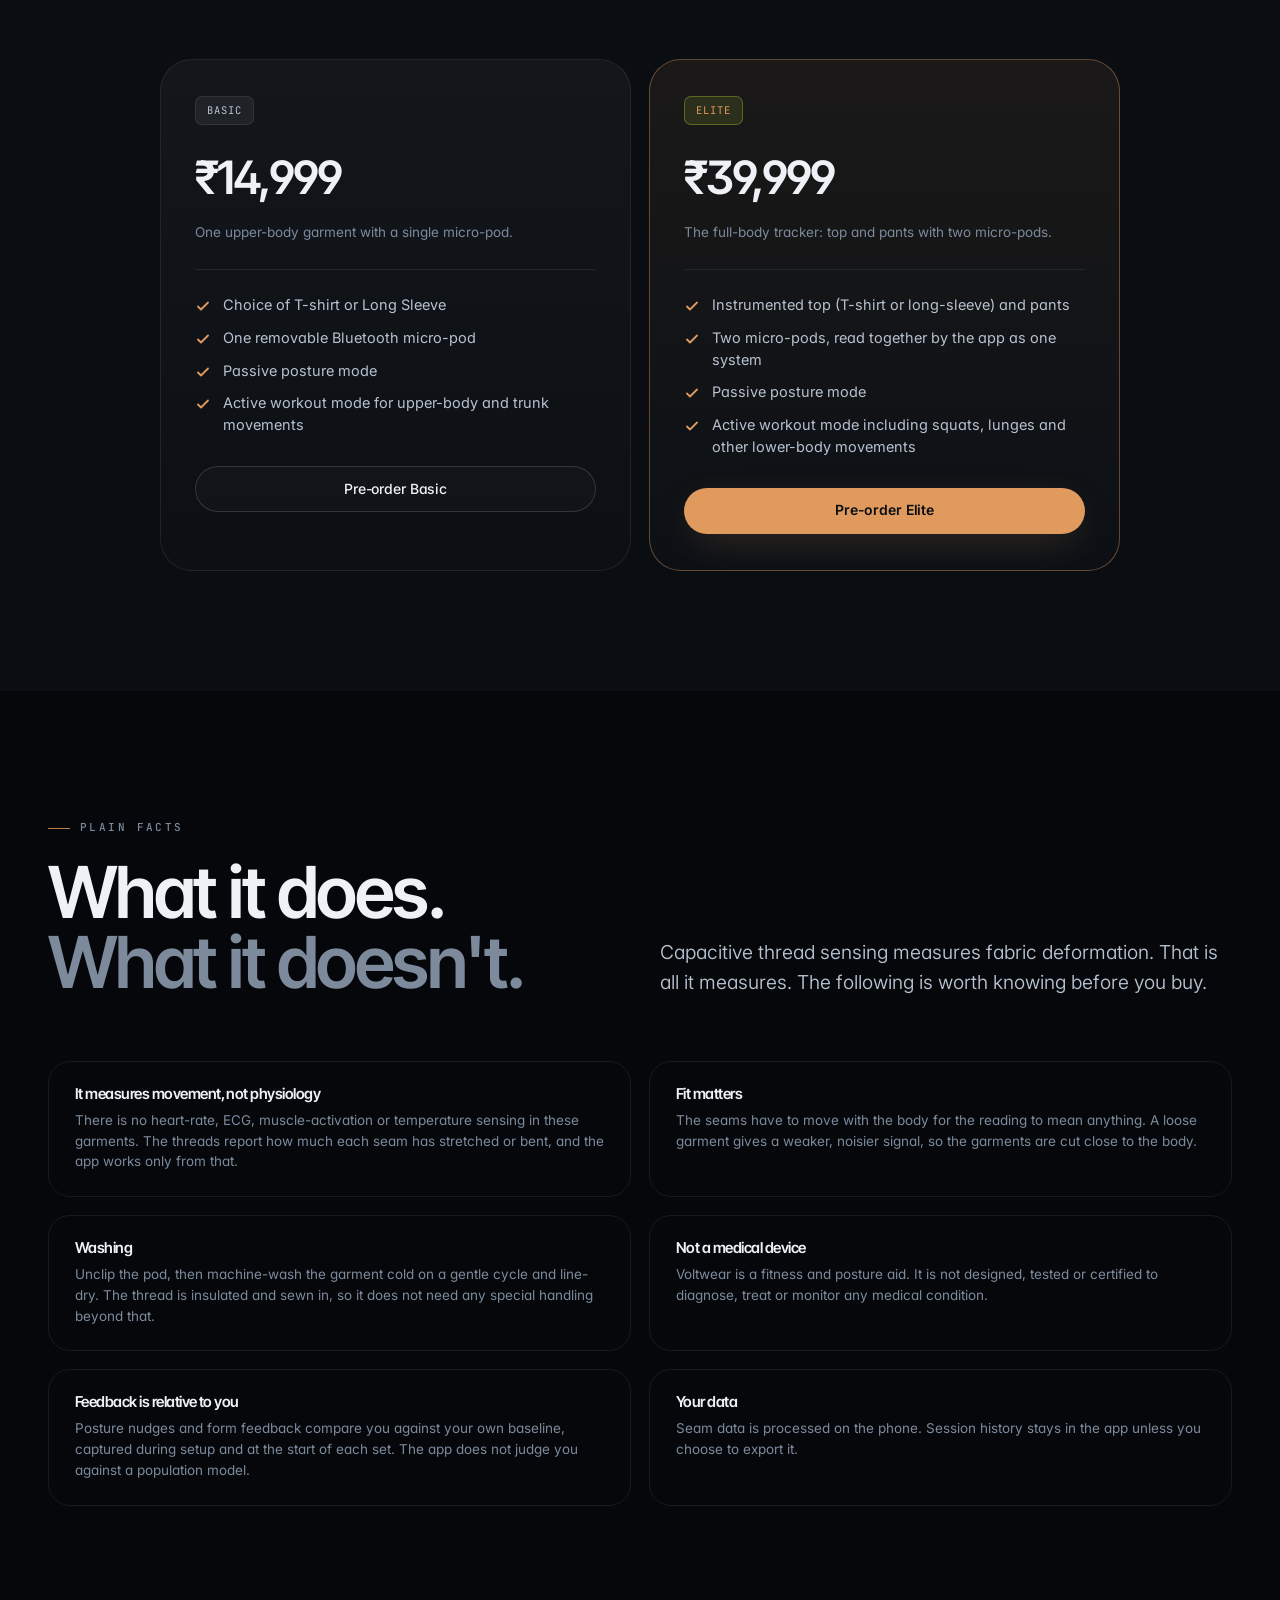
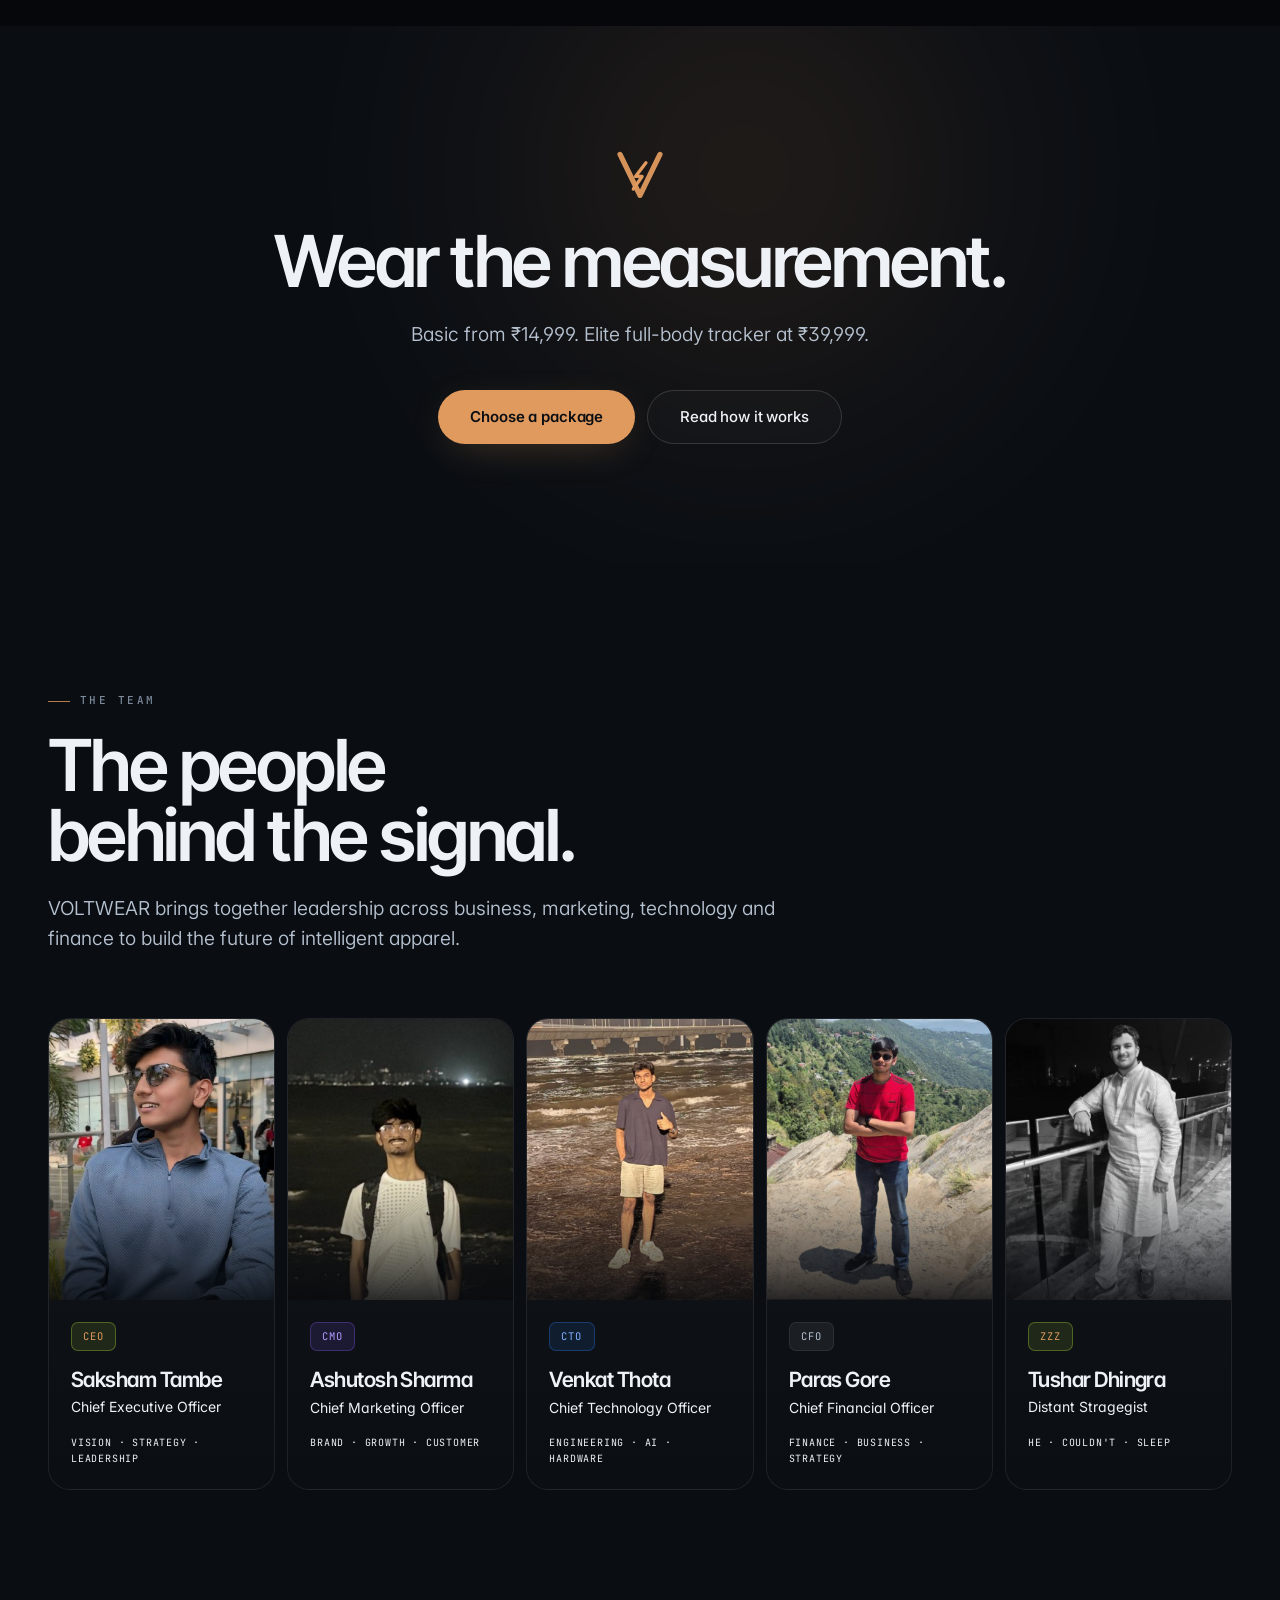
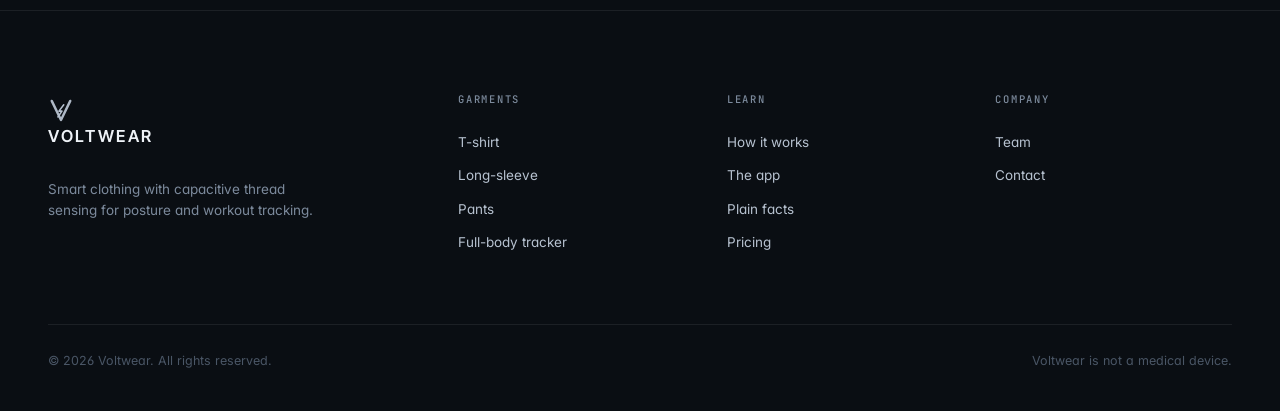
==== commit 2343b037: "Remove sports bra product section from index.html Removed sports bra product details and associated " ====
--- a/index.html
+++ b/index.html
@@ -177,16 +177,6 @@
         </div>
       </article>
 
-      <article class="product rv rv-d2">
-        <div class="photo"><img src="assets/images/products/bra-front.jpg" data-alt="assets/images/products/bra-back.png" alt="Voltwear short-sleeve T-shirt"></div>
-        <div class="info">
-          <span class="tag">Upper body</span>
-          <h3 class="mt16">Sports Bra</h3>
-          <p class="small mt8">Racerback with instrumented straps and under-band. Tracks shoulder position and upper-back posture on its own, or under any other top.</p>
-          <div class="zones"><span>Straps</span><span>Under-band</span><span>Upper back</span></div>
-        </div>
-      </article>
-
       <article class="product rv">
         <div class="photo"><img src="assets/images/products/pants.jpg" alt="Voltwear training pants"></div>
         <div class="info">
@@ -228,10 +218,6 @@
         <img src="assets/images/products/longsleeve-views.jpg" alt="Voltwear long-sleeve top shown from the front, side and back">
         <figcaption class="bar"><span class="h-xs">Long-sleeve</span><span class="micro">Long sleeve · shoulders, arms, sides, spine</span></figcaption>
       </figure>
-      <figure class="sheet rv rv-d2">
-        <img src="assets/images/products/bra-views.png" alt="Voltwear sports bra shown from the front, side and back">
-        <figcaption class="bar"><span class="h-xs">Sports Bra</span><span class="micro">Sports bra · chest, ribs, upper spine</span></figcaption>
-</figure>
     </div>
   </div>
 </section>
@@ -291,7 +277,7 @@
         <div class="price">₹14,999</div>
         <p class="small mt8">One upper-body garment with a single micro-pod.</p>
         <ul>
-          <li><svg width="16" height="16" viewBox="0 0 16 16" fill="none"><path d="M3 8.5l3 3 7-7" stroke="#E09A5E" stroke-width="1.8" stroke-linecap="round" stroke-linejoin="round"/></svg>Choice of T-shirt, long-sleeve or sports bra</li>
+          <li><svg width="16" height="16" viewBox="0 0 16 16" fill="none"><path d="M3 8.5l3 3 7-7" stroke="#E09A5E" stroke-width="1.8" stroke-linecap="round" stroke-linejoin="round"/></svg>Choice of T-shirt or Long Sleeve</li>
           <li><svg width="16" height="16" viewBox="0 0 16 16" fill="none"><path d="M3 8.5l3 3 7-7" stroke="#E09A5E" stroke-width="1.8" stroke-linecap="round" stroke-linejoin="round"/></svg>One removable Bluetooth micro-pod</li>
           <li><svg width="16" height="16" viewBox="0 0 16 16" fill="none"><path d="M3 8.5l3 3 7-7" stroke="#E09A5E" stroke-width="1.8" stroke-linecap="round" stroke-linejoin="round"/></svg>Passive posture mode</li>
           <li><svg width="16" height="16" viewBox="0 0 16 16" fill="none"><path d="M3 8.5l3 3 7-7" stroke="#E09A5E" stroke-width="1.8" stroke-linecap="round" stroke-linejoin="round"/></svg>Active workout mode for upper-body and trunk movements</li>
@@ -476,7 +462,7 @@
         <p class="small mt24" style="max-width:32ch">Smart clothing with capacitive thread sensing for posture and workout tracking.</p>
       </div>
       <div><h5>Garments</h5>
-        <a href="#garments">T-shirt</a><a href="#garments">Long-sleeve</a><a href="#garments">Sports bra</a><a href="#garments">Pants</a><a href="#garments">Full-body tracker</a></div>
+        <a href="#garments">T-shirt</a><a href="#garments">Long-sleeve</a><a href="#garments">Pants</a><a href="#garments">Full-body tracker</a></div>
       <div><h5>Learn</h5>
         <a href="#how">How it works</a><a href="#modes">The app</a><a href="#facts">Plain facts</a><a href="#pricing">Pricing</a></div>
       <div><h5>Company</h5>
